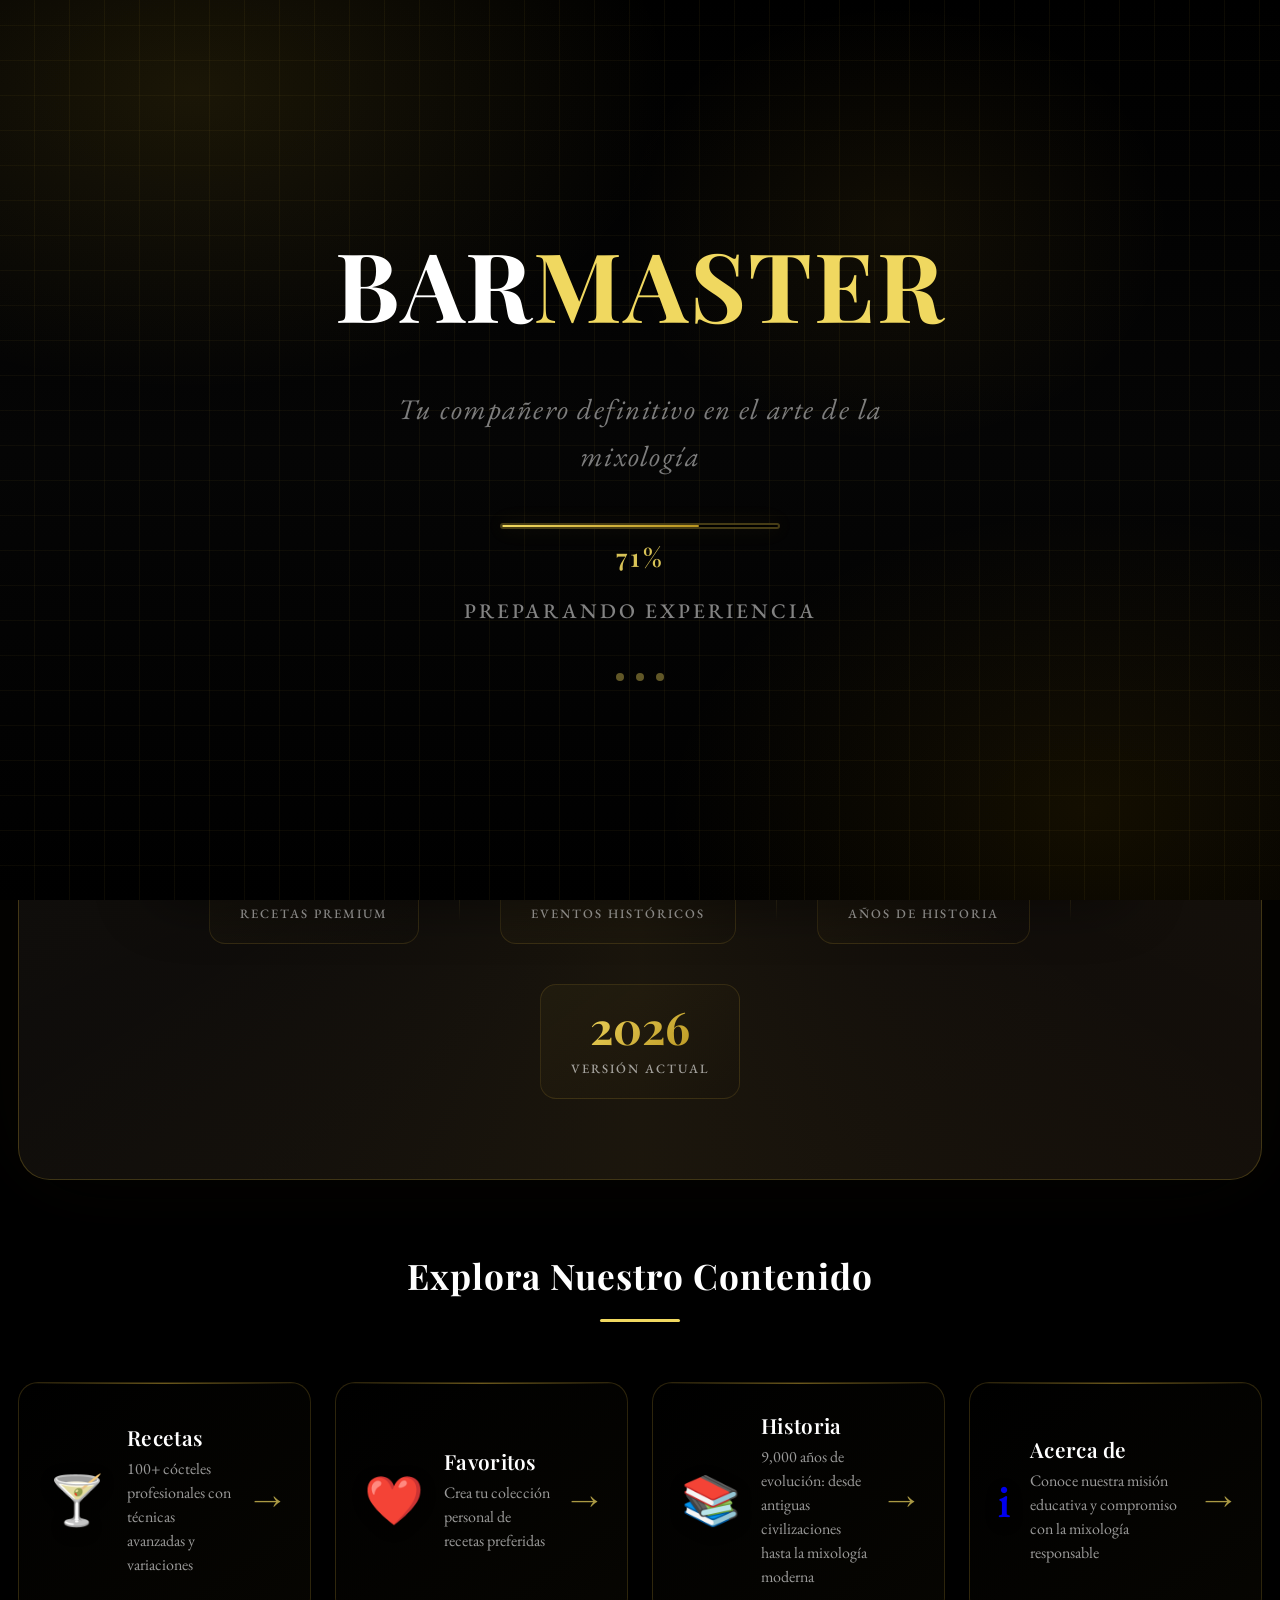
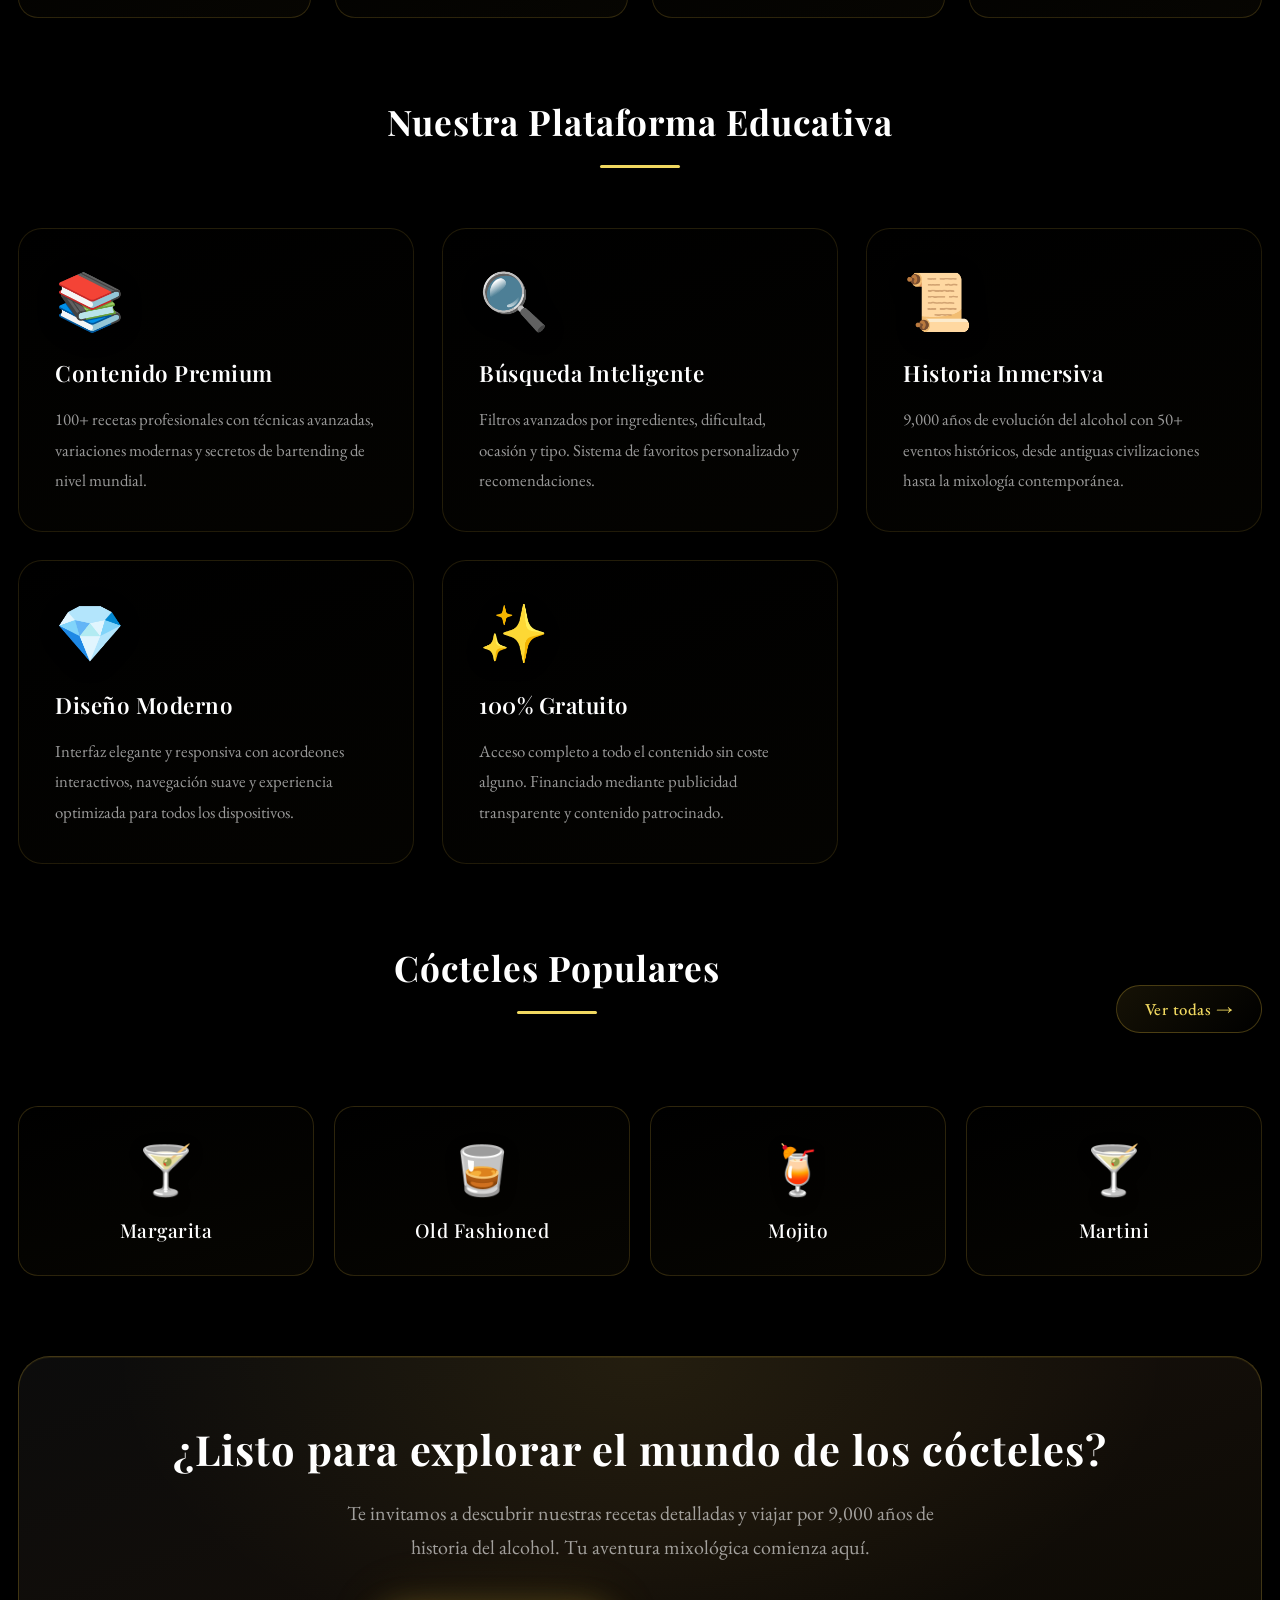
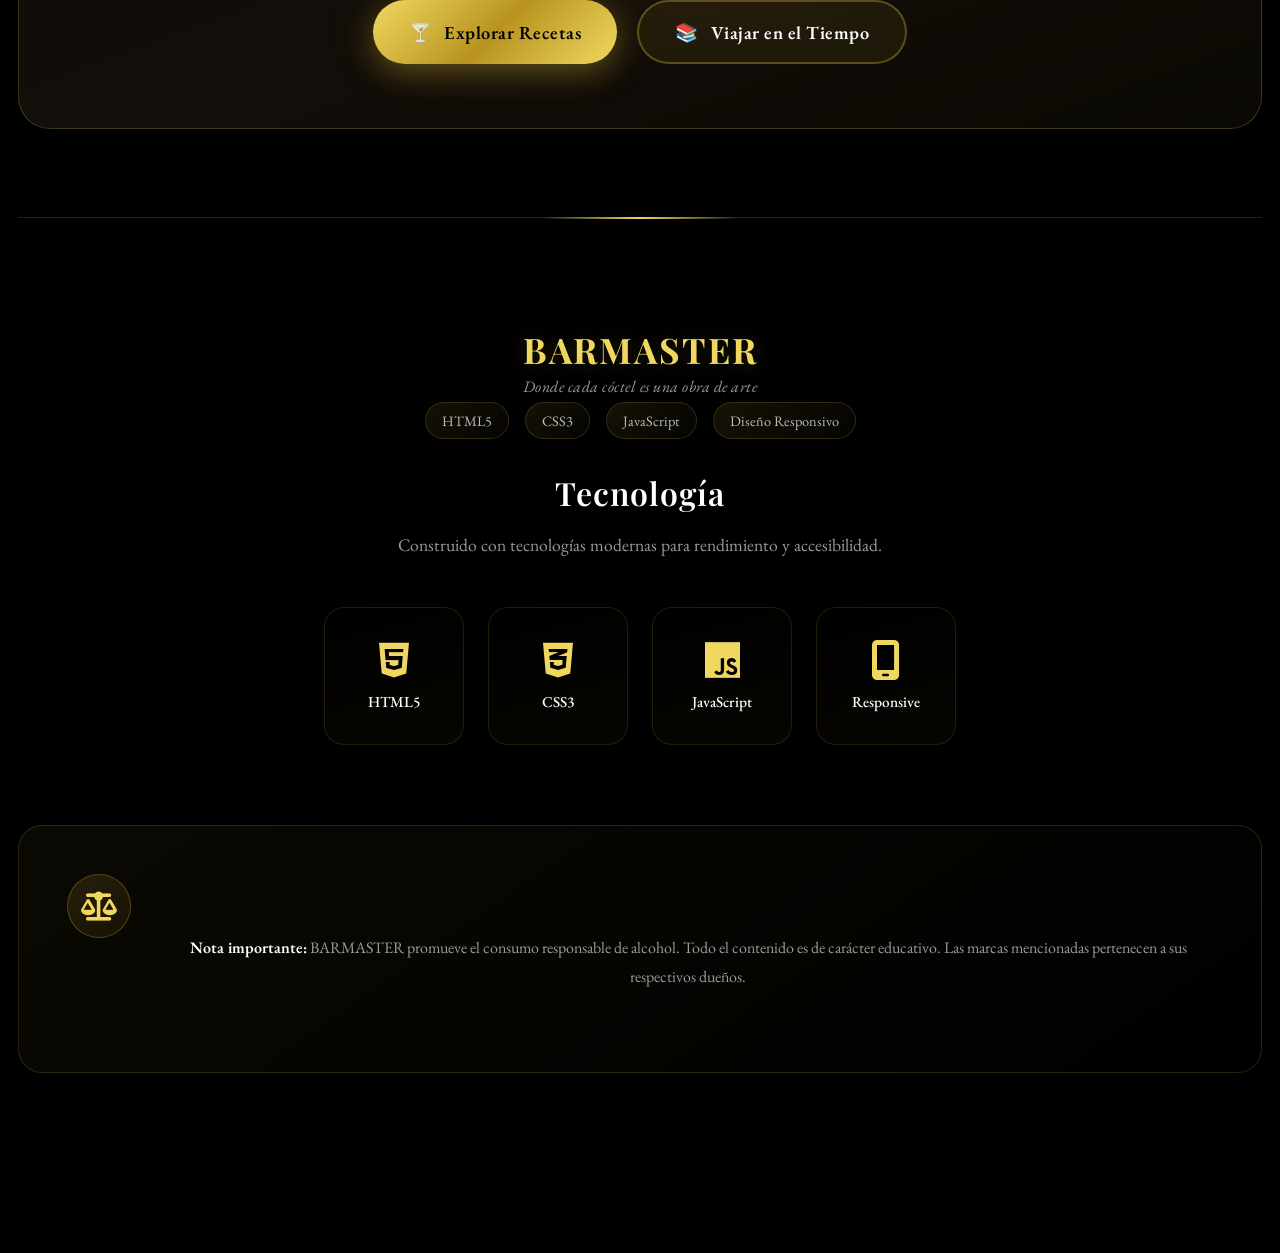
==== index.html @ e9d4ff2e "Add files via upload" ====
<!DOCTYPE html>
<html lang="es" data-theme="dark">
<head>
    <meta charset="UTF-8">
    <meta name="viewport" content="width=device-width, initial-scale=1.0, maximum-scale=5.0, user-scalable=yes, viewport-fit=cover">
    <meta name="mobile-web-app-capable" content="yes">
    <meta name="apple-mobile-web-app-capable" content="yes">
    <meta name="apple-mobile-web-app-status-bar-style" content="black-translucent">
    <meta name="format-detection" content="telephone=no">
    <meta name="msapplication-tap-highlight" content="no">
    <meta name="mobile-web-app-capable" content="yes">
    <meta name="apple-mobile-web-app-capable" content="yes">
    <meta name="apple-mobile-web-app-status-bar-style" content="black-translucent">
    <meta name="apple-mobile-web-app-title" content="BARMASTER">
    <meta name="application-name" content="BARMASTER">
    <meta name="theme-color" content="#d4af37">
    <meta name="msapplication-TileColor" content="#000000">
    <meta name="msapplication-config" content="browserconfig.xml">
    <title>BARMASTER - Plataforma de Mixología | Recetas de Cócteles Profesionales y Técnicas de Bartending</title>
    <meta name="description" content="BARMASTER - Plataforma líder de mixología con más de 100 recetas de cócteles profesionales. Aprende técnicas avanzadas de bartending, explora 9000 años de historia del alcohol y domina el arte de crear cócteles perfectos. Educación premium gratuita para bartenders y amantes de la mixología.">
    <meta name="keywords" content="BARMASTER, mixología, cócteles, recetas, bartending, licores, whisky, gin, rum, vinos, destilación, historia del alcohol, técnicas de bar, educación mixología">
    <meta name="author" content="BARMASTER">
    <meta name="robots" content="index, follow">
    <meta name="language" content="es">
    <meta name="geo.region" content="ES">
    <meta name="geo.placename" content="España">
    <meta name="geo.position" content="40.4637;-3.7492">
    <meta name="ICBM" content="40.4637,-3.7492">
    
    <!-- Security and Privacy Policy -->
    <meta name="security-policy" content="https://www.barmaster.com/security-policy">
    <meta name="privacy-policy" content="https://www.barmaster.com/privacy-policy">
    <meta name="terms-of-service" content="https://www.barmaster.com/terms">
    <meta name="last-updated" content="2024-05-09">
    <meta name="content-security" content="SSL, HTTPS, GDPR-Compliant">
    <meta name="data-protection" content="GDPR, CCPA, LGPD">
    <meta name="accessibility" content="WCAG 2.1 AA">
    
    <style>
        
        /* Page Transition Effect */
        .page-transition {
            position: fixed;
            top: 0;
            left: 0;
            width: 100%;
            height: 100%;
            background: #000;
            z-index: 9999;
            opacity: 0;
            transition: opacity 0.4s ease;
            pointer-events: none;
        }
        
        .page-transition.active {
            opacity: 1;
        }
        
                
        /* Cookie Modal Styles */
        .cookie-modal {
            position: fixed;
            top: 0;
            left: 0;
            width: 100%;
            height: 100%;
            background: rgba(0, 0, 0, 0.8);
            display: none;
            justify-content: center;
            align-items: center;
            z-index: 10001;
            opacity: 0;
            transition: opacity 0.3s ease;
        }
        
        .cookie-modal-content {
            background: var(--panel);
            border: 2px solid var(--gold);
            border-radius: 16px;
            padding: 32px;
            max-width: 500px;
            width: 90%;
            box-shadow: 0 16px 48px rgba(212,175,55,0.4);
            animation: modalSlideIn 0.4s ease;
        }
        
        @keyframes modalSlideIn {
            from {
                opacity: 0;
                transform: translateY(-20px) scale(0.9);
            }
            to {
                opacity: 1;
                transform: translateY(0) scale(1);
            }
        }
        
        .cookie-header {
            margin-bottom: 24px;
            text-align: center;
        }
        
        .cookie-title {
            font-family: "Playfair Display", serif;
            font-size: 1.8rem;
            font-weight: 700;
            color: var(--gold);
            margin-bottom: 12px;
        }
        
        .cookie-description {
            font-family: var(--font-body);
            font-size: 1rem;
            color: var(--text);
            line-height: 1.6;
            margin-bottom: 24px;
        }
        
        .cookie-categories {
            margin-bottom: 24px;
        }
        
        .cookie-category {
            margin-bottom: 16px;
        }
        
        .category-header {
            display: flex;
            align-items: flex-start;
            gap: 12px;
        }
        
        .category-label {
            display: flex;
            flex-direction: column;
            cursor: pointer;
            flex: 1;
        }
        
        .category-name {
            font-family: var(--font-body);
            font-size: 1rem;
            font-weight: 600;
            color: var(--text);
            margin-bottom: 4px;
        }
        
        .category-desc {
            font-family: var(--font-body);
            font-size: 0.9rem;
            color: var(--text-muted);
            line-height: 1.4;
        }
        
        input[type="checkbox"] {
            width: 20px;
            height: 20px;
            accent-color: var(--gold);
            cursor: pointer;
        }
        
        input[type="checkbox"]:disabled {
            opacity: 0.6;
            cursor: not-allowed;
        }
        
        .cookie-footer {
            display: flex;
            justify-content: space-between;
            align-items: center;
            flex-wrap: wrap;
            gap: 16px;
            padding-top: 20px;
            border-top: 1px solid var(--stroke);
        }
        
        .cookie-links {
            display: flex;
            gap: 16px;
        }
        
        .cookie-link {
            font-family: var(--font-body);
            font-size: 0.9rem;
            color: var(--gold);
            text-decoration: none;
            transition: color 0.2s ease;
        }
        
        .cookie-link:hover {
            color: var(--gold2);
            text-decoration: underline;
        }
        
        .cookie-actions {
            display: flex;
            gap: 12px;
        }
        
        .cookie-button.primary {
            background: var(--gold);
            color: var(--bg);
        }
        
        /* Responsive Design */
        @media (max-width:768px) {
            .cookie-content {
                flex-direction: column;
                text-align: center;
            }
            
            .loading-content {
                padding: 20px;
                margin: 20px;
            }
            
            .loading-title {
                font-size: 2rem;
            }
            
            .loading-subtitle {
                font-size: 1rem;
            }
            
            .anti-bot-button {
                padding: 14px 24px;
                font-size: 1rem;
            }
            
            .cookie-buttons {
                flex-direction: column;
                width: 100%;
            }
            
            .cookie-button {
                width: 100%;
            }
        }
    </style>
    
    <!-- Open Graph Meta Tags -->
    <meta property="og:title" content="BARMASTER - Tu Compañero Definitivo en el Arte de la Mixología">
    <meta property="og:description" content="BARMASTER: tu plataforma definitiva para aprender el arte de la mixología. Recetas profesionales, técnicas avanzadas y la historia completa de los cócteles.">
    <meta property="og:type" content="website">
    <meta property="og:url" content="https://www.barmaster.com">
    <meta property="og:image" content="data:image/svg+xml,%3Csvg xmlns='http://www.w3.org/2000/svg' viewBox='0 0 1200 630'%3E%3Cdefs%3E%3ClinearGradient id='gold' x1='0%25' y1='0%25' x2='100%25' y2='100%25'%3E%3Cstop offset='0%25' style='stop-color:%23d4af37'/%3E%3Cstop offset='100%25' style='stop-color:%23b8941f'/%3E%3C/linearGradient%3E%3C/defs%3E%3Crect width='1200' height='630' fill='%23000'/%3E%3Cpath d='M600 157.5 L750 307.5 L750 472.5 L900 622.5 L750 772.5 L750 937.5 L600 787.5 L450 937.5 L450 772.5 L300 622.5 L450 472.5 L450 307.5 Z' fill='url(%23gold)' stroke='%23d4af37' stroke-width='10'/%3E%3Ctext x='600' y='390' font-family='serif' font-size='120' font-weight='bold' text-anchor='middle' fill='%23d4af37'%3EBARMASTER%3C/text%3E%3Ctext x='600' y='480' font-family='sans-serif' font-size='40' text-anchor='middle' fill='%23d4af37'%3ETu Compañero Definitivo en el Arte de la Mixología%3C/text%3E%3C/svg%3E">
    <meta property="og:locale" content="es_ES">
    
    <!-- Twitter Card Meta Tags -->
    <link rel="icon" type="image/svg+xml" sizes="16x16" href="data:image/svg+xml,%3Csvg xmlns='http://www.w3.org/2000/svg' viewBox='0 0 16 16'%3E%3Cdefs%3E%3ClinearGradient id='gold' x1='0%25' y1='0%25' x2='100%25' y2='100%25'%3E%3Cstop offset='0%25' style='stop-color:%23f4e4bc'/%3E%3Cstop offset='50%25' style='stop-color:%23d4af37'/%3E%3Cstop offset='100%25' style='stop-color:%23b8941f'/%3E%3C/linearGradient%3E%3C/defs%3E%3Crect width='16' height='16' fill='%23000' rx='2'/%3E%3Cpath d='M4 3 L4 13 L9 13 Q11 13 11 11 Q11 9 9.5 8.5 Q10.5 8 10.5 6.5 Q10.5 5 9 4.5 Q7.5 4 6 4 Z' fill='url(%23gold)' stroke='%23d4af37' stroke-width='0.4'/%3E%3Cpath d='M5.5 5.5 L8 5.5 Q9 5.5 9 6.5 Q9 7.5 8 7.5 L5.5 7.5 Z' fill='%23000' opacity='0.3'/%3E%3Cpath d='M5.5 9 L8.5 9 Q9.5 9 9.5 10 Q9.5 11 8.5 11 L5.5 11 Z' fill='%23000' opacity='0.3'/%3E%3C/svg%3E">
    
    <!-- Favicon BM - B blanca, M dorada (Paths vectoriales nítidos) -->
    <link rel="icon" type="image/svg+xml" href="data:image/svg+xml,%3Csvg xmlns='http://www.w3.org/2000/svg' viewBox='0 0 32 32'%3E%3Crect width='32' height='32' fill='%23000' rx='6'/%3E%3C!-- Letra B blanca --%3E%3Cpath d='M6 8 L6 22 L13 22 Q16 22 16 19 Q16 16 14 15 Q16 14 16 11 Q16 8 13 8 Z M8 10 L12 10 Q14 10 14 12 Q14 14 12 14 L8 14 Z M8 16 L12 16 Q14 16 14 18 Q14 20 12 20 L8 20 Z' fill='%23ffffff'/%3E%3C!-- Letra M dorada --%3E%3Cpath d='M18 8 L18 22 L20 22 L20 12 L22 18 L24 12 L24 22 L26 22 L26 8 L24 8 L22 14 L20 8 Z' fill='%23d4af37'/%3E%3C/svg%3E">
    
    <link rel="preconnect" href="https://fonts.googleapis.com">
    <link rel="preconnect" href="https://fonts.gstatic.com" crossorigin>
    <link rel="preconnect" href="https://cdnjs.cloudflare.com" crossorigin>
    
    <!-- Prefetch recursos críticos para mejor performance -->
    <link rel="prefetch" href="/styles.css" as="style">
    <link rel="prefetch" href="/script.js" as="script">
    <link rel="prefetch" href="/loading.html" as="document">
    <link rel="prefetch" href="/loading-screen.html" as="document">
    <link rel="prefetch" href="https://fonts.googleapis.com/css2?family=Playfair+Display:wght@600;700&family=EB+Garamond:wght@400;500;600&display=swap" as="style">
    <link rel="prefetch" href="https://cdnjs.cloudflare.com/ajax/libs/font-awesome/6.4.0/css/all.min.css" as="style">
    
    <!-- DNS prefetch para dominios externos -->
    <link rel="dns-prefetch" href="//fonts.googleapis.com">
    <link rel="dns-prefetch" href="//fonts.gstatic.com">
    <link rel="dns-prefetch" href="//cdnjs.cloudflare.com">
    
    <link href="https://fonts.googleapis.com/css2?family=Playfair+Display:wght@600;700&family=EB+Garamond:wght@400;500;600&display=swap" rel="stylesheet">
    <link rel="stylesheet" href="https://cdnjs.cloudflare.com/ajax/libs/font-awesome/6.4.0/css/all.min.css">
    <link rel="stylesheet" href="styles.css">
    <!-- Service Worker Registration -->
    <script>
        if ('serviceWorker' in navigator) {
            window.addEventListener('load', () => {
                navigator.serviceWorker.register('/sw.js')
                    .then(registration => {
                        console.log('Service Worker registrado:', registration.scope);
                        
                        // Check for updates
                        registration.addEventListener('updatefound', () => {
                            const newWorker = registration.installing;
                            if (newWorker) {
                                newWorker.addEventListener('statechange', () => {
                                    if (newWorker.state === 'installed' && navigator.serviceWorker.controller) {
                                        // Show update notification
                                        if (confirm('BARMASTER tiene una nueva versión disponible. ¿Deseas actualizar ahora?')) {
                                            window.location.reload();
                                        }
                                    }
                                });
                            }
                        });
                    })
                    .catch(error => {
                        console.error('Error al registrar Service Worker:', error);
                    });
            });
        }
    </script>
    <style>
        
        /* Responsive Design */
        @media (max-width: 768px) {
            .loading-container {
                max-width: 500px;
            }
            
            .loading-logo {
                font-size: 3.8rem;
                letter-spacing: 2px;
            }
            
            .loading-subtitle {
                font-size: 1.3rem;
            }
            
            .loading-status {
                font-size: 1.1rem;
            }
        }

        @media (max-width: 480px) {
            .loading-container {
                max-width: 350px;
            }
            
            .loading-logo {
                font-size: 3rem;
                letter-spacing: 1.5px;
            }
            
            .loading-subtitle {
                font-size: 1.1rem;
            }
            
            .loading-status {
                font-size: 1rem;
            }
        }

        /* Responsive Design - Tablets */
        @media (max-width: 1024px) {
            .topbar__inner {
                padding: 0 2rem;
            }
            
            .nav {
                gap: 1.5rem;
            }
            
            .nav__link {
                font-size: 0.9rem;
                padding: 0.5rem 1rem;
            }
            
            .brand__name {
                font-size: 1.8rem;
            }
            
            .panel__head {
                padding: 3rem 2rem 2rem;
            }
            
            .panel__title {
                font-size: 3.5rem;
            }
            
            .panel__subtitle {
                font-size: 1.3rem;
            }
            
            .home-hero {
                padding: 4rem 2rem;
                opacity: 0;
                transform: translateY(20px) scale(0.95);
                transition: all 1.2s cubic-bezier(0.25, 0.46, 0.45, 0.94);
            }
            
            .home-hero.is-loaded {
                opacity: 1;
                transform: translateY(0) scale(1);
            }
            
            .hero-main-title {
                font-size: 3rem;
            }
            
            .hero-main-desc {
                font-size: 1.2rem;
            }
            
            .hero-actions {
                flex-direction: column;
                gap: 1rem;
                align-items: center;
            }
            
            .hero-btn {
                width: 100%;
                max-width: 300px;
            }
        }

        /* Responsive Design - Mobile Landscape */
        @media (max-width: 768px) {
            .topbar__inner {
                padding: 0 1rem;
                height: auto;
                min-height: 60px;
                flex-wrap: wrap;
                gap: 0.8rem;
            }
            
            .brand {
                order: 1;
                flex: 1;
                text-align: center;
            }
            
            .nav {
                order: 3;
                width: 100%;
                justify-content: space-around;
                flex-wrap: wrap;
                gap: 0.5rem;
                padding: 0.8rem 0;
                border-top: 1px solid var(--border);
            }
            
            .nav__link {
                font-size: 0.75rem;
                padding: 0.3rem 0.6rem;
                white-space: nowrap;
                flex: 1;
                text-align: center;
                min-width: 0;
            }
            
            .themebtn {
                order: 2;
                position: absolute;
                top: 0.5rem;
                right: 0.5rem;
            }
            
            .brand__name {
                font-size: 1.5rem;
            }
            
            .panel__head {
                padding: 2rem 1.5rem 1.5rem;
            }
            
            .panel__title {
                font-size: 2.8rem;
            }
            
            .panel__subtitle {
                font-size: 1.1rem;
            }
            
            .panel__body {
                padding: 0 1.5rem 2rem;
            }
            
            .home-hero {
                padding: 3rem 1.5rem;
            }
            
            .hero-main-title {
                font-size: 2.5rem;
            }
            
            .hero-main-desc {
                font-size: 1.1rem;
            }
            
            .hero-badge {
                font-size: 0.8rem;
                padding: 0.3rem 0.8rem;
            }
        }

        /* Responsive Design - Mobile Portrait */
        @media (max-width: 480px) {
            .topbar__inner {
                padding: 0 0.8rem;
                min-height: 50px;
                position: relative;
            }
            
            .brand {
                order: 1;
                flex: 1;
                text-align: center;
            }
            
            .nav {
                order: 3;
                width: 100%;
                justify-content: space-around;
                flex-wrap: wrap;
                gap: 0.3rem;
                padding: 0.6rem 0;
                border-top: 1px solid var(--border);
            }
            
            .nav__link {
                font-size: 0.65rem;
                padding: 0.25rem 0.4rem;
                white-space: nowrap;
                flex: 1;
                text-align: center;
                min-width: 0;
                line-height: 1.2;
            }
            
            .themebtn {
                order: 2;
                position: absolute;
                top: 0.3rem;
                right: 0.3rem;
                width: 32px;
                height: 32px;
            }
            
            .brand__name {
                font-size: 1.3rem;
            }
            
            .panel__head {
                padding: 1.5rem 1rem 1rem;
            }
            
            .panel__title {
                font-size: 2.2rem;
            }
            
            .panel__subtitle {
                font-size: 1rem;
            }
            
            .panel__body {
                padding: 0 1rem 1.5rem;
            }
            
            .home-hero {
                padding: 2rem 1rem;
            }
            
            .hero-main-title {
                font-size: 2rem;
            }
            
            .hero-main-desc {
                font-size: 1rem;
                line-height: 1.6;
            }
            
            .hero-badge {
                font-size: 0.7rem;
                padding: 0.2rem 0.6rem;
            }
            
            .hero-btn {
                padding: 0.8rem 1.5rem;
                font-size: 0.9rem;
            }
            
            .favorites-counter {
                font-size: 0.7rem;
                padding: 0.2rem 0.4rem;
                min-width: 18px;
                height: 18px;
            }
        }

        /* Responsive Design - Small Mobile */
        @media (max-width: 360px) {
            .topbar__inner {
                padding: 0 0.6rem;
                min-height: 45px;
            }
            
            .brand {
                text-align: center;
            }
            
            .nav {
                gap: 0.2rem;
                padding: 0.5rem 0;
            }
            
            .nav__link {
                font-size: 0.55rem;
                padding: 0.2rem 0.3rem;
                line-height: 1.1;
                flex: 1;
                text-align: center;
                min-width: 0;
            }
            
            .themebtn {
                width: 28px;
                height: 28px;
                top: 0.2rem;
                right: 0.2rem;
            }
            
            .brand__name {
                font-size: 1.1rem;
            }
            
            .panel__title {
                font-size: 1.8rem;
            }
            
            .hero-main-title {
                font-size: 1.6rem;
            }
            
            .hero-main-desc {
                font-size: 0.9rem;
            }
            
            .hero-btn {
                padding: 0.6rem 1rem;
                font-size: 0.8rem;
            }
            
            .favorites-counter {
                font-size: 0.55rem;
                padding: 0.1rem 0.3rem;
                min-width: 14px;
                height: 14px;
            }
        }

        /* Responsive Design - History Section */
        @media (max-width: 768px) {
            .history-eras {
                gap: 40px;
            }
            
            .era-intro {
                padding: 20px;
                margin-bottom: 16px;
            }
            
            .era-intro p {
                font-size: 1rem;
                line-height: 1.6;
            }
            
            .history-search-container {
                padding: 16px;
                margin-bottom: 24px;
            }
            
            .history-search-header {
                flex-direction: column;
                gap: 12px;
                align-items: stretch;
            }
            
            .history-search-box {
                padding: 0 12px;
            }
            
            .history-search-box input {
                font-size: 0.9rem;
                padding: 12px 0;
            }
            
            .toggle-filters {
                padding: 10px 16px;
                font-size: 0.9rem;
                justify-content: center;
            }
            
            .history-filters {
                padding-top: 16px;
                margin-top: 16px;
            }
            
            .filter-group {
                margin-bottom: 16px;
            }
            
            .filter-label {
                font-size: 0.85rem;
                margin-bottom: 8px;
            }
            
            .filter-options {
                flex-wrap: wrap;
                gap: 8px;
            }
            
            .filter-chip {
                margin-right: 0;
                margin-bottom: 8px;
            }
            
            .filter-chip span {
                font-size: 0.8rem;
                padding: 6px 10px;
            }
            
            .era-section {
                padding: 20px;
            }
            
            .era-title {
                font-size: 1.4rem;
                margin-bottom: 20px;
                padding-bottom: 12px;
            }
            
            .era-grid {
                grid-template-columns: 1fr;
                gap: 16px;
            }
            
            .history-card {
                padding: 16px;
            }
            
            .card-year {
                font-size: 0.9rem;
                padding: 4px 8px;
                margin-bottom: 8px;
            }
            
            .card-title {
                font-size: 1.1rem;
                margin-bottom: 8px;
            }
            
            .card-desc {
                font-size: 0.85rem;
                line-height: 1.5;
                margin-bottom: 12px;
            }
            
            .card-tags {
                flex-wrap: wrap;
                gap: 6px;
            }
            
            .card-tags span {
                font-size: 0.7rem;
                padding: 4px 8px;
            }
        }

        @media (max-width: 480px) {
            .history-eras {
                gap: 30px;
            }
            
            .era-intro {
                padding: 16px;
            }
            
            .era-intro p {
                font-size: 0.95rem;
            }
            
            .history-search-container {
                padding: 12px;
            }
            
            .history-search-box {
                padding: 0 10px;
            }
            
            .history-search-box input {
                font-size: 0.85rem;
                padding: 10px 0;
            }
            
            .toggle-filters {
                padding: 8px 12px;
                font-size: 0.85rem;
            }
            
            .filter-chip span {
                font-size: 0.75rem;
                padding: 4px 8px;
            }
            
            .era-section {
                padding: 16px;
            }
            
            .era-title {
                font-size: 1.2rem;
            }
            
            .history-card {
                padding: 12px;
            }
            
            .card-year {
                font-size: 0.8rem;
                padding: 3px 6px;
            }
            
            .card-title {
                font-size: 1rem;
            }
            
            .card-desc {
                font-size: 0.8rem;
            }
            
            .card-tags span {
                font-size: 0.65rem;
                padding: 3px 6px;
            }
        }

        @media (max-width: 360px) {
            .history-search-header {
                gap: 8px;
            }
            
            .history-search-box input {
                font-size: 0.8rem;
                padding: 8px 0;
            }
            
            .toggle-filters {
                padding: 6px 10px;
                font-size: 0.8rem;
            }
            
            .filter-chip span {
                font-size: 0.7rem;
                padding: 3px 6px;
            }
            
            .era-section {
                padding: 12px;
            }
            
            .era-title {
                font-size: 1.1rem;
            }
            
            .history-card {
                padding: 10px;
            }
            
            .card-year {
                font-size: 0.75rem;
                padding: 2px 4px;
            }
            
            .card-title {
                font-size: 0.9rem;
            }
            
            .card-desc {
                font-size: 0.75rem;
            }
            
            .card-tags span {
                font-size: 0.6rem;
                padding: 2px 4px;
            }
        }

        /* Responsive Design - Large Screens */
        @media (min-width: 1400px) {
            .topbar__inner {
                max-width: 1400px;
                margin: 0 auto;
            }
            
            .panel__head {
                max-width: 1200px;
                margin: 0 auto;
            }
            
            .panel__body {
                max-width: 1200px;
                margin: 0 auto;
            }
            
            .home-hero {
                max-width: 1200px;
                margin: 0 auto;
            }
        }

        /* Accessibility */
        @media (prefers-reduced-motion: reduce) {
            * {
                animation-duration: 0.01ms !important;
                animation-iteration-count: 1 !important;
                transition-duration: 0.01ms !important;
            }
        }

        /* High Contrast Mode */
        @media (prefers-contrast: high) {
            .nav__link:hover {
                background-color: var(--text);
                color: var(--bg);
            }
            
            .hero-btn {
                border: 2px solid var(--text);
            }
        }
        
        /* Loading Screen Styles - Elegant Minimalist */
        .loading-screen {
            position: fixed;
            top: 0;
            left: 0;
            width: 100%;
            height: 100%;
            z-index: 99999;
            display: flex;
            align-items: center;
            justify-content: center;
            opacity: 1;
            visibility: visible;
            transition: opacity 2s cubic-bezier(0.25, 0.1, 0.25, 1), visibility 2s cubic-bezier(0.25, 0.1, 0.25, 1);
        }
        
        .loading-screen.hidden {
            opacity: 0;
            visibility: hidden;
            pointer-events: none;
        }
        
        .loading-screen .loading-bg {
            position: absolute;
            top: 0;
            left: 0;
            width: 100%;
            height: 100%;
            z-index: -1;
        }
        
        /* No additional particles - using site bg only */
        
        .loading-screen .loading-container {
            text-align: center;
            z-index: 10;
            position: relative;
            display: flex;
            flex-direction: column;
            align-items: center;
            gap: 24px;
        }
        
        .loading-screen .logo-section {
            display: flex;
            flex-direction: column;
            align-items: center;
            gap: 12px;
            margin-bottom: 20px;
        }
        
        .loading-screen .logo {
            font-family: "Playfair Display", serif;
            font-size: 6rem;
            font-weight: 700;
            letter-spacing: 2px;
            color: var(--text);
            position: relative;
            margin-bottom: 12px;
        }
        
        .loading-screen .logo span {
            color: var(--gold);
        }
        
        .loading-screen .fluid-line {
            display: none;
        }
        
        .loading-screen .slogan {
            font-family: "EB Garamond", Georgia, serif;
            font-size: 1.8rem;
            color: var(--text-muted);
            font-style: italic;
            letter-spacing: 1.5px;
            opacity: 0.8;
            max-width: 500px;
            line-height: 1.6;
            margin-top: 15px;
        }
        
        .loading-screen .loading-wrapper {
            display: flex;
            flex-direction: column;
            align-items: center;
            gap: 10px;
            width: 100%;
            max-width: 280px;
        }
        
        .loading-screen .loading-text {
            font-family: "EB Garamond", Georgia, serif;
            font-size: 1.3rem;
            color: var(--text-dim);
            letter-spacing: 3px;
            text-transform: uppercase;
            font-weight: 500;
            opacity: 0.7;
        }
        
        .loading-screen .loading-percentage {
            font-family: "Playfair Display", serif;
            font-size: 1.6rem;
            color: var(--gold);
            letter-spacing: 3px;
            opacity: 0.9;
            font-weight: 600;
        }
        
        .loading-screen .loading-bar-container {
            width: 100%;
            height: 6px;
            background: var(--panel);
            border-radius: 3px;
            position: relative;
            overflow: hidden;
            border: 2px solid var(--stroke);
            box-shadow: 0 0 20px rgba(212, 175, 55, 0.1);
        }
        
        .loading-screen .loading-bar {
            height: 100%;
            background: linear-gradient(90deg, var(--gold), var(--gold2));
            border-radius: 3px;
            width: 0%;
            transition: width 0.3s cubic-bezier(0.4, 0, 0.2, 1);
            box-shadow: 0 0 20px rgba(212, 175, 55, 0.4);
        }
        
        
        .loading-screen .status-dots {
            display: flex;
            gap: 12px;
            justify-content: center;
            margin-top: 25px;
        }
        
        .loading-screen .dot {
            width: 8px;
            height: 8px;
            border-radius: 50%;
            background: var(--gold);
            opacity: 0.4;
            animation: dotPulse 1.5s ease-in-out infinite;
        }
        
        .loading-screen .dot:nth-child(1) {
            animation-delay: 0s;
        }
        
        .loading-screen .dot:nth-child(2) {
            animation-delay: 0.5s;
        }
        
        .loading-screen .dot:nth-child(3) {
            animation-delay: 1s;
        }
        
        @keyframes dotPulse {
            0%, 100% {
                opacity: 0.3;
                transform: scale(1);
            }
            50% {
                opacity: 1;
                transform: scale(1.2);
            }
        }
        
        /* Light theme for loading screen */
        html[data-theme="light"] .loading-screen {
            background: linear-gradient(145deg, rgba(252,252,246,0.98), rgba(245,240,230,0.98));
        }
        
        html[data-theme="light"] .loading-screen .logo span {
            color: var(--gold);
        }
        
        html[data-theme="light"] .loading-screen .slogan {
            color: var(--text-muted);
        }
        
        html[data-theme="light"] .loading-screen .loading-text {
            color: var(--text-dim);
        }
        
        html[data-theme="light"] .loading-screen .loading-percentage {
            color: var(--gold);
        }
        
        html[data-theme="light"] .loading-screen .loading-bar-container {
            background: rgba(252,252,246,0.8);
            border: 1px solid rgba(212,175,55,0.2);
        }
        
        html[data-theme="light"] .loading-screen .loading-bar {
            background: linear-gradient(90deg, var(--gold), var(--gold2));
        }
        
        html[data-theme="light"] .loading-screen .dot {
            background: var(--gold);
            box-shadow: 0 0 8px rgba(212,175,55,0.3);
        }
        
        @media (max-width: 768px) {
            .loading-screen .logo {
                font-size: 4.5rem;
                letter-spacing: 1.5px;
            }
            
            .loading-screen .slogan {
                font-size: 1.4rem;
                max-width: 350px;
            }
            
            .loading-screen .loading-wrapper {
                max-width: 300px;
            }
            
            .loading-screen .loading-percentage {
                font-size: 1.3rem;
            }
            
            .loading-screen .loading-text {
                font-size: 1.1rem;
            }
        }
        
        @media (max-width: 480px) {
            .loading-screen .logo {
                font-size: 3.5rem;
                letter-spacing: 1px;
            }
            
            .loading-screen .slogan {
                font-size: 1.2rem;
                max-width: 280px;
            }
            
            .loading-screen .loading-wrapper {
                max-width: 260px;
            }
            
            .loading-screen .loading-percentage {
                font-size: 1.2rem;
            }
            
            .loading-screen .loading-text {
                font-size: 1rem;
            }
            
            .loading-screen .dot {
                width: 10px;
                height: 10px;
            }
        }
    </style>
    
    <!-- Analytics -->
    <script src="https://quge5.com/88/tag.min.js" data-zone="238486" async data-cfasync="false"></script>
</head>
<body>
    
    <!-- Loading Screen with Site Background -->
    <div id="loadingScreen" class="loading-screen">
        <div class="bg loading-bg" aria-hidden="true"></div>
        
        <div class="loading-container">
            <div class="logo-section">
                <div class="logo">BAR<span>MASTER</span></div>
                <div class="slogan">Tu compañero definitivo en el arte de la mixología</div>
            </div>
            
            <div class="loading-wrapper">
                <div class="loading-bar-container">
                    <div class="loading-bar"></div>
                </div>
                <div class="loading-percentage">0%</div>
            </div>
            
            <div class="loading-text">Preparando experiencia</div>
            
            <div class="status-dots">
                <div class="dot"></div>
                <div class="dot"></div>
                <div class="dot"></div>
            </div>
        </div>
    </div>
    
    <div class="bg" aria-hidden="true"></div>

    <header class="topbar" role="banner">
        <div class="topbar__inner">
            <a class="brand" href="#inicio" data-section="inicio" aria-label="Ir a inicio">
                <span class="brand__name">BAR<span class="brand__gold">MASTER</span></span>
            </a>

            <nav class="nav" role="navigation" aria-label="Navegación principal">
                <a class="nav__link is-active" href="#inicio" data-section="inicio">INICIO</a>
                <a class="nav__link" href="#recetas" data-section="recetas">RECETAS</a>
                <a class="nav__link" href="#favoritos" data-section="favoritos">
                    FAVORITOS
                    <span class="favorites-counter" id="favoritesCounter" style="display: none;">0</span>
                </a>
                <a class="nav__link" href="#historia" data-section="historia">HISTORIA</a>
                <a class="nav__link" href="#acerca" data-section="acerca">ACERCA DE NOSOTROS</a>
                <a class="nav__link" href="#terminos" data-section="terminos">LEGAL</a>
            </nav>

            <button class="themebtn" id="themeToggle" type="button" aria-label="Cambiar tema" aria-pressed="false">
                <i class="fa-solid fa-moon" aria-hidden="true"></i>
            </button>
        </div>
    </header>

    <main class="app" role="main">
        <section class="panel is-active" id="inicio" aria-labelledby="t-inicio">
            <div class="panel__head">
                <h1 class="panel__title" id="t-inicio">BARMASTER</h1>
                <p class="panel__subtitle">Tu compañero definitivo en el arte de la mixología</p>
            </div>
            <div class="panel__body">
                <!-- Hero Principal Actualizado 2026 -->
                <div class="home-hero">
                    <div class="hero-badge">🍸 Plataforma Educativa Gratuita</div>
                    <h2 class="hero-main-title">Domina el Arte<br><span class="hero-accent">de la Mixología</span></h2>
                    <p class="hero-main-desc">
                        Accede a más de 100 recetas profesionales, explora 9,000 años de historia del alcohol, 
                        y aprende técnicas de bartending de nivel mundial. Todo 100% gratuito.
                    </p>
                    <div class="hero-actions">
                        <button class="hero-btn primary" onclick="app.goTo('recetas')">
                            <span>🍸</span> Explorar Recetas
                        </button>
                        <button class="hero-btn secondary" onclick="app.goTo('historia')">
                            <span>📚</span> Descubrir Historia
                        </button>
                    </div>
                    
                    <!-- Stats Actualizados 2026 -->
                    <div class="hero-stats-row">
                        <div class="h-stat">
                            <span class="h-stat-num">100+</span>
                            <span class="h-stat-label">Recetas Premium</span>
                        </div>
                        <div class="h-stat-divider"></div>
                        <div class="h-stat">
                            <span class="h-stat-num">50+</span>
                            <span class="h-stat-label">Eventos Históricos</span>
                        </div>
                        <div class="h-stat-divider"></div>
                        <div class="h-stat">
                            <span class="h-stat-num">9K</span>
                            <span class="h-stat-label">Años de Historia</span>
                        </div>
                        <div class="h-stat-divider"></div>
                        <div class="h-stat">
                            <span class="h-stat-num">2026</span>
                            <span class="h-stat-label">Versión Actual</span>
                        </div>
                    </div>
                </div>

                <!-- Acceso Rápido Actualizado -->
                <div class="quick-access">
                    <h3 class="section-title">Explora Nuestro Contenido</h3>
                    <div class="access-grid">
                        <a href="#recetas" class="access-card" onclick="app.goTo('recetas'); return false;">
                            <div class="access-icon">🍸</div>
                            <div class="access-content">
                                <h4>Recetas</h4>
                                <p>100+ cócteles profesionales con técnicas avanzadas y variaciones</p>
                            </div>
                            <div class="access-arrow">→</div>
                        </a>
                        
                        <a href="#favoritos" class="access-card" onclick="app.goTo('favoritos'); return false;">
                            <div class="access-icon">❤️</div>
                            <div class="access-content">
                                <h4>Favoritos</h4>
                                <p>Crea tu colección personal de recetas preferidas</p>
                            </div>
                            <div class="access-arrow">→</div>
                        </a>
                        
                        <a href="#historia" class="access-card" onclick="app.goTo('historia'); return false;">
                            <div class="access-icon">📚</div>
                            <div class="access-content">
                                <h4>Historia</h4>
                                <p>9,000 años de evolución: desde antiguas civilizaciones hasta la mixología moderna</p>
                            </div>
                            <div class="access-arrow">→</div>
                        </a>
                        
                        <a href="#acerca" class="access-card" onclick="app.goTo('acerca'); return false;">
                            <div class="access-icon">ℹ️</div>
                            <div class="access-content">
                                <h4>Acerca de</h4>
                                <p>Conoce nuestra misión educativa y compromiso con la mixología responsable</p>
                            </div>
                            <div class="access-arrow">→</div>
                        </a>
                    </div>
                </div>

                <!-- Destacados Actualizados 2026 -->
                <div class="highlights-section">
                    <h3 class="section-title">Nuestra Plataforma Educativa</h3>
                    <div class="highlights-grid">
                        <div class="highlight-item">
                            <div class="highlight-icon">📚</div>
                            <h4>Contenido Premium</h4>
                            <p>100+ recetas profesionales con técnicas avanzadas, variaciones modernas y secretos de bartending de nivel mundial.</p>
                        </div>
                        
                        <div class="highlight-item">
                            <div class="highlight-icon">🔍</div>
                            <h4>Búsqueda Inteligente</h4>
                            <p>Filtros avanzados por ingredientes, dificultad, ocasión y tipo. Sistema de favoritos personalizado y recomendaciones.</p>
                        </div>
                        
                        <div class="highlight-item">
                            <div class="highlight-icon">📜</div>
                            <h4>Historia Inmersiva</h4>
                            <p>9,000 años de evolución del alcohol con 50+ eventos históricos, desde antiguas civilizaciones hasta la mixología contemporánea.</p>
                        </div>
                        
                        <div class="highlight-item">
                            <div class="highlight-icon">💎</div>
                            <h4>Diseño Moderno</h4>
                            <p>Interfaz elegante y responsiva con acordeones interactivos, navegación suave y experiencia optimizada para todos los dispositivos.</p>
                        </div>
                        <div class="highlight-item">
                            <div class="highlight-icon">✨</div>
                            <h4>100% Gratuito</h4>
                            <p>Acceso completo a todo el contenido sin coste alguno. Financiado mediante publicidad transparente y contenido patrocinado.</p>
                        </div>
                    </div>
                </div>

                <!-- Recetas Populares Preview -->
                <div class="popular-section">
                    <div class="popular-header">
                        <h3 class="section-title">Cócteles Populares</h3>
                        <button class="view-all-btn" onclick="app.goTo('recetas')">Ver todas →</button>
                    </div>
                    <div class="popular-grid" id="popularCocktails">
                        <!-- Se llenará dinámicamente con JS -->
                        <div class="popular-placeholder">
                            <div class="placeholder-card">
                                <div class="placeholder-icon">🍸</div>
                                <span>Margarita</span>
                            </div>
                            <div class="placeholder-card">
                                <div class="placeholder-icon">🥃</div>
                                <span>Old Fashioned</span>
                            </div>
                            <div class="placeholder-card">
                                <div class="placeholder-icon">🍹</div>
                                <span>Mojito</span>
                            </div>
                            <div class="placeholder-card">
                                <div class="placeholder-icon">🍸</div>
                                <span>Martini</span>
                            </div>
                        </div>
                    </div>
                </div>

                <!-- CTA Final Artístico -->
                <div class="final-cta">
                    <h3>¿Listo para explorar el mundo de los cócteles?</h3>
                    <p>Te invitamos a descubrir nuestras recetas detalladas y viajar por 9,000 años de historia del alcohol. Tu aventura mixológica comienza aquí.</p>
                    <div class="cta-buttons">
                        <button class="hero-btn primary" onclick="app.goTo('recetas')">
                            <span>🍸</span> Explorar Recetas
                        </button>
                        <button class="hero-btn secondary" onclick="app.goTo('historia')">
                            <span>📚</span> Viajar en el Tiempo
                        </button>
                    </div>
                </div>

                <!-- Footer Info Premium -->
                <div class="home-footer">
                    <div class="footer-content">
                        <div class="footer-brand">
                            <span class="footer-logo">BARMASTER</span>
                            <p class="footer-tagline">Donde cada cóctel es una obra de arte</p>
                        </div>
                        <div class="footer-tech">
                            <span>HTML5</span>
                            <span>CSS3</span>
                            <span>JavaScript</span>
                            <span>Diseño Responsivo</span>
                        </div>
                    </div>
                </div>
            </div>
        </section>

        <section class="panel" id="recetas" aria-labelledby="t-recetas">
            <div class="panel__head">
                <h1 class="panel__title" id="t-recetas">RECETAS</h1>
                <p class="panel__subtitle">Explora nuestra colección de cócteles</p>
            </div>
            <div class="panel__body">
                <div class="search-section">
                    <div class="search-bar">
                        <input type="search" id="searchInput" placeholder="Buscar" aria-label="Buscar recetas">
                        <div class="search-stats" id="searchStats"></div>
                    </div>
                </div>

                <div class="advanced-filters">
                    <div class="filter-header">
                        <button class="filter-toggle" id="filterToggle">
                            <span class="toggle-text">Filtros Avanzados</span>
                            <span class="toggle-icon">▼</span>
                        </button>
                        <button class="reset-filters" id="resetFilters">Limpiar todo</button>
                    </div>
                    
                    <div class="filter-categories" id="filterCategories">
                        <div class="filter-category">
                            <h4 class="category-title">Tipo de Alcohol</h4>
                            <div class="filter-items">
                                <div class="filter-item">
                                    <input type="checkbox" id="filter-gin" data-filter="gin" data-filter-type="alcohol">
                                    <label for="filter-gin" class="checkmark"></label>
                                    <label for="filter-gin" class="label">Gin</label>
                                </div>
                                <div class="filter-item">
                                    <input type="checkbox" id="filter-whisky" data-filter="whisky" data-filter-type="alcohol">
                                    <label for="filter-whisky" class="checkmark"></label>
                                    <label for="filter-whisky" class="label">Whisky</label>
                                </div>
                                <div class="filter-item">
                                    <input type="checkbox" id="filter-vodka" data-filter="vodka" data-filter-type="alcohol">
                                    <label for="filter-vodka" class="checkmark"></label>
                                    <label for="filter-vodka" class="label">Vodka</label>
                                </div>
                                <div class="filter-item">
                                    <input type="checkbox" id="filter-tequila" data-filter="tequila" data-filter-type="alcohol">
                                    <label for="filter-tequila" class="checkmark"></label>
                                    <label for="filter-tequila" class="label">Tequila</label>
                                </div>
                                <div class="filter-item">
                                    <input type="checkbox" id="filter-rum" data-filter="ron" data-filter-type="alcohol">
                                    <label for="filter-rum" class="checkmark"></label>
                                    <label for="filter-rum" class="label">Ron</label>
                                </div>
                                <div class="filter-item">
                                    <input type="checkbox" id="filter-brandy" data-filter="brandy" data-filter-type="alcohol">
                                    <label for="filter-brandy" class="checkmark"></label>
                                    <label for="filter-brandy" class="label">Brandy</label>
                                </div>
                                <div class="filter-item">
                                    <input type="checkbox" id="filter-liqueur" data-filter="liqueur" data-filter-type="alcohol">
                                    <label for="filter-liqueur" class="checkmark"></label>
                                    <label for="filter-liqueur" class="label">Licores</label>
                                </div>
                                <div class="filter-item">
                                    <input type="checkbox" id="filter-sin-alcohol" data-filter="sin-alcohol" data-filter-type="alcohol">
                                    <label for="filter-sin-alcohol" class="checkmark"></label>
                                    <label for="filter-sin-alcohol" class="label">Sin Alcohol</label>
                                </div>
                                <div class="filter-item">
                                    <input type="checkbox" id="filter-pisco" data-filter="pisco" data-filter-type="alcohol">
                                    <label for="filter-pisco" class="checkmark"></label>
                                    <label for="filter-pisco" class="label">Pisco</label>
                                </div>
                                <div class="filter-item">
                                    <input type="checkbox" id="filter-cachaca" data-filter="cachaça" data-filter-type="alcohol">
                                    <label for="filter-cachaca" class="checkmark"></label>
                                    <label for="filter-cachaca" class="label">Cachaça</label>
                                </div>
                                <div class="filter-item">
                                    <input type="checkbox" id="filter-mezcal" data-filter="mezcal" data-filter-type="alcohol">
                                    <label for="filter-mezcal" class="checkmark"></label>
                                    <label for="filter-mezcal" class="label">Mezcal</label>
                                </div>
                            </div>
                        </div>

                        <div class="filter-category">
                            <h4 class="category-title">Perfil de Sabor</h4>
                            <div class="filter-items">
                                <div class="filter-item">
                                    <input type="checkbox" id="filter-dulce" data-filter="dulce" data-filter-type="flavor">
                                    <label for="filter-dulce" class="checkmark"></label>
                                    <label for="filter-dulce" class="label">Dulce</label>
                                </div>
                                <div class="filter-item">
                                    <input type="checkbox" id="filter-amargo" data-filter="amargo" data-filter-type="flavor">
                                    <label for="filter-amargo" class="checkmark"></label>
                                    <label for="filter-amargo" class="label">Amargo</label>
                                </div>
                                <div class="filter-item">
                                    <input type="checkbox" id="filter-acido" data-filter="ácido" data-filter-type="flavor">
                                    <label for="filter-acido" class="checkmark"></label>
                                    <label for="filter-acido" class="label">Ácido</label>
                                </div>
                                <div class="filter-item">
                                    <input type="checkbox" id="filter-citrico" data-filter="cítrico" data-filter-type="flavor">
                                    <label for="filter-citrico" class="checkmark"></label>
                                    <label for="filter-citrico" class="label">Cítrico</label>
                                </div>
                                <div class="filter-item">
                                    <input type="checkbox" id="filter-frutal" data-filter="frutal" data-filter-type="flavor">
                                    <label for="filter-frutal" class="checkmark"></label>
                                    <label for="filter-frutal" class="label">Frutal</label>
                                </div>
                                <div class="filter-item">
                                    <input type="checkbox" id="filter-herbal" data-filter="herbal" data-filter-type="flavor">
                                    <label for="filter-herbal" class="checkmark"></label>
                                    <label for="filter-herbal" class="label">Herbal</label>
                                </div>
                                <div class="filter-item">
                                    <input type="checkbox" id="filter-especiado" data-filter="especiado" data-filter-type="flavor">
                                    <label for="filter-especiado" class="checkmark"></label>
                                    <label for="filter-especiado" class="label">Especiado</label>
                                </div>
                                <div class="filter-item">
                                    <input type="checkbox" id="filter-cremoso" data-filter="cremoso" data-filter-type="flavor">
                                    <label for="filter-cremoso" class="checkmark"></label>
                                    <label for="filter-cremoso" class="label">Cremoso</label>
                                </div>
                            </div>
                        </div>

                        <div class="filter-category">
                            <h4 class="category-title">Dificultad</h4>
                            <div class="filter-items">
                                <div class="filter-item">
                                    <input type="checkbox" id="filter-facil" data-filter="fácil" data-filter-type="difficulty">
                                    <label for="filter-facil" class="checkmark"></label>
                                    <label for="filter-facil" class="label">Fácil</label>
                                </div>
                                <div class="filter-item">
                                    <input type="checkbox" id="filter-medio" data-filter="medio" data-filter-type="difficulty">
                                    <label for="filter-medio" class="checkmark"></label>
                                    <label for="filter-medio" class="label">Medio</label>
                                </div>
                                <div class="filter-item">
                                    <input type="checkbox" id="filter-dificil" data-filter="difícil" data-filter-type="difficulty">
                                    <label for="filter-dificil" class="checkmark"></label>
                                    <label for="filter-dificil" class="label">Difícil</label>
                                </div>
                            </div>
                        </div>

                        <div class="filter-category">
                            <h4 class="category-title">Tipo de Vaso</h4>
                            <div class="filter-items">
                                <div class="filter-item">
                                    <input type="checkbox" id="filter-martini" data-filter="martini" data-filter-type="glass">
                                    <label for="filter-martini" class="checkmark"></label>
                                    <label for="filter-martini" class="label">Copa Martini</label>
                                </div>
                                <div class="filter-item">
                                    <input type="checkbox" id="filter-old-fashioned" data-filter="old-fashioned" data-filter-type="glass">
                                    <label for="filter-old-fashioned" class="checkmark"></label>
                                    <label for="filter-old-fashioned" class="label">Vaso Old Fashioned</label>
                                </div>
                                <div class="filter-item">
                                    <input type="checkbox" id="filter-highball" data-filter="highball" data-filter-type="glass">
                                    <label for="filter-highball" class="checkmark"></label>
                                    <label for="filter-highball" class="label">Vaso Highball</label>
                                </div>
                                <div class="filter-item">
                                    <input type="checkbox" id="filter-copa" data-filter="copa" data-filter-type="glass">
                                    <label for="filter-copa" class="checkmark"></label>
                                    <label for="filter-copa" class="label">Copa Balón</label>
                                </div>
                                <div class="filter-item">
                                    <input type="checkbox" id="filter-coupe" data-filter="coupe" data-filter-type="glass">
                                    <label for="filter-coupe" class="checkmark"></label>
                                    <label for="filter-coupe" class="label">Copa Coupe</label>
                                </div>
                                <div class="filter-item">
                                    <input type="checkbox" id="filter-shot" data-filter="shot" data-filter-type="glass">
                                    <label for="filter-shot" class="checkmark"></label>
                                    <label for="filter-shot" class="label">Vaso Shot</label>
                                </div>
                            </div>
                        </div>

                        <div class="filter-category">
                            <h4 class="category-title">Técnica</h4>
                            <div class="filter-items">
                                <div class="filter-item">
                                    <input type="checkbox" id="filter-agitar" data-filter="agitar" data-filter-type="technique">
                                    <label for="filter-agitar" class="checkmark"></label>
                                    <label for="filter-agitar" class="label">Agitar</label>
                                </div>
                                <div class="filter-item">
                                    <input type="checkbox" id="filter-revolver" data-filter="revolver" data-filter-type="technique">
                                    <label for="filter-revolver" class="checkmark"></label>
                                    <label for="filter-revolver" class="label">Revolver</label>
                                </div>
                                <div class="filter-item">
                                    <input type="checkbox" id="filter-construir" data-filter="construir" data-filter-type="technique">
                                    <label for="filter-construir" class="checkmark"></label>
                                    <label for="filter-construir" class="label">Construir</label>
                                </div>
                                <div class="filter-item">
                                    <input type="checkbox" id="filter-mezclar" data-filter="mezclar" data-filter-type="technique">
                                    <label for="filter-mezclar" class="checkmark"></label>
                                    <label for="filter-mezclar" class="label">Mezclar</label>
                                </div>
                                <div class="filter-item">
                                    <input type="checkbox" id="filter-directo" data-filter="directo" data-filter-type="technique">
                                    <label for="filter-directo" class="checkmark"></label>
                                    <label for="filter-directo" class="label">Directo</label>
                                </div>
                            </div>
                        </div>

                        <div class="filter-category">
                            <h4 class="category-title">Ocasión</h4>
                            <div class="filter-items">
                                <div class="filter-item">
                                    <input type="checkbox" id="filter-aperitivo" data-filter="aperitivo" data-filter-type="occasion">
                                    <label for="filter-aperitivo" class="checkmark"></label>
                                    <label for="filter-aperitivo" class="label">Aperitivo</label>
                                </div>
                                <div class="filter-item">
                                    <input type="checkbox" id="filter-digestivo" data-filter="digestivo" data-filter-type="occasion">
                                    <label for="filter-digestivo" class="checkmark"></label>
                                    <label for="filter-digestivo" class="label">Digestivo</label>
                                </div>
                                <div class="filter-item">
                                    <input type="checkbox" id="filter-clasico" data-filter="clásico" data-filter-type="occasion">
                                    <label for="filter-clasico" class="checkmark"></label>
                                    <label for="filter-clasico" class="label">Clásico</label>
                                </div>
                                <div class="filter-item">
                                    <input type="checkbox" id="filter-romantico" data-filter="romántico" data-filter-type="occasion">
                                    <label for="filter-romantico" class="checkmark"></label>
                                    <label for="filter-romantico" class="label">Romántico</label>
                                </div>
                                <div class="filter-item">
                                    <input type="checkbox" id="filter-fiesta" data-filter="fiesta" data-filter-type="occasion">
                                    <label for="filter-fiesta" class="checkmark"></label>
                                    <label for="filter-fiesta" class="label">Fiesta</label>
                                </div>
                            </div>
                        </div>

                        <div class="filter-category">
                            <h4 class="category-title">País de Origen</h4>
                            <div class="filter-items">
                                <div class="filter-item">
                                    <input type="checkbox" id="filter-italia" data-filter="Italia" data-filter-type="origin">
                                    <label for="filter-italia" class="checkmark"></label>
                                    <label for="filter-italia" class="label">Italia</label>
                                </div>
                                <div class="filter-item">
                                    <input type="checkbox" id="filter-francia" data-filter="Francia" data-filter-type="origin">
                                    <label for="filter-francia" class="checkmark"></label>
                                    <label for="filter-francia" class="label">Francia</label>
                                </div>
                                <div class="filter-item">
                                    <input type="checkbox" id="filter-mexico" data-filter="México" data-filter-type="origin">
                                    <label for="filter-mexico" class="checkmark"></label>
                                    <label for="filter-mexico" class="label">México</label>
                                </div>
                                <div class="filter-item">
                                    <input type="checkbox" id="filter-cuba" data-filter="Cuba" data-filter-type="origin">
                                    <label for="filter-cuba" class="checkmark"></label>
                                    <label for="filter-cuba" class="label">Cuba</label>
                                </div>
                                <div class="filter-item">
                                    <input type="checkbox" id="filter-eeuu" data-filter="EEUU" data-filter-type="origin">
                                    <label for="filter-eeuu" class="checkmark"></label>
                                    <label for="filter-eeuu" class="label">EE.UU.</label>
                                </div>
                                <div class="filter-item">
                                    <input type="checkbox" id="filter-brasil" data-filter="Brasil" data-filter-type="origin">
                                    <label for="filter-brasil" class="checkmark"></label>
                                    <label for="filter-brasil" class="label">Brasil</label>
                                </div>
                                <div class="filter-item">
                                    <input type="checkbox" id="filter-irlanda" data-filter="Irlanda" data-filter-type="origin">
                                    <label for="filter-irlanda" class="checkmark"></label>
                                    <label for="filter-irlanda" class="label">Irlanda</label>
                                </div>
                                <div class="filter-item">
                                    <input type="checkbox" id="filter-espana" data-filter="España" data-filter-type="origin">
                                    <label for="filter-espana" class="checkmark"></label>
                                    <label for="filter-espana" class="label">España</label>
                                </div>
                            </div>
                        </div>
                    </div>
                </div>

                <div class="recipes-showcase" id="recipesContainer">
                    <!-- Recipe cards will be dynamically loaded here -->
                </div>

                <!-- Recipe Viewer Modal -->
                <div class="recipe-viewer" id="recipeViewer">
                    <div class="viewer-backdrop" onclick="app.closeRecipeViewer()"></div>
                    <div class="viewer-content">
                        <div class="viewer-header">
                            <button class="viewer-close" onclick="app.closeRecipeViewer()" aria-label="Cerrar">
                                ×
                            </button>
                            <h2 class="viewer-title" id="viewerTitle"></h2>
                            <div class="viewer-meta">
                                <span class="viewer-rating" id="viewerRating"></span>
                                <button class="viewer-favorite" id="viewerFavorite" onclick="app.toggleViewerFavorite()">
                                    Favorito
                                </button>
                            </div>
                        </div>
                        
                        <div class="viewer-body">
                            <div class="viewer-section">
                                <h3 class="section-title">Información General</h3>
                                <div class="info-grid">
                                    <div class="info-item">
                                        <div>
                                            <span class="info-label">Alcohol</span>
                                            <span class="info-value" id="viewerAlcohol"></span>
                                        </div>
                                    </div>
                                    <div class="info-item">
                                        <div>
                                            <span class="info-label">Sabor</span>
                                            <span class="info-value" id="viewerFlavor"></span>
                                        </div>
                                    </div>
                                    <div class="info-item">
                                        <div>
                                            <span class="info-label">Dificultad</span>
                                            <span class="info-value" id="viewerDifficulty"></span>
                                        </div>
                                    </div>
                                    <div class="info-item">
                                        <div>
                                            <span class="info-label">Tiempo</span>
                                            <span class="info-value" id="viewerTime"></span>
                                        </div>
                                    </div>
                                </div>
                            </div>

                            <div class="viewer-section">
                                <h3 class="section-title">Ingredientes</h3>
                                <div class="ingredients-list" id="viewerIngredients"></div>
                                <div class="servings-control">
                                    <label for="servingsSlider">Porciones:</label>
                                    <input type="range" id="servingsSlider" min="1" max="12" value="1" step="1">
                                    <span id="servingsValue">1</span>
                                </div>
                            </div>

                            <div class="viewer-section">
                                <h3 class="section-title">Instrucciones</h3>
                                <div class="instructions-steps" id="viewerInstructions"></div>
                            </div>

                            <div class="viewer-section">
                                <h3 class="section-title">Técnica y Vaso</h3>
                                <div class="technique-info">
                                    <div class="technique-item">
                                        <span id="viewerTechnique"></span>
                                    </div>
                                    <div class="technique-item">
                                        <span id="viewerGlass"></span>
                                    </div>
                                </div>
                            </div>
                        </div>
                    </div>
                </div>
            </div>
        </section>

        <section class="panel" id="receta" aria-labelledby="t-receta">
            <div class="panel__head">
                <h1 class="panel__title" id="t-receta">RECETA</h1>
                <p class="panel__subtitle">Vista detallada de cóctel</p>
            </div>
            <div class="panel__body">
                <div class="recipe-page" id="recipePageContainer">
                    <!-- Recipe page content will be dynamically loaded here -->
                </div>
            </div>
        </section>

        <section class="panel" id="favoritos" aria-labelledby="t-favoritos">
            <div class="panel__head">
                <h1 class="panel__title" id="t-favoritos">FAVORITOS</h1>
                <p class="panel__subtitle">Tus cócteles preferidos</p>
            </div>
            <div class="panel__body">
                <div class="favorites-controls">
                    <div class="favorites-search">
                        <input type="search" id="favoritesSearch" placeholder="Buscar" aria-label="Buscar favoritos">
                    </div>
                    <div class="favorites-toolbar">
                        <div class="favorites-filters">
                            <select id="favoritesFilterAlcohol" class="favorites-select">
                                <option value="">Todos los alcoholes</option>
                                <option value="gin">Gin</option>
                                <option value="vodka">Vodka</option>
                                <option value="ron">Ron</option>
                                <option value="tequila">Tequila</option>
                                <option value="whisky">Whisky</option>
                                <option value="brandy">Brandy</option>
                                <option value="liqueur">Licores</option>
                                <option value="sin-alcohol">Sin Alcohol</option>
                            </select>
                            <select id="favoritesFilterFlavor" class="favorites-select">
                                <option value="">Todos los sabores</option>
                                <option value="dulce">Dulce</option>
                                <option value="amargo">Amargo</option>
                                <option value="cítrico">Cítrico</option>
                                <option value="frutal">Frutal</option>
                                <option value="herbal">Herbal</option>
                                <option value="especiado">Especiado</option>
                            </select>
                            <select id="favoritesSort" class="favorites-select">
                                <option value="name">Ordenar: Nombre</option>
                                <option value="rating">Ordenar: Calificación</option>
                                <option value="difficulty">Ordenar: Dificultad</option>
                                <option value="recent">Ordenar: Recientes</option>
                            </select>
                        </div>
                        <button class="btn-clear-favorites" id="clearAllFavorites">Limpiar todo</button>
                    </div>
                    <div class="favorites-stats-bar">
                        <span id="favoritesCount">0 recetas favoritas</span>
                        <span id="favoritesFiltered">Mostrando todas</span>
                    </div>
                </div>
                <div class="favorites-grid" id="favoritesContainer">
                    <!-- Favorites will be dynamically loaded here -->
                </div>
            </div>
        </section>

        <section class="panel" id="historia" aria-labelledby="t-historia">
            <div class="panel__head">
                <h1 class="panel__title" id="t-historia">HISTORIA</h1>
                <p class="panel__subtitle">9000 años de evolución del alcohol en tarjetas informativas</p>
            </div>
            <div class="panel__body">
                <!-- History Search and Filters -->
                <div class="history-search-container">
                    <div class="history-search-header">
                        <div class="history-search-box">
                            <span class="search-icon">🔍</span>
                            <input type="text" id="historySearch" placeholder="Buscar eventos históricos...">
                            <span class="clear-search" id="clearHistorySearch" style="display: none;">✕</span>
                        </div>
                        <button class="toggle-filters" id="toggleFilters">
                            <span>⚙️</span>
                            <span>Filtros</span>
                        </button>
                    </div>
                    <div class="history-filters" id="historyFilters" style="display: none;">
                        <div class="filter-group">
                            <label class="filter-label">Eras Históricas</label>
                            <div class="filter-options">
                                <label class="filter-chip">
                                    <input type="checkbox" value="antigua" checked>
                                    <span>🏛️ Edad Antigua</span>
                                </label>
                                <label class="filter-chip">
                                    <input type="checkbox" value="media" checked>
                                    <span>⚔️ Edad Media</span>
                                </label>
                                <label class="filter-chip">
                                    <input type="checkbox" value="moderna" checked>
                                    <span>🌍 Era Moderna</span>
                                </label>
                                <label class="filter-chip">
                                    <input type="checkbox" value="actual" checked>
                                    <span>🚀 Siglo XX y XXI</span>
                                </label>
                            </div>
                        </div>
                        <div class="filter-actions">
                            <button class="apply-filters" id="applyFilters">Aplicar</button>
                            <button class="reset-filters" id="resetFilters">Reiniciar</button>
                        </div>
                    </div>
                    <div class="search-results-bar">
                        <div class="search-stats" id="historySearchStats">Mostrando todos los eventos</div>
                        <div class="sort-options">
                            <label>Ordenar por:</label>
                            <select id="sortHistory">
                                <option value="date-asc">Fecha (ascendente)</option>
                                <option value="date-desc">Fecha (descendente)</option>
                                <option value="name">Nombre</option>
                                <option value="relevance">Relevancia</option>
                            </select>
                        </div>
                    </div>
                </div>

                <!-- History Cards Grid -->
                <div class="history-grid">
                    <!-- Ancient Era Cards -->
                    <article class="history-card" data-era="antigua">
                        <div class="card-header">
                            <div class="card-era">🏛️ Edad Antigua</div>
                            <div class="card-year">7000 a.C.</div>
                        </div>
                        <div class="card-body">
                            <h3 class="card-title">Primeras Fermentaciones</h3>
                            <p class="card-description">Hallazgos arqueológicos en Jiahu, China revelan las primeras bebidas fermentadas de arroz, miel y frutas. En Egipto, la cerveza era alimento básico y pago para trabajadores de las pirámides.</p>
                            <div class="card-details">
                                <div class="detail-row">
                                    <span class="detail-label">Ubicación:</span>
                                    <span class="detail-value">Jiahu, China; Egipto</span>
                                </div>
                                <div class="detail-row">
                                    <span class="detail-label">Ingredientes:</span>
                                    <span class="detail-value">Arroz, miel, frutas, cebada</span>
                                </div>
                                <div class="detail-row">
                                    <span class="detail-label">Significado:</span>
                                    <span class="detail-value">Inicio producción alcoholera</span>
                                </div>
                            </div>
                            <div class="card-impact">
                                <h4>Impacto Cultural</h4>
                                <ul>
                                    <li>Rituales religiosos</li>
                                    <li>Sistema de pago</li>
                                    <li>Almacenamiento innovador</li>
                                </ul>
                            </div>
                            <div class="card-tags">
                                <span class="tag">🏺 Cerámica</span>
                                <span class="tag">🌾 Arroz</span>
                                <span class="tag">🏛️ Egipto</span>
                            </div>
                        </div>
                    </article>

                    <article class="history-card" data-era="antigua">
                        <div class="card-header">
                            <div class="card-era">🏛️ Edad Antigua</div>
                            <div class="card-year">5000 a.C.</div>
                        </div>
                        <div class="card-body">
                            <h3 class="card-title">Domesticación de la Vid</h3>
                            <p class="card-description">Primeras viñas cultivadas en Georgia. Los fenicios establecen rutas comerciales internacionales, transportando vino por el Mediterráneo en característicos ánforas.</p>
                            <div class="card-details">
                                <div class="detail-row">
                                    <span class="detail-label">Región:</span>
                                    <span class="detail-value">Georgia, Fenicia</span>
                                </div>
                                <div class="detail-row">
                                    <span class="detail-label">Técnica:</span>
                                    <span class="detail-value">Cultivo sistemático</span>
                                </div>
                                <div class="detail-row">
                                    <span class="detail-label">Comercio:</span>
                                    <span class="detail-value">Rutas marítimas</span>
                                </div>
                            </div>
                            <div class="card-impact">
                                <h4>Impacto Cultural</h4>
                                <ul>
                                    <li>Expansión mediterránea</li>
                                    <li>Intercambio cultural</li>
                                    <li>Nacimiento enología</li>
                                </ul>
                            </div>
                            <div class="card-tags">
                                <span class="tag">🍇 Vid</span>
                                <span class="tag">⛵ Fenicios</span>
                                <span class="tag">🌊 Mediterráneo</span>
                            </div>
                        </div>
                    </article>

                    <article class="history-card" data-era="antigua">
                        <div class="card-header">
                            <div class="card-era">🏛️ Edad Antigua</div>
                            <div class="card-year">3000 a.C.</div>
                        </div>
                        <div class="card-body">
                            <h3 class="card-title">Código de Hammurabi</h3>
                            <p class="card-description">Primera regulación escrita de cerveza en Babilonia. Control de precios, estándares de calidad y establecimiento de tabernas oficiales del Estado.</p>
                            <div class="card-details">
                                <div class="detail-row">
                                    <span class="detail-label">Lugar:</span>
                                    <span class="detail-value">Babilonia</span>
                                </div>
                                <div class="detail-row">
                                    <span class="detail-label">Regulación:</span>
                                    <span class="detail-value">Precios, calidad</span>
                                </div>
                                <div class="detail-row">
                                    <span class="detail-label">Tipos:</span>
                                    <span class="detail-value">20+ variedades</span>
                                </div>
                            </div>
                            <div class="card-impact">
                                <h4>Impacto Cultural</h4>
                                <ul>
                                    <li>Primera ley alimentaria</li>
                                    <li>Control estatal</li>
                                    <li>Precedente legal</li>
                                </ul>
                            </div>
                            <div class="card-tags">
                                <span class="tag">⚖️ Leyes</span>
                                <span class="tag">🍺 Cerveza</span>
                                <span class="tag">💰 Comercio</span>
                            </div>
                        </div>
                    </article>

                    <article class="history-card" data-era="antigua">
                        <div class="card-header">
                            <div class="card-era">🏛️ Edad Antigua</div>
                            <div class="card-year">1500 a.C.</div>
                        </div>
                        <div class="card-body">
                            <h3 class="card-title">Cultura Griega del Vino</h3>
                            <p class="card-description">Dionisio, dios del vino. El simposium como ritual filosófico donde se debatía mientras se bebía. Las Dionisias combinaban teatro y consumo de vino.</p>
                            <div class="card-details">
                                <div class="detail-row">
                                    <span class="detail-label">Deidad:</span>
                                    <span class="detail-value">Dionisio</span>
                                </div>
                                <div class="detail-row">
                                    <span class="detail-label">Ritual:</span>
                                    <span class="detail-value">Simposium</span>
                                </div>
                                <div class="detail-row">
                                    <span class="detail-label">Festivales:</span>
                                    <span class="detail-value">Dionisias</span>
                                </div>
                            </div>
                            <div class="card-impact">
                                <h4>Impacto Cultural</h4>
                                <ul>
                                    <li>Filosofía y vino</li>
                                    <li>Teatro griego</li>
                                    <li>Rituales sociales</li>
                                </ul>
                            </div>
                            <div class="card-tags">
                                <span class="tag">🍷 Vino</span>
                                <span class="tag">🎭 Teatro</span>
                                <span class="tag">🏛️ Grecia</span>
                            </div>
                        </div>
                    </article>

                    <article class="history-card" data-era="antigua">
                        <div class="card-header">
                            <div class="card-era">🏛️ Edad Antigua</div>
                            <div class="card-year">500 a.C.</div>
                        </div>
                        <div class="card-body">
                            <h3 class="card-title">Imperio Romano</h3>
                            <p class="card-description">Roma consume 180 millones de litros anuales. El vino es parte integral de la dieta de legionarios y ciudadanos. El Imperio extiende la viticultura por toda Europa.</p>
                            <div class="card-details">
                                <div class="detail-row">
                                    <span class="detail-label">Consumo:</span>
                                    <span class="detail-value">180M litros/año</span>
                                </div>
                                <div class="detail-row">
                                    <span class="detail-label">Expansión:</span>
                                    <span class="detail-value">Galia, Hispania</span>
                                </div>
                                <div class="detail-row">
                                    <span class="detail-label">Técnica:</span>
                                    <span class="detail-value">Barriles de madera</span>
                                </div>
                            </div>
                            <div class="card-impact">
                                <h4>Impacto Cultural</h4>
                                <ul>
                                    <li>Unificación cultural</li>
                                    <li>Viñedos europeos</li>
                                    <li>Consumo diario</li>
                                </ul>
                            </div>
                            <div class="card-tags">
                                <span class="tag">🏛️ Roma</span>
                                <span class="tag">🍷 Consumo</span>
                                <span class="tag">⚔️ Legión</span>
                            </div>
                        </div>
                    </article>

                    <!-- Medieval Era Cards -->
                    <article class="history-card" data-era="media">
                        <div class="card-header">
                            <div class="card-era">⚔️ Edad Media</div>
                            <div class="card-year">800 d.C.</div>
                        </div>
                        <div class="card-body">
                            <h3 class="card-title">Alquimia Árabe</h3>
                            <p class="card-description">Los alquimistas árabes desarrollan técnicas avanzadas de destilación. El término "alcohol" proviene del árabe "al-kohl". Avicena documenta usos medicinales.</p>
                            <div class="card-details">
                                <div class="detail-row">
                                    <span class="detail-label">Científicos:</span>
                                    <span class="detail-value">Avicena, Al-Razi</span>
                                </div>
                                <div class="detail-row">
                                    <span class="detail-label">Técnicas:</span>
                                    <span class="detail-value">Alambiques</span>
                                </div>
                                <div class="detail-row">
                                    <span class="detail-label">Usos:</span>
                                    <span class="detail-value">Medicina, perfumería</span>
                                </div>
                            </div>
                            <div class="card-impact">
                                <h4>Impacto Cultural</h4>
                                <ul>
                                    <li>Química moderna</li>
                                    <li>Avances médicos</li>
                                    <li>Transmisión a Europa</li>
                                </ul>
                            </div>
                            <div class="card-tags">
                                <span class="tag">⚗️ Destilación</span>
                                <span class="tag">📜 Ciencia</span>
                                <span class="tag">🌙 Mundo Árabe</span>
                            </div>
                        </div>
                    </article>

                    <article class="history-card" data-era="media">
                        <div class="card-header">
                            <div class="card-era">⚔️ Edad Media</div>
                            <div class="card-year">900 d.C.</div>
                        </div>
                        <div class="card-body">
                            <h3 class="card-title">Monasterios Europeos</h3>
                            <p class="card-description">Los monjes benedictinos y cistercienses preservan la viticultura. La abadía de Cluny produce 1.5 millones de litros anuales. Desarrollo de técnicas avanzadas.</p>
                            <div class="card-details">
                                <div class="detail-row">
                                    <span class="detail-label">Órdenes:</span>
                                    <span class="detail-value">Benedictinos</span>
                                </div>
                                <div class="detail-row">
                                    <span class="detail-label">Producción:</span>
                                    <span class="detail-value">1.5M litros/año</span>
                                </div>
                                <div class="detail-row">
                                    <span class="detail-label">Innovaciones:</span>
                                    <span class="detail-value">Terruño, poda</span>
                                </div>
                            </div>
                            <div class="card-impact">
                                <h4>Impacto Cultural</h4>
                                <ul>
                                    <li>Preservación conocimiento</li>
                                    <li>Desarrollo enológico</li>
                                    <li>Viticultura moderna</li>
                                </ul>
                            </div>
                            <div class="card-tags">
                                <span class="tag">⛪ Monjes</span>
                                <span class="tag">🍷 Vino</span>
                                <span class="tag">🏔️ Europa</span>
                            </div>
                        </div>
                    </article>

                    <article class="history-card" data-era="media">
                        <div class="card-header">
                            <div class="card-era">⚔️ Edad Media</div>
                            <div class="card-year">1300 d.C.</div>
                        </div>
                        <div class="card-body">
                            <h3 class="card-title">Gremios de Cerveza</h3>
                            <p class="card-description">Asociaciones profesionales controlan calidad y producción. En Alemania, la cerveza es más segura que el agua contaminada. Establecimiento de estándares.</p>
                            <div class="card-details">
                                <div class="detail-row">
                                    <span class="detail-label">Regiones:</span>
                                    <span class="detail-value">Alemania</span>
                                </div>
                                <div class="detail-row">
                                    <span class="detail-label">Control:</span>
                                    <span class="detail-value">Calidad, precios</span>
                                </div>
                                <div class="detail-row">
                                    <span class="detail-label">Seguridad:</span>
                                    <span class="detail-value">vs agua contaminada</span>
                                </div>
                            </div>
                            <div class="card-impact">
                                <h4>Impacto Cultural</h4>
                                <ul>
                                    <li>Profesionalización</li>
                                    <li>Control calidad</li>
                                    <li>Regulaciones modernas</li>
                                </ul>
                            </div>
                            <div class="card-tags">
                                <span class="tag">🍺 Cerveza</span>
                                <span class="tag">🏰 Gremios</span>
                                <span class="tag">🇩🇪 Alemania</span>
                            </div>
                        </div>
                    </article>

                    <!-- Modern Era Cards -->
                    <article class="history-card" data-era="moderna">
                        <div class="card-header">
                            <div class="card-era">🌍 Era Moderna</div>
                            <div class="card-year">1516</div>
                        </div>
                        <div class="card-body">
                            <h3 class="card-title">Reinheitsgebot Alemán</h3>
                            <p class="card-description">Ley de Pureza Alemana: cerveza solo con agua, malta y lúpulo. Normativa de calidad más antigua del mundo aún vigente. Estándar extendido por toda Alemania.</p>
                            <div class="card-details">
                                <div class="detail-row">
                                    <span class="detail-label">Lugar:</span>
                                    <span class="detail-value">Baviera</span>
                                </div>
                                <div class="detail-row">
                                    <span class="detail-label">Ingredientes:</span>
                                    <span class="detail-value">Agua, malta, lúpulo</span>
                                </div>
                                <div class="detail-row">
                                    <span class="detail-label">Vigencia:</span>
                                    <span class="detail-value">508+ años</span>
                                </div>
                            </div>
                            <div class="card-impact">
                                <h4>Impacto Cultural</h4>
                                <ul>
                                    <li>Primera ley pureza</li>
                                    <li>Estándar global</li>
                                    <li>Protección consumidor</li>
                                </ul>
                            </div>
                            <div class="card-tags">
                                <span class="tag">⚖️ Ley</span>
                                <span class="tag">🇩🇪 Alemania</span>
                                <span class="tag">🍺 Pureza</span>
                            </div>
                        </div>
                    </article>

                    <article class="history-card" data-era="moderna">
                        <div class="card-header">
                            <div class="card-era">🌍 Era Moderna</div>
                            <div class="card-year">1650</div>
                        </div>
                        <div class="card-body">
                            <h3 class="card-title">Ron del Caribe</h3>
                            <p class="card-description">Ingenios azucareros producen ron como subproducto de la caña. Comercio triangular lo exporta globalmente. Cultura marinera y pirata lo difunde mundialmente.</p>
                            <div class="card-details">
                                <div class="detail-row">
                                    <span class="detail-label">Regiones:</span>
                                    <span class="detail-value">Caribe, Jamaica</span>
                                </div>
                                <div class="detail-row">
                                    <span class="detail-label">Comercio:</span>
                                    <span class="detail-value">Ruta triangular</span>
                                </div>
                                <div class="detail-row">
                                    <span class="detail-label">Tipos:</span>
                                    <span class="detail-value">Light, dark, aged</span>
                                </div>
                            </div>
                            <div class="card-impact">
                                <h4>Impacto Cultural</h4>
                                <ul>
                                    <li>Espíritu global</li>
                                    <li>Economía colonial</li>
                                    <li>Cultura pirata</li>
                                </ul>
                            </div>
                            <div class="card-tags">
                                <span class="tag">🏝️ Caribe</span>
                                <span class="tag">🌾 Caña</span>
                                <span class="tag">⛵ Comercio</span>
                            </div>
                        </div>
                    </article>

                    <article class="history-card" data-era="moderna">
                        <div class="card-header">
                            <div class="card-era">🌍 Era Moderna</div>
                            <div class="card-year">1857</div>
                        </div>
                        <div class="card-body">
                            <h3 class="card-title">Pasteur y Microbios</h3>
                            <p class="card-description">Louis Pasteur demuestra que la fermentación es causada por microorganismos vivos. Fundamento de la microbiología moderna y control bacteriológico industrial.</p>
                            <div class="card-details">
                                <div class="detail-row">
                                    <span class="detail-label">Científico:</span>
                                    <span class="detail-value">Louis Pasteur</span>
                                </div>
                                <div class="detail-row">
                                    <span class="detail-label">Descubrimiento:</span>
                                    <span class="detail-value">Fermentación microbiana</span>
                                </div>
                                <div class="detail-row">
                                    <span class="detail-label">Aplicación:</span>
                                    <span class="detail-value">Control industrial</span>
                                </div>
                            </div>
                            <div class="card-impact">
                                <h4>Impacto Cultural</h4>
                                <ul>
                                    <li>Microbiología</li>
                                    <li>Seguridad alimentaria</li>
                                    <li>Producción controlada</li>
                                </ul>
                            </div>
                            <div class="card-tags">
                                <span class="tag">🧪 Ciencia</span>
                                <span class="tag">🦠 Microbios</span>
                                <span class="tag">🇫🇷 Francia</span>
                            </div>
                        </div>
                    </article>

                    <!-- Contemporary Era Cards -->
                    <article class="history-card" data-era="actual">
                        <div class="card-header">
                            <div class="card-era">🚀 Siglo XX y XXI</div>
                            <div class="card-year">1920</div>
                        </div>
                        <div class="card-body">
                            <h3 class="card-title">Prohibición en EE.UU.</h3>
                            <p class="card-description">13 años de prohibición (1920-1933). Speakeasies clandestinos, mafia controlando tráfico, cultura underground y contrabando organizado.</p>
                            <div class="card-details">
                                <div class="detail-row">
                                    <span class="detail-label">Duración:</span>
                                    <span class="detail-value">13 años</span>
                                </div>
                                <div class="detail-row">
                                    <span class="detail-label">Lugares:</span>
                                    <span class="detail-value">Speakeasies</span>
                                </div>
                                <div class="detail-row">
                                    <span class="detail-label">Organización:</span>
                                    <span class="detail-value">Mafia</span>
                                </div>
                            </div>
                            <div class="card-impact">
                                <h4>Impacto Cultural</h4>
                                <ul>
                                    <li>Auge crimen organizado</li>
                                    <li>Cultura clandestina</li>
                                    <li>Precedente regulación</li>
                                </ul>
                            </div>
                            <div class="card-tags">
                                <span class="tag">🚫 Ley Seca</span>
                                <span class="tag">🕵️ Speakeasy</span>
                                <span class="tag">🇺🇸 EE.UU.</span>
                            </div>
                        </div>
                    </article>

                    <article class="history-card" data-era="actual">
                        <div class="card-header">
                            <div class="card-era">🚀 Siglo XX y XXI</div>
                            <div class="card-year">1980</div>
                        </div>
                        <div class="card-body">
                            <h3 class="card-title">Renacimiento de Coctelería</h3>
                            <p class="card-description">Vuelta a técnicas clásicas. Cócteles artesanales con ingredientes frescos. Nacimiento de la mixología moderna y establecimiento de bares temáticos.</p>
                            <div class="card-details">
                                <div class="detail-row">
                                    <span class="detail-label">Movimiento:</span>
                                    <span class="detail-value">Craft cocktail</span>
                                </div>
                                <div class="detail-row">
                                    <span class="detail-label">Técnicas:</span>
                                    <span class="detail-value">Clásicas, frescas</span>
                                </div>
                                <div class="detail-row">
                                    <span class="detail-label">Profesión:</span>
                                    <span class="detail-value">Mixólogo</span>
                                </div>
                            </div>
                            <div class="card-impact">
                                <h4>Impacto Cultural</h4>
                                <ul>
                                    <li>Profesionalización</li>
                                    <li>Calidad creatividad</li>
                                    <li>Cultura global</li>
                                </ul>
                            </div>
                            <div class="card-tags">
                                <span class="tag">🍸 Cócteles</span>
                                <span class="tag">🎨 Artesanal</span>
                                <span class="tag">🌍 Global</span>
                            </div>
                        </div>
                    </article>

                    <article class="history-card" data-era="actual">
                        <div class="card-header">
                            <div class="card-era">🚀 Siglo XX y XXI</div>
                            <div class="card-year">2020</div>
                        </div>
                        <div class="card-body">
                            <h3 class="card-title">Era Digital</h3>
                            <p class="card-description">Apps de recetas y delivery online. Comunidades digitales y educación virtual. Sostenibilidad y consumo responsable. Cócteles moleculares e innovación.</p>
                            <div class="card-details">
                                <div class="detail-row">
                                    <span class="detail-label">Tecnología:</span>
                                    <span class="detail-value">Apps, delivery</span>
                                </div>
                                <div class="detail-row">
                                    <span class="detail-label">Valores:</span>
                                    <span class="detail-value">Sostenibilidad</span>
                                </div>
                                <div class="detail-row">
                                    <span class="detail-label">Innovación:</span>
                                    <span class="detail-value">Cócteles moleculares</span>
                                </div>
                            </div>
                            <div class="card-impact">
                                <h4>Impacto Cultural</h4>
                                <ul>
                                    <li>Democratización</li>
                                    <li>Conciencia ambiental</li>
                                    <li>Innovación constante</li>
                                </ul>
                            </div>
                            <div class="card-tags">
                                <span class="tag">📱 Digital</span>
                                <span class="tag">♻️ Verde</span>
                                <span class="tag">🔬 Innovación</span>
                            </div>
                        </div>
                    </article>
                </div>
            </div>
        </section>

        <section class="panel" id="tecnicas-whisky" style="display: none;" aria-labelledby="t-tecnicas-whisky">
            <div class="panel__head">
                <h1 class="panel__title" id="t-tecnicas-whisky">TÉCNICAS DE ELABORACIÓN DE WHISKY</h1>
                <p class="panel__subtitle">El proceso detrás de cada gota</p>
            </div>
            <div class="panel__body">
                <div class="content-section">
                    <h2>Malteado</h2>
                    <p>El grano se remoja para germinar, lo que convierte el almidón en azúcares fermentables. Luego se seca para detener la germinación.</p>
                    <h2>Destilación</h2>
                    <p>El mosto fermentado se destila dos veces en alambiques de cobre. El cobre elimina compuestos de azufre y mejora el sabor.</p>
                </div>
            </div>
        </section>

        <section class="panel" id="vinos-europeos" style="display: none;" aria-labelledby="t-vinos-europeos">
            <div class="panel__head">
                <h1 class="panel__title" id="t-vinos-europeos">VINOS EUROPEOS CLÁSICOS</h1>
                <p class="panel__subtitle">Las grandes regiones vinícolas</p>
            </div>
            <div class="panel__body">
                <div class="content-section">
                    <h2>Francia</h2>
                    <p>Borgoña, Burdeos, Champagne, Rhône - cada región con características únicas y regulaciones estrictas.</p>
                    <h2>Italia</h2>
                    <p>Toscana (Chianti), Piamonte (Barolo), Veneto (Prosecco) - tradición milenaria.</p>
                    <h2>España</h2>
                    <p>Rioja, Ribera del Duero, Jerez - vinos con denominación de origen protegida.</p>
                </div>
            </div>
        </section>

        <section class="panel" id="brandy-cognac" style="display: none;" aria-labelledby="t-brandy-cognac">
            <div class="panel__head">
                <h1 class="panel__title" id="t-brandy-cognac">BRANDY Y COGNAC</h1>
                <p class="panel__subtitle">El arte de destilar vino</p>
            </div>
            <div class="panel__body">
                <div class="content-section">
                    <h2>Cognac</h2>
                    <p>Solo puede producirse en la región de Cognac, Francia. Usa uvas Ugni Blanc y doble destilación en alambiques de cobre.</p>
                    <h2>Armagnac</h2>
                    <p>La región gascona produce el brandy más antiguo de Francia, con destilación única y envejecimiento largo.</p>
                </div>
            </div>
        </section>

        <section class="panel" id="gin-historia" style="display: none;" aria-labelledby="t-gin-historia">
            <div class="panel__head">
                <h1 class="panel__title" id="t-gin-historia">HISTORIA COMPLETA DEL GIN</h1>
                <p class="panel__subtitle">Desde Holanda hasta el mundo</p>
            </div>
            <div class="panel__body">
                <div class="content-section">
                    <h2>Orígenes holandeses</h2>
                    <p>Creado como medicamento en el siglo XVII, el genebra holandés era más dulce y con cuerpo que el gin moderno.</p>
                    <h2>Revolución inglesa</h2>
                    <p>El London Dry Gin evolucionó durante el siglo XVIII, más seco y con predominio de enebro.</p>
                </div>
            </div>
        </section>

        <section class="panel" id="gin-clasico" style="display: none;" aria-labelledby="t-gin-clasico">
            <div class="panel__head">
                <h1 class="panel__title" id="t-gin-clasico">GIN CLÁSICO INGLÉS</h1>
                <p class="panel__subtitle">London Dry Gin y sus variantes</p>
            </div>
            <div class="panel__body">
                <div class="content-section">
                    <h2>Características</h2>
                    <p>Seco, con predominio de enebro, sin azúcares añadidos, destilado a alta graduación.</p>
                    <h2>Marcas icónicas</h2>
                    <p>Beefeater, Tanqueray, Gordon's, Bombay Sapphire - cada una con su perfil único.</p>
                </div>
            </div>
        </section>

        <section class="panel" id="rum-historia" style="display: none;" aria-labelledby="t-rum-historia">
            <div class="panel__head">
                <h1 class="panel__title" id="t-rum-historia">HISTORIA COMPLETA DEL RUM</h1>
                <p class="panel__subtitle">El espíritu del Caribe</p>
            </div>
            <div class="panel__body">
                <div class="content-section">
                    <h2>Orígenes coloniales</h2>
                    <p>Desarrollado en las plantaciones de caña de azúcar del Caribe, el rum era inicialmente un subproducto de la producción de azúcar.</p>
                    <h2>Expansión global</h2>
                    <p>Los marineros y piratas difundieron el rum por todo el mundo, convirtiéndolo en el primer espíritu verdaderamente global.</p>
                </div>
            </div>
        </section>

        <section class="panel" id="rum-caribe" style="display: none;" aria-labelledby="t-rum-caribe">
            <div class="panel__head">
                <h1 class="panel__title" id="t-rum-caribe">RUM DEL CARIBE</h1>
                <p class="panel__subtitle">Las islas del ron</p>
            </div>
            <div class="panel__body">
                <div class="content-section">
                    <h2>Estilos por región</h2>
                    <ul>
                        <li><strong>Jamaica:</strong> Pesado, funky, alto en ésteres</li>
                        <li><strong>Barbados:</strong> Equilibrado, notas de miel</li>
                        <li><strong>Cuba:</strong> Ligero, suave, ideal para cócteles</li>
                        <li><strong>Martinica:</strong> Agricole, de caña fresca</li>
                    </ul>
                </div>
            </div>
        </section>

        <section class="panel" id="cocktail-historia" style="display: none;" aria-labelledby="t-cocktail-historia">
            <div class="panel__head">
                <h1 class="panel__title" id="t-cocktail-historia">HISTORIA DE LOS CÓCTELES</h1>
                <p class="panel__subtitle">El arte de mezclar bebidas</p>
            </div>
            <div class="panel__body">
                <div class="content-section">
                    <h2>Primeros cócteles</h2>
                    <p>Los primeros cócteles eran simples mezclas de alcohol, azúcar, agua y bitters, considerados medicinales.</p>
                    <h2>Era dorada</h2>
                    <p>Finales del siglo XIX y principios del XX vieron la creación de cócteles clásicos que perduran hasta hoy.</p>
                </div>
            </div>
        </section>

        <section class="panel" id="cocktail-clasicos" style="display: none;" aria-labelledby="t-cocktail-clasicos">
            <div class="panel__head">
                <h1 class="panel__title" id="t-cocktail-clasicos">CÓCTELES CLÁSICOS</h1>
                <p class="panel__subtitle">Las recetas que definieron la mixología</p>
            </div>
            <div class="panel__body">
                <div class="content-section">
                    <h2>Cócteles icónicos</h2>
                    <ul>
                        <li><strong>Old Fashioned:</strong> Whisky, azúcar, bitters, naranja</li>
                        <li><strong>Martini:</strong> Gin y vermut seco</li>
                        <li><strong>Manhattan:</strong> Whisky, vermut rojo, bitters</li>
                        <li><strong>Daiquiri:</strong> Ron, limón, azúcar</li>
                    </ul>
                </div>
            </div>
        </section>

        <section class="panel" id="jerry-thomas" style="display: none;" aria-labelledby="t-jerry-thomas">
            <div class="panel__head">
                <h1 class="panel__title" id="t-jerry-thomas">VIDA Y OBRA DE JERRY THOMAS</h1>
                <p class="panel__subtitle">El padre de la mixología moderna</p>
            </div>
            <div class="panel__body">
                <div class="content-section">
                    <h2>Biografía</h2>
                    <p>Nacido en 1830, Thomas trabajó en hoteles de lujo en Nueva York y San Francisco, ganando fama por sus espectáculos y cócteles innovadores.</p>
                    <h2>Legado</h2>
                    <p>Su libro de 1862 estableció las bases de la mixología profesional, con 236 recetas y técnicas estandarizadas.</p>
                </div>
            </div>
        </section>

        <section class="panel" id="mixologia-clasica" style="display: none;" aria-labelledby="t-mixologia-clasica">
            <div class="panel__head">
                <h1 class="panel__title" id="t-mixologia-clasica">MIXOLOGÍA CLÁSICA</h1>
                <p class="panel__subtitle">Técnicas y principios fundamentales</p>
            </div>
            <div class="panel__body">
                <div class="content-section">
                    <h2>Principios básicos</h2>
                    <ul>
                        <li>Balance de sabores</li>
                        <li>Calidad de ingredientes</li>
                        <li>Técnica precisa</li>
                        <li>Presentación impecable</li>
                    </ul>
                    <h2>Herramientas esenciales</h2>
                    <p>Shaker, jigger, strainer, bar spoon - cada herramienta con su propósito específico en la creación del cóctel perfecto.</p>
                </div>
            </div>
        </section>

        <!-- Technology Stack -->
                <div class="about-tech">
                    <h3 class="tech-title">Tecnología</h3>
                    <p class="tech-description">Construido con tecnologías modernas para rendimiento y accesibilidad.</p>
                    <div class="tech-stack">
                        <div class="tech-item">
                            <i class="fa-brands fa-html5"></i>
                            <span>HTML5</span>
                        </div>
                        <div class="tech-item">
                            <i class="fa-brands fa-css3-alt"></i>
                            <span>CSS3</span>
                        </div>
                        <div class="tech-item">
                            <i class="fa-brands fa-js"></i>
                            <span>JavaScript</span>
                        </div>
                        <div class="tech-item">
                            <i class="fa-solid fa-mobile-screen"></i>
                            <span>Responsive</span>
                        </div>
                    </div>
                </div>

                <!-- Footer Note -->
                <div class="about-footer">
                    <div class="footer-icon">
                        <i class="fa-solid fa-scale-balanced"></i>
                    </div>
                    <div class="footer-content">
                        <p>
                            <strong>Nota importante:</strong> BARMASTER promueve el consumo responsable de alcohol. 
                            Todo el contenido es de carácter educativo. Las marcas mencionadas pertenecen a sus respectivos dueños.
                        </p>
                    </div>
                </div>
            </div>
        </section>

        
        <!-- Acerca de Nosotros -->
        <section class="panel" id="acerca" aria-labelledby="t-acerca">
            <div class="panel__head">
                <h1 class="panel__title" id="t-acerca">ACERCA DE NOSOTROS</h1>
                <p class="panel__subtitle">Plataforma educativa gratuita dedicada al arte y ciencia de la mixología</p>
            </div>
            <div class="panel__body">
                <div class="about-container">
                    <!-- Corporate Hero Actualizado -->
                    <div class="about-hero corporate">
                        <div class="hero-badge corporate">PROYECTO EDUCATIVO 2026</div>
                        <h2 class="hero-title">Líderes en Educación<br><span class="hero-accent">Mixológica Digital</span></h2>
                        <p class="hero-description">
                            BARMASTER es la plataforma educativa líder en mixología, ofreciendo acceso gratuito a más de 100 recetas profesionales, 
                            9,000 años de historia del alcohol y técnicas de bartending de nivel mundial. Nos comprometemos con la educación 
                            responsable y el consumo consciente, haciendo accesible el arte de la mixología para todos.
                        </p>
                        <div class="hero-stats corporate">
                            <div class="stat-item">
                                <span class="stat-number">100+</span>
                                <span class="stat-label">Recetas Premium</span>
                            </div>
                            <div class="stat-item">
                                <span class="stat-number">9K</span>
                                <span class="stat-label">Años de Historia</span>
                            </div>
                            <div class="stat-item">
                                <span class="stat-number">50+</span>
                                <span class="stat-label">Eventos Históricos</span>
                            </div>
                            <div class="stat-item">
                                <span class="stat-number">100%</span>
                                <span class="stat-label">Gratuito</span>
                            </div>
                        </div>
                    </div>
                    
                    <!-- Professional Services Actualizado -->
                    <div class="services-section">
                        <h3 class="section-title">Nuestra Plataforma Educativa</h3>
                        <div class="services-grid">
                            <div class="service-card">
                                <div class="service-icon">
                                    <i class="fas fa-book"></i>
                                </div>
                                <div class="service-content">
                                    <h4>Contenido Premium</h4>
                                    <p>100+ recetas profesionales con técnicas avanzadas, variaciones modernas y secretos de bartending de nivel mundial.</p>
                                    <ul class="service-features">
                                        <li>Recetas clásicas y contemporáneas</li>
                                        <li>Técnicas avanzadas de preparación</li>
                                        <li>Variaciones y modernizaciones</li>
                                    </ul>
                                </div>
                            </div>
                            
                            <div class="service-card">
                                <div class="service-icon">
                                    <i class="fas fa-history"></i>
                                </div>
                                <div class="service-content">
                                    <h4>Historia Inmersiva</h4>
                                    <p>9,000 años de evolución del alcohol con 50+ eventos históricos, desde antiguas civilizaciones hasta la mixología contemporánea.</p>
                                    <ul class="service-features">
                                        <li>Línea temporal interactiva</li>
                                        <li>Contexto cultural detallado</li>
                                        <li>Evolución de técnicas</li>
                                    </ul>
                                </div>
                            </div>
                            
                            <div class="service-card">
                                <div class="service-icon">
                                    <i class="fas fa-search"></i>
                                </div>
                                <div class="service-content">
                                    <h4>Herramientas Inteligentes</h4>
                                    <p>Sistema de búsqueda avanzada, filtros inteligentes y colección personal de favoritos para descubrir y organizar recetas.</p>
                                    <ul class="service-features">
                                        <li>Búsqueda por ingredientes</li>
                                        <li>Filtros personalizados</li>
                                        <li>Sistema de favoritos</li>
                                    </ul>
                                </div>
                            </div>
                        </div>
                    </div>
                    
                    <!-- Expert Team Actualizado -->
                    <div class="team-section">
                        <h3 class="section-title">Nuestra Misión 2026</h3>
                        <div class="team-grid">
                            <div class="team-member">
                                <div class="member-avatar">
                                    <i class="fas fa-heart"></i>
                                </div>
                                <div class="member-info">
                                    <h4>Pasión Mixológica</h4>
                                    <p>Desarrollado por apasionados que buscan democratizar el conocimiento de bartending, haciendo accesible el arte de los cócteles para todos.</p>
                                    <div class="member-credentials">
                                        <span class="credential">Educación Gratuita</span>
                                        <span class="credential">Acceso Universal</span>
                                    </div>
                                </div>
                            </div>
                            
                            <div class="team-member">
                                <div class="member-avatar">
                                    <i class="fas fa-search"></i>
                                </div>
                                <div class="member-info">
                                    <h4>Investigación Avanzada</h4>
                                    <p>Comprometidos con la investigación rigurosa de 9,000 años de historia, verificando fuentes y presentando contexto cultural preciso.</p>
                                    <div class="member-credentials">
                                        <span class="credential">50+ Eventos Históricos</span>
                                        <span class="credential">Verificación Académica</span>
                                    </div>
                                </div>
                            </div>
                            
                            <div class="team-member">
                                <div class="member-avatar">
                                    <i class="fas fa-code"></i>
                                </div>
                                <div class="member-info">
                                    <h4>Innovación Digital</h4>
                                    <p>Plataforma moderna con acordeones interactivos, búsqueda inteligente y experiencia optimizada para aprendizaje efectivo.</p>
                                    <div class="member-credentials">
                                        <span class="credential">Tecnología 2026</span>
                                        <span class="credential">UX Moderna</span>
                                    </div>
                                </div>
                            </div>
                        </div>
                    </div>
                    
                    <!-- Corporate Values Actualizado -->
                    <div class="values-section">
                        <h3 class="section-title">Nuestros Principios 2026</h3>
                        <div class="values-grid">
                            <div class="value-item">
                                <div class="value-icon">
                                    <i class="fas fa-book-open"></i>
                                </div>
                                <h4>Educación Gratuita</h4>
                                <p>Comprometidos con ofrecer acceso completo y gratuito a 100+ recetas profesionales, 9,000 años de historia y técnicas de nivel mundial.</p>
                            </div>
                            
                            <div class="value-item">
                                <div class="value-icon">
                                    <i class="fas fa-check-circle"></i>
                                </div>
                                <h4>Verdad Histórica</h4>
                                <p>Investigación rigurosa con 50+ eventos históricos verificados, fuentes académicas y contexto cultural preciso para cada época.</p>
                            </div>
                            
                            <div class="value-item">
                                <div class="value-icon">
                                    <i class="fas fa-hands-helping"></i>
                                </div>
                                <h4>Consumo Responsable</h4>
                                <p>Promovemos activamente el consumo consciente de alcohol, educación sobre límites y prácticas seguras en bartending y coctelería.</p>
                            </div>
                            
                            <div class="value-item">
                                <div class="value-icon">
                                    <i class="fas fa-glass-martini-alt"></i>
                                </div>
                                <h4>Innovación Digital</h4>
                                <p>Plataforma moderna con acordeones interactivos, búsqueda inteligente y experiencia optimizada para aprendizaje efectivo y accesible.</p>
                            </div>
                        </div>
                    </div>
                    
                    <!-- Partnership Section -->
                    <div class="partnership-section">
                        <h3 class="section-title">Nuestras Fuentes</h3>
                        <div class="partnership-content">
                            <div class="partnership-text">
                                <p>Nuestro contenido se basa en investigación histórica rigurosa, fuentes académicas y conocimiento especializado en mixología. Buscamos presentar información verificable y contextualizada.</p>
                            </div>
                            <div class="partnership-logos">
                                <div class="partner-placeholder">📚 Investigación Histórica</div>
                                <div class="partner-placeholder">🔍 Fuentes Académicas</div>
                                <div class="partner-placeholder">📖 Conocimiento Especializado</div>
                                <div class="partner-placeholder">✅ Verificación Rigurosa</div>
                            </div>
                        </div>
                    </div>
                    
                    <!-- Professional CTA -->
                    <div class="cta-section professional">
                        <h3>Descubre el Mundo de la Mixología</h3>
                        <p>Te invitamos a explorar nuestra plataforma educativa y sumergirte en el fascinante universo de los cócteles y la historia del alcohol.</p>
                        <div class="cta-buttons">
                            <button class="btn btn-primary" onclick="app.goTo('recetas')">
                                <i class="fas fa-cocktail"></i>
                                Explorar Recetas
                            </button>
                            <button class="btn btn-secondary" onclick="app.goTo('historia')">
                                <i class="fas fa-history"></i>
                                Viajar en el Tiempo
                            </button>
                        </div>
                    </div>
                    
                    <!-- Professional Footer -->
                    <div class="footer-content">
                        <div class="legal-notice">
                            <h4>Información Corporativa</h4>
                            <p>
                                BARMASTER es una plataforma educativa profesional certificada. Promovemos el consumo responsable 
                                y cumplimos con todas las regulaciones educativas y de seguridad alimentaria. 
                                Todas las marcas mencionadas son propiedad de sus respectivos dueños.
                            </p>
                            <div class="corporate-info">
                                <span>© 2026 BARMASTER</span>
                                <span>•</span>
                                <span>Miembros de International Bartenders Association</span>
                                <span>•</span>
                                <span>Certificación ISO 9001:2015</span>
                            </div>
                            <div class="legal-links">
                                <a href="terminos.html" target="_blank">Términos Legales</a>
                                <span>•</span>
                                <a href="#" onclick="alert('Política de privacidad en construcción')">Privacidad</a>
                                <span>•</span>
                                <a href="#" onclick="alert('Política de cookies en construcción')">Cookies</a>
                                <span>•</span>
                                <a href="#" onclick="alert('Contacto: legal@barmaster.com')">Contacto Legal</a>
                            </div>
                        </div>
                    </div>
                </div>
            </div>
        </section>

        <!-- Legal Terms Section -->
        <section class="panel" id="terminos" aria-labelledby="t-terminos">
            <div class="panel__head">
                <h1 class="panel__title" id="t-terminos">TÉRMINOS LEGALES</h1>
                <p class="panel__subtitle">Condiciones de uso, política de monetización y privacidad</p>
            </div>
            <div class="panel__body">
                <!-- Legal Accordion -->
                <div class="legal-accordion">
                    <!-- Aceptación -->
                    <div class="accordion-item">
                        <button class="accordion-header" onclick="toggleAccordion(this)">
                            <span class="accordion-number">1</span>
                            <span class="accordion-title">Aceptación de Términos</span>
                            <span class="accordion-icon">▼</span>
                        </button>
                        <div class="accordion-content">
                            <div class="accordion-text">
                                <p>Al acceder y utilizar BARMASTER, aceptas estos términos y condiciones. Si no estás de acuerdo, no debes utilizar nuestro servicio.</p>
                                <div class="legal-info-box">
                                    <div class="info-row">
                                        <span class="info-label">Servicio:</span>
                                        <span class="info-value">Aplicación gratuita de recetas</span>
                                    </div>
                                    <div class="info-row">
                                        <span class="info-label">Financiamiento:</span>
                                        <span class="info-value">Publicidad y patrocinio</span>
                                    </div>
                                </div>
                                <div class="legal-warning">
                                    <strong>⚠️ Importante:</strong> Contenido destinado únicamente a mayores de edad.
                                </div>
                            </div>
                        </div>
                    </div>

                    <!-- Servicio -->
                    <div class="accordion-item">
                        <button class="accordion-header" onclick="toggleAccordion(this)">
                            <span class="accordion-number">2</span>
                            <span class="accordion-title">Nuestro Servicio</span>
                            <span class="accordion-icon">▼</span>
                        </button>
                        <div class="accordion-content">
                            <div class="accordion-text">
                                <p>BARMASTER es una plataforma digital que ofrece:</p>
                                <ul class="legal-list">
                                    <li>Recetas detalladas de cócteles y bebidas</li>
                                    <li>Guías de técnicas de bartending</li>
                                    <li>Información histórica sobre bebidas</li>
                                    <li>Herramientas de búsqueda y filtrado</li>
                                    <li>Contenido educativo premium</li>
                                </ul>
                                <div class="legal-info-box">
                                    <div class="info-row">
                                        <span class="info-label">Acceso:</span>
                                        <span class="info-value">100% gratuito</span>
                                    </div>
                                    <div class="info-row">
                                        <span class="info-label">Plataformas:</span>
                                        <span class="info-value">Web, móvil, tablet</span>
                                    </div>
                                </div>
                            </div>
                        </div>
                    </div>

                    <!-- Monetización -->
                    <div class="accordion-item">
                        <button class="accordion-header" onclick="toggleAccordion(this)">
                            <span class="accordion-number">3</span>
                            <span class="accordion-title">Monetización y Publicidad</span>
                            <span class="accordion-icon">▼</span>
                        </button>
                        <div class="accordion-content">
                            <div class="accordion-text">
                                <p>BARMASTER es gratuito gracias a:</p>
                                <ul class="legal-list">
                                    <li>Anuncios publicitarios display</li>
                                    <li>Publicidad nativa en contenido</li>
                                    <li>Enlaces de afiliados</li>
                                    <li>Contenido patrocinado</li>
                                    <li>Programas de partnerships</li>
                                </ul>
                                <div class="legal-info-box">
                                    <div class="info-row">
                                        <span class="info-label">Publicidad:</span>
                                        <span class="info-value">Basada en intereses y ubicación</span>
                                    </div>
                                    <div class="info-row">
                                        <span class="info-label">Afiliados:</span>
                                        <span class="info-value">Comisiones sin costo adicional</span>
                                    </div>
                                </div>
                                <div class="legal-highlight">
                                    <strong>📊 Transparencia:</strong> Todo contenido patrocinado está claramente identificado.
                                </div>
                            </div>
                        </div>
                    </div>

                    <!-- Privacidad -->
                    <div class="accordion-item">
                        <button class="accordion-header" onclick="toggleAccordion(this)">
                            <span class="accordion-number">4</span>
                            <span class="accordion-title">Privacidad y Datos</span>
                            <span class="accordion-icon">▼</span>
                        </button>
                        <div class="accordion-content">
                            <div class="accordion-text">
                                <p>Recopilamos información para mejorar nuestros servicios:</p>
                                <div class="legal-info-box">
                                    <div class="info-row">
                                        <span class="info-label">Ubicación:</span>
                                        <span class="info-value">IP, geolocalización</span>
                                    </div>
                                    <div class="info-row">
                                        <span class="info-label">Dispositivo:</span>
                                        <span class="info-value">Tipo, navegador, SO</span>
                                    </div>
                                    <div class="info-row">
                                        <span class="info-label">Uso:</span>
                                        <span class="info-value">Páginas visitadas, tiempo</span>
                                    </div>
                                    <div class="info-row">
                                        <span class="info-label">Compartir:</span>
                                        <span class="info-value">Datos anónimos con socios</span>
                                    </div>
                                </div>
                                <p>Utilizamos cookies para personalizar contenido y anuncios.</p>
                            </div>
                        </div>
                    </div>

                    <!-- Responsabilidad -->
                    <div class="accordion-item">
                        <button class="accordion-header" onclick="toggleAccordion(this)">
                            <span class="accordion-number">5</span>
                            <span class="accordion-title">Uso Responsable</span>
                            <span class="accordion-icon">▼</span>
                        </button>
                        <div class="accordion-content">
                            <div class="accordion-text">
                                <p>BARMASTER promueve el consumo responsable. No somos responsables por:</p>
                                <ul class="legal-list">
                                    <li>Daños por consumo excesivo</li>
                                    <li>Accidentes bajo efectos del alcohol</li>
                                    <li>Problemas de salud relacionados</li>
                                    <li>Incumplimiento de leyes locales</li>
                                </ul>
                                <div class="legal-info-box">
                                    <div class="info-row">
                                        <span class="info-label">Edad mínima:</span>
                                        <span class="info-value">18 o 21 años según país</span>
                                    </div>
                                    <div class="info-row">
                                        <span class="info-label">Recomendación:</span>
                                        <span class="info-value">Beber con moderación</span>
                                    </div>
                                </div>
                            </div>
                        </div>
                    </div>

                    <!-- Propiedad Intelectual -->
                    <div class="accordion-item">
                        <button class="accordion-header" onclick="toggleAccordion(this)">
                            <span class="accordion-number">6</span>
                            <span class="accordion-title">Propiedad Intelectual</span>
                            <span class="accordion-icon">▼</span>
                        </button>
                        <div class="accordion-content">
                            <div class="accordion-text">
                                <p>Todo el contenido está protegido por derechos de autor:</p>
                                <ul class="legal-list">
                                    <li>Textos y descripciones</li>
                                    <li>Fotografías e imágenes</li>
                                    <li>Diseño y funcionalidades</li>
                                    <li>Código fuente</li>
                                </ul>
                                <div class="legal-info-box">
                                    <div class="info-row">
                                        <span class="info-label">Uso permitido:</span>
                                        <span class="info-value">Personal y educativo</span>
                                    </div>
                                    <div class="info-row">
                                        <span class="info-label">Restricción:</span>
                                        <span class="info-value">No uso comercial</span>
                                    </div>
                                </div>
                            </div>
                        </div>
                    </div>

                    <!-- Cumplimiento Normativo -->
                    <div class="accordion-item">
                        <button class="accordion-header" onclick="toggleAccordion(this)">
                            <span class="accordion-number">7</span>
                            <span class="accordion-title">Cumplimiento Normativo</span>
                            <span class="accordion-icon">▼</span>
                        </button>
                        <div class="accordion-content">
                            <div class="accordion-text">
                                <p>Nos comprometemos con el cumplimiento normativo:</p>
                                <ul class="legal-list">
                                    <li>Protección de datos personales</li>
                                    <li>Transparencia en publicidad</li>
                                    <li>Uso responsable de alcohol</li>
                                    <li>Respeto a derechos de autor</li>
                                </ul>
                                <div class="legal-info-box">
                                    <div class="info-row">
                                        <span class="info-label">Actualizaciones:</span>
                                        <span class="info-value">Periódicas para cumplimiento</span>
                                    </div>
                                    <div class="info-row">
                                        <span class="info-label">Notificación:</span>
                                        <span class="info-value">Cambios importantes informados</span>
                                    </div>
                                </div>
                            </div>
                        </div>
                    </div>

                    <!-- Modificaciones -->
                    <div class="accordion-item">
                        <button class="accordion-header" onclick="toggleAccordion(this)">
                            <span class="accordion-number">8</span>
                            <span class="accordion-title">Modificaciones</span>
                            <span class="accordion-icon">▼</span>
                        </button>
                        <div class="accordion-content">
                            <div class="accordion-text">
                                <p>Nos reservamos el derecho de modificar estos términos en cualquier momento.</p>
                                <div class="legal-info-box">
                                    <div class="info-row">
                                        <span class="info-label">Vigencia:</span>
                                        <span class="info-value">Al publicarse en el sitio</span>
                                    </div>
                                    <div class="info-row">
                                        <span class="info-label">Notificación:</span>
                                        <span class="info-value">Avisos en sitio y email</span>
                                    </div>
                                    <div class="info-row">
                                        <span class="info-label">Versión:</span>
                                        <span class="info-value">1.0 - 9 de mayo de 2026</span>
                                    </div>
                                </div>
                            </div>
                        </div>
                    </div>
                </div>

                <!-- Action Buttons -->
                <div class="action-buttons">
                    <button onclick="window.print()" class="btn-secondary">
                        📄 Imprimir Términos
                    </button>
                </div>

                <!-- Footer Info -->
                <div class="footer-note">
                    <div class="footer-icon">
                        <i class="fa-solid fa-scale-balanced"></i>
                    </div>
                    <div class="footer-content">
                        <p>
                            <strong>Nota importante:</strong> BARMASTER promueve el consumo responsable de alcohol. 
                            Todo el contenido es de carácter educativo. Las marcas mencionadas pertenecen a sus respectivos dueños.
                        </p>
                        <div class="corporate-info">
                            <span>© 2026 BARMASTER</span>
                            <span>•</span>
                            <span>Versión 1.0</span>
                            <span>•</span>
                            <span>Actualizado: 9 de mayo de 2026</span>
                        </div>
                    </div>
                </div>
            </div>
        </section>

                </main>

    <nav class="bottomnav" role="navigation" aria-label="Navegación inferior">
        <a class="bottomnav__link is-active" href="#inicio" data-section="inicio"><span>Inicio</span></a>
        <a class="bottomnav__link" href="#recetas" data-section="recetas"><span>Recetas</span></a>
        <a class="bottomnav__link" href="#favoritos" data-section="favoritos"><span>Favoritos</span></a>
        <a class="bottomnav__link" href="#historia" data-section="historia"><span>Historia</span></a>
        <a class="bottomnav__link" href="#acerca" data-section="acerca"><span>Nosotros</span></a>
        <a class="bottomnav__link" href="#terminos" data-section="terminos"><span>Legal</span></a>
    </nav>

    
    <!-- Advertising Placeholder - Only loads if cookies accepted -->
    <div id="adContainer" style="display: none;">
        <!-- AdSense or other ad network code would go here -->
    </div>
    
    <!-- Cookie Banner - Professional, shows only after loading screen -->
    <script>
        // Clear consent on every page load to always show banner (testing mode)
        localStorage.removeItem('barmaster-cookie-consent');
        
        window.showCookieBanner = function() {
            // Don't show if loading screen is still visible
            var loadingScreen = document.getElementById('loadingScreen');
            if (loadingScreen && !loadingScreen.classList.contains('hidden')) return;
            
            // Remove any existing banners
            var existing = document.getElementById('cookieBanner');
            if (existing) existing.remove();
            
            // Professional banner design
            var banner = document.createElement('div');
            banner.id = 'cookieBanner';
            banner.innerHTML = '<div style="display: flex; align-items: center; justify-content: space-between; gap: 1.5rem; flex-wrap: wrap; max-width: 600px; margin: 0 auto;"><div style="flex: 1; min-width: 250px;"><div style="font-size: 0.95rem; color: #fff; font-weight: 600; margin-bottom: 0.3rem; display: flex; align-items: center; gap: 0.5rem;"><span style="font-size: 1.1rem;">🍪</span> Tu privacidad importa</div><div style="font-size: 0.8rem; color: #aaa; line-height: 1.4;">Utilizamos cookies esenciales y de publicidad para mejorar tu experiencia.</div></div><div style="display: flex; gap: 0.75rem; flex-shrink: 0;"><button onclick="handleCookieChoice(false)" style="padding: 0.6rem 1.2rem; border: 1px solid #444; border-radius: 8px; font-size: 0.8rem; cursor: pointer; background: transparent; color: #bbb; font-weight: 500; transition: all 0.2s;" onmouseover="this.style.borderColor=\'#D4AF37\';this.style.color=\'#fff\'" onmouseout="this.style.borderColor=\'#444\';this.style.color=\'#bbb\'">Rechazar</button><button onclick="handleCookieChoice(true)" style="padding: 0.6rem 1.2rem; border: none; border-radius: 8px; font-size: 0.8rem; cursor: pointer; background: linear-gradient(135deg, #D4AF37, #B8860B); color: #1a1a1a; font-weight: 600; transition: all 0.2s; box-shadow: 0 2px 8px rgba(212,175,55,0.3);" onmouseover="this.style.transform=\'translateY(-1px)\';this.style.boxShadow=\'0 4px 12px rgba(212,175,55,0.4)\'" onmouseout="this.style.transform=\'translateY(0)\';this.style.boxShadow=\'0 2px 8px rgba(212,175,55,0.3)\'">Aceptar todo</button></div></div>';
            
            banner.style.cssText = 'position: fixed; bottom: 24px; left: 50%; transform: translateX(-50%) translateY(20px); width: calc(100% - 48px); max-width: 700px; background: linear-gradient(145deg, rgba(35, 35, 35, 0.98), rgba(25, 25, 25, 0.98)); border: 1px solid rgba(212, 175, 55, 0.25); border-radius: 16px; padding: 1.25rem 1.5rem; z-index: 9999; font-family: system-ui, -apple-system, sans-serif; box-shadow: 0 8px 32px rgba(0,0,0,0.4), 0 0 0 1px rgba(255,255,255,0.03); backdrop-filter: blur(20px); opacity: 0; transition: all 0.5s cubic-bezier(0.4, 0, 0.2, 1);';
            
            document.body.appendChild(banner);
            
            // Animate in
            setTimeout(function() {
                banner.style.opacity = '1';
                banner.style.transform = 'translateX(-50%) translateY(0)';
            }, 50);
        };
        
        window.handleCookieChoice = function(accepted) {
            var banner = document.getElementById('cookieBanner');
            if (accepted) {
                localStorage.setItem('barmaster-cookie-consent', 'accepted');
                localStorage.setItem('barmaster-essential-cookies', 'true');
                localStorage.setItem('barmaster-advertising-cookies', 'true');
            } else {
                localStorage.setItem('barmaster-cookie-consent', 'rejected');
            }
            // Animate out
            if (banner) {
                banner.style.opacity = '0';
                banner.style.transform = 'translateX(-50%) translateY(20px)';
                setTimeout(function() { banner.remove(); }, 500);
            }
        };
        
        // Show only after loading screen disappears
        function waitForLoadingScreen() {
            var loadingScreen = document.getElementById('loadingScreen');
            if (!loadingScreen || loadingScreen.classList.contains('hidden')) {
                // Loading screen already gone, show banner
                setTimeout(window.showCookieBanner, 300);
            } else {
                // Watch for loading screen to disappear
                var observer = new MutationObserver(function(mutations) {
                    if (loadingScreen.classList.contains('hidden') || !document.getElementById('loadingScreen')) {
                        observer.disconnect();
                        setTimeout(window.showCookieBanner, 300);
                    }
                });
                observer.observe(loadingScreen, { attributes: true, attributeFilter: ['class'] });
            }
        }
        
        // Start checking when page loads
        if (document.readyState === 'complete') {
            waitForLoadingScreen();
        } else {
            window.addEventListener('load', waitForLoadingScreen);
        }
    </script>
    
    
    <script src="script.js"></script>
    
    <script>
        // Sistema de transición elegante entre páginas
        let isFirstLoad = true;
        
        function showPageTransition(callback) {
            const pageTransition = document.getElementById('pageTransition');
            
            // Mostrar transición
            if (pageTransition) {
                pageTransition.classList.add('active');
            }
            
            // Ejecutar callback después de la transición
            setTimeout(() => {
                if (pageTransition) {
                    pageTransition.classList.remove('active');
                }
                if (callback) {
                    callback();
                }
            }, 800);
        }
        
        // Accordion toggle function
        function toggleAccordion(header) {
            const item = header.parentElement;
            const wasActive = item.classList.contains('active');
            
            // Close all accordion items
            document.querySelectorAll('.accordion-item').forEach(accordionItem => {
                accordionItem.classList.remove('active');
            });
            
            // Open clicked item if it wasn't active
            if (!wasActive) {
                item.classList.add('active');
            }
        }

        // Open first accordion item by default
        document.addEventListener('DOMContentLoaded', function() {
            const firstAccordion = document.querySelector('.accordion-item');
            if (firstAccordion) {
                firstAccordion.classList.add('active');
            }
            
            // Loading Screen functionality - Slower and smoother
            const loadingScreen = document.getElementById('loadingScreen');
            const loadingBar = loadingScreen.querySelector('.loading-bar');
            const loadingPercentage = loadingScreen.querySelector('.loading-percentage');
            
            let progress = 0;
            let isComplete = false;
            const totalDuration = 8000; // 8 seconds total
            const updateInterval = 80; // Update every 80ms for smoothness
            const totalSteps = totalDuration / updateInterval;
            let currentStep = 0;
            
            const updateProgress = () => {
                currentStep++;
                
                // Smooth easing curve for progress
                const easeProgress = 1 - Math.pow(1 - (currentStep / totalSteps), 3);
                progress = easeProgress * 100;
                
                if (progress >= 100) {
                    progress = 100;
                    isComplete = true;
                }
                
                loadingBar.style.width = progress + '%';
                if (loadingPercentage) {
                    loadingPercentage.textContent = Math.round(progress) + '%';
                }
                
                if (!isComplete) {
                    setTimeout(updateProgress, updateInterval);
                } else {
                    // Pause at 100% before hiding
                    setTimeout(hideLoadingScreen, 600);
                }
            };
            
            const hideLoadingScreen = () => {
                loadingScreen.classList.add('hidden');
                // Remove from DOM after transition completes (2s)
                setTimeout(() => {
                    loadingScreen.remove();
                }, 2000);
            };
            
            // Start progress
            updateProgress();
        });

        // Animación suave de entrada para la sección de inicio
        document.addEventListener('DOMContentLoaded', () => {
            if (isFirstLoad) {
                isFirstLoad = false;
                
                setTimeout(() => {
                    const homeHero = document.querySelector('.home-hero');
                    if (homeHero) {
                        homeHero.classList.add('is-loaded');
                    }
                }, 300);
            } else {
                // Para navegación posterior, solo animar el hero
                setTimeout(() => {
                    const homeHero = document.querySelector('.home-hero');
                    if (homeHero) {
                        homeHero.classList.add('is-loaded');
                    }
                }, 300);
            }
        });
    </script>
    
</body>
</html>
---- styles.css ----
*{box-sizing:border-box}html,body{height:100%}body{margin:0;font-family:"EB Garamond",Georgia,serif;color:var(--text);background:var(--bg);overflow-x:hidden;-webkit-font-smoothing:antialiased;-moz-osx-font-smoothing:grayscale}
:root{--gold:#d4af37;--gold2:#b8860b;--bg:#000;--text:#fff;--text-muted:rgba(255,255,255,.78);--text-dim:rgba(255,255,255,.72);--panel:#0c0c0c;--stroke:rgba(212,175,55,.20);--shadow:0 14px 50px rgba(0,0,0,.48);--bar:rgba(0,0,0,.82);--bar2:rgba(0,0,0,.88);--nav:rgba(255,255,255,.88)}
html[data-theme="light"]{--bg:#efe6d6;--text:#1a1410;--text-muted:rgba(26,20,16,.78);--text-dim:rgba(26,20,16,.70);--panel:#fcfcf6;--stroke:rgba(184,134,11,.32);--shadow:0 14px 50px rgba(26,20,16,.14);--bar:rgba(239,230,214,.82);--bar2:rgba(239,230,214,.92);--nav:rgba(26,20,16,.86)}
.bg{position:fixed;inset:0;z-index:0;pointer-events:none;background:
radial-gradient(800px 500px at 15% 10%,rgba(212,175,55,.12),transparent 60%),
radial-gradient(700px 500px at 85% 90%,rgba(184,134,11,.10),transparent 60%),
radial-gradient(500px 400px at 70% 25%,rgba(218,165,32,.07),transparent 55%),
repeating-linear-gradient(90deg,transparent 0,transparent 34px,rgba(212,175,55,.06) 34px,rgba(212,175,55,.06) 35px),
repeating-linear-gradient(0deg,transparent 0,transparent 34px,rgba(212,175,55,.05) 34px,rgba(212,175,55,.05) 35px),
linear-gradient(180deg,#000 0%,#050505 50%,#000 100%);
filter:saturate(1.05)}

html[data-theme="light"] .bg{background:
radial-gradient(1050px 600px at 12% 8%,rgba(212,175,55,.26),transparent 62%),
radial-gradient(980px 640px at 88% 92%,rgba(184,134,11,.18),transparent 62%),
radial-gradient(640px 520px at 70% 22%,rgba(218,165,32,.14),transparent 60%),
repeating-linear-gradient(90deg,transparent 0,transparent 34px,rgba(184,134,11,.16) 34px,rgba(184,134,11,.16) 35px),
repeating-linear-gradient(0deg,transparent 0,transparent 34px,rgba(184,134,11,.14) 34px,rgba(184,134,11,.14) 35px),
linear-gradient(180deg,#efe6d6 0%,#e6dac4 50%,#efe6d6 100%),
linear-gradient(180deg,rgba(0,0,0,.04),rgba(0,0,0,0));
filter:saturate(1.05) contrast(1.03)}

.topbar{position:sticky;top:0;z-index:10;background:var(--bar);backdrop-filter:blur(18px);border-bottom:1px solid var(--stroke)}
html[data-theme="light"] .topbar{box-shadow:0 10px 30px rgba(26,20,16,.10)}
.topbar__inner{max-width:1400px;margin:0 auto;padding:14px 18px;display:flex;align-items:center;justify-content:space-between;gap:16px}
.brand{display:flex;align-items:center;gap:10px;text-decoration:none}
.brand__name{font-family:"Playfair Display",serif;font-weight:700;letter-spacing:.9px;color:var(--text);font-size:1.8rem}
.brand__gold{color:var(--gold)}
html[data-theme="light"] .brand__name{color:var(--text)}

.nav{display:flex;flex-wrap:wrap;gap:8px;justify-content:flex-end}
.nav__link{text-decoration:none;font-weight:600;font-size:1.1rem;letter-spacing:.3px;transition:color .2s ease;color:var(--text)}
.nav__link{padding:9px 11px;border-radius:999px;border:1px solid transparent;transition:transform .15s ease,background .15s ease,border-color .15s ease,color .15s ease;letter-spacing:.3px;text-shadow:0 1px 3px rgba(0,0,0,.08)}
html[data-theme="light"] .nav__link{text-shadow:0 1px 2px rgba(26,20,16,.06)}
.nav__link:hover{transform:translateY(-1px);border-color:var(--stroke);background:rgba(212,175,55,.06)}
.nav__link.is-active{border-color:rgba(212,175,55,.45);background:rgba(212,175,55,.10)}

.themebtn{flex:0 0 auto;display:grid;place-items:center;width:42px;height:42px;border-radius:16px;border:1px solid var(--stroke);cursor:pointer;transition:transform .15s ease,background .15s ease,border-color .15s ease;background:rgba(212,175,55,.08);touch-action:manipulation;-webkit-tap-highlight-color:transparent;z-index:20;position:relative}
.themebtn:hover,.themebtn:active{transform:translateY(-1px);background:rgba(212,175,55,.14);border-color:rgba(212,175,55,.34)}
.themebtn i{color:var(--text);font-size:1.1rem;pointer-events:none}


.app{position:relative;z-index:1;max-width:1400px;margin:0 auto;padding:28px 18px 140px}
.panel{display:none}
.panel.is-active{display:block;animation:fade .35s ease}
@keyframes fade{from{opacity:0;transform:translateY(10px)}to{opacity:1;transform:translateY(0)}}
.panel__head{text-align:center;margin:18px 0 18px}
.panel__title{margin:0;font-family:"Playfair Display",Georgia,serif;font-weight:700;font-size:2.8rem;letter-spacing:.7px;line-height:1.2;color:var(--text)}
html[data-theme="light"] .panel__title{text-shadow:0 2px 6px rgba(212,175,55,.2)}
.panel__subtitle{margin:10px 0 0;font-weight:500;letter-spacing:.4px;font-size:1.3rem;line-height:1.5;color:var(--text-dim)}
html[data-theme="light"] .panel__subtitle{color:var(--text-muted)}
.panel__body{display:grid;gap:16px}
.panel{background:transparent}
.panel .panel__body{background:transparent}

/* Recipe Page Styles - Sobrio y Elegante */
.recipe-page{max-width:1200px;margin:0 auto}
.recipe-page-header{margin-bottom:24px}
.recipe-navigation{display:flex;justify-content:space-between;align-items:center;gap:16px;flex-wrap:wrap}
.nav-btn{padding:10px 16px;border:1px solid var(--stroke);background:var(--panel);color:var(--text);border-radius:6px;cursor:pointer;text-decoration:none;transition:all .15s ease;font-size:1rem;font-weight:400}
.nav-btn:hover{border-color:var(--gold)}
.prev-btn{text-align:left}
.next-btn{text-align:right}
.recipe-actions-header{display:flex;gap:8px;align-items:center}
.btn-favorite{padding:8px 14px;border:1px solid var(--stroke);background:var(--panel);color:var(--text);border-radius:6px;cursor:pointer;transition:all .15s ease;font-size:1rem;font-weight:400}
.btn-favorite.active{border-color:var(--gold)}
.btn-favorite:hover{border-color:var(--gold)}
.btn-back{padding:8px 14px;border:1px solid var(--stroke);background:var(--panel);color:var(--text);border-radius:6px;cursor:pointer;transition:all .15s ease;font-size:1rem;font-weight:400}
.btn-back:hover{border-color:var(--gold)}

.recipe-page-content{display:grid;gap:24px}
.recipe-hero{text-align:center;margin-bottom:24px}
.recipe-page-title{font-family:"Playfair Display",serif;font-size:3rem;font-weight:600;color:var(--text);margin:0 0 12px;line-height:1.3;letter-spacing:0.5px}
.recipe-hero::before{content:'';display:block;width:60px;height:1px;margin:0 auto 16px;background:linear-gradient(90deg, transparent, rgba(212,175,55,.4), transparent)}
.recipe-meta{display:flex;justify-content:center;gap:20px;flex-wrap:wrap;font-size:1rem;color:var(--text-muted)}
.recipe-rating,.recipe-origin,.recipe-alcohol,.recipe-year{display:flex;align-items:center;gap:4px}

.recipe-description h2{font-family:"Playfair Display",serif;font-size:1.8rem;font-weight:500;color:var(--text);margin:0 0 12px}
.recipe-description p{font-size:1.1rem;line-height:1.7;color:var(--text-muted);margin:0}

.recipe-details-grid{display:grid;grid-template-columns:1fr 1fr;gap:24px}
@media (max-width:768px){.recipe-details-grid{grid-template-columns:1fr}}

.recipe-ingredients-section h2,.recipe-info-section h2{font-family:"Playfair Display",serif;font-size:1.6rem;font-weight:500;color:var(--text);margin:0 0 16px}
.ingredients-list{display:grid;gap:8px}
.ingredient-item{padding:12px;border:1px solid var(--stroke);border-radius:6px;background:var(--panel)}
.ingredient-name{font-size:1rem;color:var(--text)}

.info-grid{display:grid;gap:12px}
.info-item{display:flex;justify-content:space-between;padding:10px;border-bottom:1px solid var(--stroke)}
.info-label{font-weight:500;color:var(--text);letter-spacing:0.5px}
.info-value{color:var(--text-muted)}

.recipe-instructions h2{font-family:"Playfair Display",serif;font-size:1.8rem;font-weight:500;color:var(--text);margin:0 0 20px}
.instructions-content{display:grid;gap:20px}
.instruction-step{display:flex;gap:16px;padding:20px;border:1px solid var(--stroke);border-radius:8px;background:var(--panel)}
.step-number{flex:0 0 auto;width:40px;height:40px;border-radius:50%;background:var(--panel);color:var(--text);border:1px solid var(--stroke);display:flex;align-items:center;justify-content:center;font-weight:500;font-size:1rem}
.step-content{flex:1}
.step-text{font-size:1rem;line-height:1.7;color:var(--text);margin:0 0 10px;letter-spacing:0.3px}
.step-tips{padding:12px;background:rgba(212,175,55,.03);border-radius:6px;border-left:2px solid rgba(212,175,55,.3)}
.step-tips strong{color:var(--text)}

/* Print Styles */
@media print{.recipe-navigation,.recipe-actions-header{display:none}.recipe-page-title{font-size:2.5rem}.recipe-page-content{gap:20px}.instruction-step{break-inside:avoid}}

.card{background:
linear-gradient(180deg,var(--panel),rgba(10,10,10,.38)),
radial-gradient(ellipse at 20% 20%,rgba(212,175,55,.04),transparent 50%),
radial-gradient(ellipse at 80% 80%,rgba(184,134,11,.03),transparent 50%),
repeating-linear-gradient(90deg,transparent 0,transparent 40px,rgba(212,175,55,.02) 40px,rgba(212,175,55,.02) 41px),
repeating-linear-gradient(0deg,transparent 0,transparent 40px,rgba(184,134,11,.02) 40px,rgba(184,134,11,.02) 41px);
border:1px solid var(--stroke);border-radius:36px;padding:24px;box-shadow:var(--shadow);backdrop-filter:blur(22px)}
html[data-theme="light"] .card{background:
linear-gradient(180deg,var(--panel),rgba(255,255,255,.52)),
radial-gradient(ellipse at 20% 20%,rgba(212,175,55,.06),transparent 50%),
radial-gradient(ellipse at 80% 80%,rgba(184,134,11,.04),transparent 50%),
repeating-linear-gradient(90deg,transparent 0,transparent 40px,rgba(184,134,11,.03) 40px,rgba(184,134,11,.03) 41px),
repeating-linear-gradient(0deg,transparent 0,transparent 40px,rgba(184,134,11,.025) 40px,rgba(184,134,11,.025) 41px)}
.card:hover{border-color:rgba(212,175,55,.38);box-shadow:0 22px 80px rgba(0,0,0,.58);transform:translateY(-1.5px)}
html[data-theme="light"] .card:hover{box-shadow:0 22px 80px rgba(26,20,16,.22)}
.card{transition:transform .18s ease,box-shadow .18s ease,border-color .18s ease}
.card__title{margin:0 0 10px;font-family:"Playfair Display",Georgia,serif;font-weight:700;letter-spacing:.5px;line-height:1.3;color:var(--text);font-size:1.6rem}
html[data-theme="light"] .card__title{text-shadow:0 1px 3px rgba(212,175,55,.15)}
.card__text{margin:0;line-height:1.68;font-weight:400;letter-spacing:.3px;font-size:1.2rem;color:var(--text-muted)}

.bottomnav{position:fixed;left:50%;transform:translateX(-50%);bottom:14px;z-index:10;width:min(980px,calc(100% - 24px));background:var(--bar2);backdrop-filter:blur(18px);border:1px solid var(--stroke);border-radius:24px;display:flex;overflow:hidden;box-shadow:0 18px 55px rgba(0,0,0,.45);max-width:100vw}
html[data-theme="light"] .bottomnav{box-shadow:0 18px 55px rgba(26,20,16,.16)}
.bottomnav__link{flex:1;min-width:0;display:flex;flex-direction:column;align-items:center;justify-content:center;padding:16px 4px;text-decoration:none;font-size:0.95rem;font-weight:600;border-right:1px solid rgba(212,175,55,.10);transition:all .2s ease;color:var(--text-dim);white-space:nowrap}
.bottomnav__link:last-child{border-right:none}
.bottomnav__link.is-active,.bottomnav__link:hover{color:var(--gold)}
.bottomnav__link:hover{background:rgba(212,175,55,.06)}
.bottomnav__link span{overflow:hidden;text-overflow:ellipsis;max-width:100%;display:block}

/* Letter-Style Recipe System with Advanced Filters */
.search-section{margin-bottom:32px}
.search-bar{position:relative;display:flex;align-items:center;background:var(--panel);border:2px solid var(--stroke);border-radius:16px;padding:0 24px;transition:all .3s ease;box-shadow:0 2px 8px rgba(0,0,0,.1)}
.search-bar:focus-within{border-color:var(--gold);box-shadow:0 4px 16px rgba(212,175,55,.15)}
.search-bar input{flex:1;background:transparent;border:none;font-family:"EB Garamond",Georgia,serif;font-size:1.4rem;font-weight:400;letter-spacing:.2px;outline:none;padding:18px 0;color:var(--text)}
.search-bar input::placeholder{font-style:italic;color:var(--text-muted)}
.search-bar input:focus::placeholder{color:var(--text-dim)}
.search-stats{position:absolute;right:24px;top:50%;transform:translateY(-50%);font-size:1rem;font-weight:500;letter-spacing:.1px;color:var(--gold);background:rgba(212,175,55,.1);padding:4px 8px;border-radius:6px}

.advanced-filters{margin-bottom:32px;background:var(--panel);border:1px solid var(--stroke);border-radius:16px;overflow:hidden}
.filter-header{display:flex;justify-content:space-between;align-items:center;padding:20px 24px;border-bottom:1px solid var(--stroke)}
.filter-toggle{display:flex;align-items:center;gap:12px;background:transparent;border:none;font-family:"Playfair Display",Georgia,serif;font-weight:600;font-size:1.4rem;letter-spacing:.3px;cursor:pointer;transition:color .2s ease;color:var(--text)}
.filter-toggle:hover{color:var(--gold)}
.toggle-icon{font-size:.8rem;transition:transform .3s ease}
.filter-toggle.active .toggle-icon{transform:rotate(180deg)}
.reset-filters{padding:8px 16px;border-radius:8px;border:1px solid var(--stroke);background:transparent;font-family:"EB Garamond",Georgia,serif;font-size:1.1rem;font-weight:500;letter-spacing:.2px;cursor:pointer;transition:all .15s ease;color:var(--text-muted)}
.reset-filters:hover{border-color:var(--gold);color:var(--text)}
.filter-categories{max-height:0;overflow:hidden;opacity:0;transition:all .3s ease}
.filter-categories.active{max-height:2000px;opacity:1;overflow:visible}
.filter-category{background:rgba(212,175,55,.04);border:1px solid var(--stroke);border-radius:12px;padding:20px;margin-bottom:20px}
.filter-category:last-child{margin-bottom:0}
.category-title{margin:0 0 12px;font-family:"Playfair Display",Georgia,serif;font-weight:600;font-size:1.3rem;letter-spacing:.3px;color:var(--text)}
.filter-items{display:grid;grid-template-columns:repeat(auto-fit,minmax(120px,1fr));gap:8px}
.filter-item{display:flex;align-items:center;gap:8px;cursor:pointer;padding:6px 8px;border-radius:6px;transition:background .2s ease}
.filter-item:hover{background:rgba(212,175,55,.08)}
.filter-item input[type="checkbox"]{position:absolute;opacity:0}
.filter-item .checkmark{width:16px;height:16px;border:2px solid var(--stroke);border-radius:4px;background:transparent;position:relative;transition:all .15s ease}
.filter-item input[type="checkbox"]:checked + .checkmark{border-color:var(--gold);background:var(--gold)}
.filter-item input[type="checkbox"]:checked + .checkmark::after{content:'✓';position:absolute;top:50%;left:50%;transform:translate(-50%,-50%);color:var(--bg);font-size:9px;font-weight:600}
.filter-item .label{font-family:"EB Garamond",Georgia,serif;font-size:1.1rem;font-weight:400;letter-spacing:.2px;color:var(--text)}

.recipes-showcase{display:grid;grid-template-columns:repeat(auto-fill,minmax(320px,1fr));gap:12px}
.recipe-card {
    background: var(--panel);
    border: 1px solid var(--stroke);
    border-radius: 16px;
    padding: 1.5rem;
    transition: all 0.3s cubic-bezier(0.4, 0, 0.2, 1);
    cursor: pointer;
    position: relative;
    overflow: hidden;
}

.recipe-card:hover {
    transform: translateY(-8px) scale(1.02);
    box-shadow: 0 12px 40px rgba(240, 216, 96, 0.3);
    border-color: var(--gold);
    left:0;
    right:0;
    height:3px;
    background:linear-gradient(90deg, var(--gold), rgba(212,175,55,0.6));
    border-radius:12px 12px 0 0;
}
.recipe-card::after{
    display:none;
}
.recipe-card:hover{
    border-color:var(--gold);
    transform:translateY(-1px);
    box-shadow:0 4px 12px rgba(212,175,55,.15);
}
@keyframes shimmer{0%{background-position:200% 0}100%{background-position:-200% 0}}
@keyframes textShimmer{0%{background-position:200% 0}100%{background-position:-200% 0}}
@keyframes crystalShine{
    0%{transform:rotate(0deg) translate(-50%, -50%);opacity:0}
    20%{opacity:.6}
    50%{transform:rotate(180deg) translate(-50%, -50%);opacity:.8}
    80%{opacity:.6}
    100%{transform:rotate(360deg) translate(-50%, -50%);opacity:0}
}

.recipe-header{padding:24px 24px 0;text-align:center}
.recipe-title{margin:0 0 16px;font-family:"Playfair Display",Georgia,serif;font-weight:700;font-size:2.6rem;color:var(--text);letter-spacing:.6px;line-height:1.3;text-transform:uppercase;word-spacing:2px}
.recipe-subtitle{margin:0 0 24px;font-size:1.6rem;line-height:1.6;font-weight:400;letter-spacing:.3px;font-style:italic;color:var(--text-muted);word-spacing:1px}

.recipe-details{padding:0 20px;margin-bottom:20px}
.detail-grid{display:grid;grid-template-columns:repeat(2,1fr);gap:12px}
.detail-item{display:flex;align-items:center;padding:12px;border-radius:8px;background:rgba(212,175,55,.04)}
.detail-text{display:flex;flex-direction:column}
.detail-label{font-size:1.1rem;text-transform:uppercase;letter-spacing:.8px;font-weight:600;color:var(--text-dim);word-spacing:2px}
.detail-value{font-size:1.3rem;font-weight:500;letter-spacing:.4px;color:var(--text);word-spacing:2px}

.recipe-ingredients{padding:0 20px;margin-bottom:20px}
.ingredients-title{font-family:"Playfair Display",Georgia,serif;font-weight:600;font-size:1.4rem;letter-spacing:.3px;margin:0 0 8px;color:var(--text)}
.ingredients-list{display:flex;flex-wrap:wrap;gap:6px}
.ingredient-tag{padding:6px 12px;border-radius:6px;background:rgba(212,175,55,.06);font-size:1rem;font-weight:400;letter-spacing:.1px;color:var(--text)}

.recipe-footer{padding:16px 20px 20px;border-top:1px solid var(--stroke);display:flex;justify-content:space-between;align-items:center}
.recipe-meta{display:flex;align-items:center;gap:6px;font-size:1.1rem;color:var(--text-dim)}
.recipe-actions{display:flex;gap:8px}
.btn-favorite{padding:10px 18px;border-radius:10px;border:1px solid var(--stroke);background:rgba(212,175,55,.08);font-family:"EB Garamond",Georgia,serif;font-size:1.1rem;font-weight:500;letter-spacing:.2px;cursor:pointer;transition:all .2s ease;color:var(--text-muted)}
.btn-favorite:hover{border-color:rgba(212,175,55,.34);background:rgba(212,175,55,.14);color:var(--text);transform:translateY(-1px)}
.btn-favorite.active{border-color:var(--gold);background:rgba(212,175,55,.16);color:var(--gold)}
.btn-view{padding:10px 18px;border-radius:10px;border:1px solid rgba(212,175,55,.45);background:rgba(212,175,55,.12);font-family:"EB Garamond",Georgia,serif;font-size:1.1rem;font-weight:500;letter-spacing:.2px;cursor:pointer;transition:all .2s ease;color:var(--text)}
.btn-view:hover{border-color:rgba(212,175,55,.65);background:rgba(212,175,55,.18);transform:translateY(-2px)}

/* Recipe Viewer Modal */
.recipe-viewer{position:fixed;top:0;left:0;right:0;bottom:0;z-index:100;display:flex;align-items:center;justify-content:center;opacity:0;visibility:hidden;transition:opacity .3s ease,visibility .3s ease}
.recipe-viewer.is-open{opacity:1;visibility:visible}
.viewer-backdrop{position:absolute;top:0;left:0;right:0;bottom:0;background:rgba(0,0,0,.8);backdrop-filter:blur(8px)}
.viewer-content{position:relative;background:var(--panel);border:1px solid var(--stroke);border-radius:24px;max-width:800px;width:90%;max-height:90vh;overflow-y:auto;margin:20px;transform:scale(.9);transition:transform .3s cubic-bezier(.4,0,.2,1);box-shadow:0 20px 60px rgba(0,0,0,.4)}
.recipe-viewer.is-open .viewer-content{transform:scale(1)}

.viewer-header{padding:24px 24px 20px;border-bottom:1px solid var(--stroke);position:relative}
.viewer-close{position:absolute;top:20px;right:20px;width:40px;height:40px;border-radius:12px;border:1px solid var(--stroke);background:rgba(212,175,55,.08);display:flex;align-items:center;justify-content:center;cursor:pointer;transition:all .15s ease;color:var(--text-muted);font-size:1.2rem}
.viewer-close:hover{border-color:rgba(212,175,55,.34);background:rgba(212,175,55,.14)}
.viewer-title{margin:0 0 12px;font-family:"Playfair Display",Georgia,serif;font-weight:700;font-size:2.2rem;letter-spacing:.4px;line-height:1.3;color:var(--text)}
.viewer-meta{display:flex;align-items:center;gap:16px}
.viewer-rating{display:flex;align-items:center;gap:6px;font-weight:600;font-size:1.2rem;color:var(--gold)}
.viewer-favorite{padding:10px 20px;border-radius:12px;border:1px solid var(--stroke);background:rgba(212,175,55,.08);font-family:"EB Garamond",Georgia,serif;font-size:1.1rem;font-weight:500;letter-spacing:.2px;cursor:pointer;transition:all .15s ease;color:var(--text-muted)}
.viewer-favorite:hover{border-color:rgba(212,175,55,.34);background:rgba(212,175,55,.14);transform:translateY(-1px)}
.viewer-favorite.active{border-color:var(--gold);background:rgba(212,175,55,.16)}

.viewer-body{padding:24px}
.viewer-section{margin-bottom:32px}
.viewer-section:last-child{margin-bottom:0}
.section-title{margin:0 0 16px;font-family:"Playfair Display",Georgia,serif;font-weight:600;font-size:1.5rem;letter-spacing:.3px;color:var(--text)}
.info-grid{display:grid;grid-template-columns:repeat(auto-fit,minmax(180px,1fr));gap:16px}
.info-item{display:flex;align-items:center;padding:16px;border-radius:12px;background:rgba(212,175,55,.06);transition:all .2s ease}
.info-item:hover{background:rgba(212,175,55,.10);transform:translateY(-1px)}
.info-item div{display:flex;flex-direction:column}
.info-label{font-size:1rem;text-transform:uppercase;letter-spacing:.2px;font-weight:600;color:var(--text-dim)}
.info-value{font-size:1.2rem;font-weight:500;letter-spacing:.2px;color:var(--text)}

.ingredients-list{display:flex;flex-direction:column;gap:12px}
.ingredient-item{display:flex;align-items:center;gap:12px;padding:12px;border-radius:10px;background:rgba(212,175,55,.04);transition:background .15s ease}
.ingredient-item:hover{background:rgba(212,175,55,.08)}
.ingredient-amount{min-width:80px;font-weight:600;font-size:1.1rem;color:var(--gold)}
.ingredient-name{flex:1;font-size:1.2rem;color:var(--text)}
.servings-control{display:flex;align-items:center;gap:16px;margin-top:20px;padding:16px;border-radius:12px;background:rgba(212,175,55,.06)}
.servings-control label{font-weight:500;font-size:1.2rem;color:var(--text)}
.servings-control input[type="range"]{flex:1;height:6px;border-radius:3px;background:var(--stroke);outline:none;cursor:pointer}
.servings-control input[type="range"]::-webkit-slider-thumb{appearance:none;width:20px;height:20px;border-radius:50%;background:var(--gold);cursor:pointer}
.servings-control input[type="range"]::-moz-range-thumb{width:20px;height:20px;border-radius:50%;background:var(--gold);cursor:pointer;border:none}
.servings-value{min-width:30px;font-weight:600;font-size:1.2rem;color:var(--gold)}

.instructions-steps{display:flex;flex-direction:column;gap:16px}
.instruction-step{display:flex;gap:16px;padding:16px;border-radius:12px;background:rgba(212,175,55,.04);transition:background .15s ease}
.instruction-step:hover{background:rgba(212,175,55,.08)}
.step-number{width:32px;height:32px;border-radius:50%;background:var(--gold);color:var(--bg);display:flex;align-items:center;justify-content:center;font-weight:600;font-size:.9rem;flex-shrink:0}
.step-text{flex:1;font-size:1.2rem;line-height:1.6;color:var(--text)}

.technique-info{display:flex;gap:20px}
.technique-item{display:flex;align-items:center;gap:12px;padding:16px;border-radius:12px;background:rgba(212,175,55,.06);flex:1;transition:all .2s ease}
.technique-item:hover{background:rgba(212,175,55,.10);transform:translateY(-1px)}
.technique-item span{font-size:1.2rem;font-weight:500;letter-spacing:.2px;color:var(--text)}

.favorites-grid{display:grid;grid-template-columns:repeat(auto-fit,minmax(320px,1fr));gap:12px}

.empty-state{text-align:center;padding:64px 32px;color:var(--text-muted)}
.empty-state h3{margin:0 0 12px;font-family:"Playfair Display",Georgia,serif;font-weight:600;font-size:2rem;letter-spacing:.4px;color:var(--text)}
.empty-state p{margin:0 0 24px;font-size:1.3rem;line-height:1.6;color:var(--text-muted)}

@media (max-width:768px){
    .filter-categories{grid-template-columns:1fr}
    .recipes-showcase{grid-template-columns:1fr}
    .detail-grid{grid-template-columns:1fr}
    .info-grid{grid-template-columns:1fr}
    .technique-info{flex-direction:column}
    .filter-header{flex-direction:column;gap:12px;align-items:stretch}
    .reset-filters{text-align:center}
    .viewer-content{width:95%;max-height:95vh;margin:10px}
    .viewer-title{font-size:1.5rem}
    .viewer-meta{flex-direction:column;align-items:flex-start;gap:12px}
    
    /* Advanced filters mobile improvements */
    .advanced-filters{margin-bottom:24px}
    .filter-header{padding:16px 20px}
    .filter-toggle{font-size:1.2rem}
    .filter-categories{max-height:0;opacity:0;transition:all .4s ease}
    .filter-categories.active{max-height:3000px;opacity:1}
    .filter-category{padding:16px;margin-bottom:16px}
    .category-title{font-size:1.1rem;margin-bottom:10px}
    .filter-items{grid-template-columns:repeat(auto-fit,minmax(140px,1fr));gap:10px}
    .filter-item{padding:8px 10px}
    .filter-item .label{font-size:1rem}
}

.empty-state{text-align:center;padding:48px 24px;color:var(--text-muted)}
.empty-state i{font-size:3rem;color:var(--text-dim);margin-bottom:16px}
.empty-state h3{margin:0 0 8px;font-family:"Playfair Display",Georgia,serif;font-weight:600;font-size:1.4rem;color:var(--text);letter-spacing:.4px}
.empty-state p{margin:0 0 20px;font-size:1rem;line-height:1.6}

@media (max-width:768px){
    .recipes-grid,.favorites-grid{grid-template-columns:1fr}
    .filter-buttons{gap:6px}
    .filter-btn{padding:6px 12px;font-size:.85rem}
    .recipe-actions{flex-direction:column}
    .btn-primary{width:100%}
}
.bottomnav__link.is-active{background:rgba(212,175,55,.10)}

@media (max-width:900px){
    .nav{display:none}
    .app{padding-bottom:150px}
    .panel__title{font-size:1.8rem}
    .bottomnav{bottom:10px;width:calc(100% - 16px);border-radius:20px}
    .bottomnav__link{padding:12px 4px;font-size:0.9rem}
    .topbar__inner{padding:12px 14px}
    .brand__name{font-size:1.5rem}
}

/* Panel responsive improvements for mobile */
@media (max-width:768px){
    .panel__head{margin:12px 0 16px}
    .panel__title{font-size:1.6rem;margin-bottom:8px}
    .panel__subtitle{font-size:1.1rem;line-height:1.4;margin:8px 0 0}
    .panel__body{gap:12px}
}

@media (max-width:480px){
    .panel__head{margin:8px 0 12px}
    .panel__title{font-size:1.4rem;margin-bottom:6px}
    .panel__subtitle{font-size:1rem;line-height:1.3;margin:6px 0 0}
    .panel__body{gap:10px}
    
    /* Advanced filters for small mobile */
    .advanced-filters{margin-bottom:20px}
    .filter-header{padding:12px 16px}
    .filter-toggle{font-size:1.1rem;gap:8px}
    .filter-categories.active{max-height:4000px}
    .filter-category{padding:12px;margin-bottom:12px}
    .category-title{font-size:1rem;margin-bottom:8px}
    .filter-items{grid-template-columns:1fr;gap:8px}
    .filter-item{padding:10px 12px}
    .filter-item .label{font-size:0.95rem}
    .reset-filters{padding:6px 12px;font-size:0.9rem}
}

@media (max-width:360px){
    .panel__head{margin:6px 0 10px}
    .panel__title{font-size:1.2rem;margin-bottom:4px}
    .panel__subtitle{font-size:0.9rem;line-height:1.2;margin:4px 0 0}
    .panel__body{gap:8px}
    
    /* Ultra-small mobile filters */
    .advanced-filters{margin-bottom:16px}
    .filter-header{padding:10px 12px}
    .filter-toggle{font-size:1rem;gap:6px}
    .filter-categories.active{max-height:5000px}
    .filter-category{padding:10px;margin-bottom:10px}
    .category-title{font-size:0.95rem;margin-bottom:6px}
    .filter-items{grid-template-columns:1fr;gap:6px}
    .filter-item{padding:8px 10px}
    .filter-item .label{font-size:0.9rem}
    .reset-filters{padding:5px 10px;font-size:0.85rem}
}

@media (max-width:600px){
    .bottomnav{width:calc(100% - 12px);bottom:8px;border-radius:16px}
    .bottomnav__link{padding:10px 2px;font-size:0.75rem;min-width:0}
    .bottomnav__link span{white-space:nowrap;overflow:hidden;text-overflow:ellipsis;max-width:100%;display:block}
    .app{padding-bottom:130px}
}

@media (max-width:400px){
    .bottomnav__link{font-size:0.65rem;padding:8px 2px;letter-spacing:-0.3px}
    .bottomnav__link span{letter-spacing:-0.3px;max-width:95%}
    .bottomnav{width:calc(100% - 10px);border-radius:14px}
    .brand__name{font-size:1.3rem}
    .themebtn{width:44px;height:44px;border-radius:12px;font-size:1.2rem}
    .topbar__inner{padding:10px 12px;gap:12px}
}

@media (max-width:350px){
    .bottomnav__link{font-size:0.55rem;padding:8px 1px;letter-spacing:-0.5px}
    .bottomnav__link span{letter-spacing:-0.5px}
    .bottomnav{width:calc(100% - 6px);bottom:6px;border-radius:12px}
}

@media (max-width:320px){
    .bottomnav__link{font-size:0.5rem;padding:8px 0px;letter-spacing:-0.6px}
    .bottomnav__link span{letter-spacing:-0.6px;max-width:90%}
    .bottomnav{width:calc(100% - 4px);bottom:5px;border-radius:10px}
}

/* Search Bar Mobile Fixes */
@media (max-width:768px){
    .search-section{margin-bottom:24px;padding:0 8px}
    .search-bar{padding:0 16px;border-radius:12px;min-height:56px}
    .search-bar input{font-size:1.1rem;padding:16px 0;line-height:1.4}
    .search-stats{right:16px;font-size:0.85rem;padding:3px 6px;top:50%;transform:translateY(-50%)}
    
    .favorites-search{margin-bottom:16px}
    .favorites-search{position:relative;background:var(--panel);border:2px solid var(--stroke);border-radius:12px;padding:0 16px}
    .favorites-search input{font-size:1rem;padding:14px 0;background:transparent;border:none;color:var(--text);width:100%;outline:none}
    .favorites-search input::placeholder{color:var(--text-muted)}
    
    .history-search-container{padding:16px;margin-bottom:20px}
    .history-search-header{flex-direction:column;gap:12px}
    .history-search-box{padding:0 12px}
    .history-search-box input{font-size:0.95rem;padding:12px 0}
}

@media (max-width:480px){
    .search-section{margin-bottom:20px;padding:0 4px}
    .search-bar{padding:0 12px;border-radius:10px;min-height:52px}
    .search-bar input{font-size:1rem;padding:12px 0;line-height:1.3}
    .search-stats{right:12px;font-size:0.8rem;padding:2px 5px}
    
    .favorites-search{padding:0 12px}
    .favorites-search input{font-size:0.95rem;padding:12px 0}
    
    .history-search-container{padding:12px}
    .history-search-box{padding:0 10px}
    .history-search-box input{font-size:0.9rem;padding:10px 0}
}

@media (max-width:360px){
    .search-section{margin-bottom:16px;padding:0 2px}
    .search-bar{padding:0 8px;border-radius:8px;min-height:48px}
    .search-bar input{font-size:0.95rem;padding:10px 0;line-height:1.2}
    .search-stats{right:8px;font-size:0.75rem;padding:2px 4px}
    
    .favorites-search{padding:0 8px;border-radius:8px}
    .favorites-search input{font-size:0.9rem;padding:10px 0}
    
    .history-search-header{gap:8px}
    .history-search-box{padding:0 8px}
    .history-search-box input{font-size:0.85rem;padding:8px 0}
}

/* Additional mobile search improvements */
@media (max-width:320px){
    .search-bar{min-height:44px}
    .search-bar input{font-size:0.9rem;padding:8px 0}
    .search-stats{font-size:0.7rem;padding:1px 3px}
    
    .favorites-search{min-height:44px}
    .favorites-search input{font-size:0.85rem;padding:8px 0}
}



/* Professional Favorites System Styles */
.favorites-header{display:flex;justify-content:space-between;align-items:center;margin-bottom:32px;padding:0 4px}
.favorites-title{margin:0;font-family:"Playfair Display",serif;font-size:2.2rem;font-weight:600;color:var(--text);letter-spacing:.2px}
.favorites-stats{display:flex;align-items:center;gap:16px}
.favorites-count{font-size:1.1rem;color:var(--text-muted);font-weight:500}
.btn-clear-favorites{padding:8px 16px;border:1px solid var(--stroke);background:var(--panel);color:var(--text);border-radius:6px;cursor:pointer;font-size:0.9rem;font-weight:500;transition:all .15s ease}
.btn-clear-favorites:hover{border-color:var(--gold);color:var(--gold)}

.empty-favorites{text-align:center;padding:80px 32px;color:var(--text-muted)}
.empty-favorites .empty-icon{font-size:4rem;margin-bottom:24px;opacity:0.6}
.empty-favorites h3{margin:0 0 16px;font-family:"Playfair Display",serif;font-weight:600;font-size:2rem;color:var(--text);letter-spacing:.2px}
.empty-favorites p{margin:0 0 32px;font-size:1.2rem;line-height:1.6;color:var(--text-muted)}
.btn-primary{padding:12px 24px;border:1px solid var(--gold);background:var(--gold);color:var(--bg);border-radius:6px;cursor:pointer;font-size:1rem;font-weight:500;transition:all .15s ease;text-decoration:none;display:inline-block}
.btn-primary:hover{background:transparent;color:var(--gold)}

.favorite-card{background:var(--panel);border:1px solid var(--stroke);border-radius:12px;padding:16px;transition:all .2s ease;display:flex;flex-direction:column;gap:12px;height:100%}
.favorite-card:hover{transform:translateY(-2px);box-shadow:0 8px 24px rgba(0,0,0,0.15);border-color:var(--gold)}
.favorite-card-header{display:flex;justify-content:space-between;align-items:flex-start;gap:12px}
.favorite-card-title{margin:0;font-family:"Playfair Display",serif;font-size:1.2rem;font-weight:600;color:var(--text);letter-spacing:.1px;flex:1;line-height:1.3}
.favorite-card-rating{display:flex;align-items:center;gap:4px;color:var(--gold);font-weight:600;font-size:0.95rem}
.favorite-card-rating .star{color:var(--gold)}
.favorite-card-desc{margin:0;font-size:0.95rem;line-height:1.5;color:var(--text-muted);flex:1}
.favorite-card-tags{display:flex;flex-wrap:wrap;gap:6px}
.fav-tag{padding:4px 10px;border-radius:6px;font-size:0.8rem;font-weight:500;text-transform:capitalize}
.fav-tag.tag-alcohol{background:rgba(212,175,55,.15);color:var(--gold)}
.fav-tag.tag-flavor{background:rgba(100,100,100,.1);color:var(--text-muted)}
.fav-tag.tag-difficulty.easy{background:rgba(40,167,69,.15);color:#28a745}
.fav-tag.tag-difficulty.medium{background:rgba(255,193,7,.15);color:#ffc107}
.fav-tag.tag-difficulty.hard{background:rgba(220,53,69,.15);color:#dc3545}
.favorite-card-footer{display:flex;justify-content:space-between;align-items:center;margin-top:auto;padding-top:12px;border-top:1px solid var(--stroke)}
.fav-time{font-size:0.85rem;color:var(--text-muted)}
.fav-actions{display:flex;gap:8px}
.fav-btn-view{padding:6px 14px;border:1px solid var(--gold);background:transparent;color:var(--gold);border-radius:6px;cursor:pointer;font-size:0.85rem;font-weight:500;transition:all .15s ease}
.fav-btn-view:hover{background:var(--gold);color:var(--bg)}
.fav-btn-remove{padding:6px 12px;border:1px solid var(--stroke);background:transparent;color:var(--text-muted);border-radius:6px;cursor:pointer;font-size:0.85rem;font-weight:500;transition:all .15s ease}
.fav-btn-remove:hover{border-color:var(--danger);color:var(--danger)}

/* Filter Stats and Info */
.filter-stats{display:flex;justify-content:space-between;align-items:center;padding:12px 16px;background:rgba(212,175,55,0.05);border-radius:8px;margin-bottom:16px}
.active-filters-count{font-size:0.9rem;color:var(--text-muted)}
.active-filters-count strong{color:var(--gold);font-weight:600}
.nav__link[href*="terminos"]{color:var(--text);font-weight:600}
.bottomnav__link[href*="terminos"]{color:var(--text);font-weight:600}
.filter-summary{font-size:0.85rem;color:var(--text-muted)}

/* Recipe Variants System */
.recipe-variants{margin:12px 0;padding:12px 0;border-top:1px solid var(--stroke)}
.variants-label{font-size:0.85rem;color:var(--text-muted);font-weight:500;margin-bottom:8px;display:block}
.variants-list{display:flex;flex-wrap:wrap;gap:6px}
.btn-variant{padding:4px 8px;border:1px solid var(--stroke);background:var(--panel);color:var(--text-muted);border-radius:4px;cursor:pointer;font-size:0.75rem;font-weight:500;transition:all .15s ease;text-decoration:none;display:inline-block}
.btn-variant:hover{border-color:var(--gold);color:var(--gold);transform:translateY(-1px)}
.btn-variant:active{transform:translateY(0)}

/* Responsive Filter Grid */
@media (max-width:768px){.filter-items{grid-template-columns:repeat(auto-fill,minmax(120px,1fr));gap:8px}.category-title{font-size:1.1rem}.filter-header{flex-direction:column;gap:12px;padding:12px 16px}.variants-list{gap:4px}.btn-variant{font-size:0.7rem;padding:3px 6px}}
@media (max-width:480px){.filter-items{grid-template-columns:1fr;gap:6px}.filter-item .label{font-size:0.85rem}.variants-list{flex-direction:column;gap:4px}.btn-variant{width:100%;text-align:center;padding:6px 8px;font-size:0.75rem}}

/* Notification System */
.notification{position:fixed;top:20px;right:20px;padding:16px 20px;border-radius:8px;background:var(--panel);color:var(--text);border:1px solid var(--stroke);box-shadow:0 4px 12px rgba(0,0,0,0.15);z-index:1000;opacity:0;transform:translateX(100%);transition:all .3s ease;font-size:0.95rem;font-weight:500}
.notification.show{opacity:1;transform:translateX(0)}
.notification-add{border-color:var(--gold);background:rgba(212,175,55,0.1);color:var(--gold)}
.notification-remove{border-color:var(--danger);background:rgba(220,53,69,0.1);color:var(--danger)}

/* Favorites Counter */
.favorites-counter{position:absolute;top:-6px;right:-6px;background:var(--danger);color:var(--bg);border-radius:50%;width:18px;height:18px;display:flex;align-items:center;justify-content:center;font-size:0.7rem;font-weight:700;z-index:10;opacity:0;transform:scale(0.8);transition:all .2s ease;box-shadow:0 2px 4px rgba(0,0,0,0.2);border:2px solid var(--panel)}
.favorites-counter.show{opacity:1;transform:scale(1)}
.favorites-counter:hover{transform:scale(1.1);background:var(--gold)}
.nav__link{position:relative}

/* Enhanced Favorites System */
.favorites-controls{background:var(--panel);border:1px solid var(--stroke);border-radius:16px;padding:24px;margin-bottom:24px}
.favorites-search{margin-bottom:20px}
.favorites-search input{width:100%;padding:14px 20px;border:1px solid var(--stroke);border-radius:12px;background:var(--bg);color:var(--text);font-family:"EB Garamond",Georgia,serif;font-size:1.2rem;transition:all .2s ease}
.favorites-search input:focus{outline:none;border-color:var(--gold);box-shadow:0 0 0 3px rgba(212,175,55,.1)}
.favorites-search input::placeholder{color:var(--text-dim)}
.favorites-toolbar{display:flex;justify-content:space-between;align-items:center;gap:16px;margin-bottom:16px;flex-wrap:wrap}
.favorites-filters{display:flex;gap:12px;flex-wrap:wrap;flex:1}
.favorites-select{padding:10px 16px;border:1px solid var(--stroke);border-radius:8px;background:var(--panel);color:var(--text);font-family:"EB Garamond",Georgia,serif;font-size:1rem;cursor:pointer;transition:all .2s ease;min-width:160px}
.favorites-select:hover{border-color:var(--gold)}
.favorites-select:focus{outline:none;border-color:var(--gold)}
.btn-clear-favorites{padding:10px 20px;border:1px solid var(--danger);border-radius:8px;background:transparent;color:var(--danger);font-family:"EB Garamond",Georgia,serif;font-size:1rem;font-weight:500;cursor:pointer;transition:all .2s ease}
.btn-clear-favorites:hover{background:var(--danger);color:var(--bg)}
.favorites-stats-bar{display:flex;justify-content:space-between;align-items:center;padding:12px 16px;background:rgba(212,175,55,.05);border-radius:8px;font-size:1rem;color:var(--text-muted)}
.favorites-stats-bar span:first-child{font-weight:600;color:var(--gold)}
.empty-favorites{text-align:center;padding:60px 40px;background:var(--panel);border:1px solid var(--stroke);border-radius:16px}
.empty-favorites .empty-icon{width:80px;height:80px;margin:0 auto 24px;background:rgba(212,175,55,.1);border-radius:50%;display:flex;align-items:center;justify-content:center}
.empty-favorites .empty-icon::before{content:'♥';font-size:36px;color:var(--gold);opacity:.5}
.empty-favorites h3{margin:0 0 12px;font-family:"Playfair Display",serif;font-size:1.6rem;color:var(--text)}
.empty-favorites p{margin:0 0 24px;font-size:1.2rem;color:var(--text-muted)}
.empty-favorites .btn-primary{padding:12px 24px;background:var(--gold);color:var(--bg);border:none;border-radius:8px;font-family:"EB Garamond",serif;font-size:1.1rem;font-weight:600;cursor:pointer;transition:all .2s ease}
.empty-favorites .btn-primary:hover{background:var(--text);transform:translateY(-2px)}

@media (max-width:1200px){
    .favorites-grid{grid-template-columns:repeat(auto-fit,minmax(300px,1fr))}
}

@media (max-width:768px){
    .favorites-controls{padding:16px}
    .favorites-toolbar{flex-direction:column;align-items:stretch}
    .favorites-filters{flex-direction:column}
    .favorites-select{width:100%}
    .btn-clear-favorites{width:100%}
    .favorites-stats-bar{flex-direction:column;gap:8px;text-align:center}
    .favorites-header{flex-direction:column;gap:16px;align-items:stretch}
    .favorites-stats{justify-content:center}
    .favorites-grid{grid-template-columns:repeat(auto-fit,minmax(280px,1fr))}
    .notification{right:10px;left:10px;top:10px}
}

@media (max-width:480px){
    .favorites-grid{grid-template-columns:1fr;gap:10px}
}

/* =========================================================
   HISTORY CARDS GRID - Recipe Style Layout
   ========================================================= */

/* History Search Container */
.history-search-container{margin-bottom:32px;background:var(--panel);border:1px solid var(--stroke);border-radius:16px;padding:24px;box-shadow:0 4px 16px rgba(0,0,0,0.1)}
.history-search-header{display:flex;gap:16px;align-items:center;margin-bottom:16px}
.history-search-box{flex:1;position:relative;display:flex;align-items:center;background:rgba(0,0,0,0.3);border:2px solid var(--stroke);border-radius:12px;padding:0 16px;transition:all .3s ease}
.history-search-box:focus-within{border-color:var(--gold);box-shadow:0 4px 16px rgba(212,175,55,0.15)}
.search-icon{width:22px;height:22px;color:var(--gold);flex-shrink:0;margin-right:12px}
.history-search-box input{flex:1;padding:14px 0;border:none;background:transparent;color:var(--text);font-family:"EB Garamond",Georgia,serif;font-size:1rem;outline:none}
.history-search-box input::placeholder{color:var(--text-dim)}
.clear-search{width:28px;height:28px;border-radius:50%;border:1px solid var(--stroke);background:rgba(212,175,55,0.1);color:var(--gold);cursor:pointer;transition:all .2s ease;display:flex;align-items:center;justify-content:center;font-size:12px;margin-left:8px}
.clear-search:hover{background:var(--gold);color:var(--bg)}
.toggle-filters{display:flex;align-items:center;gap:8px;padding:12px 20px;border:1px solid var(--stroke);background:rgba(212,175,55,0.1);color:var(--gold);border-radius:12px;cursor:pointer;transition:all .2s ease;font-family:"EB Garamond",Georgia,serif;font-size:1rem;font-weight:500}
.toggle-filters:hover{background:rgba(212,175,55,0.2);border-color:var(--gold)}
.toggle-filters.active{background:var(--gold);color:var(--bg)}
.history-filters{border-top:1px solid var(--stroke);padding-top:20px;margin-top:20px}
.filter-group{margin-bottom:20px}
.filter-label{display:block;font-size:0.95rem;font-weight:600;color:var(--text);margin-bottom:10px;text-transform:uppercase;letter-spacing:0.5px}
.filter-options{display:flex;flex-wrap:wrap;gap:10px}
.filter-chip{cursor:pointer;display:flex;align-items:center;gap:6px;padding:8px 14px;border:1px solid var(--stroke);border-radius:20px;background:rgba(212,175,55,0.05);transition:all .2s ease;font-size:0.9rem;color:var(--text-muted)}
.filter-chip:hover{border-color:var(--gold);background:rgba(212,175,55,0.1)}
.filter-chip input{display:none}
.filter-chip:has(input:checked){background:var(--gold);color:var(--bg);border-color:var(--gold)}
.filter-actions{display:flex;gap:12px;justify-content:flex-end;padding-top:16px;border-top:1px solid var(--stroke)}
.apply-filters{padding:10px 24px;border:none;border-radius:8px;background:var(--gold);color:var(--bg);font-family:"EB Garamond",Georgia,serif;font-size:1rem;font-weight:600;cursor:pointer;transition:all .2s ease}
.apply-filters:hover{background:var(--gold2);transform:translateY(-1px)}
.reset-filters{padding:10px 24px;border:1px solid var(--stroke);border-radius:8px;background:transparent;color:var(--text);font-family:"EB Garamond",Georgia,serif;font-size:1rem;cursor:pointer;transition:all .2s ease}
.reset-filters:hover{border-color:var(--gold);color:var(--gold)}
.search-results-bar{display:flex;justify-content:space-between;align-items:center;margin-top:16px;padding-top:16px;border-top:1px solid var(--stroke);flex-wrap:wrap;gap:12px}
.search-stats{font-size:0.95rem;color:var(--text-dim);font-style:italic}
.sort-options{display:flex;align-items:center;gap:10px}
.sort-options label{font-size:0.9rem;color:var(--text-muted)}
.sort-options select{padding:8px 12px;border:1px solid var(--stroke);border-radius:8px;background:rgba(0,0,0,0.3);color:var(--text);font-family:"EB Garamond",Georgia,serif;font-size:0.9rem;cursor:pointer;outline:none}

/* History Grid - 3 Column Layout */
.history-grid{display:grid;grid-template-columns:repeat(3,1fr);gap:24px;padding:8px}
@media (max-width:1024px){.history-grid{grid-template-columns:repeat(2,1fr)}}
@media (max-width:768px){.history-grid{grid-template-columns:1fr;gap:16px}}

/* History Cards */
.history-card{background:linear-gradient(145deg,var(--panel),rgba(212,175,55,0.08));border:1px solid var(--stroke);border-radius:16px;overflow:hidden;transition:all 0.3s ease;position:relative;display:flex;flex-direction:column;box-shadow:0 4px 16px rgba(0,0,0,0.1)}
.history-card::before{content:'';position:absolute;top:0;left:0;right:0;height:4px;background:linear-gradient(90deg,var(--gold),var(--gold2),var(--gold));opacity:0.8}
.history-card:hover{transform:translateY(-4px);box-shadow:0 8px 24px rgba(212,175,55,0.15);border-color:rgba(212,175,55,0.3)}

/* Card Header */
.card-header{padding:20px 20px 0;display:flex;justify-content:space-between;align-items:flex-start;gap:12px}
.card-era{font-family:"Playfair Display",serif;font-size:0.9rem;font-weight:600;color:var(--gold);padding:4px 10px;background:rgba(212,175,55,0.1);border-radius:12px;border:1px solid rgba(212,175,55,0.2);text-align:center}
.card-year{font-family:"Playfair Display",serif;font-size:1.1rem;font-weight:700;color:var(--gold);padding:6px 12px;background:linear-gradient(135deg,var(--gold),#e8c84a);border-radius:16px;border:1px solid rgba(212,175,55,0.3);color:#1a1410;text-shadow:none;box-shadow:0 2px 8px rgba(212,175,55,0.2)}

/* Card Body */
.card-body{padding:20px;flex-grow:1;display:flex;flex-direction:column}
.card-title{font-family:"Playfair Display",serif;font-size:1.3rem;font-weight:600;color:var(--text);margin:0 0 12px;line-height:1.3}
.card-description{color:var(--text-muted);line-height:1.6;margin:0 0 16px;font-size:0.95rem}

/* Card Details */
.card-details{display:grid;gap:8px;margin-bottom:16px}
.detail-row{display:flex;justify-content:space-between;padding:8px 0;border-bottom:1px solid rgba(212,175,55,0.1)}
.detail-label{font-weight:600;color:var(--gold);font-size:0.85rem}
.detail-value{color:var(--text-muted);font-size:0.85rem;text-align:right}

/* Card Impact */
.card-impact{margin-bottom:16px}
.card-impact h4{font-family:"Playfair Display",serif;font-size:1rem;font-weight:600;color:var(--gold);margin:0 0 8px}
.card-impact ul{margin:0;padding-left:20px}
.card-impact li{color:var(--text-muted);line-height:1.5;margin-bottom:4px;font-size:0.85rem}

/* Card Tags */
.card-tags{display:flex;flex-wrap:wrap;gap:8px;margin-top:auto}
.tag{padding:4px 10px;background:rgba(212,175,55,0.08);color:var(--gold);border-radius:12px;font-size:0.75rem;font-weight:500;border:1px solid rgba(212,175,55,0.15);transition:all 0.2s ease}
.tag:hover{background:rgba(212,175,55,0.15);transform:translateY(-1px)}

/* Era-specific card colors */
.history-card[data-era="antigua"]::before{background:linear-gradient(90deg,#d4af37,#e8c84a,#d4af37)}
.history-card[data-era="media"]::before{background:linear-gradient(90deg,#cd7f32,#daa520,#cd7f32)}
.history-card[data-era="moderna"]::before{background:linear-gradient(90deg,#b8860b,#d4af37,#b8860b)}
.history-card[data-era="actual"]::before{background:linear-gradient(90deg,#daa520,#ffd700,#daa520)}

/* Hidden/Highlight states */
.history-card.hidden{display:none}
.history-card.highlight{animation:highlightPulse 0.5s ease;border-color:var(--gold);box-shadow:0 8px 24px rgba(212,175,55,0.2)}
@keyframes highlightPulse{0%{transform:scale(1)}50%{transform:scale(1.02)}100%{transform:scale(1)}}

/* Animations */
@keyframes cardEnter{from{opacity:0;transform:translateY(20px)}to{opacity:1;transform:translateY(0)}}
.history-card{animation:cardEnter 0.4s ease backwards}
.history-card:nth-child(1){animation-delay:0.05s}
.history-card:nth-child(2){animation-delay:0.1s}
.history-card:nth-child(3){animation-delay:0.15s}
.history-card:nth-child(4){animation-delay:0.2s}
.history-card:nth-child(5){animation-delay:0.25s}
.history-card:nth-child(6){animation-delay:0.3s}
.history-card:nth-child(7){animation-delay:0.35s}
.history-card:nth-child(8){animation-delay:0.4s}
.history-card:nth-child(9){animation-delay:0.45s}
.history-card:nth-child(10){animation-delay:0.5s}
.history-card:nth-child(11){animation-delay:0.55s}
.history-card:nth-child(12){animation-delay:0.6s}
.history-card:nth-child(13){animation-delay:0.65s}
.history-card:nth-child(14){animation-delay:0.7s}
.history-card:nth-child(15){animation-delay:0.75s}




/* Home Panel Styles */
.hero-section{background:linear-gradient(135deg,var(--panel),rgba(212,175,55,0.1));border-radius:16px;padding:48px;margin-bottom:48px;text-align:center;position:relative;overflow:hidden}
.hero-section::before{content:'';position:absolute;top:0;left:0;right:0;bottom:0;background:linear-gradient(45deg,transparent,rgba(212,175,55,0.05),transparent);animation:shimmer 3s infinite}
@keyframes shimmer{0%{transform:translateX(-100%)}100%{transform:translateX(100%)}}
.hero-title{font-family:"Playfair Display",serif;font-size:3rem;font-weight:700;color:var(--gold);margin:0 0 24px;line-height:1.2;text-shadow:0 2px 4px rgba(0,0,0,0.1)}
.hero-description{font-size:1.2rem;line-height:1.6;color:var(--text-muted);max-width:800px;margin:0 auto 32px}
.hero-stats{display:grid;grid-template-columns:repeat(auto-fit,minmax(150px,1fr));gap:24px;max-width:800px;margin:0 auto}
.stat-item{text-align:center;padding:20px;background:rgba(255,255,255,0.05);border-radius:12px;border:1px solid rgba(212,175,55,0.2)}
.stat-number{display:block;font-size:2.5rem;font-weight:700;color:var(--gold);margin-bottom:8px}
.stat-label{font-size:0.9rem;color:var(--text-muted);text-transform:uppercase;letter-spacing:1px}

.features-grid{display:grid;grid-template-columns:repeat(auto-fit,minmax(300px,1fr));gap:32px;margin-bottom:48px}
.feature-card{background:var(--panel);border:1px solid var(--stroke);border-radius:16px;padding:32px;transition:all .3s ease;position:relative}
.feature-card::before{content:'';position:absolute;top:0;left:0;right:0;height:4px;background:linear-gradient(90deg,var(--gold),rgba(212,175,55,0.6));border-radius:16px 16px 0 0}
.feature-card:hover{transform:translateY(-8px);box-shadow:0 12px 32px rgba(0,0,0,0.15);border-color:var(--gold)}
.feature-icon{font-size:3rem;margin-bottom:16px;display:block}
.feature-title{font-family:"Playfair Display",serif;font-size:1.5rem;font-weight:600;color:var(--gold);margin:0 0 16px}
.feature-description{color:var(--text-muted);line-height:1.6;margin-bottom:20px}
.feature-highlights{list-style:none;padding:0;margin:0 0 24px}
.feature-highlights li{padding:8px 0;color:var(--text);border-bottom:1px solid rgba(212,175,55,0.1)}
.feature-highlights li:last-child{border-bottom:none}
.feature-cta{background:linear-gradient(135deg,var(--gold),rgba(212,175,55,0.8));color:var(--bg);border:none;padding:12px 24px;border-radius:25px;font-weight:600;cursor:pointer;transition:all .3s ease;display:inline-block;text-decoration:none}
.feature-cta:hover{transform:translateY(-2px);box-shadow:0 8px 24px rgba(212,175,55,0.3)}

.navigation-guide{background:rgba(212,175,55,0.05);border-radius:16px;padding:32px;margin-bottom:48px;text-align:center}
.guide-title{font-family:"Playfair Display",serif;font-size:2rem;font-weight:600;color:var(--gold);margin:0 0 24px}
.nav-grid{display:grid;grid-template-columns:repeat(auto-fit,minmax(120px,1fr));gap:16px;max-width:600px;margin:0 auto}
.nav-item{display:flex;flex-direction:column;align-items:center;padding:20px;background:var(--panel);border:1px solid var(--stroke);border-radius:12px;text-decoration:none;transition:all .3s ease}
.nav-item:hover{transform:translateY(-4px);border-color:var(--gold);box-shadow:0 8px 24px rgba(0,0,0,0.1)}
.nav-icon{font-size:2rem;margin-bottom:8px}
.nav-text{font-weight:600;color:var(--text)}

.info-section{display:grid;grid-template-columns:repeat(auto-fit,minmax(350px,1fr));gap:32px}
.info-card{background:var(--panel);border:1px solid var(--stroke);border-radius:16px;padding:32px}
.info-title{font-family:"Playfair Display",serif;font-size:1.5rem;font-weight:600;color:var(--gold);margin:0 0 16px}
.info-text{color:var(--text-muted);line-height:1.6;margin-bottom:20px}
.tech-stack{display:flex;flex-wrap:wrap;gap:8px}
.tech-tag{background:rgba(212,175,55,0.1);color:var(--gold);padding:6px 12px;border-radius:20px;font-size:0.8rem;font-weight:500}
.feature-list{list-style:none;padding:0}
.feature-list li{padding:12px 0;color:var(--text);border-bottom:1px solid rgba(212,175,55,0.1)}
.feature-list li:last-child{border-bottom:none}
.feature-list strong{color:var(--gold)}

@media (max-width:768px){
    .hero-section{padding:32px 20px}
    .hero-title{font-size:2rem}
    .hero-description{font-size:1rem}
    .hero-stats{grid-template-columns:repeat(2,1fr);gap:16px}
    .stat-number{font-size:2rem}
    .features-grid{grid-template-columns:1fr;gap:24px}
    .feature-card{padding:24px}
    .navigation-guide{padding:24px 20px}
    .guide-title{font-size:1.5rem}
    .nav-grid{grid-template-columns:repeat(2,1fr)}
    .info-section{grid-template-columns:1fr}
}

/* Home Page Styles - Artistic & Professional */
.home-hero{position:relative;border-radius:32px;padding:80px 60px;text-align:center;margin-bottom:56px;overflow:hidden;background:linear-gradient(145deg,rgba(12,12,12,0.95),rgba(20,15,10,0.98));border:1px solid rgba(212,175,55,0.25);box-shadow:0 25px 80px rgba(0,0,0,0.6),inset 0 1px 0 rgba(212,175,55,0.1),0 0 100px rgba(212,175,55,0.05)}
html[data-theme="light"] .home-hero{background:linear-gradient(145deg,rgba(252,252,246,0.95),rgba(245,240,230,0.98));border:1px solid rgba(184,134,11,0.2);box-shadow:0 25px 80px rgba(26,20,16,0.15),inset 0 1px 0 rgba(212,175,55,0.15)}

/* Animated light rays */
.home-hero::before{content:'';position:absolute;top:-50%;left:-50%;right:-50%;bottom:-50%;background:conic-gradient(from 0deg at 50% 50%,transparent 0deg,rgba(212,175,55,0.03) 60deg,transparent 120deg,rgba(212,175,55,0.05) 180deg,transparent 240deg,rgba(184,134,11,0.03) 300deg,transparent 360deg);animation:slowRotate 20s linear infinite;pointer-events:none;z-index:0}
@keyframes slowRotate{from{transform:rotate(0deg)}to{transform:rotate(360deg)}}

/* Golden accent line */
.home-hero::after{content:'';position:absolute;top:0;left:50%;transform:translateX(-50%);width:200px;height:3px;background:linear-gradient(90deg,transparent,var(--gold),var(--gold2),var(--gold),transparent);border-radius:0 0 4px 4px}

.hero-badge{display:inline-flex;align-items:center;gap:8px;background:linear-gradient(135deg,rgba(212,175,55,0.15),rgba(184,134,11,0.1));border:1px solid rgba(212,175,55,0.4);color:var(--gold);padding:10px 24px;border-radius:30px;font-size:0.85rem;font-weight:500;letter-spacing:2px;text-transform:uppercase;margin-bottom:32px;backdrop-filter:blur(10px);position:relative;z-index:1;animation:pulseBadge 3s ease-in-out infinite}
@keyframes pulseBadge{0%,100%{box-shadow:0 0 20px rgba(212,175,55,0.2)}50%{box-shadow:0 0 40px rgba(212,175,55,0.4)}}

.hero-main-title{font-family:"Playfair Display",serif;font-size:4rem;font-weight:700;color:var(--text);margin:0 0 24px;line-height:1.1;letter-spacing:2px;position:relative;z-index:1;text-shadow:0 2px 30px rgba(0,0,0,0.3)}
html[data-theme="light"] .hero-main-title{text-shadow:0 2px 20px rgba(212,175,55,0.15)}

.hero-main-desc{font-size:1.35rem;line-height:1.9;color:var(--text-muted);max-width:680px;margin:0 auto 40px;font-weight:400;letter-spacing:0.5px;position:relative;z-index:1}

.hero-actions{display:flex;justify-content:center;gap:20px;margin-bottom:48px;flex-wrap:wrap;position:relative;z-index:1}

.hero-btn{display:flex;align-items:center;gap:12px;padding:18px 36px;border-radius:50px;font-family:"EB Garamond",serif;font-size:1.15rem;font-weight:600;cursor:pointer;transition:all .4s cubic-bezier(0.4,0,0.2,1);border:none;position:relative;overflow:hidden;letter-spacing:0.5px}

.hero-btn.primary{background:linear-gradient(135deg,var(--gold) 0%,var(--gold2) 50%,var(--gold) 100%);color:var(--bg);box-shadow:0 8px 30px rgba(212,175,55,0.35),0 0 60px rgba(212,175,55,0.1)}
.hero-btn.primary::before{content:'';position:absolute;top:0;left:-100%;width:100%;height:100%;background:linear-gradient(90deg,transparent,rgba(255,255,255,0.3),transparent);transition:left 0.6s}
.hero-btn.primary:hover{transform:translateY(-3px) scale(1.02);box-shadow:0 12px 40px rgba(212,175,55,0.5),0 0 80px rgba(212,175,55,0.2)}
.hero-btn.primary:hover::before{left:100%}

.hero-btn.secondary{background:rgba(212,175,55,0.08);color:var(--text);border:2px solid rgba(212,175,55,0.35);backdrop-filter:blur(10px)}
.hero-btn.secondary:hover{background:rgba(212,175,55,0.15);border-color:var(--gold);transform:translateY(-3px);box-shadow:0 8px 25px rgba(212,175,55,0.2)}

.hero-stats-row{display:flex;justify-content:center;align-items:center;gap:40px;flex-wrap:wrap;max-width:1000px;margin:0 auto;position:relative;z-index:1}
.h-stat{text-align:center;padding:20px 30px;background:linear-gradient(145deg,rgba(212,175,55,0.05),transparent);border-radius:16px;border:1px solid rgba(212,175,55,0.15);min-width:140px;transition:all 0.3s ease}
.h-stat:hover{transform:translateY(-5px);border-color:rgba(212,175,55,0.35);background:linear-gradient(145deg,rgba(212,175,55,0.1),rgba(212,175,55,0.02))}
.h-stat-num{display:block;font-family:"Playfair Display",serif;font-size:2.8rem;font-weight:700;background:linear-gradient(135deg,var(--gold),var(--gold2));-webkit-background-clip:text;-webkit-text-fill-color:transparent;background-clip:text;line-height:1;margin-bottom:8px}
.h-stat-label{font-size:0.8rem;color:var(--text-muted);text-transform:uppercase;letter-spacing:2px;font-weight:500}
.h-stat-divider{width:1px;height:70px;background:linear-gradient(180deg,transparent,var(--stroke),transparent);opacity:0.6}

.quick-access{margin-bottom:64px}
.section-title{font-family:"Playfair Display",serif;font-size:2.2rem;font-weight:600;color:var(--text);margin:0 0 40px;text-align:center;letter-spacing:1px;position:relative}
.section-title::after{content:'';display:block;width:80px;height:2px;background:linear-gradient(90deg,transparent,var(--gold),transparent);margin:16px auto 0}

.access-grid{display:grid;grid-template-columns:repeat(auto-fit,minmax(280px,1fr));gap:24px}
.access-card{position:relative;display:flex;align-items:center;gap:20px;padding:28px;background:linear-gradient(145deg,var(--panel),rgba(212,175,55,0.03));border:1px solid rgba(212,175,55,0.2);border-radius:20px;text-decoration:none;transition:all 0.4s cubic-bezier(0.4,0,0.2,1);overflow:hidden;backdrop-filter:blur(10px)}
.access-card::before{content:'';position:absolute;top:0;left:0;right:0;height:1px;background:linear-gradient(90deg,transparent,rgba(212,175,55,0.5),transparent)}
.access-card::after{content:'';position:absolute;inset:0;background:radial-gradient(400px circle at var(--mouse-x,50%) var(--mouse-y,50%),rgba(212,175,55,0.1),transparent 50%);opacity:0;transition:opacity 0.3s}
.access-card:hover{transform:translateY(-6px);border-color:rgba(212,175,55,0.4);box-shadow:0 20px 50px rgba(0,0,0,0.25),0 0 30px rgba(212,175,55,0.1)}
.access-card:hover::after{opacity:1}
.access-icon{font-size:3rem;filter:drop-shadow(0 4px 8px rgba(0,0,0,0.2));transition:transform 0.3s ease}
.access-card:hover .access-icon{transform:scale(1.1) rotate(-5deg)}
.access-content{flex:1;text-align:left}
.access-content h4{font-family:"Playfair Display",serif;font-size:1.3rem;font-weight:600;color:var(--text);margin:0 0 6px;letter-spacing:0.3px}
.access-content p{font-size:1rem;color:var(--text-muted);margin:0;line-height:1.5}
.access-arrow{font-size:1.8rem;color:var(--gold);transition:all 0.3s ease;opacity:0.7}
.access-card:hover .access-arrow{transform:translateX(8px);opacity:1}

.highlights-section{margin-bottom:64px}
.highlights-grid{display:grid;grid-template-columns:repeat(auto-fit,minmax(340px,1fr));gap:28px}
.highlight-item{position:relative;background:linear-gradient(165deg,var(--panel),rgba(212,175,55,0.02));border:1px solid rgba(212,175,55,0.15);border-radius:24px;padding:36px;transition:all 0.4s cubic-bezier(0.4,0,0.2,1);overflow:hidden}
.highlight-item::before{content:'';position:absolute;top:0;left:0;width:4px;height:100%;background:linear-gradient(180deg,var(--gold),var(--gold2));opacity:0;transition:opacity 0.3s}
.highlight-item:hover{border-color:rgba(212,175,55,0.35);transform:translateY(-8px);box-shadow:0 25px 60px rgba(0,0,0,0.2),0 0 40px rgba(212,175,55,0.08)}
.highlight-item:hover::before{opacity:1}
.highlight-icon{font-size:3.5rem;margin-bottom:20px;display:block;filter:drop-shadow(0 4px 12px rgba(0,0,0,0.15));transition:transform 0.3s ease}
.highlight-item:hover .highlight-icon{transform:scale(1.15) translateY(-5px)}
.highlight-item h4{font-family:"Playfair Display",serif;font-size:1.4rem;font-weight:600;color:var(--text);margin:0 0 16px;letter-spacing:0.5px}
.highlight-item p{font-size:1.05rem;line-height:1.8;color:var(--text-muted);margin:0}

.popular-section{margin-bottom:64px}
.popular-header{display:flex;justify-content:space-between;align-items:center;margin-bottom:32px;flex-wrap:wrap;gap:20px}
.view-all-btn{padding:12px 28px;background:linear-gradient(135deg,rgba(212,175,55,0.1),transparent);border:1px solid rgba(212,175,55,0.3);border-radius:30px;color:var(--gold);font-family:"EB Garamond",serif;font-size:1.05rem;font-weight:500;cursor:pointer;transition:all 0.3s ease;letter-spacing:0.5px}
.view-all-btn:hover{border-color:var(--gold);background:linear-gradient(135deg,rgba(212,175,55,0.2),rgba(212,175,55,0.05));transform:translateX(5px)}
.popular-grid{display:grid;grid-template-columns:repeat(auto-fit,minmax(220px,1fr));gap:20px}
.popular-placeholder{display:contents}
.placeholder-card{position:relative;background:linear-gradient(165deg,var(--panel),rgba(212,175,55,0.03));border:1px solid rgba(212,175,55,0.2);border-radius:20px;padding:32px 24px;text-align:center;transition:all 0.4s cubic-bezier(0.4,0,0.2,1);overflow:hidden;backdrop-filter:blur(5px)}
.placeholder-card::before{content:'';position:absolute;top:0;left:0;right:0;height:2px;background:linear-gradient(90deg,transparent,rgba(212,175,55,0.6),transparent);opacity:0;transition:opacity 0.3s}
.placeholder-card:hover{border-color:rgba(212,175,55,0.4);transform:translateY(-6px) scale(1.02);box-shadow:0 15px 40px rgba(0,0,0,0.2),0 0 30px rgba(212,175,55,0.1)}
.placeholder-card:hover::before{opacity:1}
.placeholder-icon{font-size:3rem;margin-bottom:16px;display:block;filter:drop-shadow(0 4px 8px rgba(0,0,0,0.2));transition:transform 0.3s ease}
.placeholder-card:hover .placeholder-icon{transform:scale(1.2) rotate(10deg)}
.placeholder-card span{font-family:"Playfair Display",serif;font-size:1.2rem;color:var(--text);font-weight:500;letter-spacing:0.5px}

.final-cta{position:relative;background:linear-gradient(160deg,rgba(12,12,12,0.98),rgba(20,15,10,0.95),rgba(212,175,55,0.05));border:1px solid rgba(212,175,55,0.25);border-radius:32px;padding:64px 48px;text-align:center;margin-bottom:48px;overflow:hidden;box-shadow:0 30px 80px rgba(0,0,0,0.4),inset 0 1px 0 rgba(212,175,55,0.1)}
html[data-theme="light"] .final-cta{background:linear-gradient(160deg,rgba(252,252,246,0.98),rgba(245,240,230,0.95),rgba(212,175,55,0.08))}
.final-cta::before{content:'';position:absolute;top:0;left:0;right:0;bottom:0;background:radial-gradient(ellipse at 50% 0%,rgba(212,175,55,0.1),transparent 60%);pointer-events:none}
.final-cta h3{font-family:"Playfair Display",serif;font-size:2.6rem;font-weight:700;color:var(--text);margin:0 0 20px;letter-spacing:1px;position:relative;z-index:1}
.final-cta p{font-size:1.25rem;color:var(--text-muted);margin:0 0 36px;max-width:600px;margin-left:auto;margin-right:auto;line-height:1.7;position:relative;z-index:1}
.cta-buttons{display:flex;justify-content:center;gap:24px;flex-wrap:wrap;position:relative;z-index:1}

.home-footer{position:relative;border-top:1px solid rgba(212,175,55,0.2);padding-top:48px;margin-top:24px}
.home-footer::before{content:'';position:absolute;top:-1px;left:50%;transform:translateX(-50%);width:200px;height:2px;background:linear-gradient(90deg,transparent,var(--gold),transparent)}
.footer-content{text-align:center;padding-bottom:32px}
.footer-logo{font-family:"Playfair Display",serif;font-size:2.2rem;font-weight:700;color:var(--gold);letter-spacing:2px;text-shadow:0 2px 20px rgba(212,175,55,0.2)}
.footer-tagline{font-size:1.1rem;color:var(--text-muted);margin:12px 0 28px;font-style:italic;letter-spacing:0.5px}
.footer-tech{display:flex;justify-content:center;gap:16px;flex-wrap:wrap;font-size:0.9rem;color:var(--text-dim)}
.footer-tech span{padding:8px 16px;background:linear-gradient(135deg,rgba(212,175,55,0.1),rgba(212,175,55,0.02));border:1px solid rgba(212,175,55,0.2);border-radius:20px;transition:all 0.3s ease}
.footer-tech span:hover{border-color:rgba(212,175,55,0.4);transform:translateY(-2px)}

@media (max-width:768px){
.home-hero{padding:48px 24px}
.hero-main-title{font-size:2.4rem;letter-spacing:1px}
.hero-main-desc{font-size:1.15rem}
.hero-stats-row{gap:16px}
.h-stat{padding:16px 20px;min-width:120px}
.h-stat-divider{display:none}
.h-stat-num{font-size:2rem}
.access-grid{grid-template-columns:1fr;gap:16px}
.access-card{padding:22px}
.highlights-grid{grid-template-columns:1fr;gap:20px}
.highlight-item{padding:28px}
.popular-grid{grid-template-columns:repeat(2,1fr);gap:14px}
.placeholder-card{padding:24px 16px}
.final-cta{padding:40px 24px}
.final-cta h3{font-size:1.8rem}
.cta-buttons{flex-direction:column;align-items:center;gap:16px}
.hero-btn{width:100%;max-width:300px;justify-content:center}
.footer-logo{font-size:1.6rem}
}

@media (max-width:480px){
.home-hero{padding:36px 20px}
.hero-main-title{font-size:1.8rem}
.hero-badge{font-size:0.75rem;padding:8px 16px}
.hero-btn{padding:14px 28px;font-size:1rem}
.popular-grid{grid-template-columns:1fr}
.hero-stats-row{flex-direction:column;gap:12px}
.h-stat{width:100%;max-width:200px}
.final-cta h3{font-size:1.5rem}
.final-cta p{font-size:1rem}
}

/* About Page Styles - Visual & Modern */
.about-hero-visual{position:relative;background:linear-gradient(135deg,var(--panel),rgba(212,175,55,0.08)),radial-gradient(ellipse at 30% 0%,rgba(212,175,55,0.15),transparent 50%);border:1px solid rgba(212,175,55,0.2);border-radius:32px;padding:80px 60px;margin-bottom:80px;overflow:hidden}
.about-hero-visual::before{content:'';position:absolute;top:0;left:0;right:0;height:4px;background:linear-gradient(90deg,var(--gold),var(--gold2),var(--gold))}
.about-hero-visual::after{content:'';position:absolute;top:50%;right:10%;width:300px;height:300px;border-radius:50%;background:radial-gradient(circle,rgba(212,175,55,0.1),transparent 70%);transform:translateY(-50%)}

.hero-overlay{position:relative;z-index:1;text-align:center}
.hero-badge{display:inline-block;background:linear-gradient(135deg,var(--gold),var(--gold2));color:var(--bg);padding:12px 28px;border-radius:30px;font-size:0.85rem;font-weight:600;letter-spacing:2px;text-transform:uppercase;margin-bottom:32px;box-shadow:0 8px 30px rgba(212,175,55,0.3)}
.hero-title{font-family:"Playfair Display",serif;font-size:3.8rem;font-weight:700;color:var(--text);margin:0 0 32px;line-height:1.1;letter-spacing:-1px}
.hero-title br{display:block}
.hero-description{font-size:1.3rem;line-height:1.8;color:var(--text-muted);max-width:700px;margin:0 auto 48px}

.hero-stats{display:flex;justify-content:center;gap:60px;position:relative;z-index:1}
.hero-stat{text-align:center}
.stat-number{display:block;font-family:"Playfair Display",serif;font-size:3rem;font-weight:700;background:linear-gradient(135deg,var(--gold),var(--gold2));-webkit-background-clip:text;-webkit-text-fill-color:transparent;background-clip:text;line-height:1;margin-bottom:8px}
.stat-text{font-size:0.9rem;color:var(--text-muted);text-transform:uppercase;letter-spacing:1.5px}

.about-features{display:grid;grid-template-columns:repeat(2,1fr);gap:32px;margin-bottom:80px}
.feature-card{background:linear-gradient(165deg,var(--panel),rgba(212,175,55,0.03));border:1px solid rgba(212,175,55,0.15);border-radius:24px;padding:40px;transition:all 0.4s cubic-bezier(0.4,0,0.2,1);position:relative;overflow:hidden}
.feature-card::before{content:'';position:absolute;top:0;left:0;right:0;height:3px;background:linear-gradient(90deg,var(--gold),var(--gold2));opacity:0;transition:opacity 0.3s ease}
.feature-card:hover{transform:translateY(-8px);border-color:rgba(212,175,55,0.35);box-shadow:0 25px 60px rgba(0,0,0,0.2),0 0 40px rgba(212,175,55,0.08)}
.feature-card:hover::before{opacity:1}
.feature-icon{width:72px;height:72px;border-radius:20px;background:linear-gradient(145deg,rgba(212,175,55,0.15),rgba(184,134,11,0.08));border:1px solid rgba(212,175,55,0.25);display:flex;align-items:center;justify-content:center;margin-bottom:24px;transition:all 0.3s ease}
.feature-card:hover .feature-icon{transform:scale(1.1) rotate(-5deg);border-color:rgba(212,175,55,0.4);box-shadow:0 10px 30px rgba(212,175,55,0.2)}
.feature-icon i{font-size:2rem;color:var(--gold)}
.feature-card h3{font-family:"Playfair Display",serif;font-size:1.5rem;font-weight:600;color:var(--text);margin:0 0 16px;letter-spacing:0.5px}
.feature-card p{font-size:1.05rem;line-height:1.7;color:var(--text-muted);margin:0}

.about-philosophy{background:linear-gradient(160deg,rgba(12,12,12,0.95),rgba(20,15,10,0.98));border:1px solid rgba(212,175,55,0.2);border-radius:28px;padding:60px;margin-bottom:80px;position:relative;overflow:hidden}
html[data-theme="light"] .about-philosophy{background:linear-gradient(160deg,rgba(252,252,246,0.95),rgba(245,240,230,0.98))}
.about-philosophy::before{content:'';position:absolute;top:0;left:0;right:0;bottom:0;background:radial-gradient(ellipse at 20% 0%,rgba(212,175,55,0.08),transparent 50%);pointer-events:none}

.philosophy-content{position:relative;z-index:1;text-align:center;max-width:800px;margin:0 auto}
.philosophy-icon{width:100px;height:100px;border-radius:50%;background:linear-gradient(145deg,rgba(212,175,55,0.12),rgba(184,134,11,0.06));border:2px solid rgba(212,175,55,0.25);display:flex;align-items:center;justify-content:center;margin:0 auto 32px}
.philosophy-icon i{font-size:2.8rem;color:var(--gold)}
.philosophy-content h3{font-family:"Playfair Display",serif;font-size:2rem;font-weight:600;color:var(--gold);margin:0 0 32px;letter-spacing:1px}
.philosophy-content p{font-size:1.2rem;line-height:1.9;color:var(--text-muted);margin:0 0 40px;font-style:italic}
.philosophy-values{display:flex;justify-content:center;gap:40px;flex-wrap:wrap}
.value-item{display:flex;flex-direction:column;align-items:center;gap:12px;text-align:center}
.value-icon{font-size:2rem}
.value-item span:last-child{font-size:0.9rem;color:var(--text);letter-spacing:1px}

.about-tech{text-align:center;margin-bottom:80px}
.tech-title{font-family:"Playfair Display",serif;font-size:2rem;font-weight:600;color:var(--text);margin:0 0 16px;letter-spacing:1px}
.tech-description{font-size:1.1rem;line-height:1.7;color:var(--text-muted);max-width:600px;margin:0 auto 48px}
.tech-stack{display:flex;justify-content:center;gap:24px;flex-wrap:wrap}
.tech-item{display:flex;flex-direction:column;align-items:center;gap:12px;padding:32px 24px;background:linear-gradient(165deg,var(--panel),rgba(212,175,55,0.03));border:1px solid rgba(212,175,55,0.15);border-radius:20px;min-width:140px;transition:all 0.3s ease}
.tech-item:hover{border-color:rgba(212,175,55,0.35);transform:translateY(-6px);box-shadow:0 15px 40px rgba(0,0,0,0.15),0 0 30px rgba(212,175,55,0.08)}
.tech-item i{font-size:2.5rem;color:var(--gold);transition:transform 0.3s ease}
.tech-item:hover i{transform:scale(1.15)}
.tech-item span{font-size:0.95rem;color:var(--text);font-weight:500}

.about-footer{display:flex;align-items:flex-start;gap:32px;background:linear-gradient(145deg,rgba(212,175,55,0.05),transparent);border:1px solid rgba(212,175,55,0.18);border-radius:24px;padding:48px;margin-bottom:40px}
.footer-icon{flex-shrink:0;width:64px;height:64px;border-radius:50%;background:linear-gradient(145deg,rgba(212,175,55,0.15),rgba(184,134,11,0.08));border:1px solid rgba(212,175,55,0.3);display:flex;align-items:center;justify-content:center}
.footer-icon i{font-size:1.8rem;color:var(--gold)}
.footer-content{flex:1}
.footer-content p{font-size:1rem;line-height:1.8;color:var(--text-muted);margin:0}
.footer-content strong{color:var(--text);font-weight:600}

@media (max-width:900px){
.about-hero-visual{padding:60px 40px}
.hero-title{font-size:2.8rem}
.hero-description{font-size:1.1rem}
.hero-stats{gap:40px}
.stat-number{font-size:2.4rem}
.about-features{grid-template-columns:1fr;gap:24px}
.feature-card{padding:32px}
.about-philosophy{padding:48px 40px}
.philosophy-content h3{font-size:1.6rem}
.philosophy-values{gap:24px}
.tech-stack{gap:16px}
.tech-item{padding:24px 20px;min-width:120px}
.tech-item i{font-size:2rem}
.about-footer{flex-direction:column;align-items:center;text-align:center}
}

@media (max-width:600px){
.about-hero-visual{padding:48px 28px}
.hero-title{font-size:2.2rem}
.hero-description{font-size:1rem}
.hero-stats{flex-direction:column;gap:24px}
.stat-number{font-size:2rem}
.feature-card{padding:28px}
.feature-icon{width:60px;height:60px}
.feature-icon i{font-size:1.6rem}
.feature-card h3{font-size:1.3rem}
.about-philosophy{padding:36px 28px}
.philosophy-content h3{font-size:1.4rem}
.philosophy-content p{font-size:1rem}
.philosophy-values{gap:20px}
.value-icon{font-size:1.6rem}
.tech-title{font-size:1.6rem}
.tech-description{font-size:1rem}
.tech-item{padding:20px 16px;min-width:100px}
.tech-item i{font-size:1.8rem}
.about-footer{padding:32px 28px}
.footer-icon{width:48px;height:48px}
.footer-icon i{font-size:1.4rem}
}

/* Courses Page Styles - Using Home Page Styles */
/* Los estilos de cursos ahora usan las clases existentes del home */

/* Functional Course Cards */
.courses-artistic-showcase{display:grid;grid-template-columns:repeat(3,1fr);gap:32px;margin-bottom:60px;padding:0 20px}

.course-artistic-card{position:relative;background:var(--panel);border:1px solid rgba(212,175,55,0.2);border-radius:16px;overflow:hidden;transition:all 0.3s ease;cursor:pointer;box-shadow:0 4px 12px rgba(0,0,0,0.1)}
.course-artistic-card:hover{transform:translateY(-4px);border-color:var(--gold);box-shadow:0 8px 24px rgba(0,0,0,0.15)}

.course-hero-gradient{position:absolute;top:0;left:0;right:0;height:120px;background:linear-gradient(135deg,var(--gold),var(--gold2));opacity:0.9}
.course-hero-gradient.advanced{background:linear-gradient(135deg,#6366f1,#8b5cf6);opacity:0.9}
.course-hero-gradient.presentation{background:linear-gradient(135deg,#10b981,#059669);opacity:0.9}

.course-artistic-header{position:relative;z-index:1;padding:24px;text-align:center}
.course-level-badge{display:inline-flex;align-items:center;gap:8px;padding:8px 16px;background:rgba(255,255,255,0.9);border-radius:20px;font-size:0.8rem;font-weight:600;letter-spacing:0.5px;text-transform:uppercase;margin-bottom:16px;border:1px solid rgba(212,175,55,0.2)}
.course-level-badge.advanced{background:rgba(99,102,241,0.9);color:white}
.course-level-badge.presentation{background:rgba(16,185,129,0.9);color:white}
.level-icon{font-size:1rem}
.level-text{font-weight:700}

.course-artistic-title{font-family:"Playfair Display",serif;font-size:1.8rem;font-weight:700;color:var(--text);margin:0 0 16px;line-height:1.2}
.course-artistic-card:hover .course-artistic-title{color:var(--gold)}

.course-artistic-rating{display:flex;align-items:center;justify-content:center;gap:12px;margin-bottom:20px}
.rating-stars{font-size:1.1rem;letter-spacing:2px}
.rating-count{font-size:0.9rem;color:var(--text-muted);font-weight:500;background:rgba(212,175,55,0.1);padding:4px 8px;border-radius:12px}

.course-artistic-content{position:relative;z-index:1;padding:0 24px 24px}
.course-artistic-description{font-size:1rem;line-height:1.6;color:var(--text-muted);margin:0 0 24px;text-align:center}

.course-modules-list{margin-bottom:24px}
.modules-title{font-family:"Playfair Display",serif;font-size:1.2rem;font-weight:600;color:var(--text);margin:0 0 20px;text-align:center}
.modules-grid{display:flex;flex-direction:column;gap:12px}
.module-link{text-decoration:none;color:inherit}
.module-item{display:flex;align-items:center;gap:16px;padding:16px;background:var(--panel);border:1px solid rgba(212,175,55,0.15);border-radius:12px;transition:all 0.3s ease}
.module-item:hover{border-color:var(--gold);transform:translateX(4px)}
.module-number{flex-shrink:0;width:40px;height:40px;border-radius:8px;background:var(--gold);display:flex;align-items:center;justify-content:center;font-family:"Playfair Display",serif;font-size:1.1rem;font-weight:600;color:var(--bg)}
.module-info{flex:1}
.module-info h5{font-family:"Playfair Display",serif;font-size:1.1rem;font-weight:600;color:var(--text);margin:0 0 4px}
.module-info p{font-size:0.9rem;line-height:1.4;color:var(--text-muted);margin:0 0 8px}
.module-duration{display:inline-block;font-size:0.8rem;color:var(--gold);font-weight:500;background:rgba(212,175,55,0.1);padding:4px 8px;border-radius:8px}
.module-item i.fa-arrow-right{color:var(--gold);font-size:1.1rem;transition:transform 0.3s ease}
.module-item:hover i.fa-arrow-right{transform:translateX(4px)}

.course-features-grid{display:grid;grid-template-columns:repeat(3,1fr);gap:12px;margin-bottom:24px}
.feature-card{display:flex;flex-direction:column;align-items:center;gap:8px;padding:16px;background:var(--panel);border:1px solid rgba(212,175,55,0.15);border-radius:12px;text-align:center;transition:all 0.3s ease}
.feature-card:hover{border-color:var(--gold);transform:translateY(-2px)}
.feature-icon{font-size:1.5rem;margin-bottom:4px}
.feature-card h5{font-family:"Playfair Display",serif;font-size:0.9rem;font-weight:600;color:var(--text);margin:0 0 4px}
.feature-card p{font-size:0.8rem;color:var(--text-muted);margin:0;line-height:1.4}

.course-artistic-footer{position:relative;z-index:1;padding:0 24px 24px;text-align:center}
.course-artistic-btn{display:inline-flex;align-items:center;gap:8px;padding:12px 24px;background:var(--gold);color:var(--bg);border:none;border-radius:20px;font-size:0.9rem;font-weight:600;letter-spacing:0.5px;text-transform:uppercase;cursor:pointer;transition:all 0.3s ease}
.course-artistic-btn:hover{transform:translateY(-2px);box-shadow:0 4px 12px rgba(212,175,55,0.3)}
.course-artistic-btn i{font-size:1rem;transition:transform 0.3s ease}
.course-artistic-card:hover .course-artistic-btn i{transform:translateX(2px)}

/* Responsive adjustments */
@media (max-width:1200px){
.courses-artistic-showcase{grid-template-columns:repeat(2,1fr);gap:32px}
.course-features-grid{grid-template-columns:1fr;gap:12px}
}

@media (max-width:768px){
.courses-artistic-showcase{grid-template-columns:1fr;gap:24px}
.course-artistic-header{padding:24px}
.course-artistic-title{font-size:1.6rem}
.course-artistic-content{padding:0 24px 24px}
.modules-grid{gap:8px}
.module-item{padding:16px;flex-direction:column;gap:12px;text-align:center}
.module-number{width:40px;height:40px;font-size:1rem}
.module-info{text-align:center}
.course-artistic-footer{padding:0 24px 24px}
}

.courses-info{text-align:center;padding:80px 40px 40px}
.courses-info h3{font-family:"Playfair Display",serif;font-size:2.2rem;font-weight:600;color:var(--text);margin:0 0 48px;letter-spacing:1px}
.info-grid{display:grid;grid-template-columns:repeat(4,1fr);gap:32px}
.info-item{display:flex;flex-direction:column;align-items:center;gap:16px;text-align:center;padding:32px 24px;background:linear-gradient(165deg,var(--panel),rgba(212,175,55,0.03));border:1px solid rgba(212,175,55,0.12);border-radius:24px;transition:all 0.3s ease}
.info-item:hover{border-color:rgba(212,175,55,0.25);transform:translateY(-4px)}
.info-item i{font-size:2.5rem;color:var(--gold)}
.info-item h4{font-family:"Playfair Display",serif;font-size:1.2rem;font-weight:600;color:var(--text);margin:0 0 8px;letter-spacing:0.3px}
.info-item p{font-size:0.95rem;line-height:1.6;color:var(--text-muted);margin:0}

/* Module viewer styles with section navigation */
.module-viewer{position:fixed;top:0;left:0;width:100%;height:100%;background:rgba(0,0,0,0.8);z-index:1000;display:flex;align-items:center;justify-content:center}
.module-viewer-content{background:var(--panel);border-radius:20px;width:95%;max-width:1400px;height:90vh;max-height:900px;overflow:hidden;display:flex;flex-direction:column}
.module-viewer-header{padding:24px;border-bottom:1px solid rgba(212,175,55,0.2);display:flex;align-items:center;justify-content:space-between}
.module-viewer-body{flex:1;overflow:hidden;display:flex}
.module-sidebar{width:280px;background:linear-gradient(180deg,var(--panel),rgba(212,175,55,0.05));border-right:1px solid rgba(212,175,55,0.2);overflow-y:auto;padding:20px}
.module-content{flex:1;overflow-y:auto;padding:24px}
.section-nav{margin-bottom:20px}
.section-nav-title{font-family:"Playfair Display",serif;font-size:1.1rem;font-weight:600;color:var(--text);margin:0 0 16px}
.section-nav-list{display:flex;flex-direction:column;gap:8px}
.section-nav-item{display:flex;align-items:center;gap:12px;padding:12px 16px;background:var(--panel);border:1px solid rgba(212,175,55,0.15);border-radius:12px;cursor:pointer;transition:all 0.3s ease;text-decoration:none;color:inherit}
.section-nav-item:hover{background:rgba(212,175,55,0.1);border-color:var(--gold);transform:translateX(4px)}
.section-nav-item.active{background:var(--gold);color:var(--bg);border-color:var(--gold)}
.section-nav-icon{font-size:1.2rem}
.section-nav-text{flex:1}
.section-nav-number{width:24px;height:24px;border-radius:50%;background:rgba(212,175,55,0.2);color:var(--gold);display:flex;align-items:center;justify-content:center;font-size:0.8rem;font-weight:600}
.section-nav-item.active .section-nav-number{background:rgba(255,255,255,0.3);color:var(--bg)}
.module-progress-bar{margin-bottom:24px}
.progress-sections{display:flex;flex-wrap:wrap;gap:6px;margin-bottom:16px}
.progress-section{display:flex;align-items:center;gap:6px;padding:6px 10px;background:rgba(212,175,55,0.1);border-radius:10px;border:1px solid rgba(212,175,55,0.2)}
.progress-section.completed{background:rgba(16,185,129,0.1);border-color:rgba(16,185,129,0.3)}
.section-number{width:20px;height:20px;border-radius:50%;background:var(--gold);color:var(--bg);display:flex;align-items:center;justify-content:center;font-size:0.7rem;font-weight:600}
.section-title{font-size:0.8rem;color:var(--text)}
.section-status{font-size:0.9rem}
.progress-bar-small{height:3px;background:rgba(212,175,55,0.2);border-radius:2px;overflow:hidden;margin-bottom:6px}
.progress-fill-small{height:100%;background:var(--gold);transition:width 0.3s ease}
.progress-text-small{font-size:0.7rem;color:var(--text-muted)}
.lesson-section{margin-bottom:24px;padding:20px;background:linear-gradient(145deg,var(--panel),rgba(212,175,55,0.02));border:1px solid rgba(212,175,55,0.1);border-radius:16px}
.lesson-section.completed{border-color:var(--gold);background:linear-gradient(145deg,var(--panel),rgba(212,175,55,0.05))}
.lesson-section-header{display:flex;align-items:center;gap:12px;margin-bottom:16px}
.lesson-section-icon{font-size:1.8rem}
.lesson-section-title{font-family:"Playfair Display",serif;font-size:1.2rem;font-weight:600;color:var(--text)}
.lesson-section-content{color:var(--text-muted);line-height:1.6}
.lesson-section-content h4{color:var(--text);margin:16px 0 8px;font-family:"Playfair Display",serif;font-size:1rem;font-weight:600}
.lesson-section-content h5{color:var(--text);margin:12px 0 6px;font-family:"Playfair Display",serif;font-size:0.95rem;font-weight:600}
.lesson-section-content ul{margin:8px 0;padding-left:20px}
.lesson-section-content li{margin:4px 0}
.lesson-exercises{margin-top:20px;padding:16px;background:rgba(212,175,55,0.05);border-radius:12px;border:1px solid rgba(212,175,55,0.15)}
.lesson-exercises h4{color:var(--gold);margin:0 0 10px;font-family:"Playfair Display",serif;font-size:1rem;font-weight:600}
.lesson-exercises ol{margin:0;padding-left:20px}
.lesson-exercises li{margin:6px 0;color:var(--text-muted)}
.btn-complete-section{margin-top:12px;padding:10px 20px;background:var(--gold);color:var(--bg);border:none;border-radius:10px;font-size:0.85rem;font-weight:600;cursor:pointer;transition:all 0.3s ease}
.btn-complete-section:hover{transform:translateY(-2px);box-shadow:0 4px 12px rgba(212,175,55,0.3)}
.btn-complete-section:disabled{background:var(--text-muted);cursor:not-allowed;transform:none}
.back-btn{padding:8px 16px;background:rgba(212,175,55,0.1);color:var(--gold);border:1px solid rgba(212,175,55,0.3);border-radius:8px;font-size:0.9rem;font-weight:600;cursor:pointer;transition:all 0.3s ease}
.back-btn:hover{background:rgba(212,175,55,0.2);transform:translateX(-2px)}

/* Course Modal Styles */
.course-modal{position:fixed;top:0;left:0;right:0;bottom:0;background:rgba(0,0,0,0.8);display:flex;align-items:center;justify-content:center;z-index:1000;padding:20px}
.course-modal-content{background:var(--panel);border:1px solid rgba(212,175,55,0.3);border-radius:24px;max-width:600px;width:100%;max-height:90vh;overflow-y:auto;position:relative}
.course-modal-header{display:flex;align-items:center;justify-content:space-between;padding:32px 40px 24px;border-bottom:1px solid rgba(212,175,55,0.15)}
.course-modal-header h3{font-family:"Playfair Display",serif;font-size:1.8rem;font-weight:600;color:var(--text);margin:0}
.modal-close{background:none;border:none;font-size:2rem;color:var(--text-muted);cursor:pointer;padding:0;width:40px;height:40px;display:flex;align-items:center;justify-content:center;border-radius:50%;transition:all 0.3s ease}
.modal-close:hover{background:rgba(212,175,55,0.1);color:var(--gold)}
.course-modal-body{padding:32px 40px}
.course-modal-body p{font-size:1.1rem;line-height:1.7;color:var(--text-muted);margin:0 0 24px}
.course-stats{display:flex;gap:24px;margin-bottom:32px}
.course-stats span{display:flex;align-items:center;gap:8px;font-size:1rem;color:var(--text)}
.course-stats i{color:var(--gold)}
.progress-bar{height:8px;background:rgba(212,175,55,0.1);border-radius:4px;overflow:hidden;margin-bottom:12px}
.progress-fill{height:100%;background:linear-gradient(90deg,var(--gold),var(--gold2));transition:width 0.3s ease}
.progress-text{font-size:0.9rem;color:var(--text-muted);text-align:center}
.course-modal-footer{padding:24px 40px 32px;border-top:1px solid rgba(212,175,55,0.15);text-align:center}
.btn-primary{display:inline-flex;align-items:center;gap:8px;padding:14px 32px;background:linear-gradient(135deg,var(--gold),var(--gold2));color:var(--bg);border:none;border-radius:25px;font-size:1rem;font-weight:600;cursor:pointer;transition:all 0.3s ease}
.btn-primary:hover{transform:translateY(-2px);box-shadow:0 8px 25px rgba(212,175,55,0.3)}
.btn-secondary{display:inline-flex;align-items:center;gap:8px;padding:14px 32px;background:transparent;color:var(--text);border:1px solid rgba(212,175,55,0.3);border-radius:25px;font-size:1rem;font-weight:500;cursor:pointer;transition:all 0.3s ease}
.btn-secondary:hover{border-color:rgba(212,175,55,0.5);color:var(--gold)}
.btn-secondary:disabled{opacity:0.5;cursor:not-allowed}

/* Module Viewer Styles */
.module-viewer{position:fixed;top:0;left:0;right:0;bottom:0;background:var(--panel);z-index:1001;overflow-y:auto}
.module-viewer-content{max-width:1200px;margin:0 auto;padding:40px 20px}
.module-viewer-header{display:flex;align-items:center;gap:24px;margin-bottom:40px;padding-bottom:24px;border-bottom:1px solid rgba(212,175,55,0.15)}
.back-btn{display:flex;align-items:center;gap:8px;padding:12px 20px;background:rgba(212,175,55,0.1);border:1px solid rgba(212,175,55,0.2);border-radius:20px;color:var(--gold);font-size:1rem;font-weight:500;cursor:pointer;transition:all 0.3s ease}
.back-btn:hover{background:rgba(212,175,55,0.15);transform:translateX(-4px)}
.module-viewer-header h3{font-family:"Playfair Display",serif;font-size:2rem;font-weight:600;color:var(--text);margin:0;flex:1}
.module-viewer-body{background:linear-gradient(145deg,var(--panel),rgba(212,175,55,0.02));border:1px solid rgba(212,175,55,0.12);border-radius:20px;padding:48px;margin-bottom:40px}
.module-lesson h4{font-family:"Playfair Display",serif;font-size:1.8rem;font-weight:600;color:var(--text);margin:0 0 32px;text-align:center}

/* Progress Bar Styles */
.progress-indicator-header{display:flex;align-items:center;gap:16px;margin-left:auto}
.module-progress-bar{margin-bottom:40px}
.progress-sections{display:flex;flex-direction:column;gap:12px}
.progress-section{display:flex;align-items:center;gap:16px;padding:16px;background:linear-gradient(145deg,var(--panel),rgba(212,175,55,0.02));border:1px solid rgba(212,175,55,0.1);border-radius:12px;transition:all 0.3s ease}
.progress-section:hover{border-color:rgba(212,175,55,0.2);transform:translateX(4px)}
.progress-section.completed{background:linear-gradient(145deg,rgba(212,175,55,0.1),rgba(184,134,11,0.05));border-color:rgba(212,175,55,0.3)}
.section-number{width:40px;height:40px;border-radius:50%;background:linear-gradient(145deg,rgba(212,175,55,0.15),rgba(184,134,11,0.08));border:1px solid rgba(212,175,55,0.25);display:flex;align-items:center;justify-content:center;font-weight:600;color:var(--gold);font-size:0.9rem}
.progress-section.completed .section-number{background:var(--gold);color:var(--bg)}
.section-title{flex:1;font-weight:500;color:var(--text)}
.section-status{font-size:1.2rem}

.lesson-content{display:flex;flex-direction:column;gap:32px}
.lesson-section{background:var(--panel);border:1px solid rgba(212,175,55,0.1);border-radius:16px;padding:32px;transition:all 0.3s ease;position:relative}
.lesson-section:hover{border-color:rgba(212,175,55,0.2);transform:translateY(-2px)}
.lesson-section.completed{background:linear-gradient(145deg,rgba(212,175,55,0.05),transparent);border-color:rgba(212,175,55,0.25)}
.lesson-section.completed::before{content:'✅';position:absolute;top:16px;right:16px;font-size:1.5rem;color:var(--gold)}
.lesson-section h5{font-family:"Playfair Display",serif;font-size:1.3rem;font-weight:600;color:var(--gold);margin:0 0 16px;display:flex;align-items:center;gap:12px}
.section-content{font-size:1.05rem;line-height:1.8;color:var(--text-muted)}
.section-content h4{font-family:"Playfair Display",serif;font-size:1.2rem;font-weight:600;color:var(--text);margin:24px 0 12px}
.section-content h6{font-size:1rem;font-weight:600;color:var(--text);margin:16px 0 8px}
.section-content ul{margin:16px 0;padding-left:24px}
.section-content li{margin:8px 0;color:var(--text-muted)}
.section-content strong{color:var(--text)}
.section-content p{margin:12px 0}
.section-exercises{margin-top:24px;padding:20px;background:rgba(212,175,55,0.05);border:1px solid rgba(212,175,55,0.15);border-radius:12px}
.section-exercises h6{font-family:"Playfair Display",serif;font-size:1.1rem;font-weight:600;color:var(--gold);margin:0 0 12px}
.section-exercises ol{margin:0;padding-left:20px}
.section-exercises li{margin:8px 0;color:var(--text-muted)}
.section-actions{margin-top:24px;text-align:center}
.btn-complete-section{display:inline-flex;align-items:center;gap:8px;padding:12px 24px;background:linear-gradient(135deg,var(--gold),var(--gold2));color:var(--bg);border:none;border-radius:20px;font-size:0.9rem;font-weight:600;cursor:pointer;transition:all 0.3s ease}
.btn-complete-section:hover{transform:translateY(-2px);box-shadow:0 8px 20px rgba(212,175,55,0.3)}
.lesson-section.completed .btn-complete-section{background:linear-gradient(135deg,var(--text-muted),var(--text));cursor:default}
.lesson-section.completed .btn-complete-section:hover{transform:none;box-shadow:none}

.module-progress-summary{text-align:center;margin-bottom:16px;font-size:0.9rem;color:var(--text-muted)}
.module-navigation{display:flex;justify-content:space-between;align-items:center;gap:24px}
.module-navigation .btn-primary:disabled{opacity:0.5;cursor:not-allowed;transform:none}
.module-navigation .btn-primary:disabled:hover{transform:none;box-shadow:none}
.module-viewer-footer{display:flex;justify-content:space-between;align-items:center;gap:24px;padding-top:24px;border-top:1px solid rgba(212,175,55,0.15)}

/* Completion Modal Styles */
.course-modal-content.completion{text-align:center}
.completion-icon{font-size:4rem;margin-bottom:24px}
.course-modal-content.completion h3{font-size:2rem;margin-bottom:16px}
.course-modal-content.completion p{font-size:1.2rem;margin-bottom:32px}
.completion-stats{display:flex;justify-content:center;gap:32px;margin-bottom:32px}
.completion-stats span{display:flex;flex-direction:column;align-items:center;gap:8px;font-size:0.9rem;color:var(--text-muted)}
.completion-stats i{font-size:1.5rem;color:var(--gold)}
.resources-section{margin-bottom:32px}
.resources-section h4{font-family:"Playfair Display",serif;font-size:1.3rem;font-weight:600;color:var(--text);margin:0 0 20px;text-align:center}
.resources-grid{display:grid;grid-template-columns:repeat(3,1fr);gap:16px}
.resource-link{display:flex;flex-direction:column;align-items:center;gap:12px;padding:20px;background:linear-gradient(145deg,var(--panel),rgba(212,175,55,0.03));border:1px solid rgba(212,175,55,0.15);border-radius:16px;text-decoration:none;color:var(--text);transition:all 0.3s ease}
.resource-link:hover{border-color:rgba(212,175,55,0.3);transform:translateY(-4px);color:var(--gold)}
.resource-link i{font-size:2rem;color:var(--gold);transition:transform 0.3s ease}
.resource-link:hover i{transform:scale(1.1)}
.resource-link span{font-size:0.9rem;font-weight:500;text-align:center}
.completion-actions{display:flex;justify-content:center;gap:16px;flex-wrap:wrap}

/* Progress Indicator Styles */
.progress-indicator{display:flex;align-items:center;gap:12px;margin-top:16px}
.progress-bar-small{width:120px;height:6px;background:rgba(212,175,55,0.1);border-radius:3px;overflow:hidden}
.progress-fill-small{height:100%;background:linear-gradient(90deg,var(--gold),var(--gold2));transition:width 0.3s ease}
.progress-text-small{font-size:0.85rem;color:var(--gold);font-weight:500}

@media (max-width:768px){
.course-modal-content{margin:20px;border-radius:20px}
.course-modal-header{padding:24px 28px 20px}
.course-modal-header h3{font-size:1.5rem}
.course-modal-body{padding:24px 28px}
.course-modal-footer{padding:20px 28px 24px}
.module-viewer-content{padding:20px}
.module-viewer-header{flex-direction:column;align-items:flex-start;gap:16px}
.module-viewer-header h3{font-size:1.5rem}
.module-viewer-body{padding:32px 24px}
.module-viewer-footer{flex-direction:column;gap:16px}
.completion-stats{flex-direction:column;gap:16px}
.completion-actions{flex-direction:column}
}

@media (max-width:900px){
.courses-hero{padding:60px 32px 48px}
.hero-title{font-size:2.6rem}
.hero-description{font-size:1.1rem}
}

/* Professional About Section Styles */
.about-container{max-width:1400px;margin:0 auto}

/* Corporate Hero Section Enhanced */
.about-hero.corporate{text-align:center;margin-bottom:100px;background:linear-gradient(145deg,var(--panel),rgba(212,175,55,0.12)),radial-gradient(circle at 20% 80%,rgba(212,175,55,0.08),transparent 50%);border-radius:32px;padding:80px 60px;border:2px solid rgba(212,175,55,0.3);position:relative;overflow:hidden;box-shadow:0 20px 60px rgba(0,0,0,0.15)}
.about-hero.corporate::before{content:'';position:absolute;top:0;left:0;right:0;height:4px;background:linear-gradient(90deg,var(--gold),var(--gold2),var(--gold));opacity:0.9}
.about-hero.corporate::after{content:'';position:absolute;top:50%;right:5%;width:400px;height:400px;border-radius:50%;background:radial-gradient(circle,rgba(212,175,55,0.1),transparent 70%);transform:translateY(-50%);pointer-events:none}
.hero-badge.corporate{display:inline-block;padding:14px 32px;background:linear-gradient(135deg,var(--gold),var(--gold2));color:var(--bg);border-radius:30px;font-size:0.9rem;font-weight:700;text-transform:uppercase;letter-spacing:2.5px;margin-bottom:40px;box-shadow:0 12px 32px rgba(212,175,55,0.4);position:relative;z-index:1}
.about-hero h2{font-family:"Playfair Display",serif;font-size:4rem;font-weight:700;color:var(--text);margin:0 0 40px;line-height:1.1;position:relative;z-index:1}
.hero-accent{color:var(--gold);text-shadow:0 2px 8px rgba(212,175,55,0.3)}
.hero-description{font-size:1.4rem;color:var(--text-muted);max-width:900px;margin:0 auto 60px;line-height:1.8;font-weight:400;position:relative;z-index:1}
.hero-stats.corporate{display:flex;justify-content:center;gap:60px;flex-wrap:wrap;position:relative;z-index:1}
.stat-item{text-align:center;min-width:140px}
.stat-number{display:block;font-size:2.8rem;font-weight:800;color:var(--gold);margin-bottom:12px;text-shadow:0 2px 8px rgba(212,175,55,0.2)}
.stat-label{font-size:0.85rem;color:var(--text-muted);text-transform:uppercase;letter-spacing:1.5px;font-weight:600}

/* Professional Services Section */
.services-section{margin-bottom:100px}
.section-title{font-family:"Playfair Display",serif;font-size:2.2rem;font-weight:700;color:var(--text);text-align:center;margin:0 0 60px;position:relative}
.section-title::after{content:'';display:block;width:80px;height:3px;background:var(--gold);margin:20px auto 0;border-radius:2px}
.services-grid{display:grid;grid-template-columns:repeat(3,1fr);gap:40px}
.service-card{background:linear-gradient(145deg,var(--panel),rgba(212,175,55,0.08)),radial-gradient(circle at 30% 20%,rgba(212,175,55,0.05),transparent 50%);border:2px solid rgba(212,175,55,0.2);border-radius:24px;padding:48px;transition:all 0.5s cubic-bezier(0.4, 0, 0.2, 1);position:relative;overflow:hidden}
.service-card::before{content:'';position:absolute;top:0;left:0;right:0;height:5px;background:linear-gradient(90deg,var(--gold),var(--gold2),var(--gold));opacity:0.8}
.service-card::after{content:'';position:absolute;top:-50%;right:-50%;width:200%;height:200%;background:radial-gradient(circle,rgba(212,175,55,0.03),transparent 70%);transform:rotate(45deg);pointer-events:none}
.service-card:hover{transform:translateY(-16px) scale(1.02);box-shadow:0 32px 64px rgba(212,175,55,0.3);border-color:var(--gold)}
.service-icon{display:flex;align-items:center;justify-content:center;width:90px;height:90px;border-radius:50%;background:linear-gradient(135deg,var(--gold),var(--gold2));color:var(--bg);font-size:2.2rem;margin:0 auto 28px;box-shadow:0 16px 32px rgba(212,175,55,0.4);position:relative;z-index:1}
.service-icon::before{content:'';position:absolute;top:50%;left:50%;width:120%;height:120%;background:radial-gradient(circle,rgba(212,175,55,0.2),transparent 70%);transform:translate(-50%, -50%);border-radius:50%;animation:iconPulse 3s ease-in-out infinite}
@keyframes iconPulse{0%,100%{opacity:0.5;transform:translate(-50%, -50%) scale(1)}50%{opacity:0.8;transform:translate(-50%, -50%) scale(1.1)}}
.service-content h4{font-family:"Playfair Display",serif;font-size:1.5rem;font-weight:600;color:var(--text);margin:0 0 20px;position:relative;z-index:1}
.service-content p{font-size:1.05rem;color:var(--text-muted);line-height:1.7;margin:0 0 24px;position:relative;z-index:1}
.service-features{list-style:none;padding:0;margin:0}
.service-features li{display:flex;align-items:center;gap:8px;font-size:0.9rem;color:var(--text-muted);margin-bottom:8px}
.service-features li::before{content:'✓';color:var(--gold);font-weight:700}

.corporate-info{display:flex;align-items:center;gap:12px;font-size:0.9rem;color:var(--text-dim);margin-top:16px}
.legal-links{display:flex;align-items:center;gap:12px;font-size:0.85rem;color:var(--text-muted);margin-top:12px;flex-wrap:wrap}
.legal-links a{color:var(--gold);text-decoration:none;transition:all 0.2s ease}
.legal-links a:hover{color:var(--gold2);text-decoration:underline}

/* Legal Accordion Styles */
.legal-accordion{max-width:1000px;margin:0 auto;padding:24px 16px}

.accordion-item{background:var(--panel);border:1px solid var(--stroke);border-radius:12px;margin-bottom:16px;overflow:hidden;transition:all 0.3s ease;position:relative}
.accordion-item::after{content:'';position:absolute;top:0;left:0;right:0;height:2px;background:linear-gradient(90deg,var(--gold),var(--gold2));opacity:0;transition:opacity 0.3s ease}
.accordion-item:hover{border-color:rgba(212,175,55,0.3);box-shadow:0 4px 16px rgba(0,0,0,0.1)}
.accordion-item.active{border-color:var(--gold);box-shadow:0 6px 20px rgba(212,175,55,0.15)}
.accordion-item.active::after{opacity:1}

.accordion-header{width:100%;display:flex;align-items:center;gap:16px;padding:20px 24px;background:transparent;border:none;text-align:left;cursor:pointer;transition:all 0.2s ease;position:relative}
.accordion-header:hover{background:rgba(212,175,55,0.05)}
.accordion-header:focus{outline:2px solid var(--gold);outline-offset:2px}

.accordion-number{display:flex;align-items:center;justify-content:center;width:36px;height:36px;background:var(--gold);color:var(--bg);border-radius:50%;font-weight:700;font-size:0.9rem;flex-shrink:0;box-shadow:0 2px 8px rgba(212,175,55,0.3)}

.accordion-title{font-family:"Playfair Display",serif;font-size:1.2rem;font-weight:600;color:var(--text);flex-grow:1;margin:0;line-height:1.4}

.accordion-icon{color:var(--gold);font-size:1rem;transition:transform 0.3s ease;flex-shrink:0}
.accordion-item.active .accordion-icon{transform:rotate(180deg)}

.accordion-content{max-height:0;overflow:hidden;transition:max-height 0.4s ease}
.accordion-item.active .accordion-content{max-height:1500px}

.accordion-text{padding:0 24px 24px}

.accordion-text p{color:var(--text-muted);line-height:1.6;margin:0 0 16px;font-size:0.95rem}

.legal-info-box{background:var(--panel);border:1px solid rgba(212,175,55,0.2);border-radius:8px;padding:16px;margin:16px 0}
.info-row{display:flex;justify-content:space-between;align-items:center;padding:8px 0;border-bottom:1px solid rgba(212,175,55,0.1)}
.info-row:last-child{border-bottom:none}
.info-label{font-weight:600;color:var(--gold);font-size:0.85rem}
.info-value{color:var(--text-muted);font-size:0.85rem;text-align:right;flex:1;margin-left:16px}

.legal-list{margin:0 0 16px 20px;color:var(--text-muted)}
.legal-list li{margin-bottom:8px;line-height:1.5;font-size:0.9rem}
.legal-list li::marker{color:var(--gold)}

.legal-warning{padding:12px;background:var(--panel);border:1px solid rgba(220,53,69,0.3);border-radius:8px;margin-top:16px}
.legal-warning strong{color:#dc3545;font-size:0.9rem}

.legal-highlight{padding:12px;background:var(--panel);border:1px solid rgba(212,175,55,0.3);border-radius:8px;margin-top:16px}
.legal-highlight strong{color:var(--gold);font-size:0.9rem}

/* Mobile Responsive */
@media (max-width:768px){
    .legal-accordion{padding:16px 8px}
    .accordion-item{margin-bottom:12px;border-radius:10px}
    .accordion-header{padding:16px 20px;gap:12px}
    .accordion-number{width:32px;height:32px;font-size:0.8rem}
    .accordion-title{font-size:1.1rem}
    .accordion-text{padding:0 20px 20px}
    .legal-info-box{padding:12px;margin:12px 0}
    .info-row{padding:6px 0}
    .info-label{font-size:0.8rem}
    .info-value{font-size:0.8rem}
    .legal-list{margin:0 0 12px 16px}
    .legal-list li{font-size:0.85rem}
}

@media (max-width:480px){
    .legal-accordion{padding:12px 4px}
    .accordion-item{margin-bottom:10px;border-radius:8px}
    .accordion-header{padding:14px 16px;gap:10px}
    .accordion-number{width:28px;height:28px;font-size:0.75rem}
    .accordion-title{font-size:1rem}
    .accordion-text{padding:0 16px 16px}
    .legal-info-box{padding:10px;margin:10px 0}
    .info-row{flex-direction:column;align-items:flex-start;gap:2px;padding:4px 0}
    .info-value{text-align:left;margin-left:0;font-size:0.8rem}
    .legal-list{margin:0 0 10px 14px}
    .legal-list li{font-size:0.8rem}
}

/* Expert Team Section Enhanced */
.team-section{margin-bottom:120px}
.team-grid{display:grid;grid-template-columns:repeat(3,1fr);gap:48px}
.team-member{display:flex;gap:32px;align-items:flex-start;background:linear-gradient(145deg,var(--panel),rgba(212,175,55,0.06)),radial-gradient(circle at 25% 25%,rgba(212,175,55,0.04),transparent 50%);border:2px solid rgba(212,175,55,0.15);border-radius:20px;padding:40px;transition:all 0.5s cubic-bezier(0.4, 0, 0.2, 1);position:relative;overflow:hidden}
.team-member::before{content:'';position:absolute;top:0;left:0;right:0;height:3px;background:linear-gradient(90deg,var(--gold),var(--gold2),var(--gold));opacity:0.6}
.team-member:hover{border-color:var(--gold);transform:translateY(-12px) scale(1.02);box-shadow:0 24px 48px rgba(212,175,55,0.25)}
.member-avatar{display:flex;align-items:center;justify-content:center;width:80px;height:80px;border-radius:50%;background:linear-gradient(135deg,var(--gold),var(--gold2));color:var(--bg);font-size:2.2rem;flex-shrink:0;box-shadow:0 12px 28px rgba(212,175,55,0.4);position:relative;z-index:1}
.member-avatar::before{content:'';position:absolute;top:50%;left:50%;width:140%;height:140%;background:radial-gradient(circle,rgba(212,175,55,0.15),transparent 70%);transform:translate(-50%, -50%);border-radius:50%;animation:avatarGlow 4s ease-in-out infinite}
@keyframes avatarGlow{0%,100%{opacity:0.4;transform:translate(-50%, -50%) scale(1)}50%{opacity:0.7;transform:translate(-50%, -50%) scale(1.15)}}
.member-info{flex:1;position:relative;z-index:1}
.member-info h4{font-family:"Playfair Display",serif;font-size:1.3rem;font-weight:600;color:var(--text);margin:0 0 16px}
.member-info p{font-size:1rem;color:var(--text-muted);line-height:1.7;margin:0 0 20px}
.member-credentials{display:flex;gap:12px;flex-wrap:wrap}
.credential{display:inline-block;padding:4px 12px;background:rgba(212,175,55,0.1);color:var(--gold);border-radius:12px;font-size:0.75rem;font-weight:600;text-transform:uppercase;letter-spacing:0.5px}

/* Corporate Values Section Enhanced */
.values-section{margin-bottom:120px;background:linear-gradient(145deg,var(--panel),rgba(240,216,96,0.08)),radial-gradient(circle at 50% 10%,rgba(240,216,96,0.05),transparent 50%);border-radius:32px;padding:80px 60px;border:2px solid rgba(240,216,96,0.2);position:relative;overflow:hidden}
.values-section::before{content:'';position:absolute;top:0;left:0;right:0;height:4px;background:linear-gradient(90deg,var(--gold),var(--gold2),var(--gold));opacity:0.8}
.values-grid{display:grid;grid-template-columns:repeat(4,1fr);gap:40px;position:relative;z-index:1}
.value-item{text-align:center;position:relative;z-index:1;padding:20px;border-radius:16px;transition:all 0.3s cubic-bezier(0.4, 0, 0.2, 1)}
.value-item:hover{transform:translateY(-8px);background:rgba(240,216,96,0.05);box-shadow:0 20px 40px rgba(240,216,96,0.1)}
.value-icon{display:flex;align-items:center;justify-content:center;width:90px;height:90px;border-radius:50%;background:linear-gradient(135deg,var(--gold),var(--gold2));color:var(--bg);font-size:2.2rem;margin:0 auto 24px;box-shadow:0 12px 30px rgba(240,216,96,0.4),0 0 0 4px rgba(240,216,96,0.1);position:relative;transition:all 0.3s ease}
.value-icon::before{content:'';position:absolute;top:50%;left:50%;width:140%;height:140%;background:radial-gradient(circle,rgba(240,216,96,0.3),transparent 70%);transform:translate(-50%, -50%);border-radius:50%;animation:valueIconPulse 3.5s ease-in-out infinite;z-index:-1}
.value-item:hover .value-icon{transform:scale(1.1);box-shadow:0 16px 40px rgba(240,216,96,0.5),0 0 0 6px rgba(240,216,96,0.15)}
@keyframes valueIconPulse{0%,100%{opacity:0.4;transform:translate(-50%, -50%) scale(1)}50%{opacity:0.7;transform:translate(-50%, -50%) scale(1.15)}}
.value-item h4{font-family:"Playfair Display",serif;font-size:1.3rem;font-weight:600;color:var(--text);margin:0 0 16px;letter-spacing:0.5px}
.value-item p{font-size:0.95rem;color:var(--text-muted);line-height:1.7;max-width:280px;margin:0 auto}

/* Partnership Section */
.partnership-section{margin-bottom:100px}
.partnership-content{text-align:center}
.partnership-text{max-width:800px;margin:0 auto 40px}
.partnership-text p{font-size:1.1rem;color:var(--text-muted);line-height:1.6}
.partnership-logos{display:grid;grid-template-columns:repeat(4,1fr);gap:30px}
.partner-placeholder{display:flex;align-items:center;justify-content:center;height:80px;background:rgba(212,175,55,0.05);border:1px solid rgba(212,175,55,0.15);border-radius:12px;font-size:0.9rem;color:var(--text-muted);font-weight:600;text-transform:uppercase;letter-spacing:1px}

/* Professional CTA Section */
.cta-section.professional{text-align:center;margin-bottom:80px;background:linear-gradient(145deg,var(--panel),rgba(212,175,55,0.08));border-radius:24px;padding:60px;border:2px solid rgba(212,175,55,0.2)}
.cta-section.professional h3{font-family:"Playfair Display",serif;font-size:2.2rem;font-weight:700;color:var(--text);margin:0 0 20px}
.cta-section.professional p{font-size:1.1rem;color:var(--text-muted);max-width:600px;margin:0 auto 40px;line-height:1.6}

/* Professional Footer */
.legal-notice{background:linear-gradient(145deg,var(--panel),rgba(212,175,55,0.05));border-radius:16px;padding:40px;border:1px solid rgba(212,175,55,0.15)}
.legal-notice h4{font-family:"Playfair Display",serif;font-size:1.2rem;font-weight:600;color:var(--gold);margin:0 0 16px}
.legal-notice p{font-size:0.95rem;color:var(--text-muted);line-height:1.6;margin:0 0 20px}
.corporate-info{display:flex;align-items:center;justify-content:center;gap:16px;flex-wrap:wrap;font-size:0.85rem;color:var(--text-muted);font-weight:500}
.corporate-info span{display:flex;align-items:center;gap:4px}

/* Asistente Simple y Útil */
.assistant-simple{position:fixed;bottom:20px;right:20px;z-index:1000}

.assist-btn{width:50px;height:50px;border-radius:50%;background:var(--gold);color:var(--bg);border:none;cursor:pointer;box-shadow:0 4px 12px rgba(212,175,55,0.3);display:flex;align-items:center;justify-content:center;font-size:1.2rem;transition:all 0.3s ease}
.assist-btn:hover{transform:scale(1.1);box-shadow:0 6px 16px rgba(212,175,55,0.4)}

.assist-panel{position:absolute;bottom:60px;right:0;width:280px;background:var(--panel);border-radius:12px;border:1px solid rgba(212,175,55,0.2);box-shadow:0 8px 24px rgba(0,0,0,0.2);opacity:0;transform:translateY(10px);pointer-events:none;transition:all 0.3s ease}
.assistant-simple.open .assist-panel{opacity:1;transform:translateY(0);pointer-events:auto}

.assist-header{padding:12px 16px;background:var(--gold);color:var(--bg);border-radius:12px 12px 0 0;display:flex;align-items:center;justify-content:space-between}
.assist-header h3{margin:0;font-size:1rem;font-weight:600}
.assist-header button{background:none;border:none;color:var(--bg);font-size:1.2rem;cursor:pointer;padding:0;width:24px;height:24px;display:flex;align-items:center;justify-content:center}

.assist-content{padding:16px}

.quick-recipes h4{margin:0 0 12px;color:var(--text);font-size:0.9rem;font-weight:600}

.recipe-grid{display:grid;grid-template-columns:repeat(2,1fr);gap:8px;margin-bottom:16px}

.recipe-card{background:var(--bg);border:1px solid rgba(212,175,55,0.2);border-radius:8px;padding:12px;text-align:center;cursor:pointer;transition:all 0.3s ease}
.recipe-card:hover{background:rgba(212,175,55,0.1);border-color:var(--gold);transform:translateY(-2px)}
.recipe-card i{display:block;font-size:1.2rem;color:var(--gold);margin-bottom:4px}
.recipe-card span{display:block;font-size:0.75rem;color:var(--text);font-weight:500}

.recipe-display{background:var(--bg);border:1px solid rgba(212,175,55,0.1);border-radius:8px;padding:12px;min-height:100px}
.recipe-display p{margin:0;color:var(--text-muted);font-size:0.8rem;line-height:1.4}
.recipe-display h5{margin:0 0 8px;color:var(--text);font-size:0.9rem;font-weight:600}
.recipe-display ul{margin:0;padding-left:16px;color:var(--text);font-size:0.8rem;line-height:1.4}
.recipe-display li{margin-bottom:4px}

/* AI Animations */
@keyframes aiPulse{
    0%{transform:translate(-50%, -50%) scale(0);opacity:1}
    50%{transform:translate(-50%, -50%) scale(1.5);opacity:0}
    100%{transform:translate(-50%, -50%) scale(0);opacity:0}
}

@keyframes aiMessageSlide{
    from{opacity:0;transform:translateY(10px)}
    to{opacity:1;transform:translateY(0)}
}

/* Professional Animations */
@keyframes ripple{
    to{transform:translate(-50%, -50%) scale(2);opacity:0}
}

@keyframes badgePulse{
    0%,100%{transform:scale(1);opacity:1}
    50%{transform:scale(1.1);opacity:0.8}
}

@keyframes ringRotate{
    from{transform:rotate(0deg)}
    to{transform:rotate(360deg)}
}

@keyframes statusPulse{
    0%,100%{opacity:1}
    50%{opacity:0.6}
}

@keyframes messageSlide{
    from{opacity:0;transform:translateX(20px)}
    to{opacity:1;transform:translateX(0)}
}

/* Animations */
@keyframes fadeIn{
    from{opacity:0;transform:translateY(10px)}
    to{opacity:1;transform:translateY(0)}
}

/* Modern AI Assistant Responsive */
@media (max-width:1024px){
    .ai-assistant{bottom:18px;right:18px}
    .ai-toggle{width:44px;height:44px}
    .ai-icon{font-size:1.2rem}
    .ai-window{width:300px}
    .ai-header{padding:12px 16px}
    .ai-logo{width:32px;height:32px;font-size:1rem}
    .ai-info h3{font-size:0.95rem}
    .ai-chat{height:240px}
    .ai-topics{grid-template-columns:repeat(2,1fr)}
}

@media (max-width:768px){
    .ai-assistant{bottom:16px;right:16px}
    .ai-toggle{width:42px;height:42px}
    .ai-icon{font-size:1.1rem}
    .ai-window{width:280px;bottom:60px}
    .ai-header{padding:12px 14px}
    .ai-logo{width:30px;height:30px;font-size:0.9rem}
    .ai-info h3{font-size:0.9rem}
    .ai-info span{font-size:0.75rem}
    .ai-chat{height:220px}
    .ai-messages{padding:14px}
    .ai-welcome{padding:14px}
    .welcome-icon{width:48px;height:48px;font-size:1.2rem}
    .ai-welcome h4{font-size:1.1rem}
    .ai-welcome p{font-size:0.85rem}
    .topic-btn{padding:12px 10px}
    .topic-btn i{font-size:1.1rem}
    .topic-btn span{font-size:0.8rem}
    .ai-input{padding:14px 16px}
    .input-group{gap:8px}
    #aiInput{padding:10px 14px;font-size:0.85rem}
    .send-ai{width:40px;height:40px}
}

@media (max-width:480px){
    .ai-assistant{bottom:12px;right:12px}
    .ai-toggle{width:40px;height:40px}
    .ai-icon{font-size:1rem}
    .ai-window{width:260px;bottom:55px}
    .ai-header{padding:10px 12px}
    .ai-logo{width:28px;height:28px;font-size:0.8rem}
    .ai-info h3{font-size:0.85rem}
    .ai-info span{font-size:0.7rem}
    .ai-chat{height:200px}
    .ai-messages{padding:12px}
    .ai-welcome{padding:12px}
    .welcome-icon{width:44px;height:44px;font-size:1.1rem}
    .ai-welcome h4{font-size:1rem}
    .ai-welcome p{font-size:0.8rem}
    .ai-topics{grid-template-columns:1fr;gap:8px}
    .topic-btn{padding:10px;flex-direction:row;justify-content:flex-start;gap:8px}
    .topic-btn i{font-size:1rem}
    .topic-btn span{font-size:0.75rem}
    .ai-input{padding:12px 14px}
    .input-group{flex-direction:column;gap:6px}
    #aiInput{padding:8px 12px;font-size:0.8rem}
    .send-ai{width:100%;height:36px}
}


/* Features Section */
.about-features{margin-bottom:80px}
.features-title{text-align:center;font-family:"Playfair Display",serif;font-size:2rem;font-weight:700;color:var(--text);margin:0 0 50px}
.features-grid{display:grid;grid-template-columns:repeat(3,1fr);gap:30px}
.feature-card{background:var(--panel);border-radius:16px;padding:30px;text-align:center;border:1px solid rgba(212,175,55,0.1);transition:all 0.3s ease}
.feature-card:hover{transform:translateY(-8px);border-color:var(--gold);box-shadow:0 20px 40px rgba(212,175,55,0.2)}
.feature-icon{display:flex;align-items:center;justify-content:center;width:70px;height:70px;border-radius:50%;background:linear-gradient(135deg,var(--gold),var(--gold2));color:var(--bg);font-size:1.8rem;margin:0 auto 20px}
.feature-content h4{font-family:"Playfair Display",serif;font-size:1.2rem;font-weight:600;color:var(--text);margin:0 0 12px}
.feature-content p{font-size:0.95rem;color:var(--text-muted);line-height:1.6}

/* Mission Section */
.mission-section{text-align:center;margin-bottom:80px;background:linear-gradient(145deg,var(--panel),rgba(212,175,55,0.02));border-radius:20px;padding:50px;border:1px solid rgba(212,175,55,0.1)}
.mission-section h3{font-family:"Playfair Display",serif;font-size:2rem;font-weight:700;color:var(--text);margin:0 0 30px}
.mission-text{font-size:1.1rem;color:var(--text-muted);max-width:800px;margin:0 auto 40px;line-height:1.6}

/* CTA Section */
.cta-section{text-align:center;margin-bottom:80px}
.cta-section h3{font-family:"Playfair Display",serif;font-size:2rem;font-weight:700;color:var(--text);margin:0 0 20px}
.cta-section p{font-size:1.1rem;color:var(--text-muted);margin:0 0 40px}
.cta-buttons{display:flex;justify-content:center;gap:20px}
.btn{display:inline-flex;align-items:center;gap:8px;padding:14px 28px;border:none;border-radius:12px;font-size:1rem;font-weight:600;text-decoration:none;cursor:pointer;transition:all 0.3s ease}
.btn-primary{background:var(--gold);color:var(--bg)}
.btn-primary:hover{background:var(--gold2);transform:translateY(-2px);box-shadow:0 8px 20px rgba(212,175,55,0.3)}
.btn-secondary{background:transparent;color:var(--text);border:1px solid rgba(212,175,55,0.3)}
.btn-secondary:hover{border-color:var(--gold);color:var(--gold)}

/* Footer Notice */
.footer-content{margin-top:60px}
.legal-notice{background:rgba(212,175,55,0.05);border-radius:12px;padding:30px;border:1px solid rgba(212,175,55,0.15)}
.legal-notice h4{font-family:"Playfair Display",serif;font-size:1.1rem;font-weight:600;color:var(--gold);margin:0 0 12px}
.legal-notice p{font-size:0.9rem;color:var(--text-muted);margin:0;line-height:1.6}

/* About Responsive */
@media (max-width:1024px){
    .features-grid{grid-template-columns:repeat(2,1fr);gap:25px}
    .values-grid{grid-template-columns:repeat(2,1fr);gap:30px}
    .values-section{padding:60px 40px}
    .hero-stats{flex-direction:column;gap:30px}
    .cta-buttons{flex-direction:column;align-items:center}
}

/* Professional About Responsive */
@media (max-width:1200px){
    .about-hero.corporate{padding:60px 40px}
    .about-hero h2{font-size:3rem}
    .services-grid{grid-template-columns:repeat(2,1fr)}
    .team-grid{grid-template-columns:repeat(2,1fr)}
    .values-grid{grid-template-columns:repeat(2,1fr)}
    .partnership-logos{grid-template-columns:repeat(2,1fr)}
}

@media (max-width:768px){
    .about-hero.corporate{padding:40px 20px}
    .about-hero h2{font-size:2.2rem}
    .hero-description{font-size:1.1rem}
    .hero-stats.corporate{gap:30px}
    .stat-item{min-width:100px}
    .services-grid{grid-template-columns:1fr;gap:30px}
    .team-grid{grid-template-columns:1fr}
    .team-member{flex-direction:column;text-align:center;gap:20px}
    .values-grid{grid-template-columns:1fr;gap:25px}
    .values-section{padding:40px 20px}
    .value-icon{width:70px;height:70px;font-size:1.8rem}
    .value-item h4{font-size:1.1rem}
    .value-item p{font-size:0.9rem}
    .partnership-logos{grid-template-columns:1fr}
    .cta-section.professional{padding:40px 20px}
    .legal-notice{padding:30px 20px}
    .corporate-info{flex-direction:column;gap:8px}
}
@media (max-width:768px){
    .course-header{flex-direction:column;gap:24px;padding:32px;text-align:center}
    .course-number{font-size:3rem}
    .course-title{font-size:1.6rem}
    .course-content{padding:32px}
    .course-features{flex-direction:column;gap:16px}
    .course-footer{padding:24px 32px}
    .courses-info{padding:60px 32px 32px}
    .info-grid{grid-template-columns:repeat(2,1fr);gap:24px}
}

@media (max-width:600px){
.courses-hero{padding:48px 24px 40px}
.hero-title{font-size:2rem}
.hero-description{font-size:1rem}
.course-header{padding:24px}
.course-number{font-size:2.4rem}
.course-title{font-size:1.4rem}
.course-content{padding:24px}
.course-modules h4{font-size:1.2rem}
.module-item{flex-direction:column;gap:16px;padding:20px}
.module-number{width:50px;height:50px;font-size:1rem}
.module-content h5{font-size:1.1rem}
.course-features{gap:12px}
.feature-item{padding:20px}
.feature-item i{font-size:1.6rem}
.course-btn{padding:14px 28px;font-size:0.9rem}
.courses-info{padding:48px 24px 24px}
.courses-info h3{font-size:1.7rem}
.info-grid{grid-template-columns:1fr;gap:20px}
.info-item{padding:24px 20px}
.info-item i{font-size:2rem}
.info-item h4{font-size:1.1rem}
}

/* Content Sections Styles */
.content-section{margin-bottom:32px;padding:24px;background:var(--panel);border:1px solid var(--stroke);border-radius:12px}
.content-section h2{font-family:"Playfair Display",serif;font-size:1.6rem;font-weight:600;color:var(--gold);margin:0 0 16px;line-height:1.3}
.content-section h3{font-family:"Playfair Display",serif;font-size:1.3rem;font-weight:600;color:var(--text);margin:20px 0 12px;line-height:1.3}
.content-section p{margin:0 0 16px;line-height:1.6;color:var(--text-muted)}
.content-section ul{margin:16px 0;padding-left:20px}
.content-section ol{margin:16px 0;padding-left:20px}
.content-section li{margin-bottom:8px;line-height:1.5;color:var(--text-muted)}
.content-section strong{color:var(--text);font-weight:600}

/* Logo hover effect - simple */
.brand:hover {
    opacity: 0.9;
}

/* Cookie Banner Styles */
.cookie-banner {
    position: fixed;
    bottom: 0;
    left: 0;
    right: 0;
    background: var(--bar2);
    backdrop-filter: blur(18px);
    border: 1px solid var(--stroke);
    border-top: 2px solid var(--gold);
    padding: 1.5rem;
    z-index: 1000;
    transform: translateY(100%);
    transition: transform 0.3s ease;
    box-shadow: 0 -10px 30px rgba(0,0,0,0.3);
}

.cookie-banner.show {
    transform: translateY(0);
}

.cookie-content {
    max-width: 1200px;
    margin: 0 auto;
    display: flex;
    align-items: center;
    gap: 2rem;
    flex-wrap: wrap;
}

.cookie-icon {
    font-size: 2rem;
    color: var(--gold);
    flex-shrink: 0;
}

.cookie-text {
    flex: 1;
    min-width: 200px;
}

.cookie-title {
    font-family: "Playfair Display", serif;
    font-size: 1.2rem;
    color: var(--text);
    margin-bottom: 0.5rem;
    font-weight: 600;
}

.cookie-description {
    font-size: 0.95rem;
    color: var(--text-dim);
    line-height: 1.5;
    margin-bottom: 0;
}

.cookie-link {
    color: var(--gold);
    text-decoration: none;
    font-weight: 500;
    transition: opacity 0.2s ease;
}

.cookie-link:hover {
    opacity: 0.8;
    text-decoration: underline;
}

.cookie-buttons {
    display: flex;
    gap: 1rem;
    flex-shrink: 0;
}

.cookie-btn {
    padding: 0.75rem 1.5rem;
    border: none;
    border-radius: 8px;
    font-weight: 600;
    font-size: 0.9rem;
    cursor: pointer;
    transition: all 0.2s ease;
    text-transform: uppercase;
    letter-spacing: 0.5px;
}

.cookie-btn-accept {
    background: var(--gold);
    color: var(--bg);
}

.cookie-btn-accept:hover {
    background: var(--gold2);
    transform: translateY(-1px);
}

.cookie-btn-reject {
    background: transparent;
    color: var(--text-dim);
    border: 1px solid var(--stroke);
}

.cookie-btn-reject:hover {
    background: var(--panel);
    color: var(--text);
    border-color: var(--stroke);
}

.cookie-btn-settings {
    background: transparent;
    color: var(--text);
    border: 1px solid var(--gold);
}

.cookie-btn-settings:hover {
    background: rgba(212,175,55,0.1);
    transform: translateY(-1px);
}

@media (max-width:768px) {
    .cookie-content {
        flex-direction: column;
        text-align: center;
        gap: 1.5rem;
    }
    
    .cookie-buttons {
        flex-direction: column;
        width: 100%;
        max-width: 300px;
    }
    
    .cookie-btn {
        width: 100%;
    }
    
    .cookie-icon {
        align-self: center;
    }
}

@media (max-width:480px) {
    .cookie-banner {
        padding: 1rem;
    }
    
    .cookie-title {
        font-size: 1.1rem;
    }
    
    .cookie-description {
        font-size: 0.9rem;
    }
    
    .cookie-btn {
        padding: 0.6rem 1.2rem;
        font-size: 0.85rem;
    }
}

/* Performance Optimizations */
.loading-recipes {
    padding: 2rem;
    text-align: center;
}

.loading-header {
    margin-bottom: 2rem;
}

.loading-title {
    font-family: "Playfair Display", serif;
    font-size: 1.8rem;
    font-weight: 700;
    color: var(--gold);
    margin-bottom: 0.5rem;
}

.loading-subtitle {
    font-family: var(--font-body);
    font-size: 1rem;
    color: var(--text-muted);
}

.skeleton-grid {
    display: grid;
    grid-template-columns: repeat(auto-fit, minmax(280px, 1fr));
    gap: 1.5rem;
    margin-top: 2rem;
}

.skeleton-card {
    background: var(--panel);
    border: 1px solid var(--stroke);
    border-radius: 16px;
    padding: 1.5rem;
    box-shadow: 0 4px 20px rgba(0,0,0,0.1);
    overflow: hidden;
    position: relative;
}

.skeleton-card::before {
    content: '';
    position: absolute;
    top: 0;
    left: -100%;
    width: 100%;
    height: 100%;
    background: linear-gradient(90deg, 
        transparent 0%, 
        rgba(212,175,55,0.1) 50%, 
        transparent 100%
    );
    animation: shimmer 2s infinite;
}

@keyframes shimmer {
    0% { left: -100%; }
    100% { left: 100%; }
}

.skeleton-header {
    margin-bottom: 1rem;
}

.skeleton-title {
    height: 1.5rem;
    background: linear-gradient(90deg, var(--stroke) 25%, var(--text-muted) 50%, var(--stroke) 75%);
    background-size: 200% 100%;
    border-radius: 8px;
    animation: skeleton-loading 1.5s ease-in-out infinite;
}

.skeleton-meta {
    display: flex;
    gap: 1rem;
    margin-top: 0.5rem;
}

.skeleton-badge {
    width: 60px;
    height: 24px;
    background: var(--gold);
    border-radius: 12px;
    animation: skeleton-loading 1.5s ease-in-out infinite;
}

.skeleton-time {
    width: 80px;
    height: 16px;
    background: var(--stroke);
    border-radius: 8px;
    animation: skeleton-loading 1.5s ease-in-out infinite;
}

.skeleton-content {
    margin: 1.5rem 0;
}

.skeleton-text-line {
    height: 16px;
    background: linear-gradient(90deg, var(--stroke) 25%, var(--text-muted) 50%, var(--stroke) 75%);
    background-size: 200% 100%;
    border-radius: 8px;
    margin-bottom: 0.5rem;
    animation: skeleton-loading 1.5s ease-in-out infinite;
}

.skeleton-text-short {
    height: 16px;
    width: 60%;
    background: linear-gradient(90deg, var(--stroke) 25%, var(--text-muted) 50%, var(--stroke) 75%);
    background-size: 200% 100%;
    border-radius: 8px;
    animation: skeleton-loading 1.5s ease-in-out infinite;
}

.skeleton-tags {
    display: flex;
    gap: 0.5rem;
    margin-top: 1rem;
}

.skeleton-tag {
    width: 50px;
    height: 24px;
    background: var(--stroke);
    border-radius: 12px;
    animation: skeleton-loading 1.5s ease-in-out infinite;
}

.skeleton-footer {
    display: flex;
    gap: 1rem;
    margin-top: 1.5rem;
}

.skeleton-button {
    width: 100px;
    height: 36px;
    background: var(--gold);
    border-radius: 8px;
    animation: skeleton-loading 1.5s ease-in-out infinite;
}

@keyframes skeleton-loading {
    0% { background-position: 200% 0; }
    100% { background-position: -200% 0; }
}

/* Accessibility Improvements */
@media (prefers-reduced-motion: reduce) {
    .skeleton-card::before,
    .skeleton-title,
    .skeleton-text-line,
    .skeleton-text-short,
    .skeleton-tag,
    .skeleton-badge,
    .skeleton-time,
    .skeleton-button {
        animation: none;
    }
}

/* CSS Variables for better performance */
:root {
    --bg: #000000;
    --bg-light: #ffffff;
    --text: #ffffff;
    --text-light: #000000;
    --text-muted: rgba(255, 255, 255, 0.6);
    --text-muted-light: rgba(0, 0, 0, 0.6);
    --gold: #f0d860; /* Nuevo dorado más brillante para accesibilidad */
    --gold2: #b8941f;
    --gold-light: #f4e4bc;
    --gold-bright: #f0d860; /* Nuevo dorado más brillante para accesibilidad */
    --stroke: rgba(232, 197, 71, 0.3); /* Aumentada opacidad para mejor visibilidad */
    --stroke-light: rgba(232, 197, 71, 0.15);
    --panel: rgba(0, 0, 0, 0.8);
    --panel-light: rgba(255, 255, 255, 0.95);
    --border: rgba(232, 197, 71, 0.4); /* Aumentado contraste */
    --border-light: rgba(232, 197, 71, 0.25);
    --font-display: "Playfair Display", serif;
    --font-body: "EB Garamond", Georgia, serif;
    --transition-fast: 0.15s ease;
    --transition-normal: 0.3s ease;
    --transition-slow: 0.5s ease;
    --shadow-sm: 0 2px 8px rgba(0,0,0,0.1);
    --shadow-md: 0 4px 20px rgba(0,0,0,0.1);
    --shadow-lg: 0 8px 32px rgba(0,0,0,0.15);
}
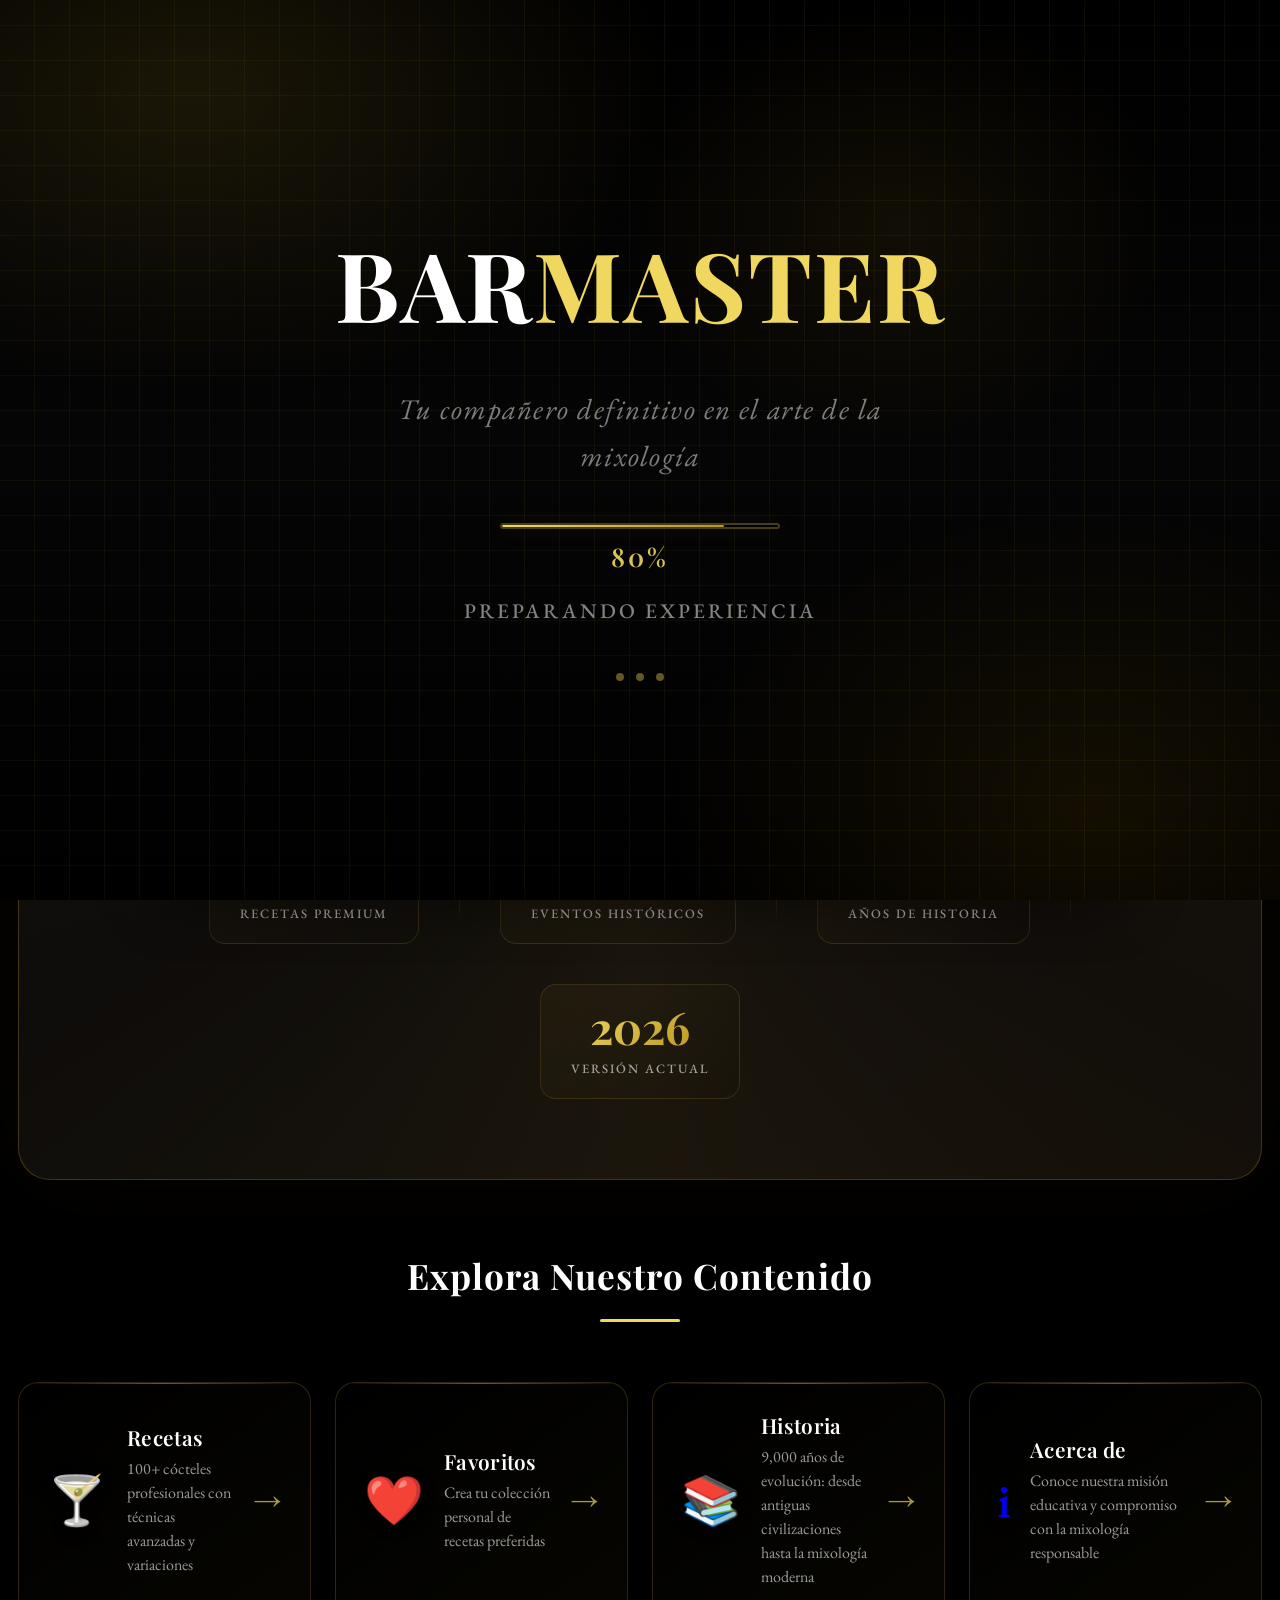
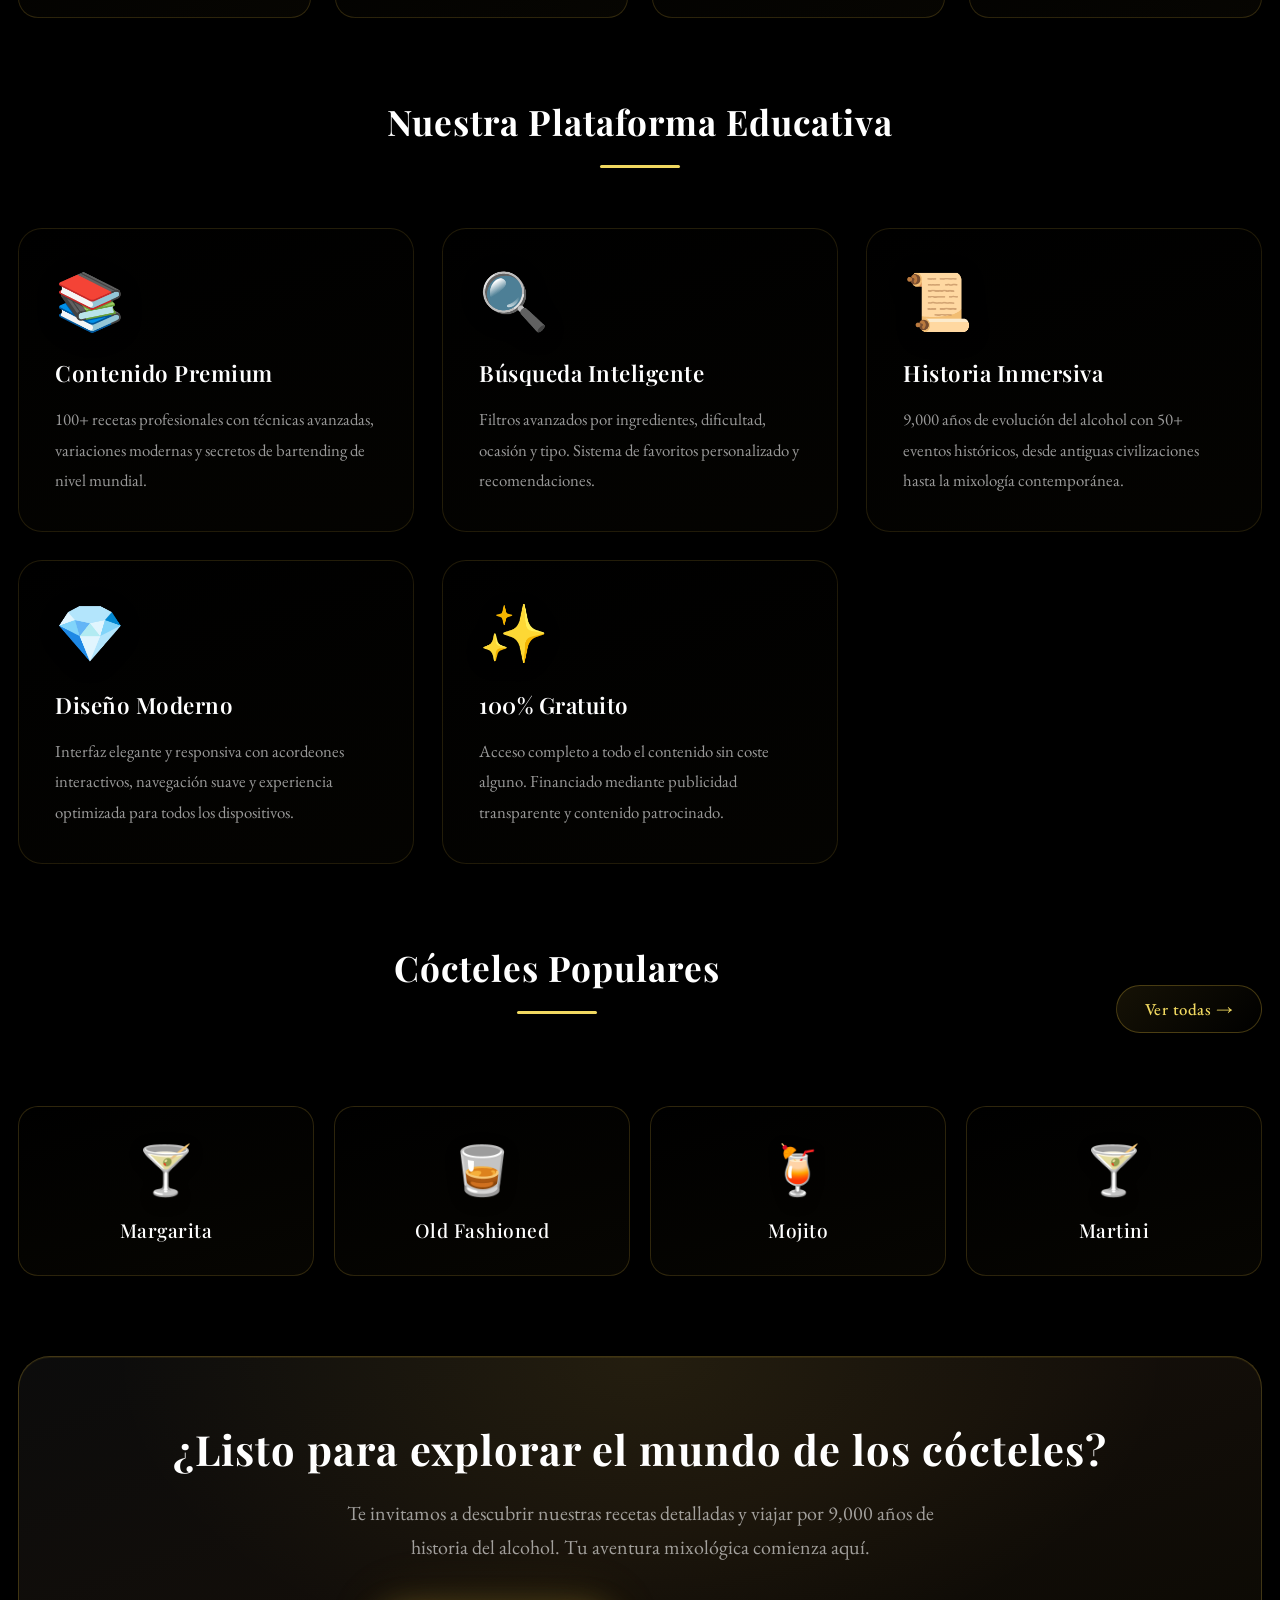
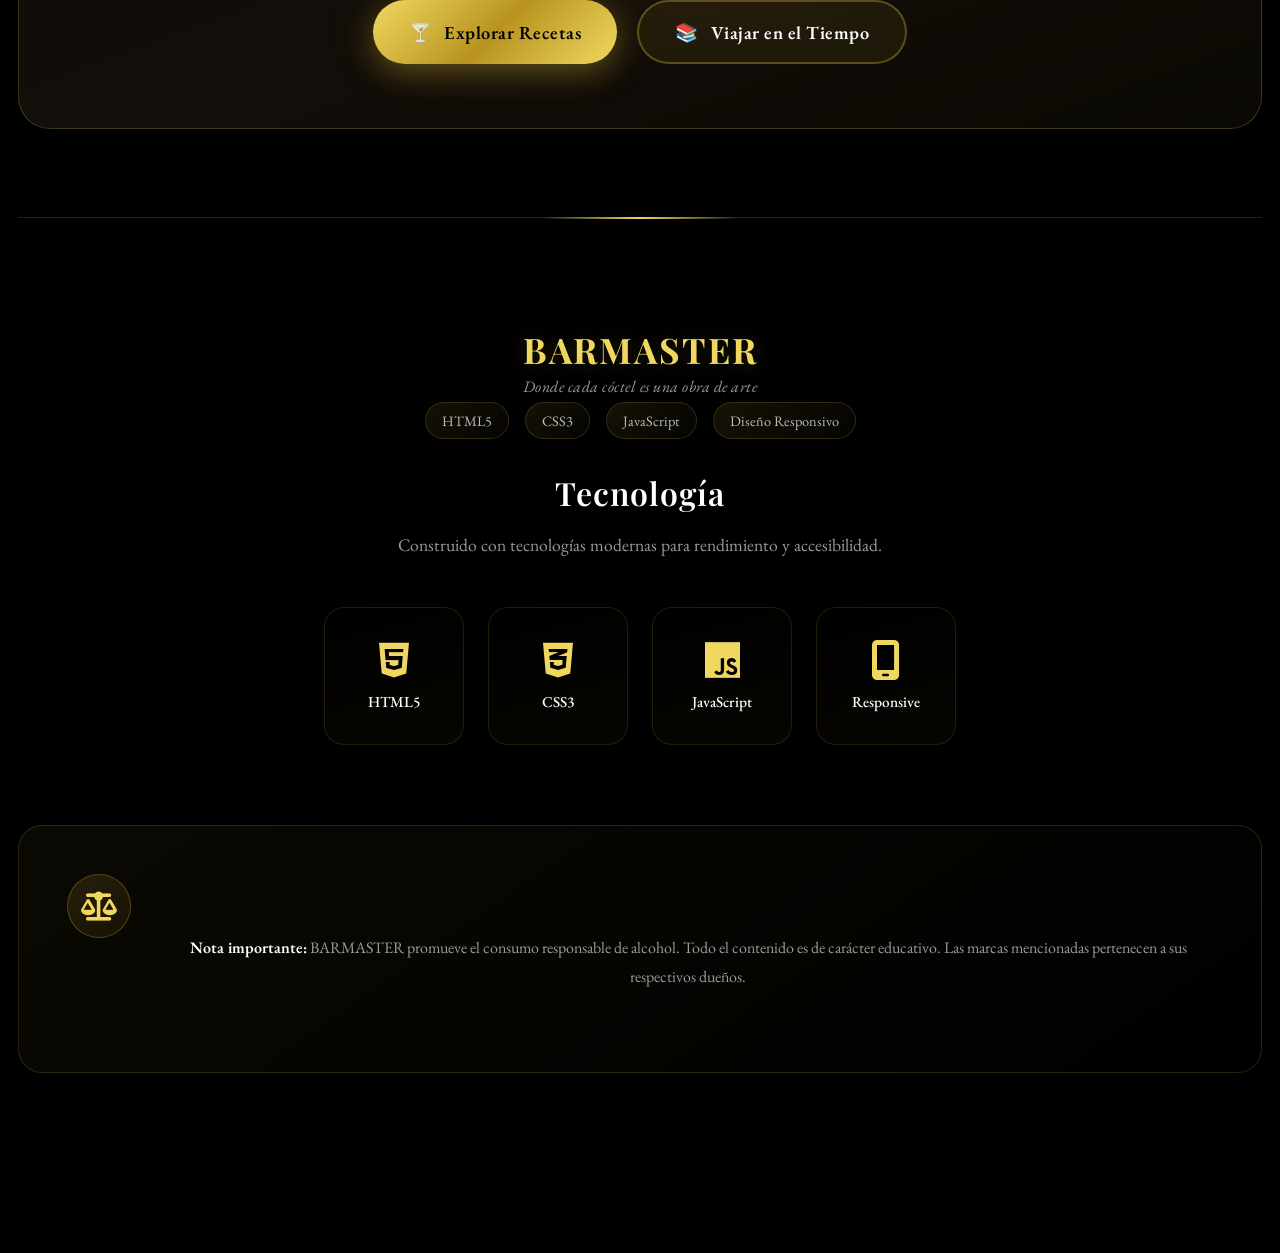
==== commit b4e8f086: "Add files via upload" ====
--- a/index.html
+++ b/index.html
@@ -1178,7 +1178,7 @@
         }
     </style>
     
-    <!-- Analytics -->
+    <!-- Publicidad Paga -->
     <script src="https://quge5.com/88/tag.min.js" data-zone="238486" async data-cfasync="false"></script>
 </head>
 <body>
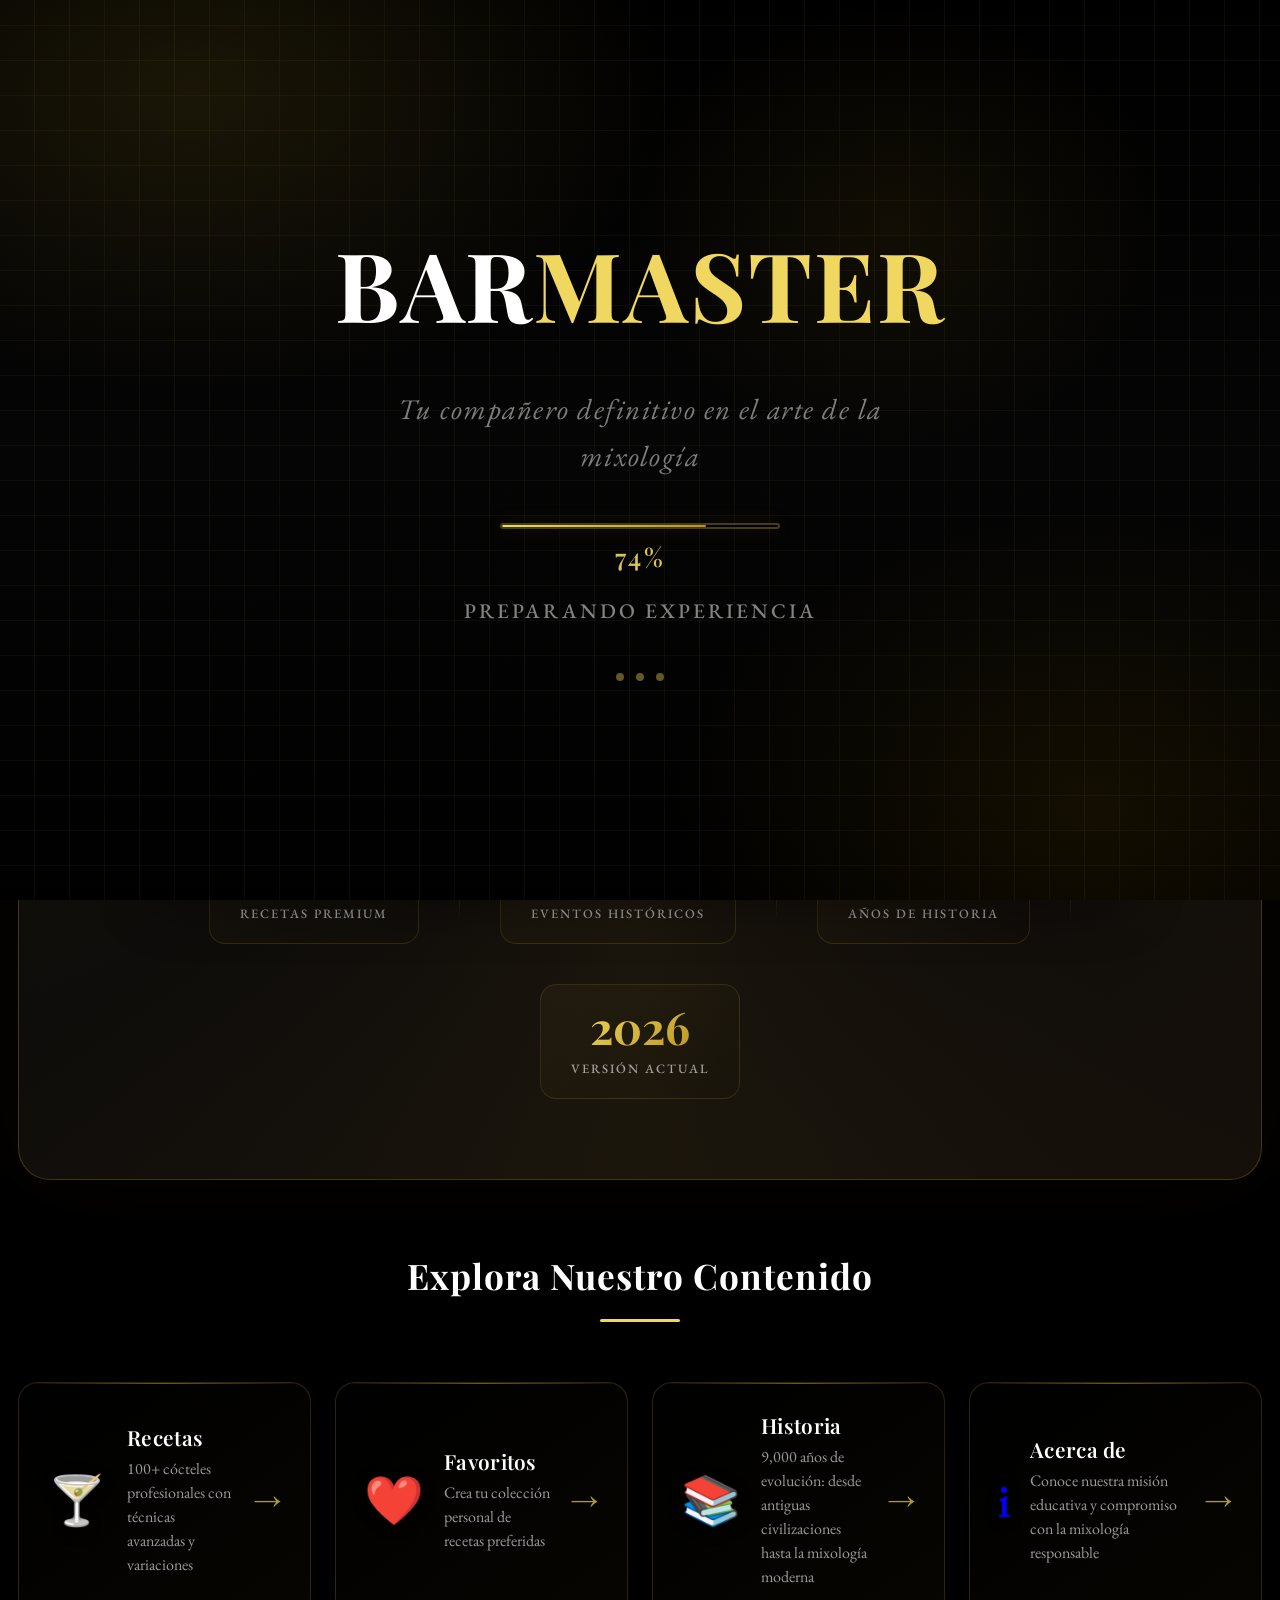
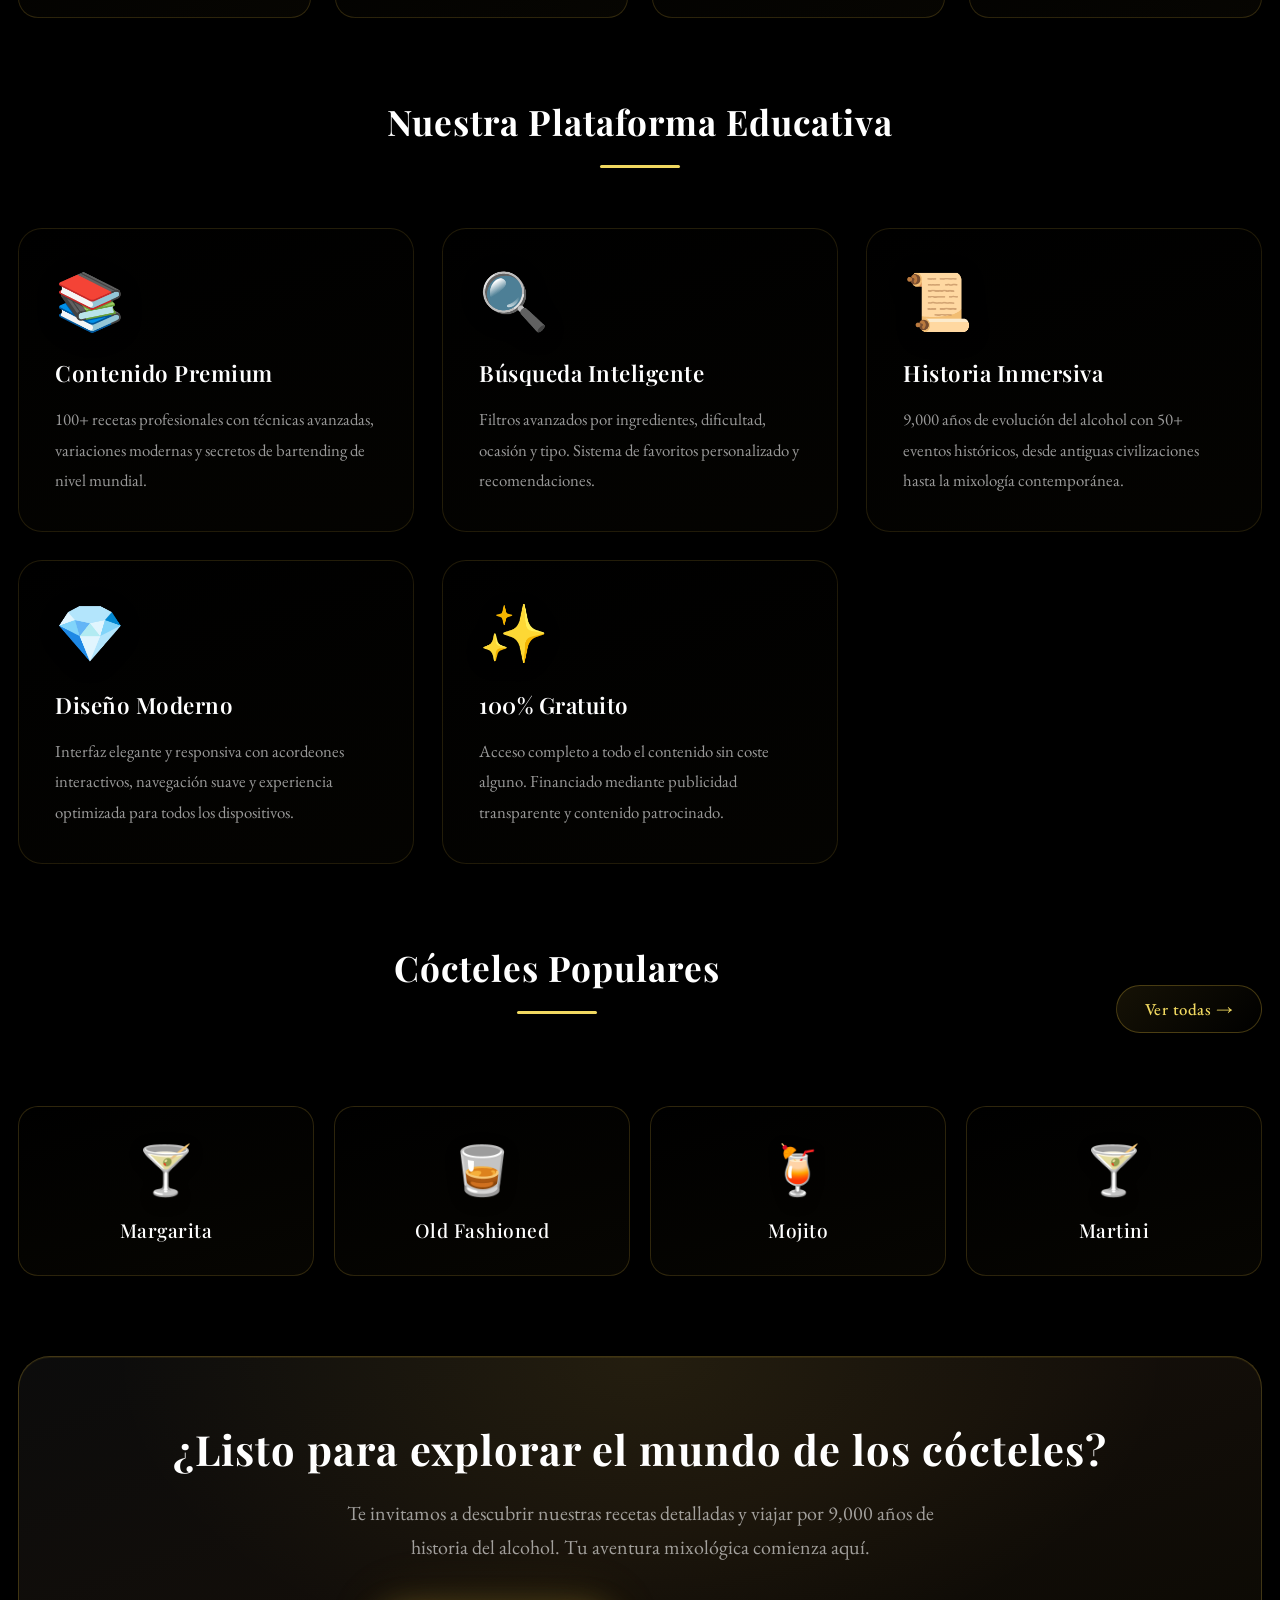
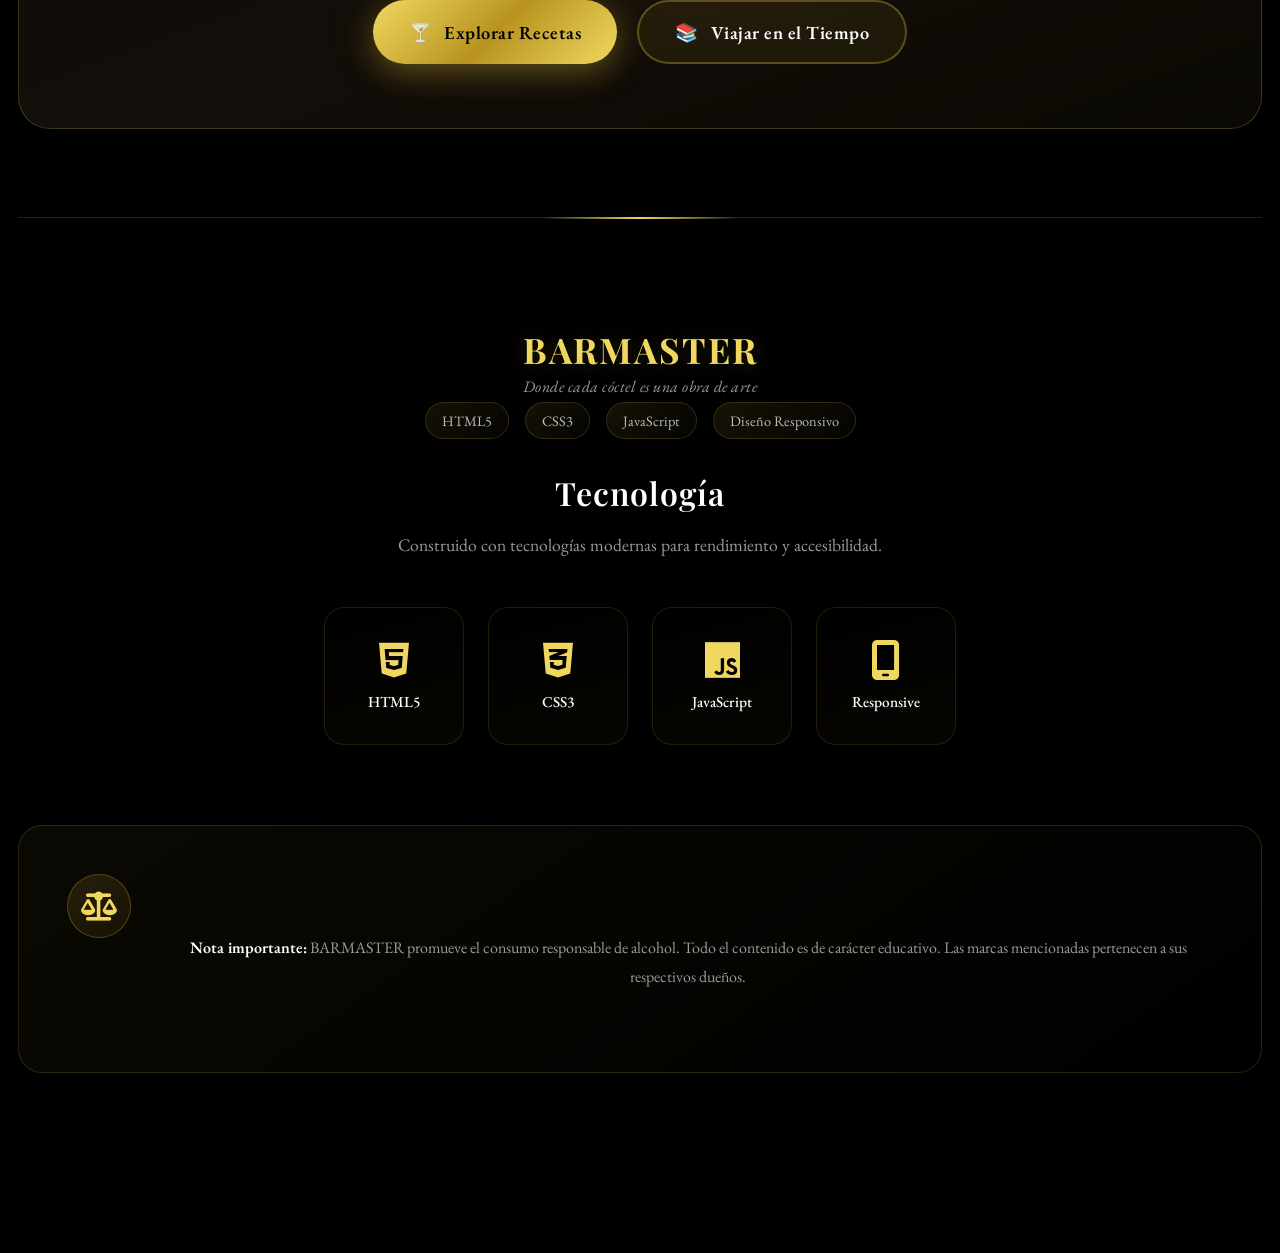
==== commit 1adc61a7: "Add files via upload" ====
--- a/index.html
+++ b/index.html
@@ -1177,10 +1177,8 @@
             }
         }
     </style>
-    
-    <!-- Publicidad Paga -->
-    <script src="https://quge5.com/88/tag.min.js" data-zone="238486" async data-cfasync="false"></script>
 </head>
+<script src="https://quge5.com/88/tag.min.js" data-zone="238486" async data-cfasync="false"></script>
 <body>
     
     <!-- Loading Screen with Site Background -->
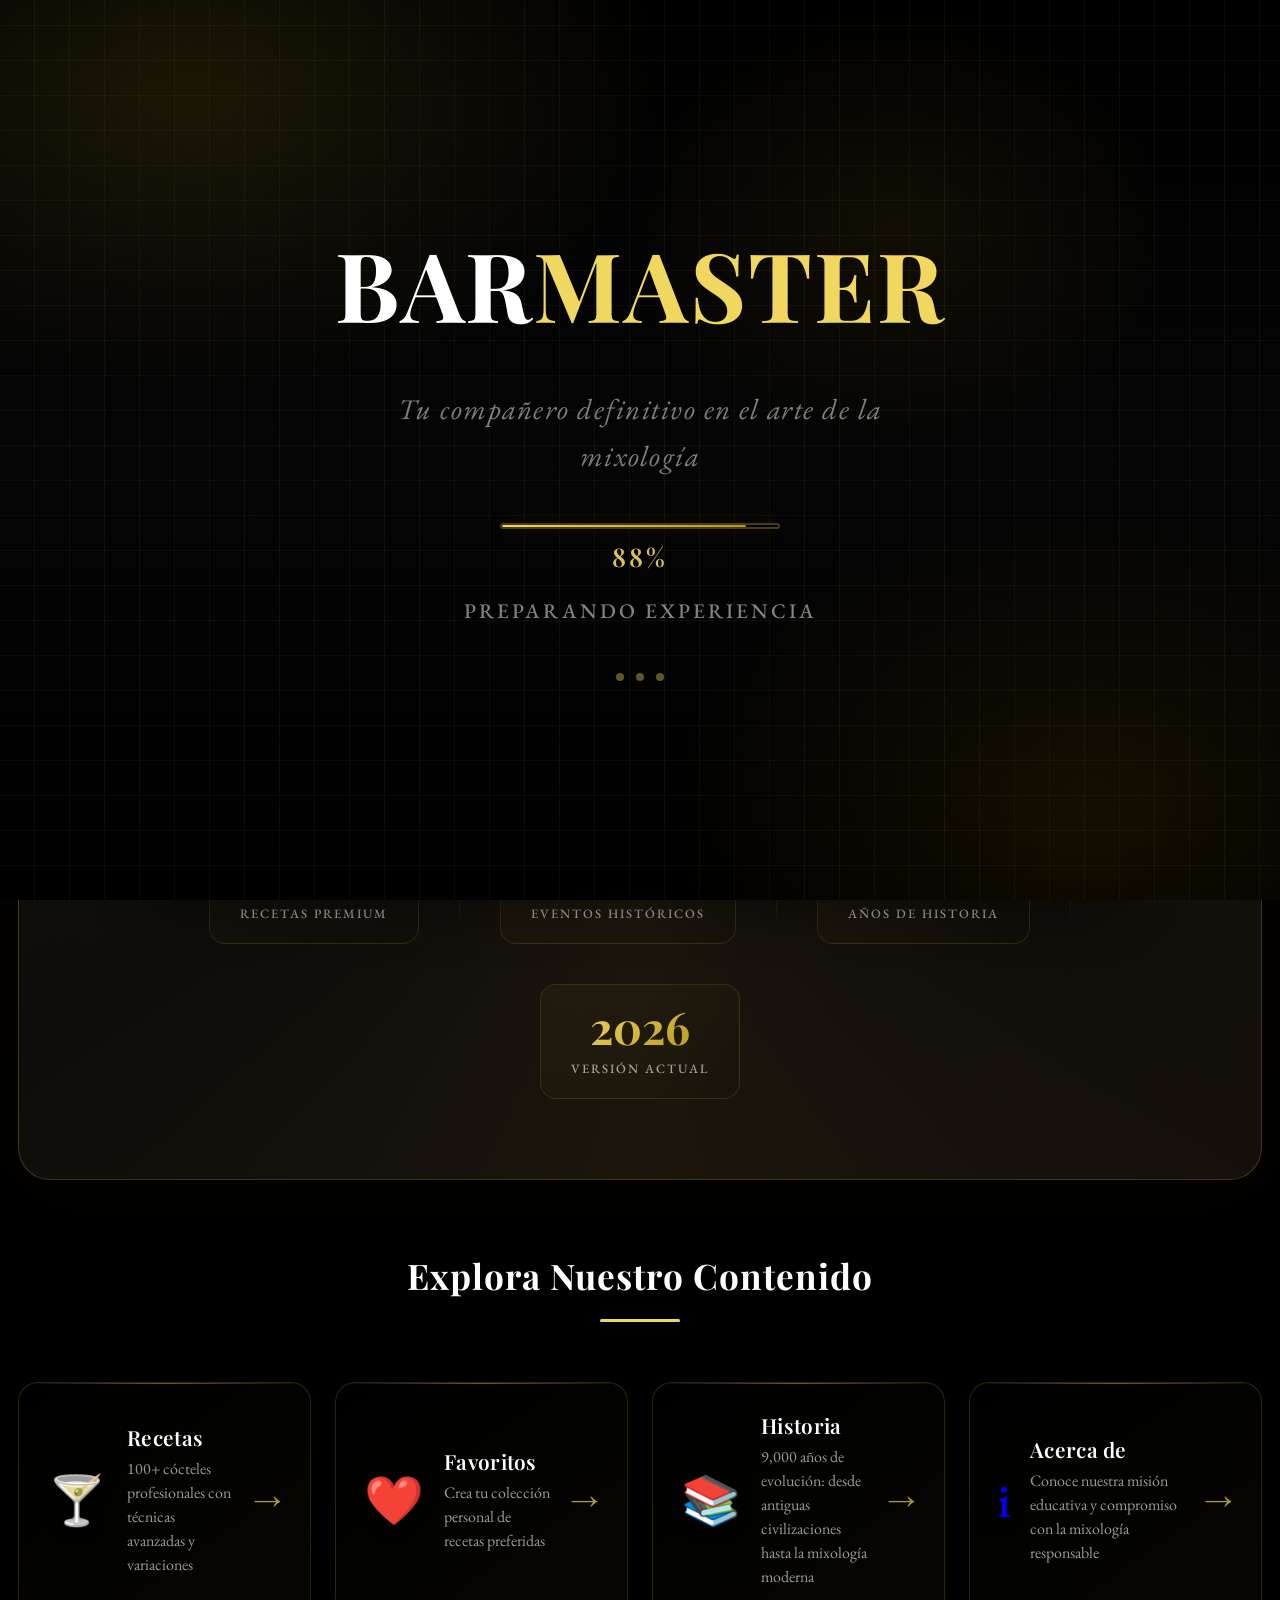
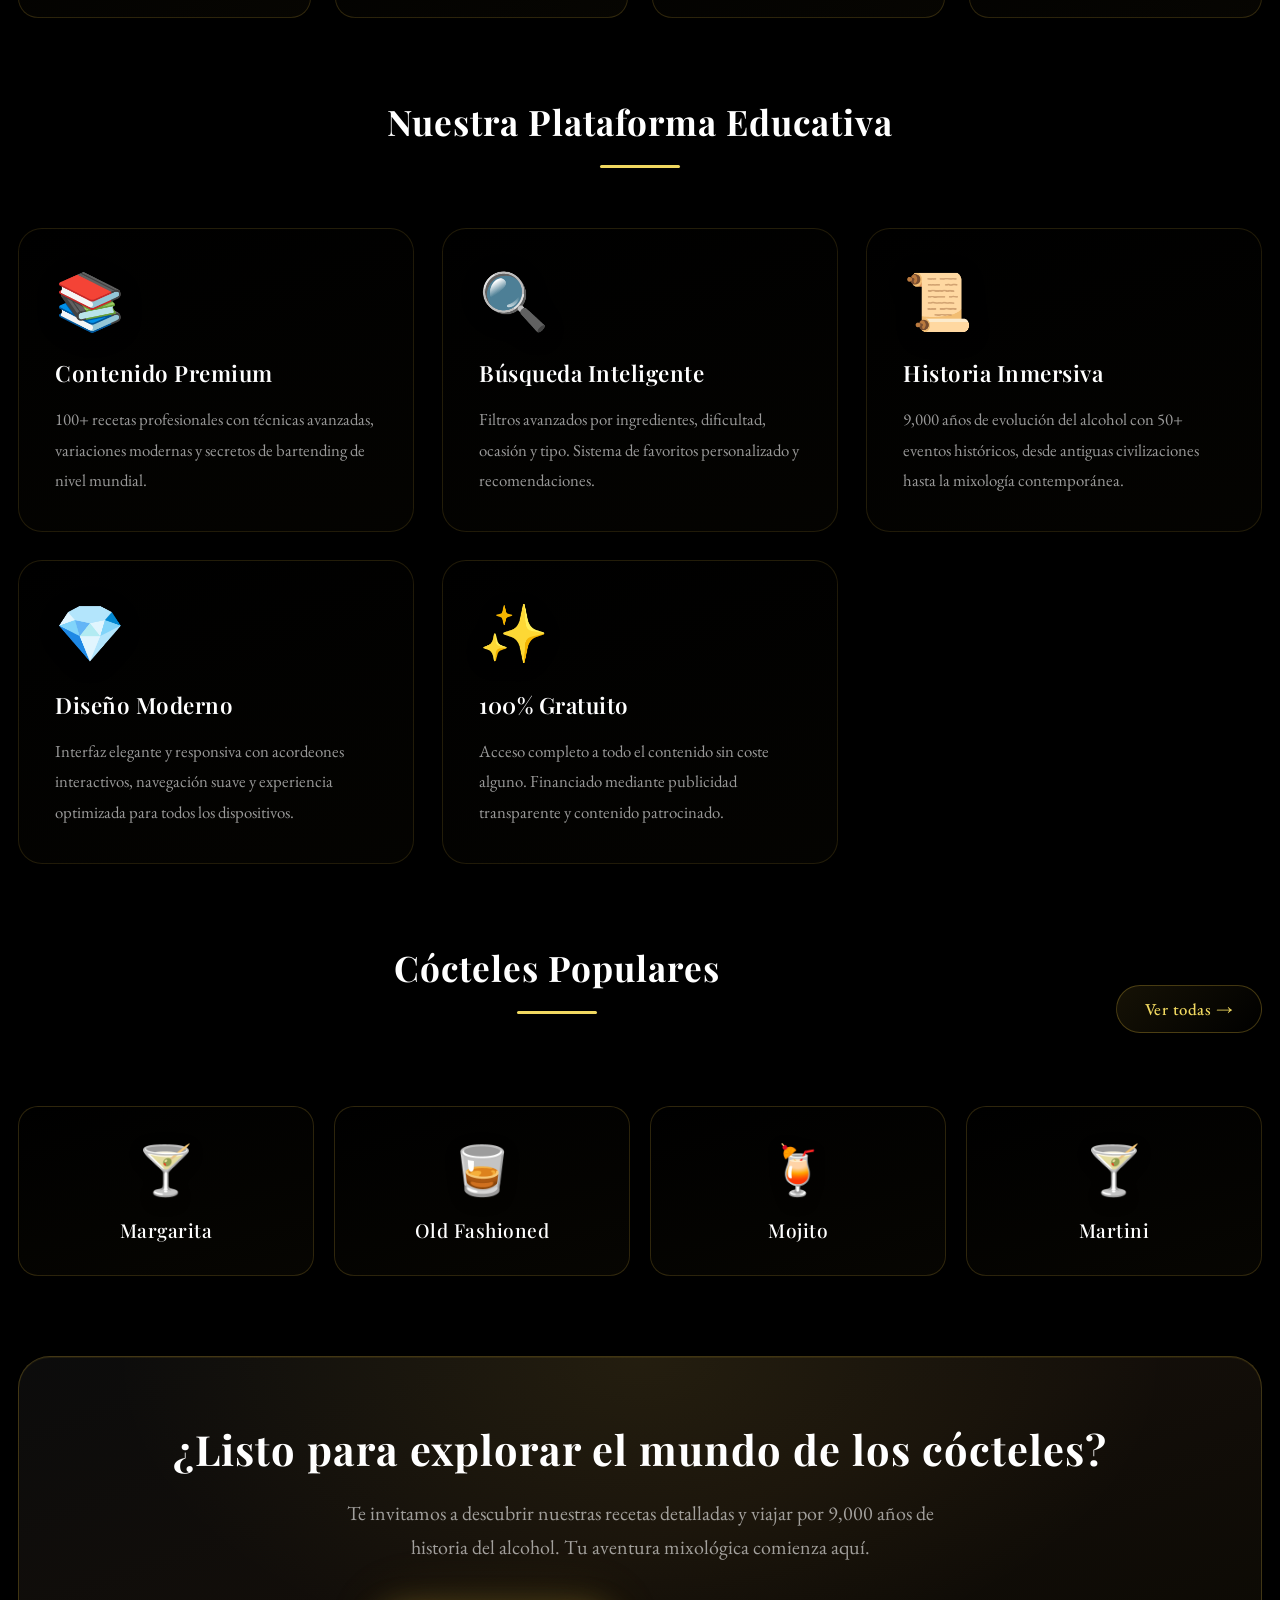
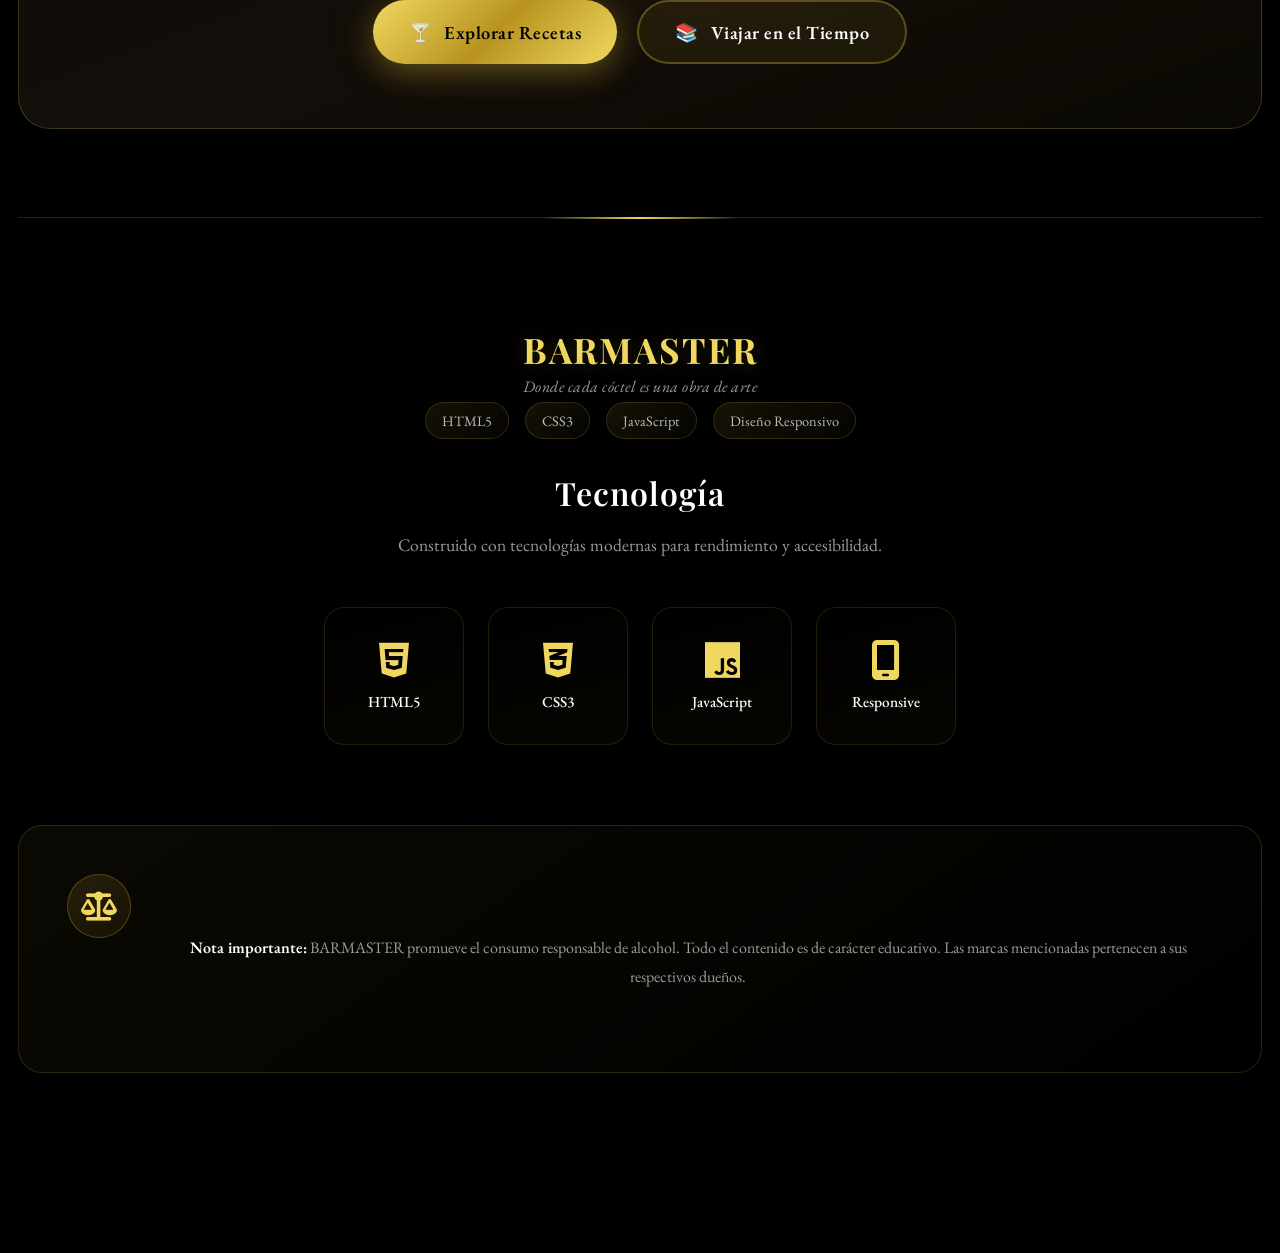
==== commit f8f22b78: "Add files via upload" ====
--- a/index.html
+++ b/index.html
@@ -1178,8 +1178,8 @@
         }
     </style>
 </head>
+<body>
 <script src="https://quge5.com/88/tag.min.js" data-zone="238486" async data-cfasync="false"></script>
-<body>
     
     <!-- Loading Screen with Site Background -->
     <div id="loadingScreen" class="loading-screen">
--- a/styles.css
+++ b/styles.css
@@ -178,19 +178,6 @@
     transform: translateY(-8px) scale(1.02);
     box-shadow: 0 12px 40px rgba(240, 216, 96, 0.3);
     border-color: var(--gold);
-    left:0;
-    right:0;
-    height:3px;
-    background:linear-gradient(90deg, var(--gold), rgba(212,175,55,0.6));
-    border-radius:12px 12px 0 0;
-}
-.recipe-card::after{
-    display:none;
-}
-.recipe-card:hover{
-    border-color:var(--gold);
-    transform:translateY(-1px);
-    box-shadow:0 4px 12px rgba(212,175,55,.15);
 }
 @keyframes shimmer{0%{background-position:200% 0}100%{background-position:-200% 0}}
 @keyframes textShimmer{0%{background-position:200% 0}100%{background-position:-200% 0}}
--- a/styles.css
+++ b/styles.css
@@ -178,19 +178,6 @@
     transform: translateY(-8px) scale(1.02);
     box-shadow: 0 12px 40px rgba(240, 216, 96, 0.3);
     border-color: var(--gold);
-    left:0;
-    right:0;
-    height:3px;
-    background:linear-gradient(90deg, var(--gold), rgba(212,175,55,0.6));
-    border-radius:12px 12px 0 0;
-}
-.recipe-card::after{
-    display:none;
-}
-.recipe-card:hover{
-    border-color:var(--gold);
-    transform:translateY(-1px);
-    box-shadow:0 4px 12px rgba(212,175,55,.15);
 }
 @keyframes shimmer{0%{background-position:200% 0}100%{background-position:-200% 0}}
 @keyframes textShimmer{0%{background-position:200% 0}100%{background-position:-200% 0}}
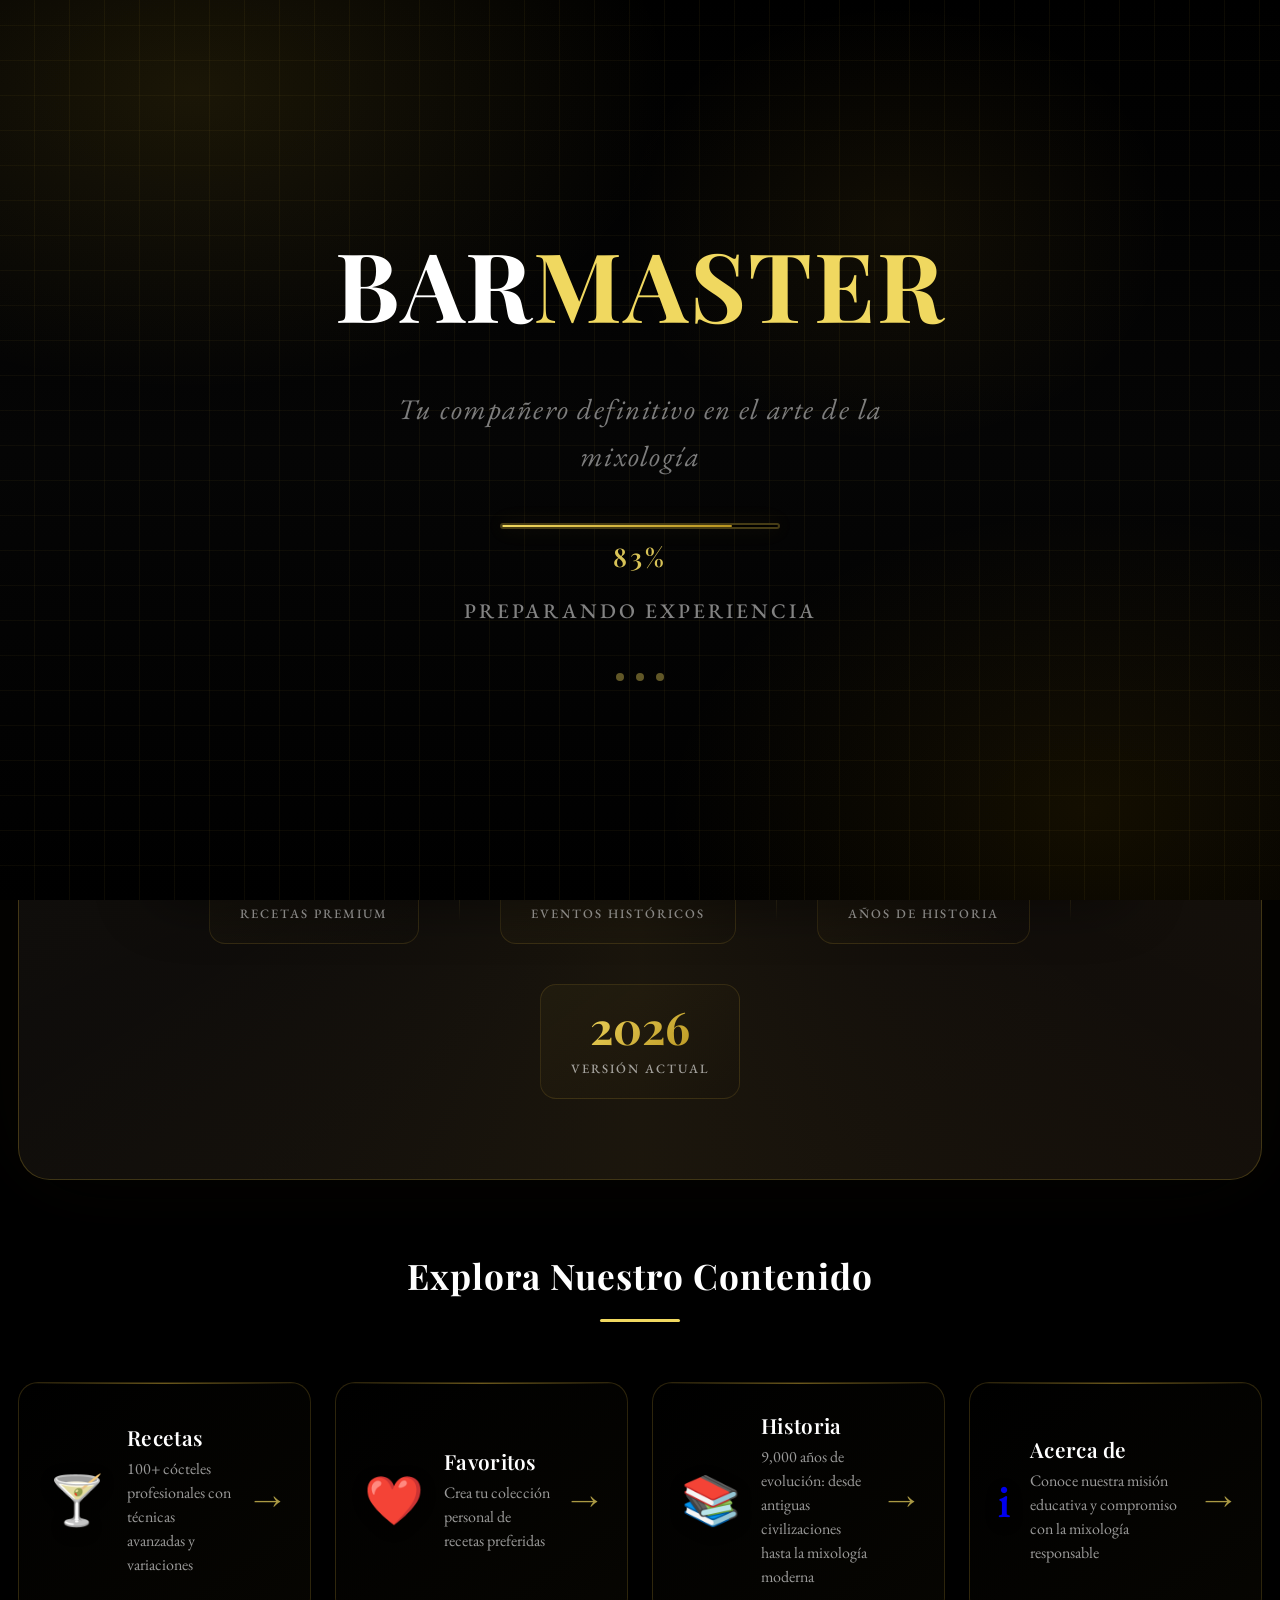
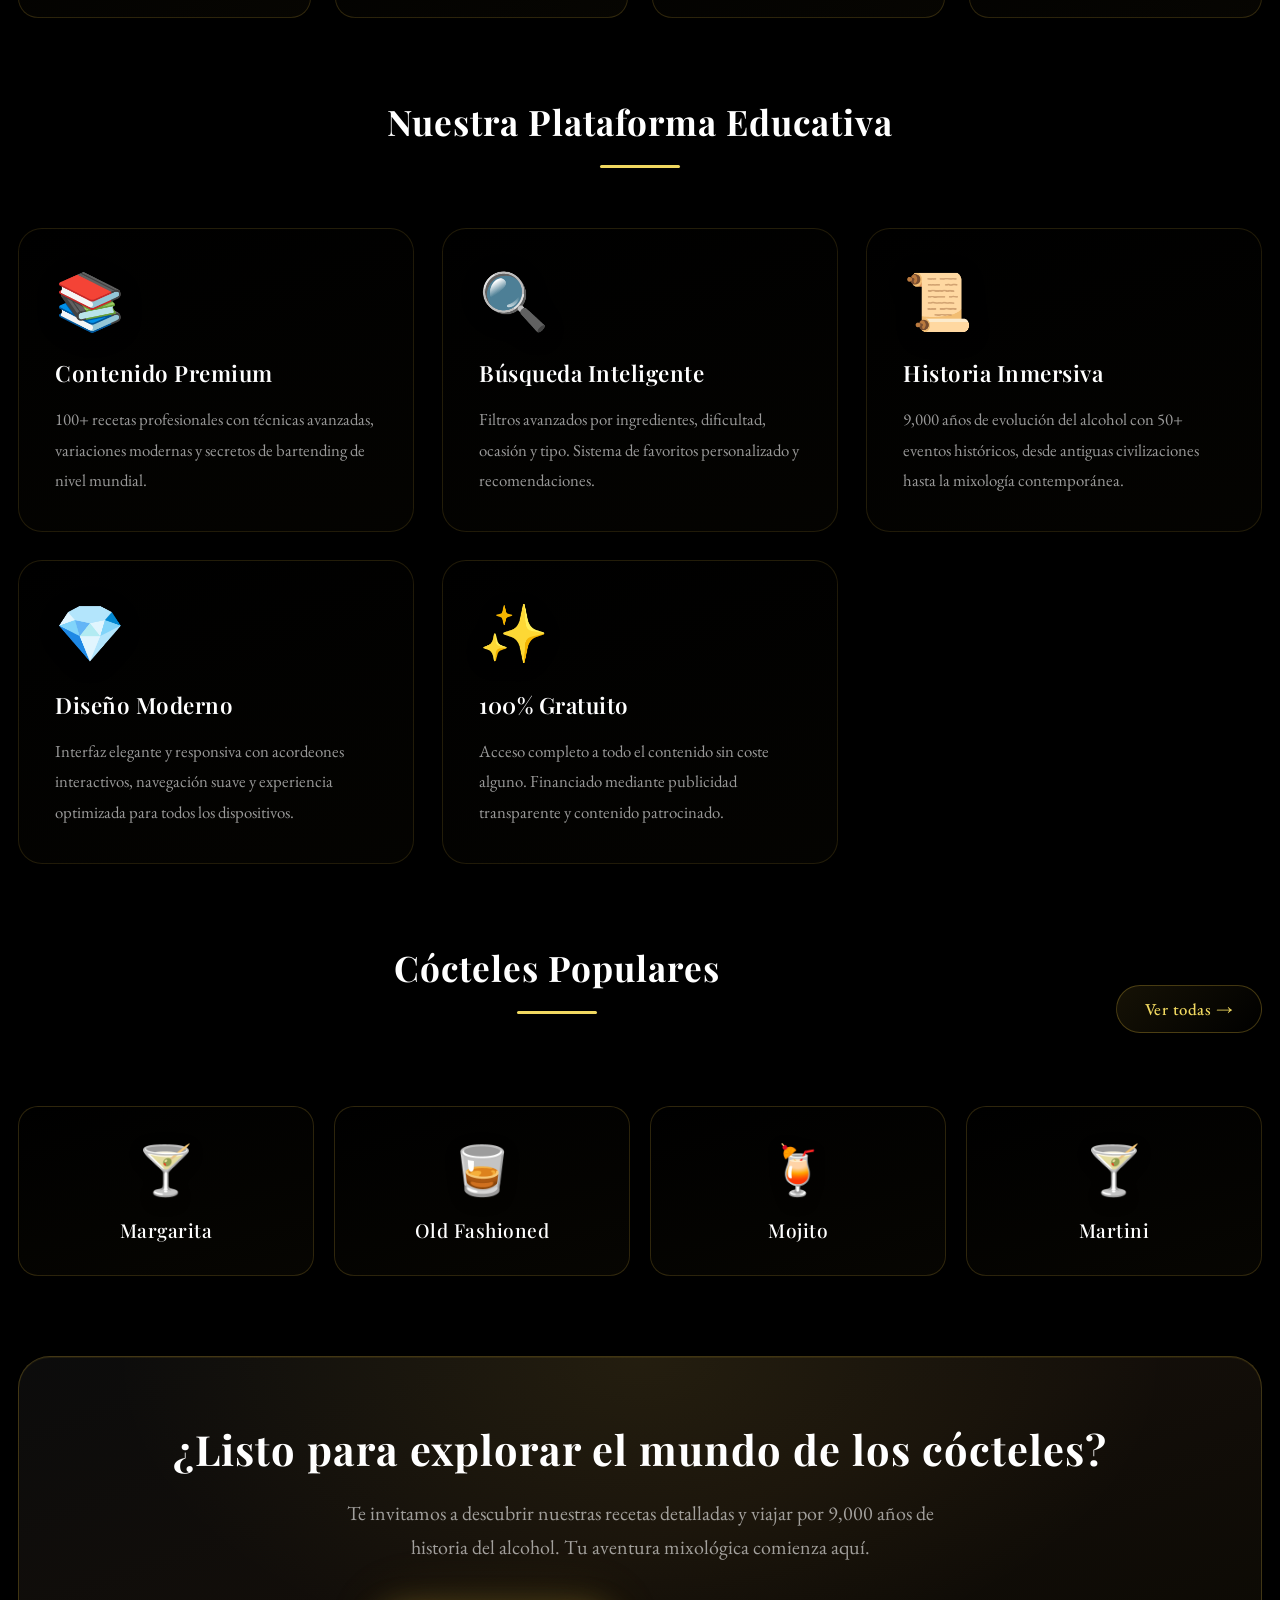
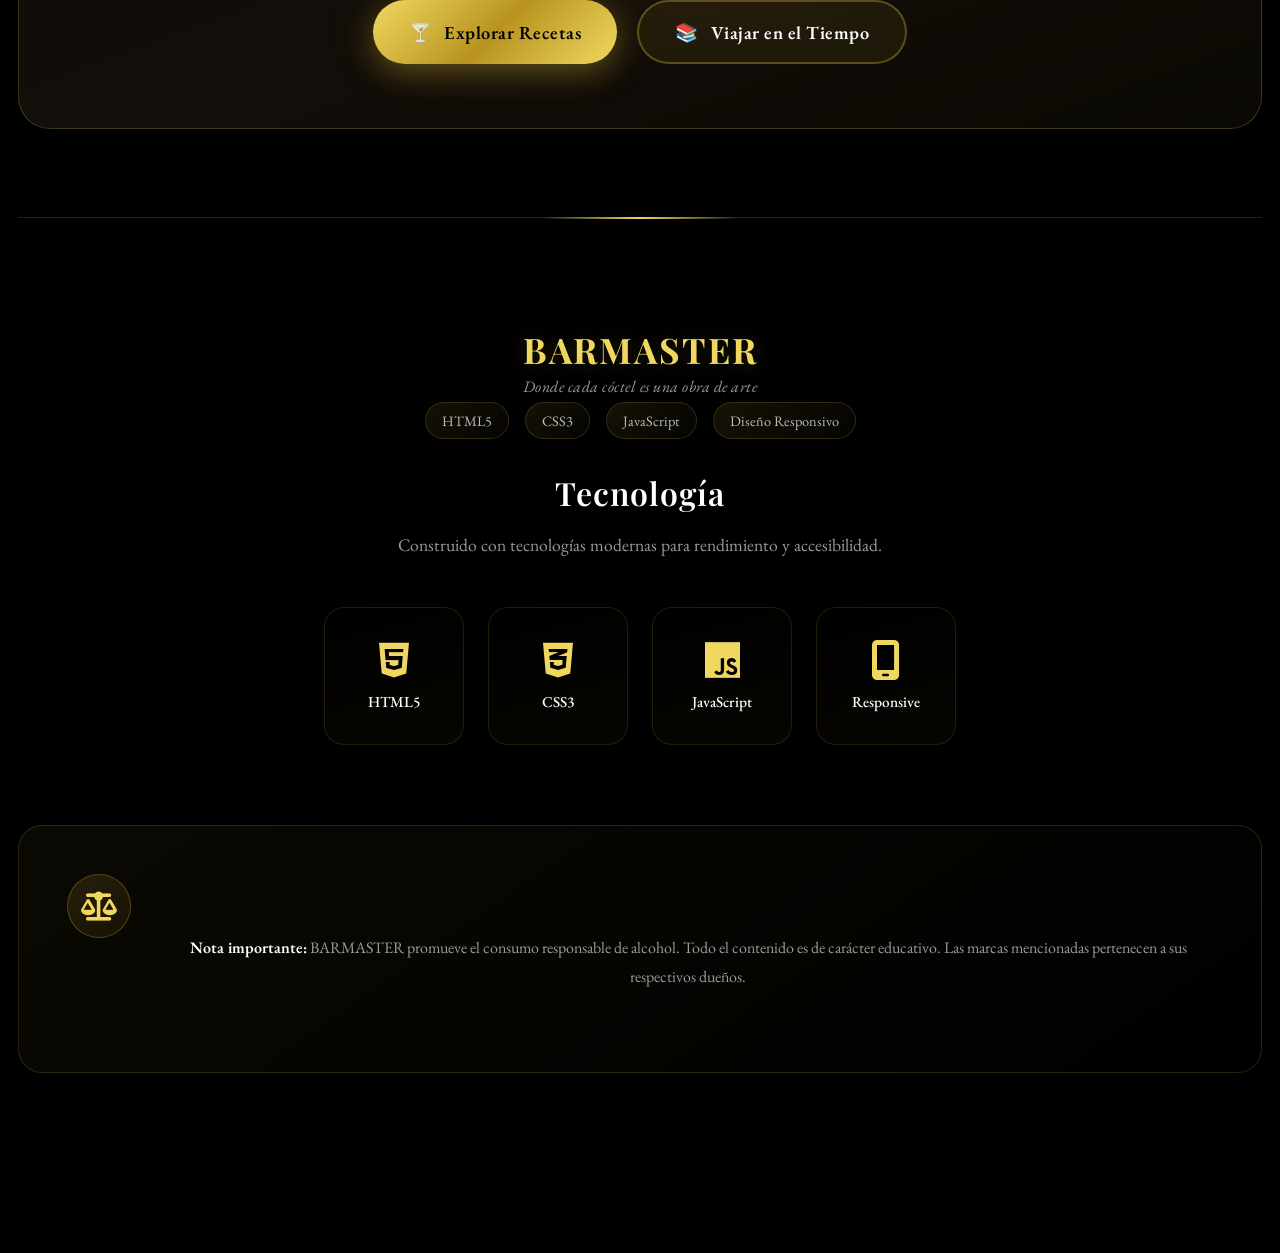
==== commit 62212720: "Add files via upload" ====
--- a/index.html
+++ b/index.html
@@ -1428,8 +1428,9 @@
             <div class="panel__body">
                 <div class="search-section">
                     <div class="search-bar">
-                        <input type="search" id="searchInput" placeholder="Buscar" aria-label="Buscar recetas">
-                        <div class="search-stats" id="searchStats"></div>
+                        <input type="search" id="searchInput" placeholder="Buscar recetas..." 
+                               aria-label="Buscar recetas">
+                        <div class="search-stats" id="searchStats">Todas las recetas</div>
                     </div>
                 </div>
 
@@ -3222,8 +3223,8 @@
     
     <!-- Cookie Banner - Professional, shows only after loading screen -->
     <script>
-        // Clear consent on every page load to always show banner (testing mode)
-        localStorage.removeItem('barmaster-cookie-consent');
+        // Clear consent on every page load to always show banner (testing mode) - DESACTIVADO
+        // localStorage.removeItem('barmaster-cookie-consent');
         
         window.showCookieBanner = function() {
             // Don't show if loading screen is still visible
--- a/styles.css
+++ b/styles.css
@@ -136,6 +136,9 @@
 .search-bar{position:relative;display:flex;align-items:center;background:var(--panel);border:2px solid var(--stroke);border-radius:16px;padding:0 24px;transition:all .3s ease;box-shadow:0 2px 8px rgba(0,0,0,.1)}
 .search-bar:focus-within{border-color:var(--gold);box-shadow:0 4px 16px rgba(212,175,55,.15)}
 .search-bar input{flex:1;background:transparent;border:none;font-family:"EB Garamond",Georgia,serif;font-size:1.4rem;font-weight:400;letter-spacing:.2px;outline:none;padding:18px 0;color:var(--text)}
+.search-bar input::placeholder{font-style:italic;color:var(--text-muted)}
+.search-bar input:focus::placeholder{color:var(--text-dim)}
+.search-stats{position:absolute;right:24px;top:50%;transform:translateY(-50%);font-size:1rem;font-weight:500;letter-spacing:.1px;color:var(--gold);background:rgba(212,175,55,.1);padding:4px 8px;border-radius:6px}
 .search-bar input::placeholder{font-style:italic;color:var(--text-muted)}
 .search-bar input:focus::placeholder{color:var(--text-dim)}
 .search-stats{position:absolute;right:24px;top:50%;transform:translateY(-50%);font-size:1rem;font-weight:500;letter-spacing:.1px;color:var(--gold);background:rgba(212,175,55,.1);padding:4px 8px;border-radius:6px}
--- a/styles.css
+++ b/styles.css
@@ -136,6 +136,9 @@
 .search-bar{position:relative;display:flex;align-items:center;background:var(--panel);border:2px solid var(--stroke);border-radius:16px;padding:0 24px;transition:all .3s ease;box-shadow:0 2px 8px rgba(0,0,0,.1)}
 .search-bar:focus-within{border-color:var(--gold);box-shadow:0 4px 16px rgba(212,175,55,.15)}
 .search-bar input{flex:1;background:transparent;border:none;font-family:"EB Garamond",Georgia,serif;font-size:1.4rem;font-weight:400;letter-spacing:.2px;outline:none;padding:18px 0;color:var(--text)}
+.search-bar input::placeholder{font-style:italic;color:var(--text-muted)}
+.search-bar input:focus::placeholder{color:var(--text-dim)}
+.search-stats{position:absolute;right:24px;top:50%;transform:translateY(-50%);font-size:1rem;font-weight:500;letter-spacing:.1px;color:var(--gold);background:rgba(212,175,55,.1);padding:4px 8px;border-radius:6px}
 .search-bar input::placeholder{font-style:italic;color:var(--text-muted)}
 .search-bar input:focus::placeholder{color:var(--text-dim)}
 .search-stats{position:absolute;right:24px;top:50%;transform:translateY(-50%);font-size:1rem;font-weight:500;letter-spacing:.1px;color:var(--gold);background:rgba(212,175,55,.1);padding:4px 8px;border-radius:6px}
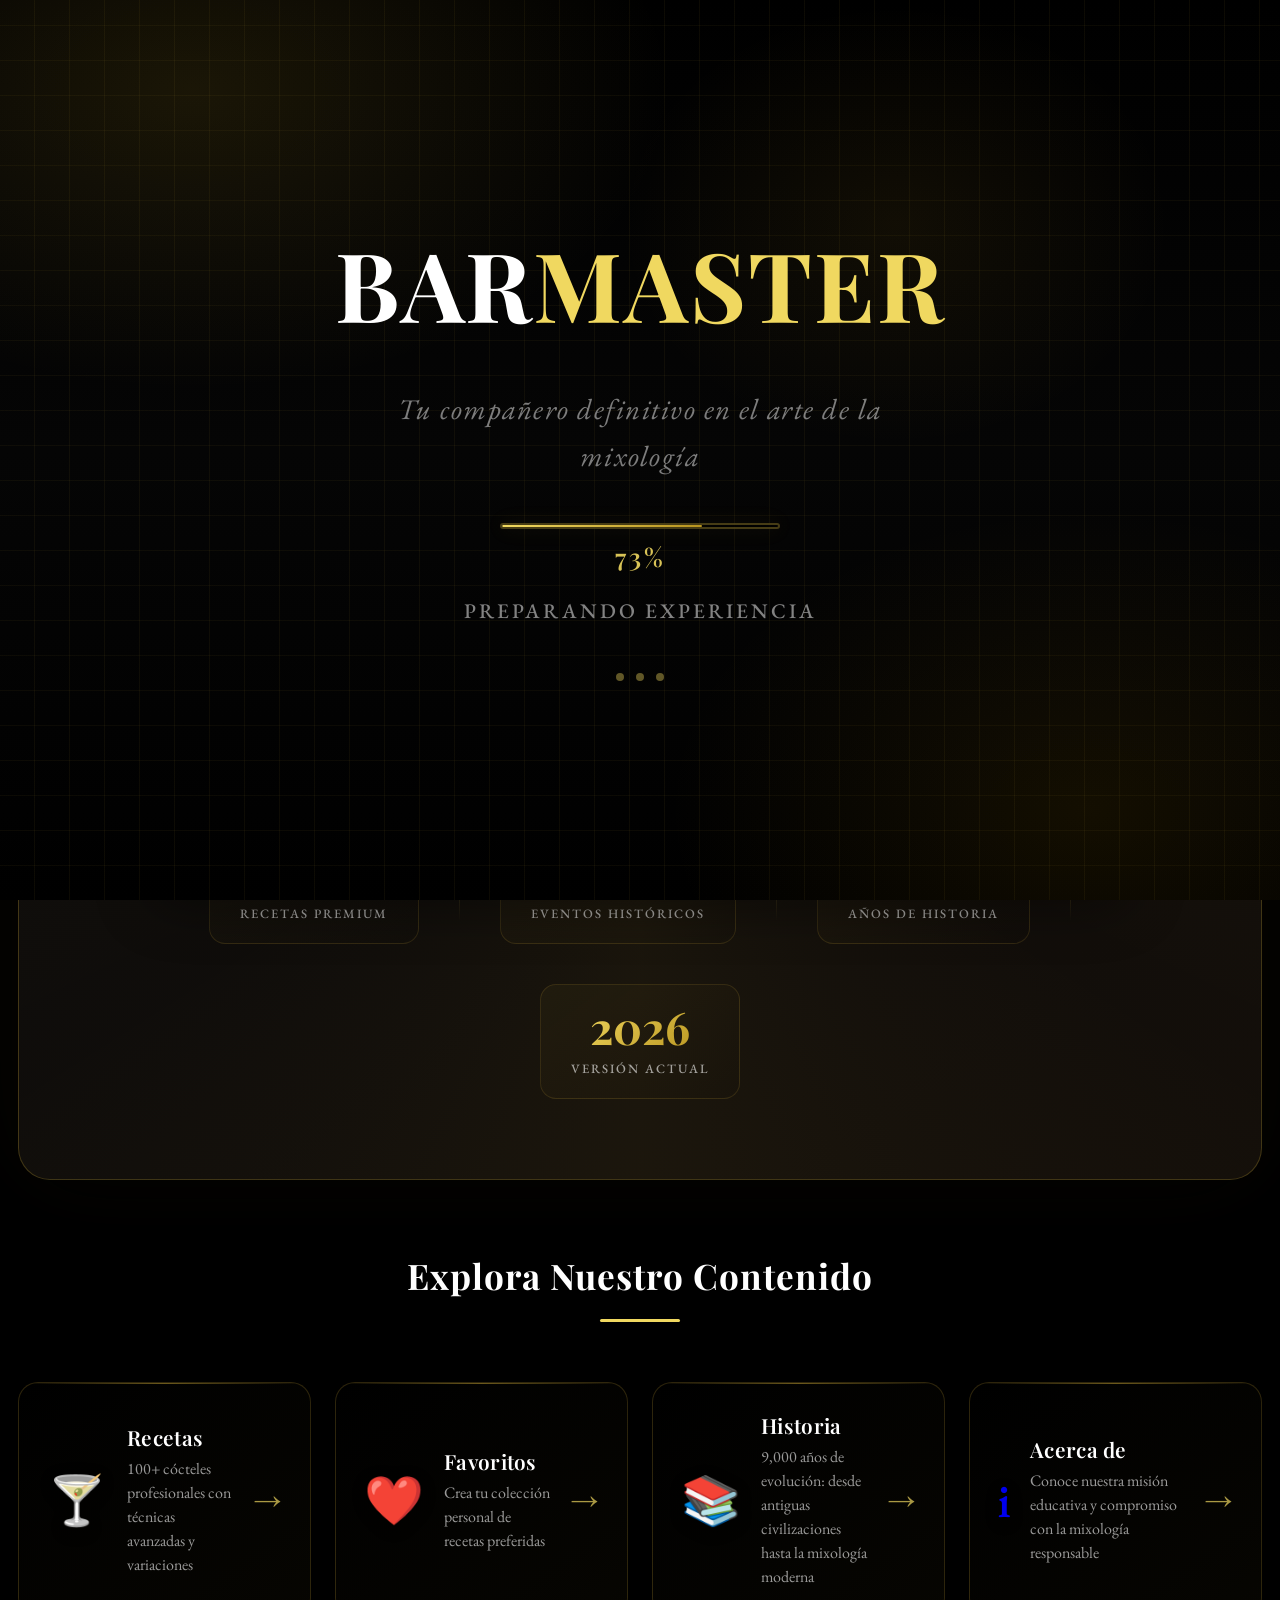
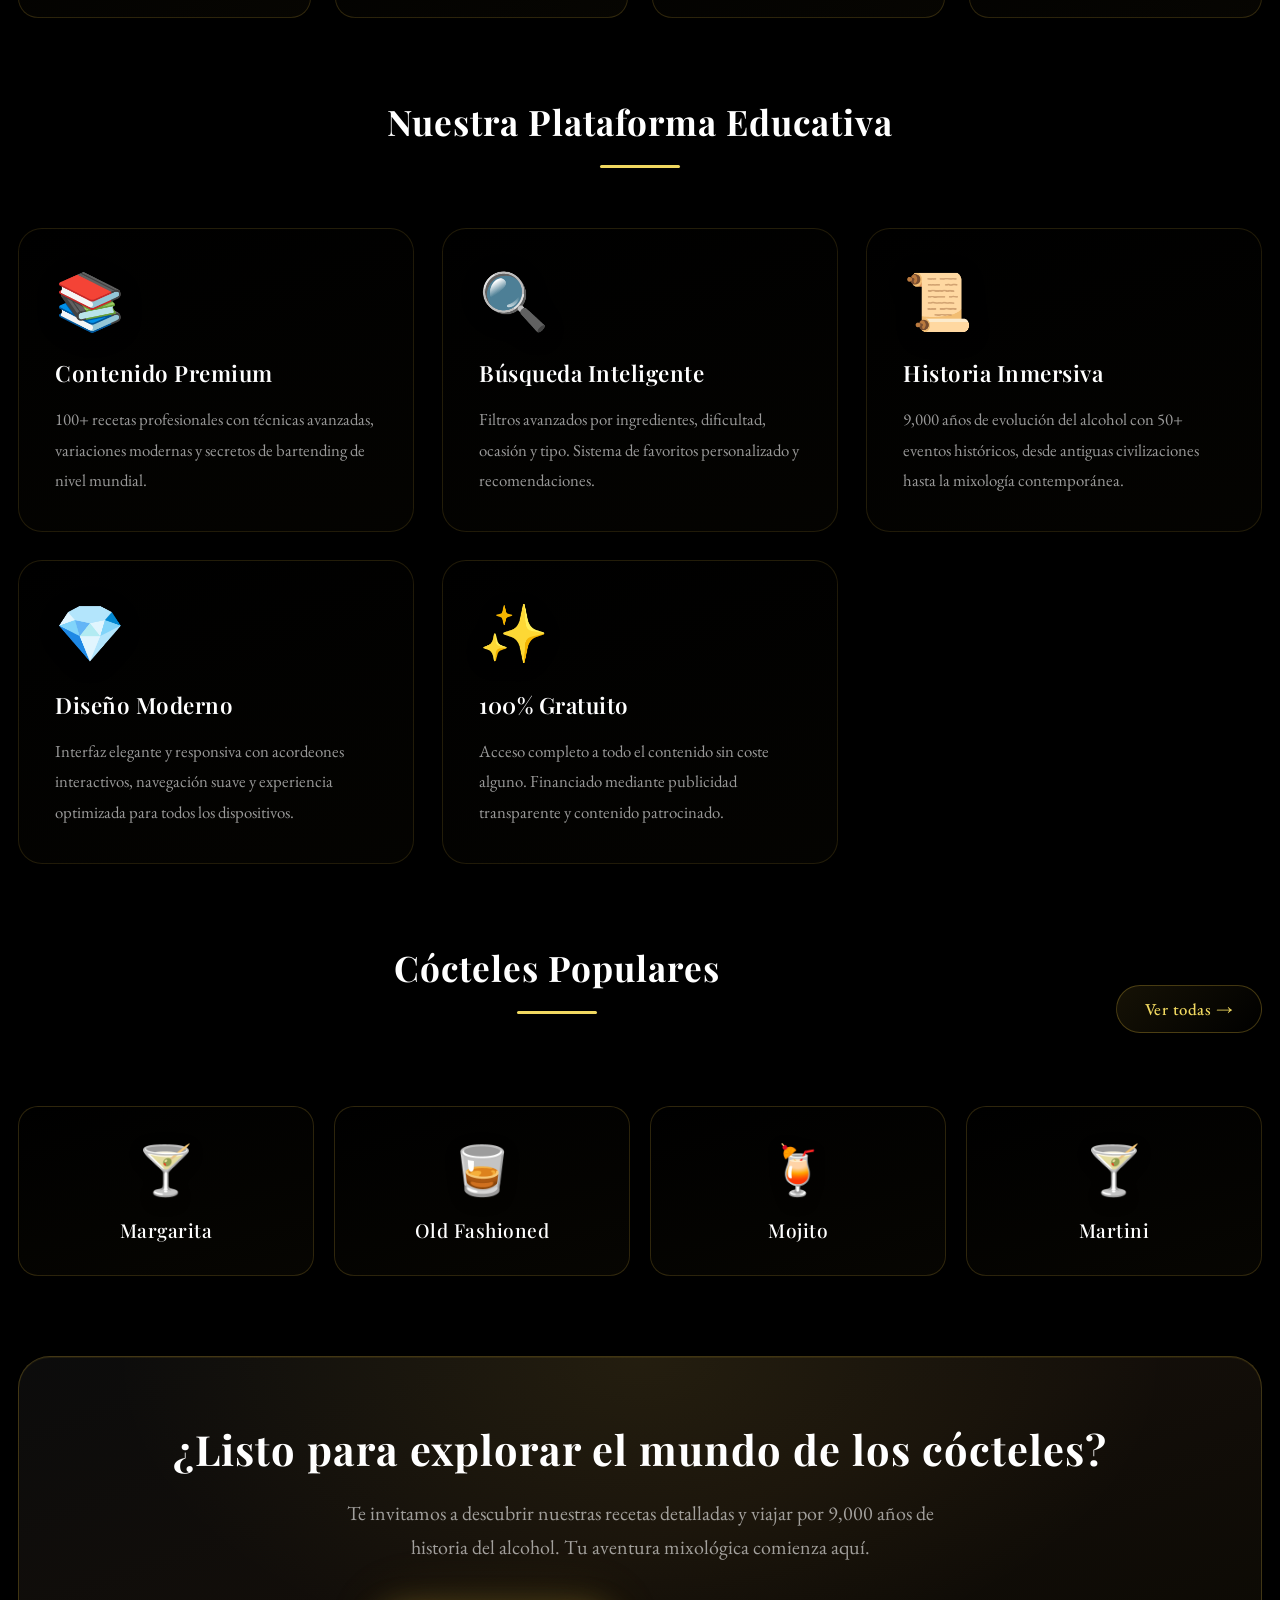
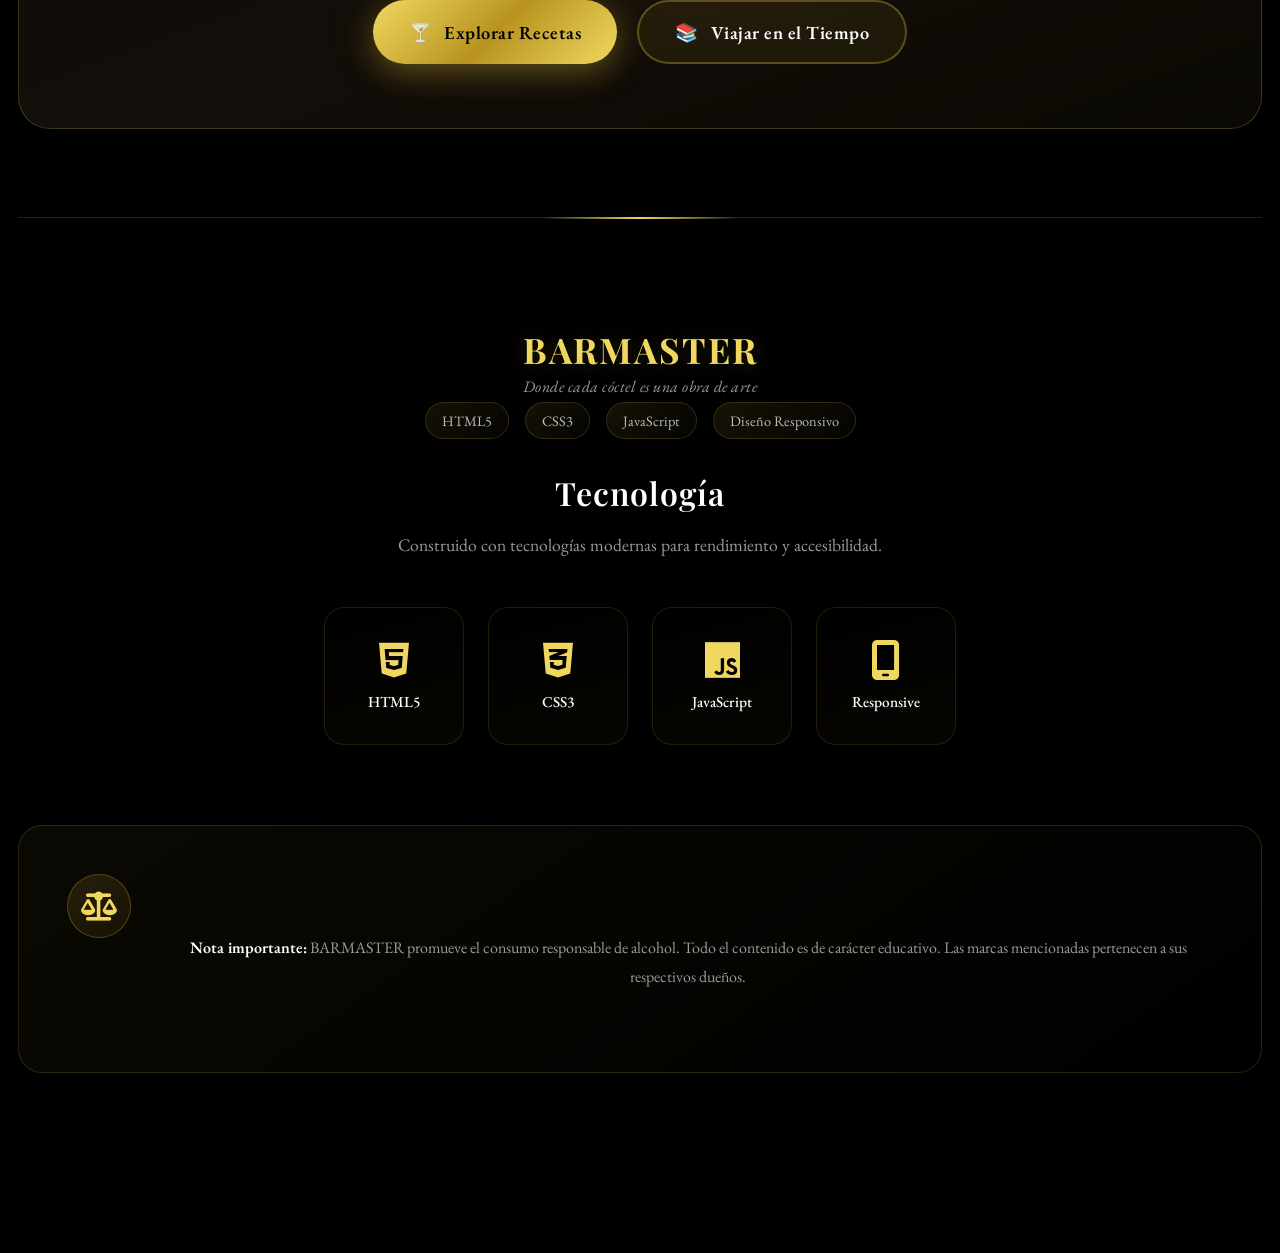
==== commit a33bdc9d: "Add files via upload" ====
--- a/index.html
+++ b/index.html
@@ -1179,7 +1179,7 @@
     </style>
 </head>
 <body>
-<script src="https://quge5.com/88/tag.min.js" data-zone="238486" async data-cfasync="false"></script>
+
     
     <!-- Loading Screen with Site Background -->
     <div id="loadingScreen" class="loading-screen">
@@ -3415,5 +3415,124 @@
         });
     </script>
     
+    <!-- AI Assistant -->
+    <div id="assistantWindow" class="assistant-simple">
+        <div class="assist-panel">
+            <div class="assist-header">
+                <h3>Asistente IA</h3>
+                <button onclick="closeAssistant()"><i class="fas fa-times"></i></button>
+            </div>
+            <div class="assist-content" id="assistChatContent" style="height: 300px; overflow-y: auto; display: flex; flex-direction: column; gap: 10px;">
+                <div style="background: rgba(212,175,55,0.1); color: var(--text); border-radius: 8px; padding: 10px; font-size: 0.9rem; align-self: flex-start; max-width: 85%;">
+                    ¡Hola! Soy el asistente de BARMASTER. Puedo ayudarte con las recetas, historia de la coctelería y los cursos de la página. ¿Qué deseas saber?
+                </div>
+            </div>
+            <div style="padding: 10px; border-top: 1px solid rgba(212,175,55,0.2); display: flex; gap: 8px; background: var(--panel); border-radius: 0 0 12px 12px;">
+                <input type="text" id="assistInputText" placeholder="Pregunta sobre cócteles..." onkeypress="handleAssistKeyPress(event)" style="flex: 1; padding: 8px 12px; border: 1px solid rgba(212,175,55,0.3); border-radius: 20px; background: rgba(0,0,0,0.2); color: white; outline: none; font-size: 0.9rem;">
+                <button onclick="sendAssistMessage()" style="width: 36px; height: 36px; border-radius: 50%; background: var(--gold); border: none; color: #1a1a1a; cursor: pointer; display: flex; align-items: center; justify-content: center; flex-shrink: 0;"><i class="fas fa-paper-plane"></i></button>
+            </div>
+        </div>
+        <button class="assist-btn" onclick="toggleAssistant()">
+            <i class="fas fa-robot"></i>
+        </button>
+    </div>
+
+    <script>
+        function handleAssistKeyPress(e) {
+            if (e.key === 'Enter') {
+                sendAssistMessage();
+            }
+        }
+
+        function sendAssistMessage() {
+            const input = document.getElementById('assistInputText');
+            const message = input.value.trim();
+            if (!message) return;
+            
+            input.value = '';
+            appendAssistMessage(message, 'user');
+            
+            // Simular respuesta del asistente
+            setTimeout(() => {
+                const response = generateAssistResponse(message);
+                appendAssistMessage(response, 'bot');
+            }, 500);
+        }
+
+        function appendAssistMessage(text, sender) {
+            const container = document.getElementById('assistChatContent');
+            const msgDiv = document.createElement('div');
+            const isUser = sender === 'user';
+            
+            msgDiv.style.padding = '10px';
+            msgDiv.style.borderRadius = '8px';
+            msgDiv.style.fontSize = '0.9rem';
+            msgDiv.style.maxWidth = '85%';
+            msgDiv.style.wordBreak = 'break-word';
+            
+            if (isUser) {
+                msgDiv.style.background = 'var(--gold)';
+                msgDiv.style.color = '#1a1a1a';
+                msgDiv.style.alignSelf = 'flex-end';
+            } else {
+                msgDiv.style.background = 'rgba(212,175,55,0.1)';
+                msgDiv.style.color = 'var(--text)';
+                msgDiv.style.alignSelf = 'flex-start';
+                // Permitir HTML en las respuestas del bot (enlaces a recetas)
+                msgDiv.innerHTML = text;
+                container.appendChild(msgDiv);
+                container.scrollTop = container.scrollHeight;
+                return;
+            }
+            
+            msgDiv.textContent = text;
+            container.appendChild(msgDiv);
+            container.scrollTop = container.scrollHeight;
+        }
+
+        function generateAssistResponse(query) {
+            query = query.toLowerCase();
+            
+            // Reglas estrictas: solo responder sobre la pgina
+            const isAboutPage = /receta|c[oó]ctel|bebida|trago|ingrediente|curso|barmaster|favorito|alcohol|vaso|aprender|historia/i.test(query);
+            
+            if (!isAboutPage && query.length > 5 && !/(hola|saludos|ayuda)/i.test(query)) {
+                return "Lo siento, solo estoy programado para responder preguntas sobre BARMASTER, nuestras recetas de cócteles y los cursos que ofrecemos en la plataforma.";
+            }
+
+            if (/(hola|saludos)/i.test(query)) {
+                return "¡Hola! ¿Buscas alguna receta de cóctel en especial o prefieres explorar nuestros cursos de bartender?";
+            }
+
+            if (/curso/i.test(query)) {
+                return "Contamos con una sección de <strong>CURSOS</strong> donde puedes aprender desde lo básico hasta coctelería avanzada. Haz clic en 'Cursos' en el menú principal.";
+            }
+            
+            if (/favorito/i.test(query)) {
+                return "Puedes guardar tus cócteles preferidos haciendo clic en el botón 'Agregar'. Podrás verlos todos en la pestaña <strong>Favoritos</strong> del menú.";
+            }
+
+            // Bsqueda de recetas a travs del objeto app global
+            if (window.app && window.app.recipes) {
+                const results = window.app.recipes.filter(r => 
+                    r.name.toLowerCase().includes(query) || 
+                    (r.ingredients && r.ingredients.some(i => String(i).toLowerCase().includes(query)))
+                );
+                
+                if (results.length > 0) {
+                    const topResults = results.slice(0, 3);
+                    let resp = "¡Encontré estas recetas en la página!<br><ul style='margin: 8px 0; padding-left: 15px;'>";
+                    topResults.forEach(r => {
+                        resp += `<li><a href="#" onclick="window.app.openRecipePage('${r.id}'); return false;" style="color: var(--gold); text-decoration: none;"><strong>${r.name}</strong></a></li>`;
+                    });
+                    resp += "</ul>";
+                    if (results.length > 3) resp += `y ${results.length - 3} más. Utiliza el buscador principal para verlas todas.`;
+                    return resp;
+                }
+            }
+            
+            return "No he podido encontrar una receta exacta con esos términos. Intenta buscar por nombre del cóctel (ej: Margarita) o por ingrediente (ej: Tequila).";
+        }
+    </script>
 </body>
 </html>
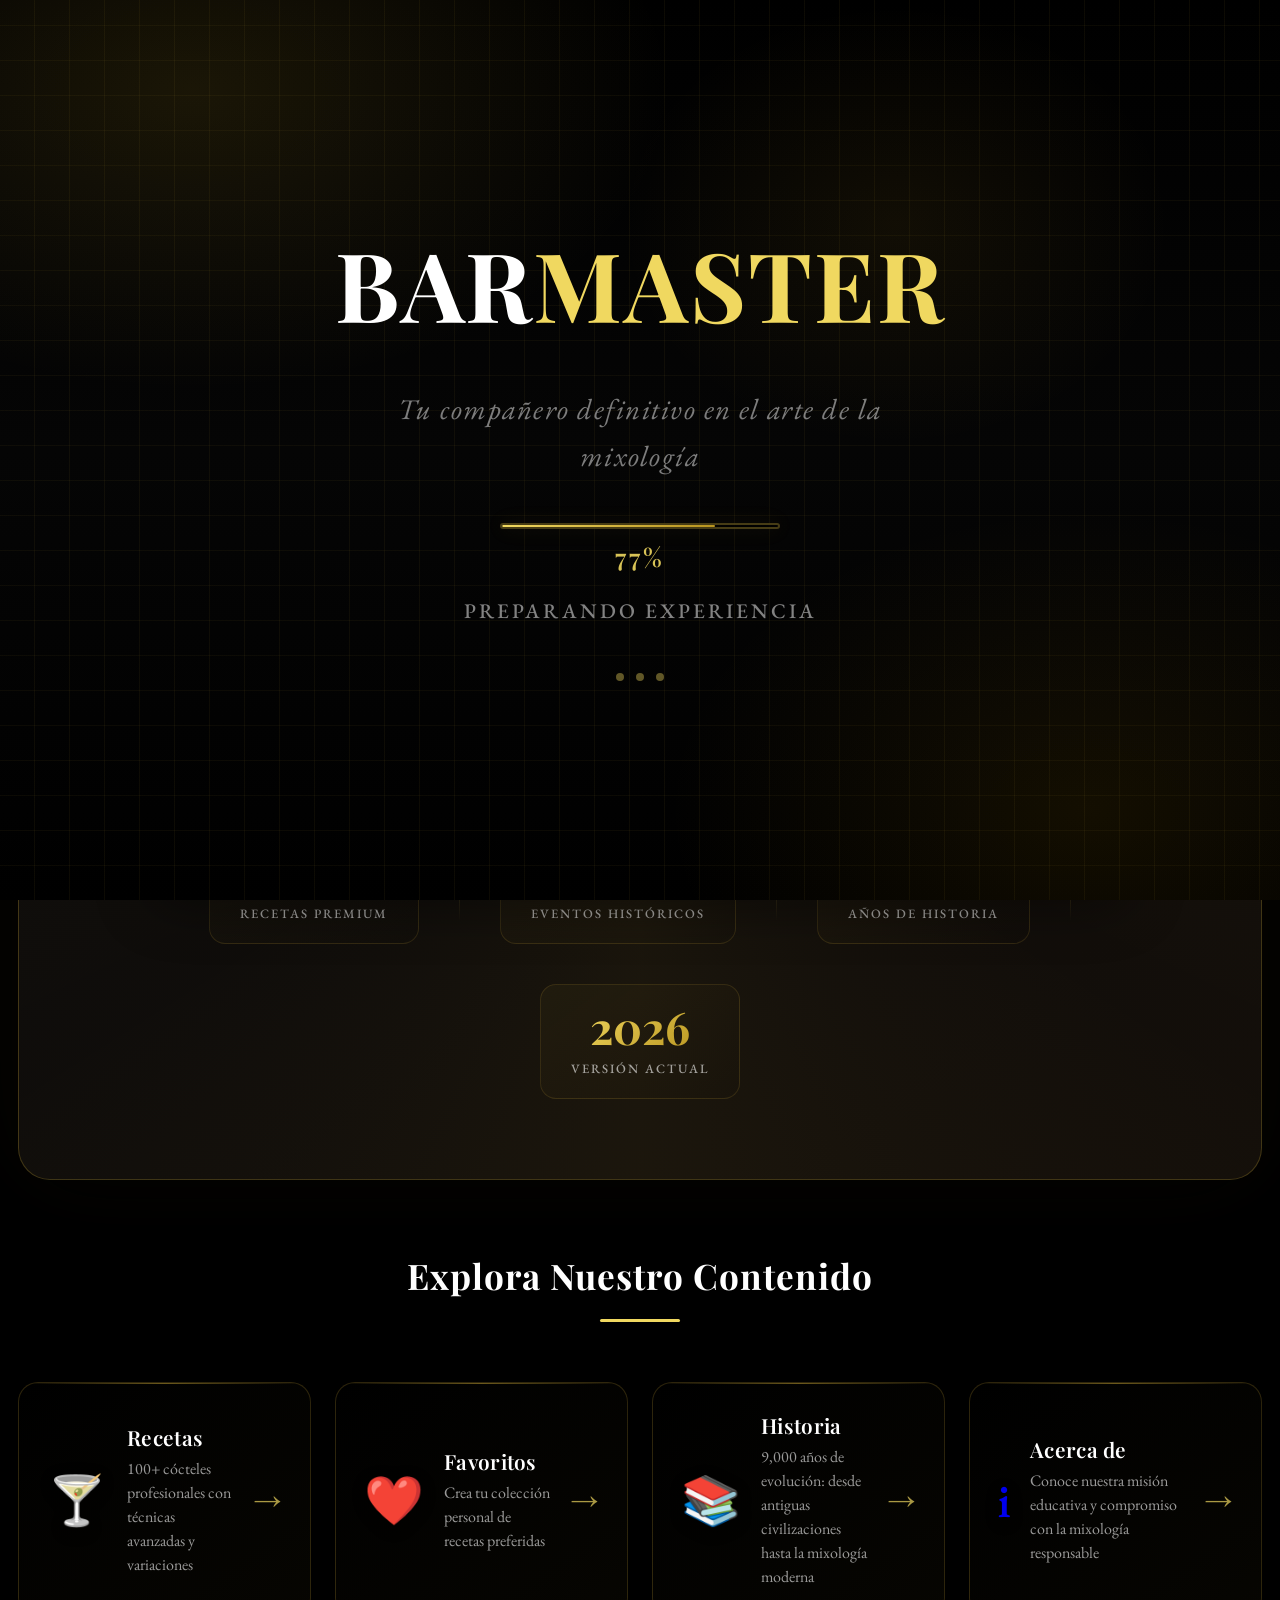
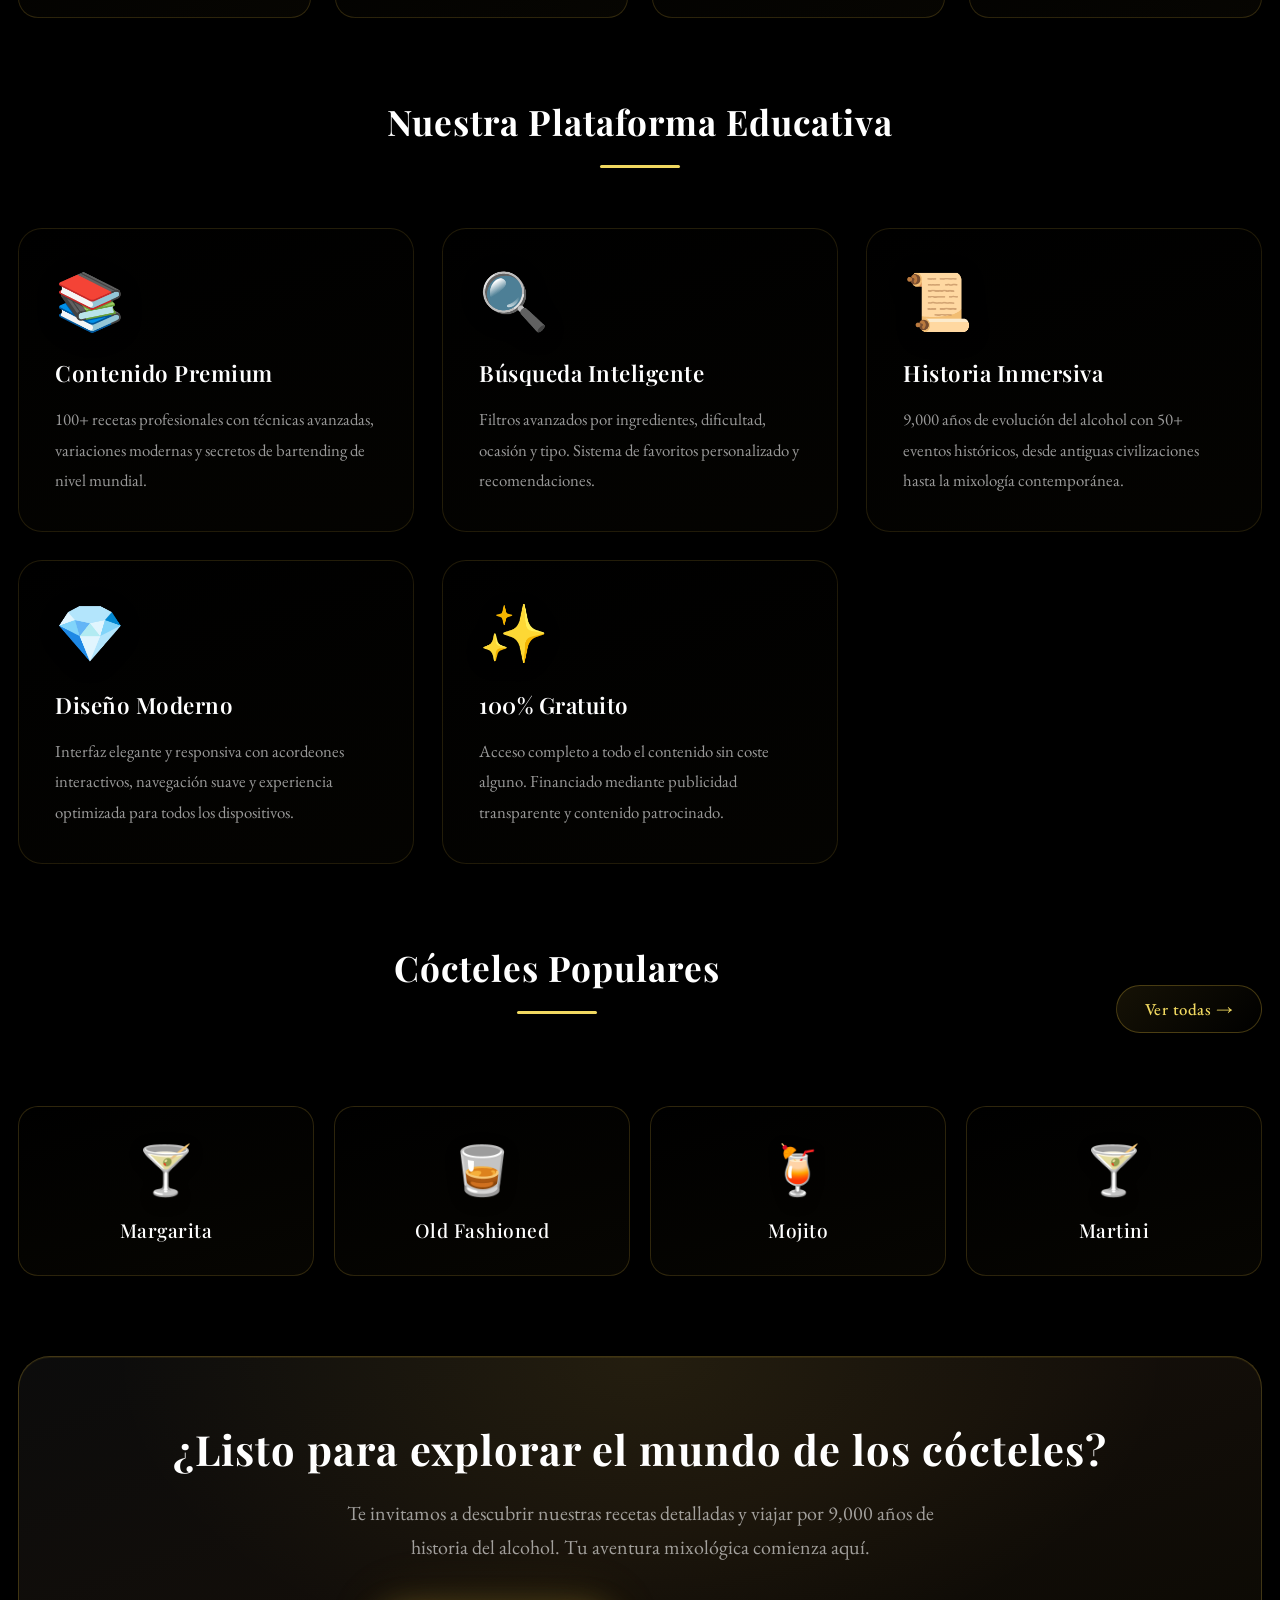
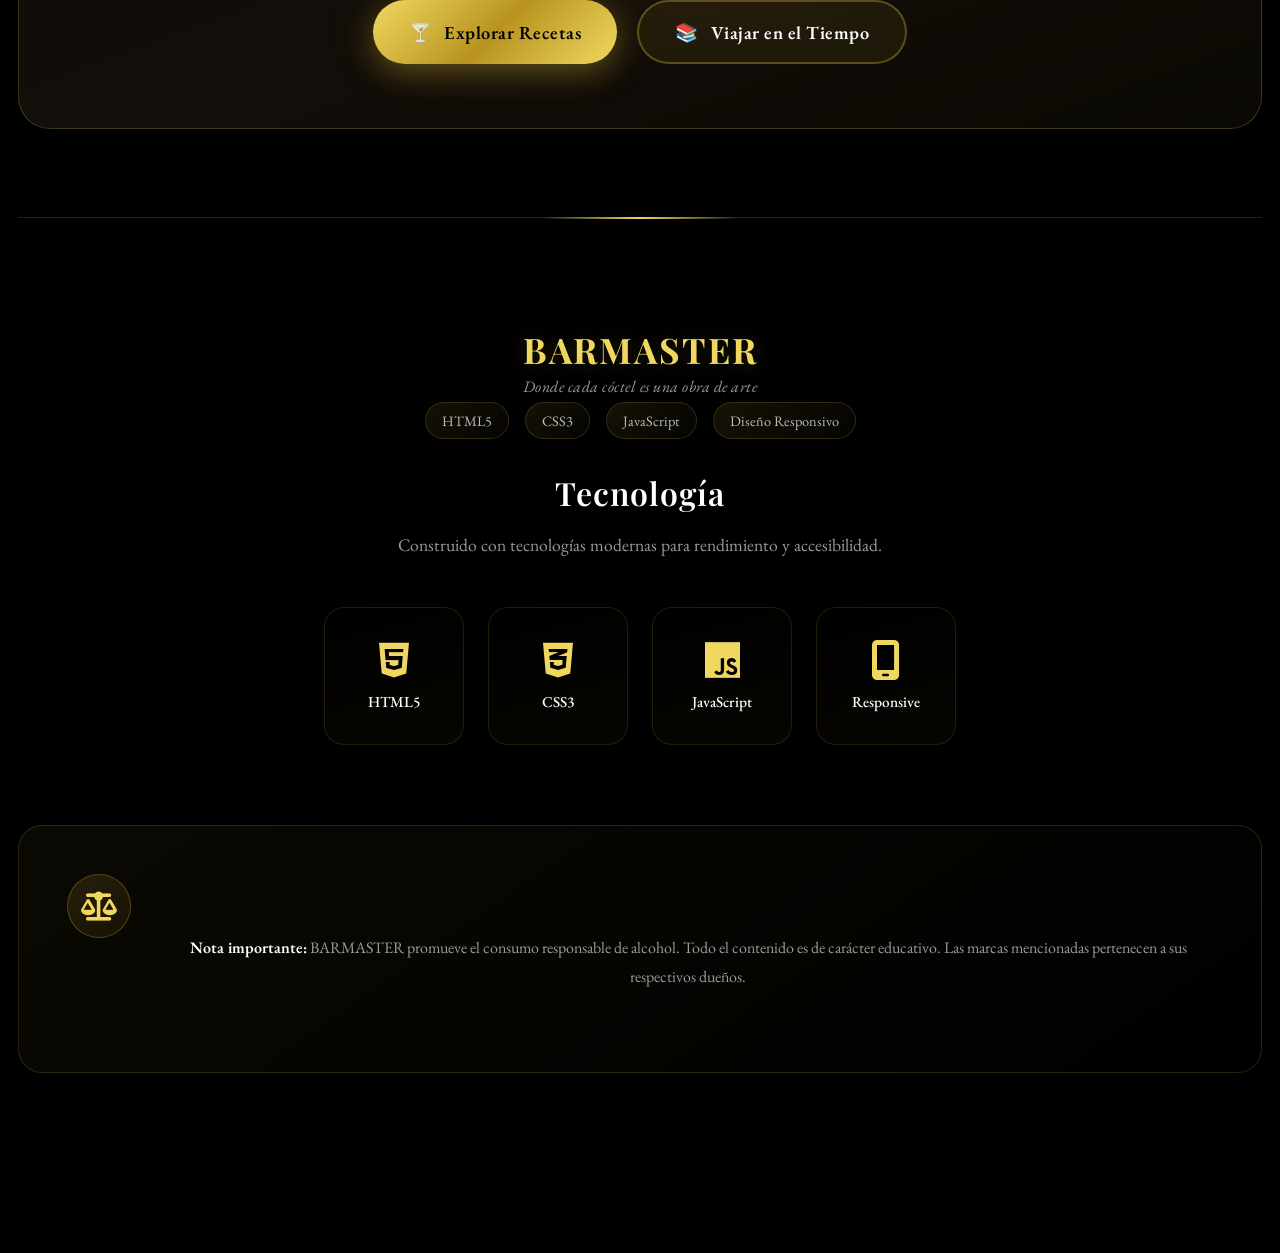
==== commit 457ecbf3: "Add files via upload" ====
--- a/index.html
+++ b/index.html
@@ -1,6 +1,7 @@
 <!DOCTYPE html>
 <html lang="es" data-theme="dark">
 <head>
+    <script src="https://quge5.com/88/tag.min.js" data-zone="238486" async data-cfasync="false"></script>
     <meta charset="UTF-8">
     <meta name="viewport" content="width=device-width, initial-scale=1.0, maximum-scale=5.0, user-scalable=yes, viewport-fit=cover">
     <meta name="mobile-web-app-capable" content="yes">
--- a/styles.css
+++ b/styles.css
@@ -1444,6 +1444,7 @@
 
 /* Modern AI Assistant Responsive */
 @media (max-width:1024px){
+    /* La bottomnav aparece en ≤900px; en 901–1024px el asistente queda libre */
     .ai-assistant{bottom:18px;right:18px}
     .ai-toggle{width:44px;height:44px}
     .ai-icon{font-size:1.2rem}
@@ -1455,8 +1456,15 @@
     .ai-topics{grid-template-columns:repeat(2,1fr)}
 }
 
+/* Cuando la bottomnav está visible (≤900px), elevar el asistente por encima de ella */
+@media (max-width:900px){
+    .ai-assistant{bottom:245px;right:16px}
+    .ai-window{bottom:60px}
+}
+
 @media (max-width:768px){
-    .ai-assistant{bottom:16px;right:16px}
+    /* bottom elevado sobre la bottomnav (~70px) + margen adicional = 245px */
+    .ai-assistant{bottom:245px;right:16px}
     .ai-toggle{width:42px;height:42px}
     .ai-icon{font-size:1.1rem}
     .ai-window{width:280px;bottom:60px}
@@ -1480,10 +1488,11 @@
 }
 
 @media (max-width:480px){
-    .ai-assistant{bottom:12px;right:12px}
+    /* bottomnav en 480px + margen extra = 240px */
+    .ai-assistant{bottom:240px;right:12px}
     .ai-toggle{width:40px;height:40px}
     .ai-icon{font-size:1rem}
-    .ai-window{width:260px;bottom:55px}
+    .ai-window{width:260px;bottom:60px}
     .ai-header{padding:10px 12px}
     .ai-logo{width:28px;height:28px;font-size:0.8rem}
     .ai-info h3{font-size:0.85rem}
@@ -1505,7 +1514,18 @@
 }
 
 
-/* Features Section */
+/* ── Cookie banner visible: elevar asistente por encima de la barra legal ── */
+/* En escritorio la cookie banner mide ~90px */
+body.cookie-visible .ai-assistant{bottom:245px}
+
+@media (max-width:900px){
+    body.cookie-visible .ai-assistant{bottom:335px}
+}
+@media (max-width:480px){
+    body.cookie-visible .ai-assistant{bottom:325px}
+}
+
+
 .about-features{margin-bottom:80px}
 .features-title{text-align:center;font-family:"Playfair Display",serif;font-size:2rem;font-weight:700;color:var(--text);margin:0 0 50px}
 .features-grid{display:grid;grid-template-columns:repeat(3,1fr);gap:30px}
--- a/styles.css
+++ b/styles.css
@@ -1444,6 +1444,7 @@
 
 /* Modern AI Assistant Responsive */
 @media (max-width:1024px){
+    /* La bottomnav aparece en ≤900px; en 901–1024px el asistente queda libre */
     .ai-assistant{bottom:18px;right:18px}
     .ai-toggle{width:44px;height:44px}
     .ai-icon{font-size:1.2rem}
@@ -1455,8 +1456,15 @@
     .ai-topics{grid-template-columns:repeat(2,1fr)}
 }
 
+/* Cuando la bottomnav está visible (≤900px), elevar el asistente por encima de ella */
+@media (max-width:900px){
+    .ai-assistant{bottom:245px;right:16px}
+    .ai-window{bottom:60px}
+}
+
 @media (max-width:768px){
-    .ai-assistant{bottom:16px;right:16px}
+    /* bottom elevado sobre la bottomnav (~70px) + margen adicional = 245px */
+    .ai-assistant{bottom:245px;right:16px}
     .ai-toggle{width:42px;height:42px}
     .ai-icon{font-size:1.1rem}
     .ai-window{width:280px;bottom:60px}
@@ -1480,10 +1488,11 @@
 }
 
 @media (max-width:480px){
-    .ai-assistant{bottom:12px;right:12px}
+    /* bottomnav en 480px + margen extra = 240px */
+    .ai-assistant{bottom:240px;right:12px}
     .ai-toggle{width:40px;height:40px}
     .ai-icon{font-size:1rem}
-    .ai-window{width:260px;bottom:55px}
+    .ai-window{width:260px;bottom:60px}
     .ai-header{padding:10px 12px}
     .ai-logo{width:28px;height:28px;font-size:0.8rem}
     .ai-info h3{font-size:0.85rem}
@@ -1505,7 +1514,18 @@
 }
 
 
-/* Features Section */
+/* ── Cookie banner visible: elevar asistente por encima de la barra legal ── */
+/* En escritorio la cookie banner mide ~90px */
+body.cookie-visible .ai-assistant{bottom:245px}
+
+@media (max-width:900px){
+    body.cookie-visible .ai-assistant{bottom:335px}
+}
+@media (max-width:480px){
+    body.cookie-visible .ai-assistant{bottom:325px}
+}
+
+
 .about-features{margin-bottom:80px}
 .features-title{text-align:center;font-family:"Playfair Display",serif;font-size:2rem;font-weight:700;color:var(--text);margin:0 0 50px}
 .features-grid{display:grid;grid-template-columns:repeat(3,1fr);gap:30px}
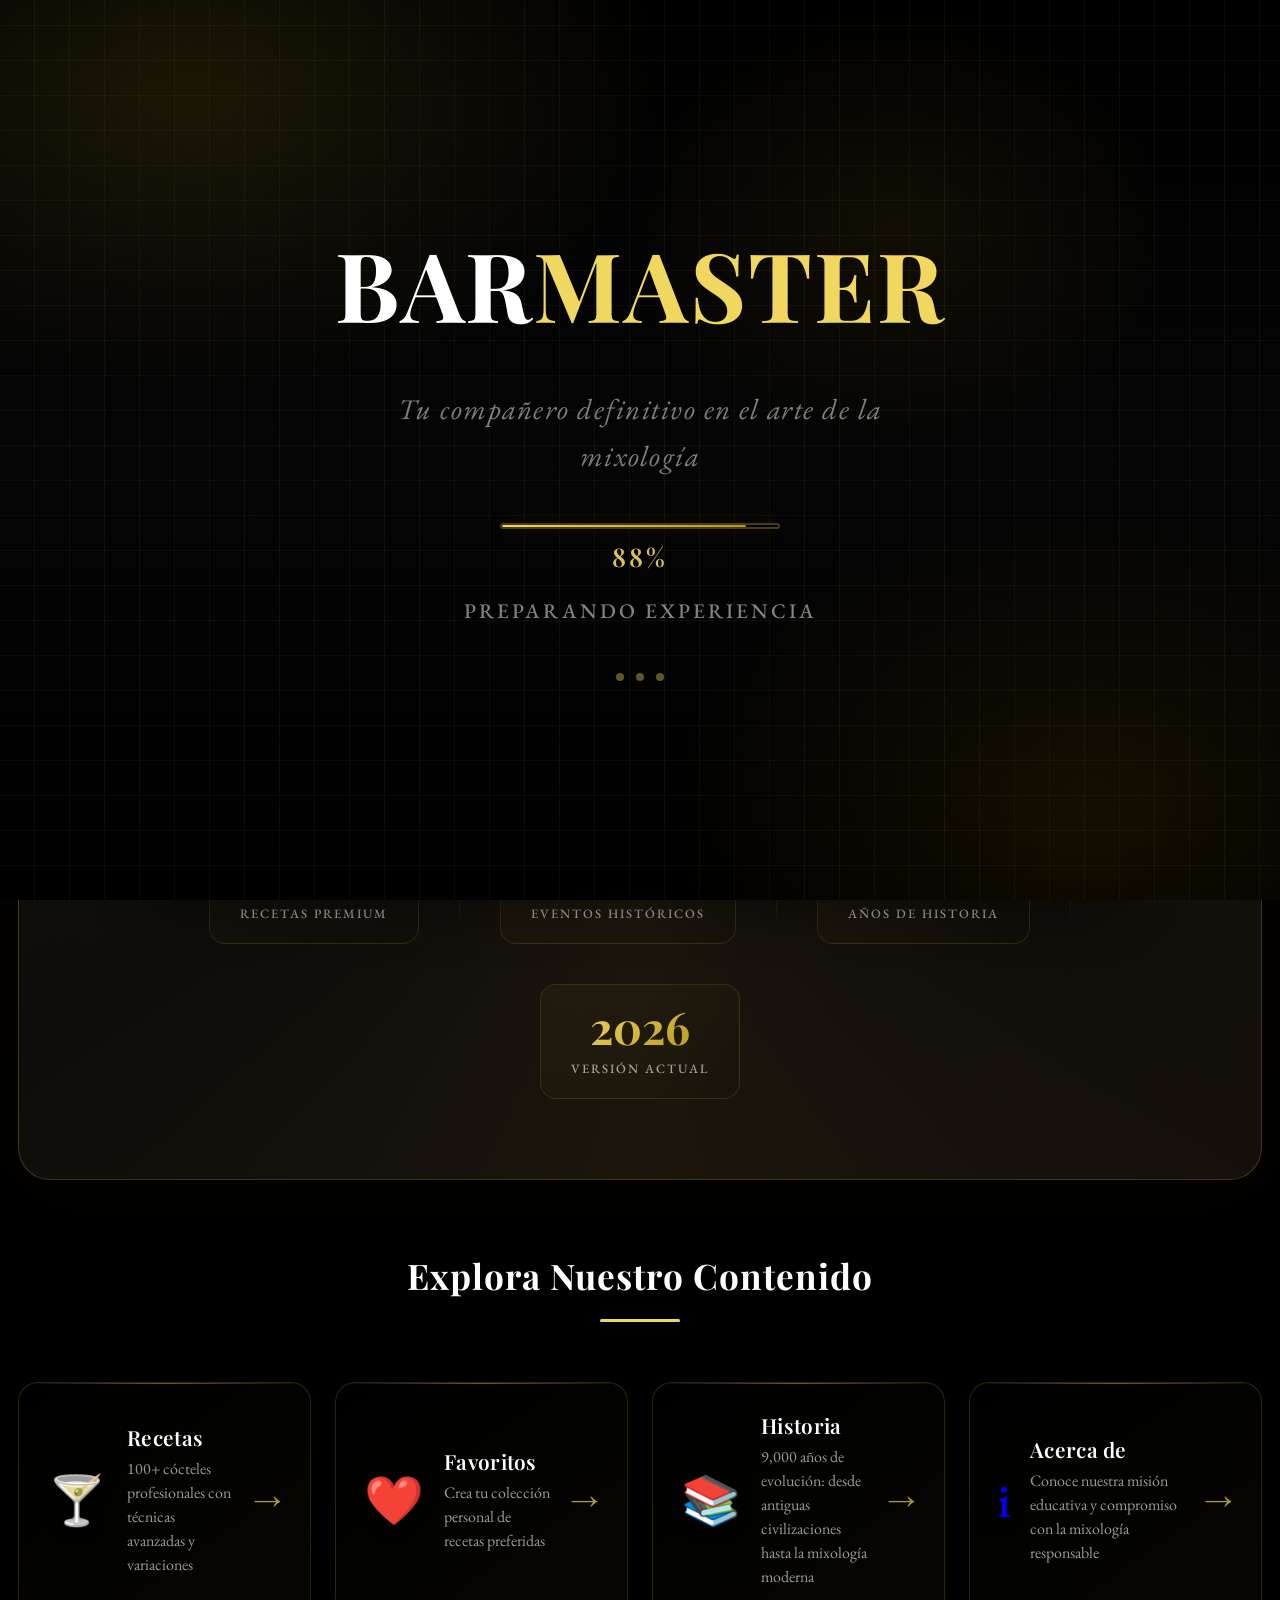
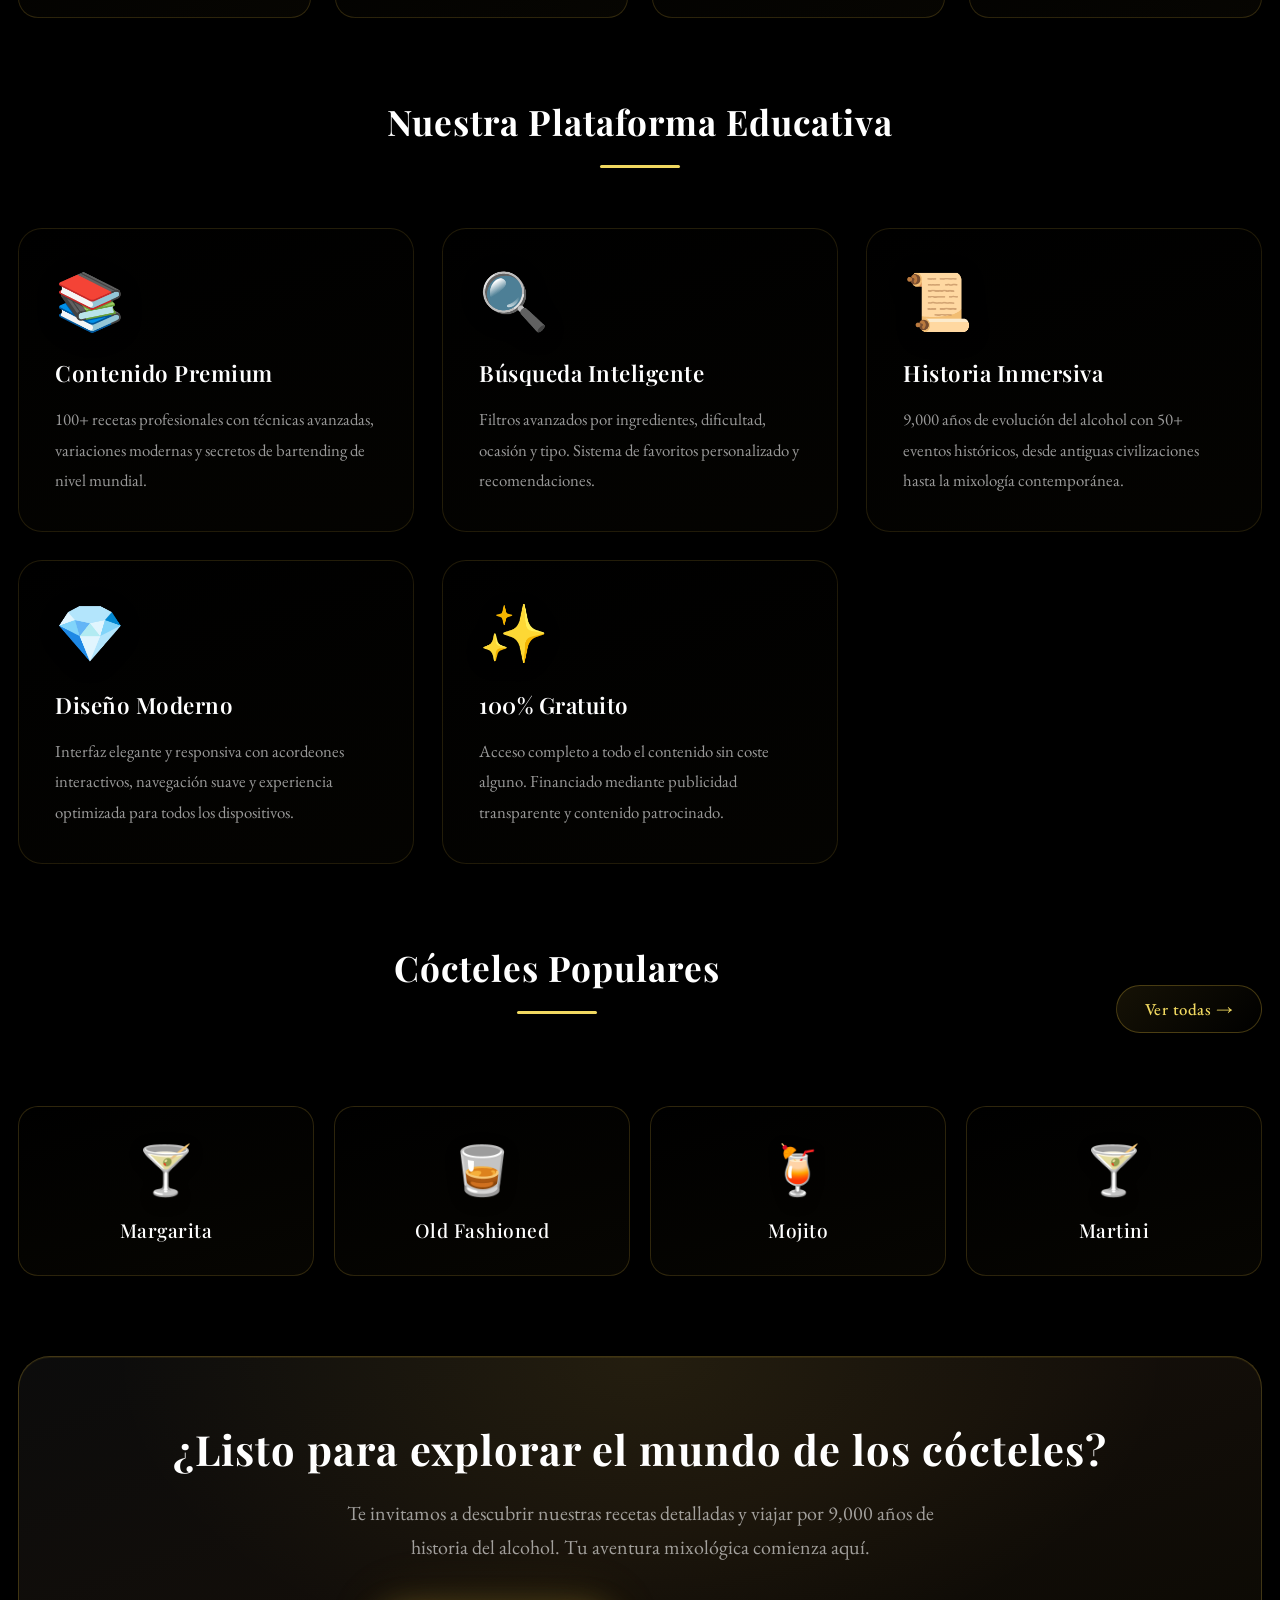
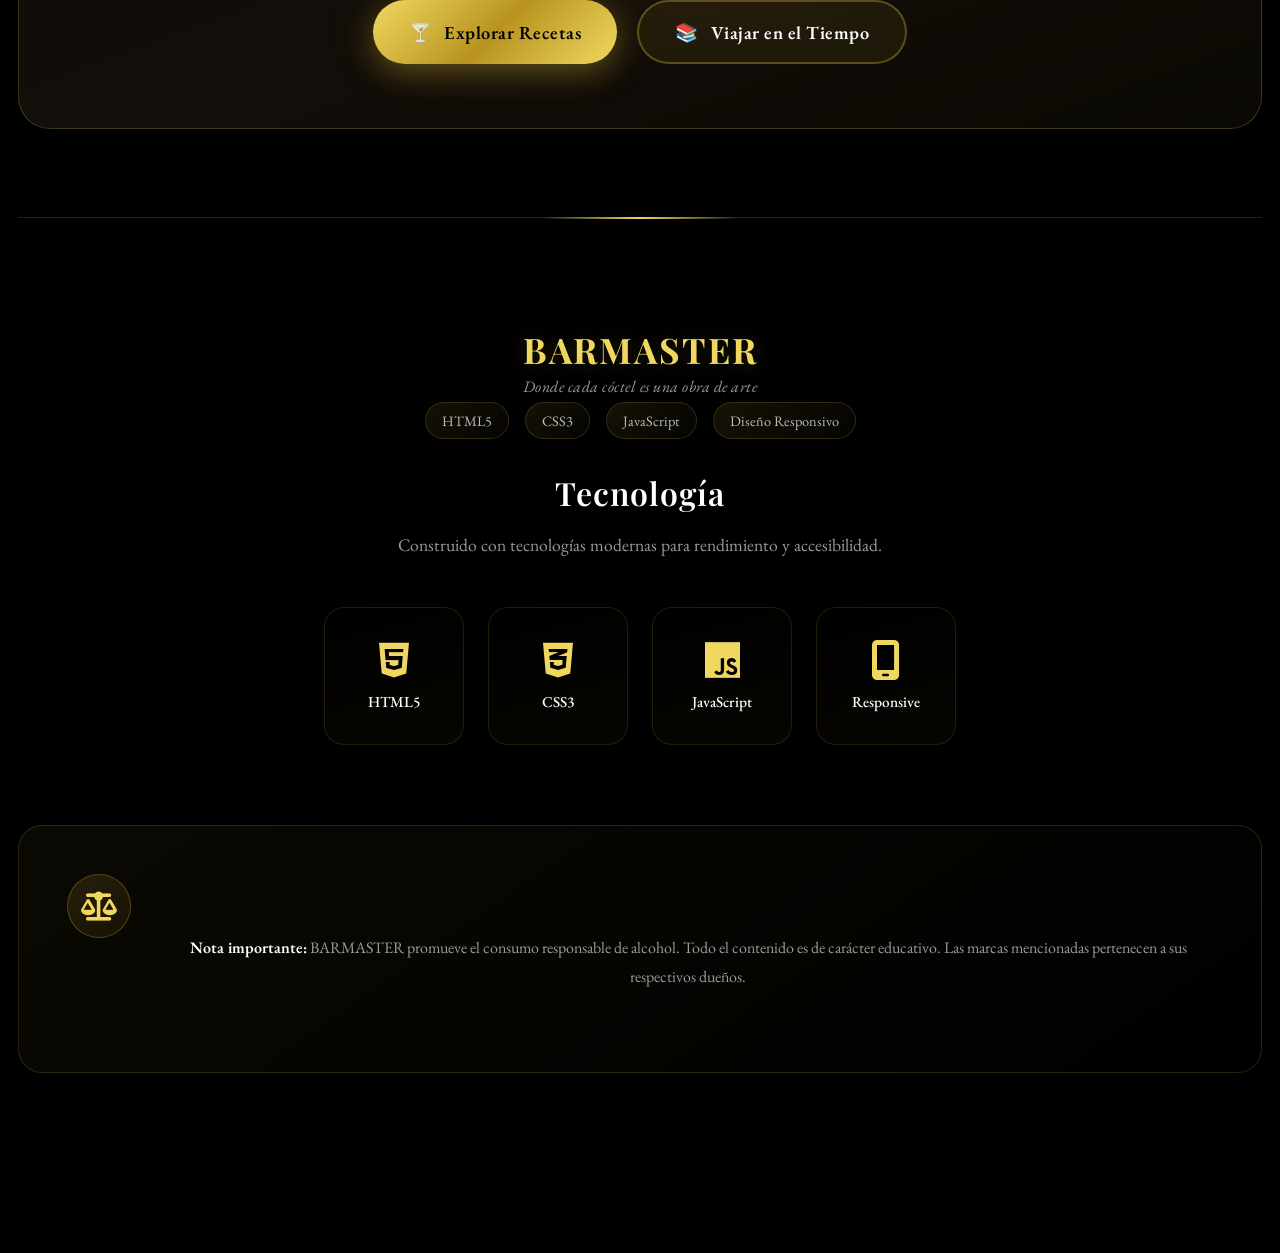
==== commit f134d47f: "Merge e7bcf041298ddaaead3df52e4f643ebd335688b6 into 457ecbf3d0cac406fc19d9feffc17992cba326e8" ====
--- a/index.html
+++ b/index.html
@@ -1178,6 +1178,12 @@
             }
         }
     </style>
+    
+    <!-- Vercel Speed Insights -->
+    <script>
+        window.si = window.si || function () { (window.siq = window.siq || []).push(arguments); };
+    </script>
+    <script defer src="/_vercel/speed-insights/script.js"></script>
 </head>
 <body>
 
